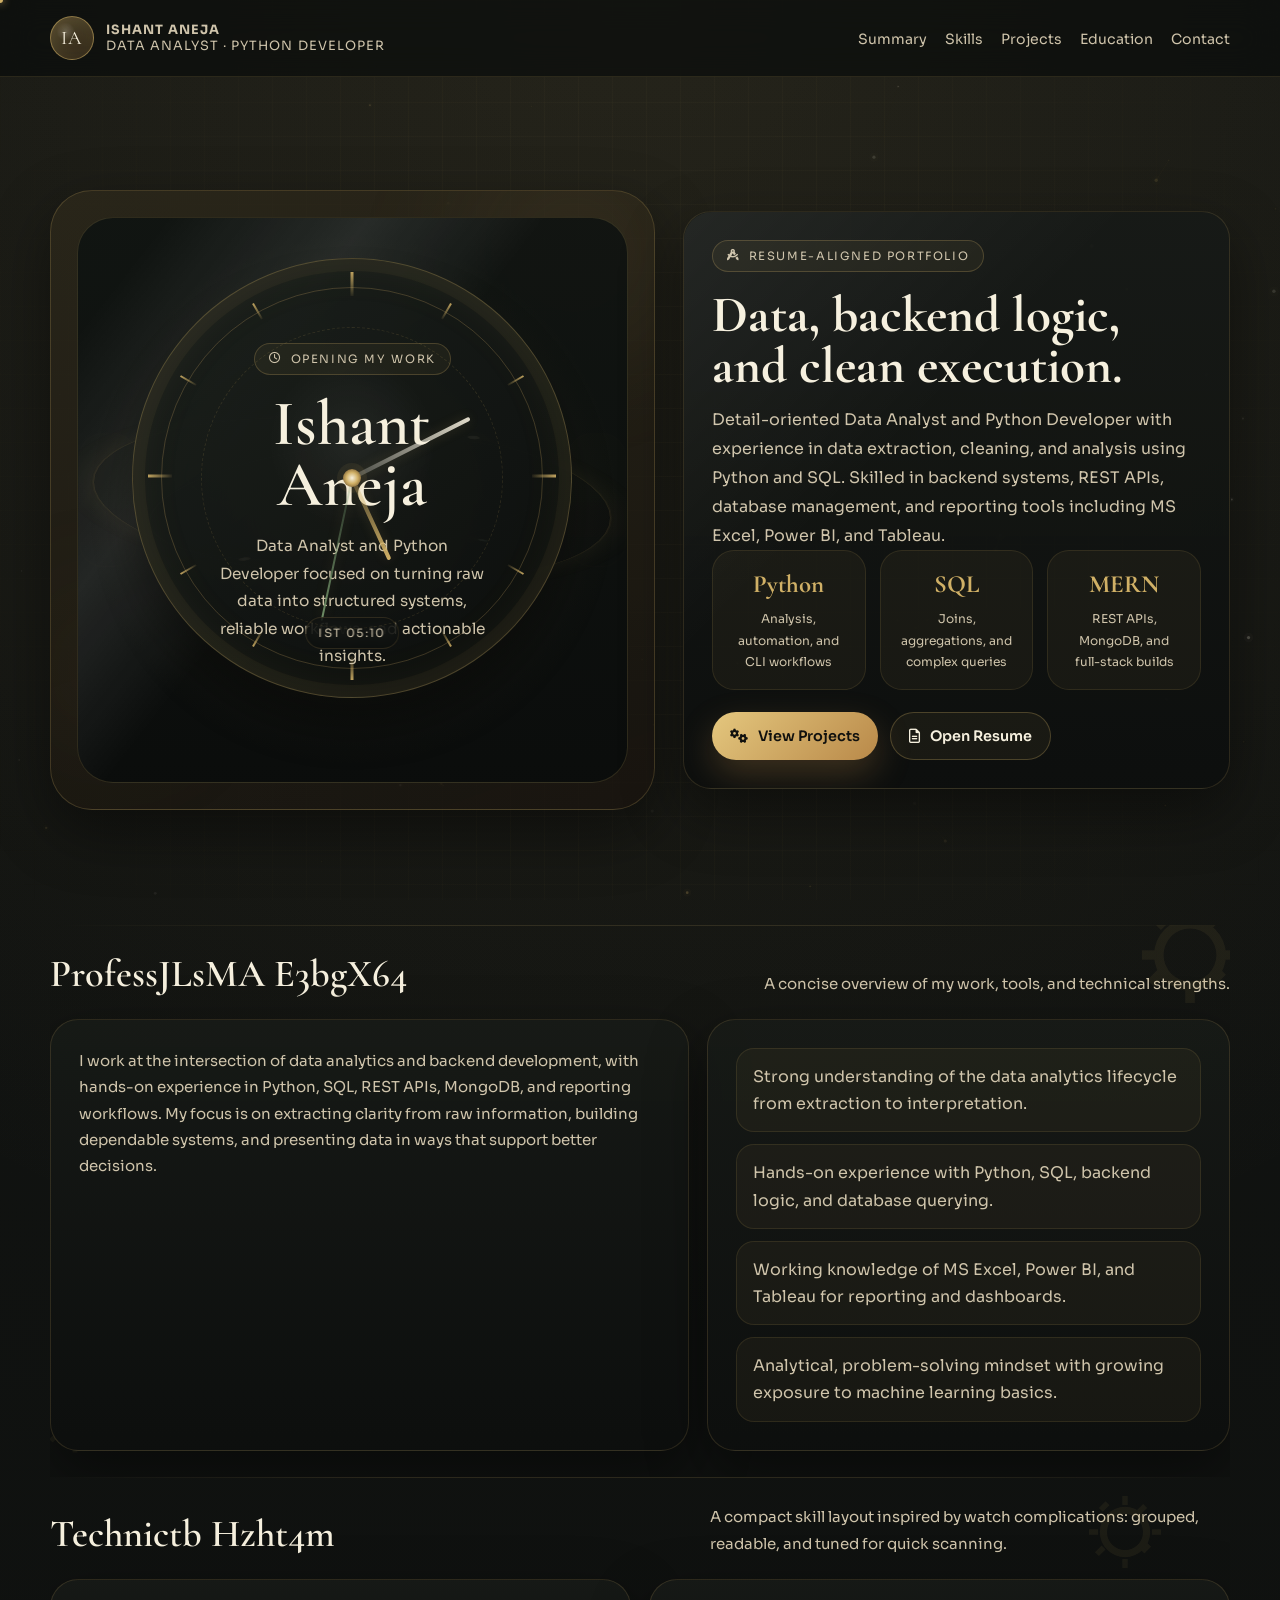
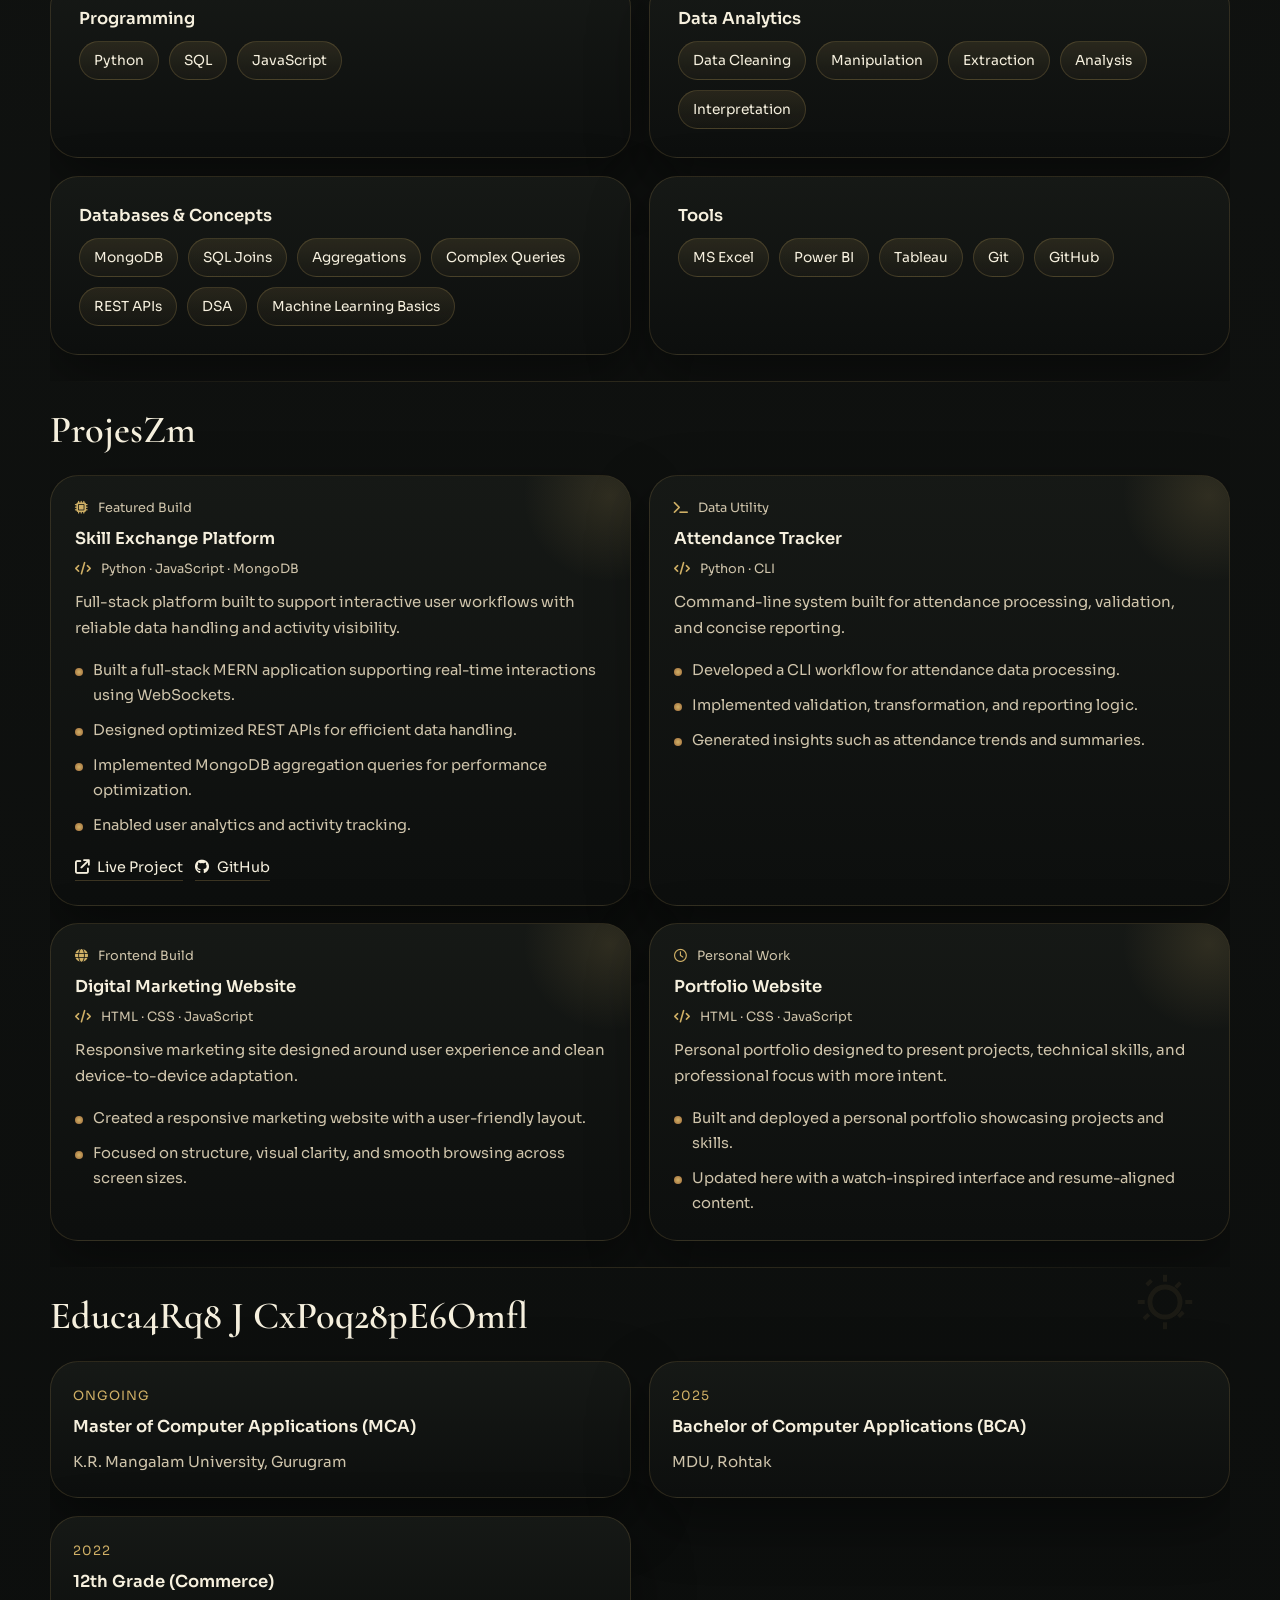
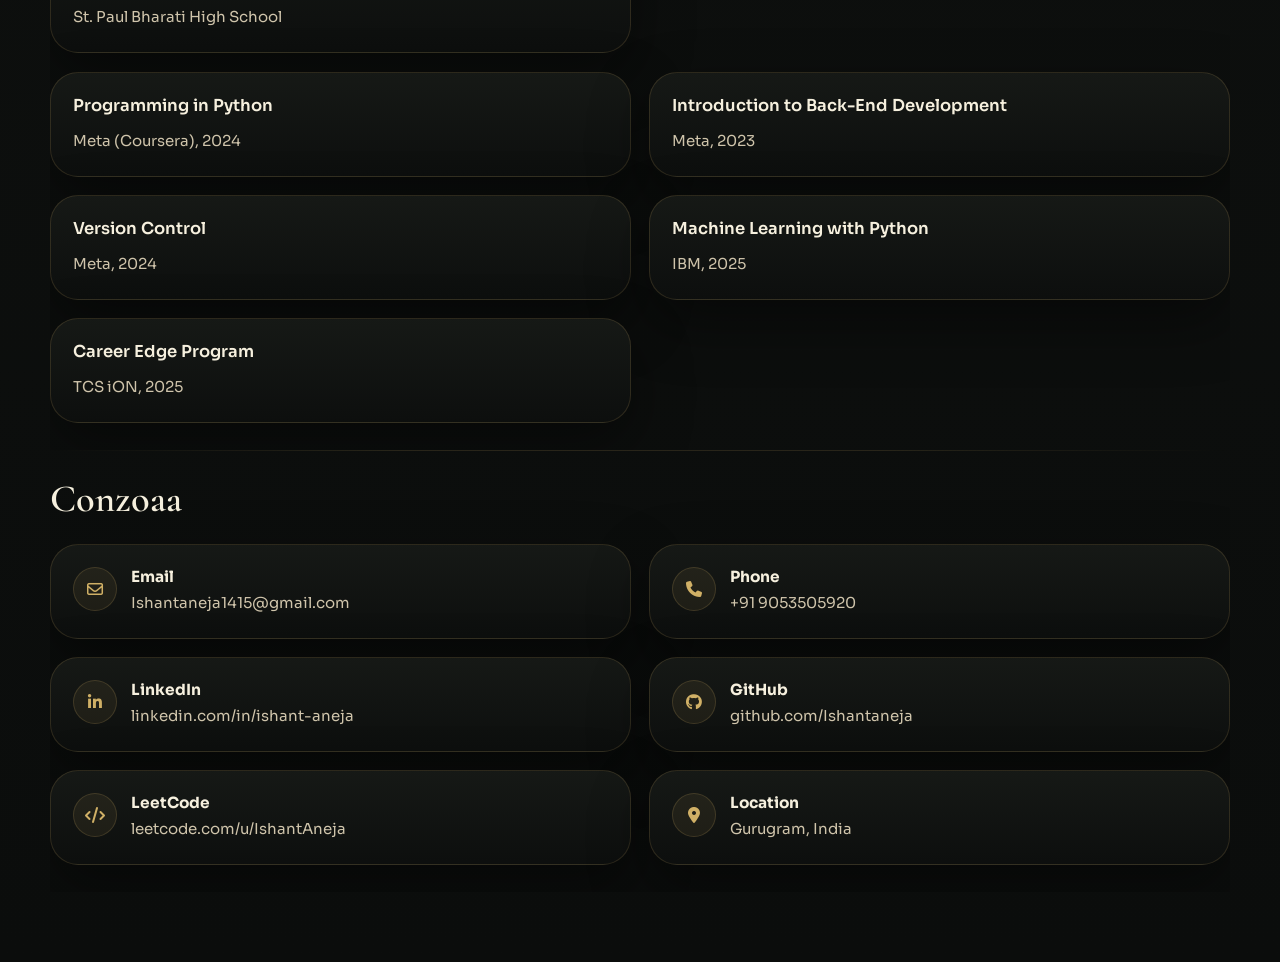
==== index.html @ 30695579 "Add files via upload" ====
<!DOCTYPE html>
<html lang="en">
<head>
    <meta charset="UTF-8">
    <meta name="viewport" content="width=device-width, initial-scale=1.0">
    <title>Ishant Aneja | Data Analyst & Python Developer</title>
    <link rel="preconnect" href="https://fonts.googleapis.com">
    <link rel="preconnect" href="https://fonts.gstatic.com" crossorigin>
    <link href="https://fonts.googleapis.com/css2?family=Cormorant+Garamond:wght@500;600;700&family=Sora:wght@300;400;500;600;700&display=swap" rel="stylesheet">
    <link rel="stylesheet" href="https://cdnjs.cloudflare.com/ajax/libs/font-awesome/6.5.2/css/all.min.css">
    <style>
        :root {
            --line: rgba(208, 176, 102, 0.28);
            --line-strong: rgba(208, 176, 102, 0.56);
            --text: #f6f0de;
            --muted: #cfc4ab;
            --gold: #d0b066;
            --copper: #9f6b3b;
            --green: #6f8e66;
            --shadow: 0 22px 60px rgba(0, 0, 0, 0.42);
            --watch-ring: radial-gradient(circle at center, rgba(208, 176, 102, 0.22), rgba(208, 176, 102, 0.04) 54%, transparent 55%);
            --section-width: min(1180px, calc(100% - 32px));
        }

        * { box-sizing: border-box; margin: 0; padding: 0; }
        html { scroll-behavior: smooth; }

        body {
            font-family: "Sora", sans-serif;
            color: var(--text);
            background:
                radial-gradient(circle at top, rgba(208, 176, 102, 0.1), transparent 32%),
                linear-gradient(180deg, #121412 0%, #0b0d0c 100%);
            overflow-x: hidden;
            cursor: none;
        }

        body::before {
            content: "";
            position: fixed;
            inset: 0;
            background-image:
                linear-gradient(rgba(208, 176, 102, 0.03) 1px, transparent 1px),
                linear-gradient(90deg, rgba(208, 176, 102, 0.03) 1px, transparent 1px);
            background-size: 34px 34px;
            mask-image: radial-gradient(circle at center, black 40%, transparent 100%);
            pointer-events: none;
            z-index: -2;
        }

        a { color: inherit; text-decoration: none; }
        img { display: block; max-width: 100%; }

        /* ── SCROLL PROGRESS ── */
        #scroll-progress {
            position: fixed;
            top: 0; left: 0;
            height: 2px;
            width: 0%;
            background: linear-gradient(90deg, var(--copper), var(--gold), #f6f0de, var(--gold), var(--copper));
            background-size: 200% 100%;
            animation: shimmer-bar 2s linear infinite;
            z-index: 999;
            transition: width 0.05s linear;
            box-shadow: 0 0 8px rgba(208,176,102,0.7);
        }
        @keyframes shimmer-bar {
            0%   { background-position: 200% 0; }
            100% { background-position: -200% 0; }
        }

        /* ── CUSTOM CURSOR ── */
        #cursor-ring {
            position: fixed;
            width: 36px; height: 36px;
            border-radius: 50%;
            border: 1.5px solid rgba(208,176,102,0.7);
            pointer-events: none;
            z-index: 9999;
            transform: translate(-50%, -50%);
            transition: width 0.22s ease, height 0.22s ease, border-color 0.22s ease, background 0.22s ease;
            mix-blend-mode: screen;
        }
        #cursor-dot {
            position: fixed;
            width: 6px; height: 6px;
            border-radius: 50%;
            background: var(--gold);
            pointer-events: none;
            z-index: 10000;
            transform: translate(-50%, -50%);
            box-shadow: 0 0 8px rgba(208,176,102,0.9);
        }
        body:has(a:hover) #cursor-ring,
        body:has(button:hover) #cursor-ring {
            width: 58px; height: 58px;
            border-color: var(--gold);
            background: rgba(208,176,102,0.06);
        }

        /* ── PARTICLE CANVAS ── */
        #particle-canvas {
            position: fixed;
            inset: 0;
            pointer-events: none;
            z-index: 0;
            opacity: 0.55;
        }

        /* ── TOPBAR ── */
        .topbar {
            position: sticky;
            top: 0; z-index: 30;
            backdrop-filter: blur(16px);
            background: rgba(11, 13, 12, 0.72);
            border-bottom: 1px solid rgba(208, 176, 102, 0.14);
        }
        .topbar-inner {
            width: var(--section-width);
            margin: 0 auto;
            padding: 16px 0;
            display: flex;
            justify-content: space-between;
            align-items: center;
            gap: 20px;
        }
        .brand {
            display: flex;
            align-items: center;
            gap: 12px;
            letter-spacing: 0.08em;
            text-transform: uppercase;
            font-size: 0.8rem;
            color: var(--muted);
        }
        .brand-mark {
            width: 44px; height: 44px;
            border-radius: 50%;
            border: 1px solid var(--line-strong);
            background:
                radial-gradient(circle at 35% 35%, rgba(255,255,255,0.18), transparent 24%),
                linear-gradient(145deg, rgba(208,176,102,0.34), rgba(159,107,59,0.18));
            display: grid; place-items: center;
            font-family: "Cormorant Garamond", serif;
            font-size: 1.2rem;
            color: var(--text);
            box-shadow: inset 0 0 24px rgba(208,176,102,0.12);
            animation: brand-pulse 3s ease-in-out infinite;
        }
        @keyframes brand-pulse {
            0%,100% { box-shadow: inset 0 0 24px rgba(208,176,102,0.12), 0 0 0 0 rgba(208,176,102,0); }
            50%      { box-shadow: inset 0 0 24px rgba(208,176,102,0.22), 0 0 0 6px rgba(208,176,102,0.08); }
        }
        .nav-links {
            list-style: none;
            display: flex;
            align-items: center;
            gap: 18px;
            flex-wrap: wrap;
        }
        .nav-links a {
            font-size: 0.88rem;
            color: var(--muted);
            padding: 8px 0;
            position: relative;
        }
        .nav-links a::after {
            content: "";
            position: absolute;
            left: 0; bottom: 0;
            width: 100%; height: 1px;
            transform: scaleX(0);
            transform-origin: left;
            transition: transform 0.28s ease;
            background: linear-gradient(90deg, transparent, var(--gold), transparent);
        }
        .nav-links a:hover::after,
        .nav-links a:focus-visible::after { transform: scaleX(1); }

        /* ── PAGE ── */
        .page {
            width: var(--section-width);
            margin: 0 auto;
            padding: 32px 0 70px;
            position: relative;
            z-index: 1;
        }

        /* ── HERO ── */
        .hero {
            min-height: calc(100vh - 84px);
            display: grid;
            place-items: center;
            padding: 30px 0 64px;
        }
        .watch-stage {
            width: 100%;
            display: grid;
            grid-template-columns: minmax(0, 1.05fr) minmax(300px, 0.95fr);
            gap: 28px;
            align-items: center;
            perspective: 1800px;
        }

        /* ── WATCH SHELL ── */
        .watch-shell {
            position: relative;
            min-height: 620px;
            border-radius: 42px;
            background:
                linear-gradient(160deg, rgba(208,176,102,0.14), rgba(159,107,59,0.08)),
                rgba(9,11,10,0.72);
            border: 1px solid rgba(208,176,102,0.22);
            box-shadow: var(--shadow);
            overflow: hidden;
            isolation: isolate;
            transform-style: preserve-3d;
            will-change: transform;
            transition: transform 0.3s ease, box-shadow 0.3s ease;
            --shell-tilt-x: 0deg;
            --shell-tilt-y: 0deg;
            --shell-lift: 0px;
            --orbit-rotation: 0deg;
            --glint-x: 0px;
            --glint-y: 0px;
            --pulse-scale: 0;
            transform:
                rotateX(var(--shell-tilt-x))
                rotateY(var(--shell-tilt-y))
                translateY(var(--shell-lift));
        }
        .watch-shell::before,
        .watch-shell::after {
            content: "";
            position: absolute;
            top: 50%;
            width: 56px; height: 132px;
            transform: translateY(-50%);
            border: 1px solid rgba(208,176,102,0.22);
            background: linear-gradient(180deg, rgba(208,176,102,0.2), rgba(59,41,24,0.22));
            z-index: -1;
        }
        .watch-shell::before { left: 28px; border-radius: 24px; }
        .watch-shell::after  { right: 28px; border-radius: 24px; }

        /* ── WATCH DOORS ── */
        .watch-shell.open .watch-door-left  { transform: perspective(1400px) rotateY(-115deg); }
        .watch-shell.open .watch-door-right { transform: perspective(1400px) rotateY(115deg); }
        .watch-door {
            position: absolute; top: 0;
            width: 50.5%; height: 100%;
            padding: 26px;
            transition: transform 1.55s cubic-bezier(0.2, 0.74, 0.19, 1);
            transform-style: preserve-3d;
            z-index: 5;
        }
        .watch-door-left  { left: 0;  transform-origin: left center;  transform: perspective(1400px) rotateY(0deg); }
        .watch-door-right { right: 0; transform-origin: right center; transform: perspective(1400px) rotateY(0deg); }
        .door-face {
            position: relative;
            height: 100%;
            border-radius: 34px;
            border: 1px solid rgba(208,176,102,0.32);
            background:
                linear-gradient(145deg, rgba(34,28,19,0.94), rgba(16,18,16,0.98)),
                var(--watch-ring);
            box-shadow:
                inset 0 0 45px rgba(208,176,102,0.1),
                inset 0 0 0 10px rgba(208,176,102,0.03);
            backface-visibility: hidden;
            overflow: hidden;
        }
        .door-face::before {
            content: "";
            position: absolute;
            inset: 16px;
            border-radius: 28px;
            border: 1px solid rgba(208,176,102,0.14);
        }
        .door-engraving {
            position: absolute; inset: 0;
            display: grid; place-items: center;
            padding: 28px; text-align: center;
        }
        .door-engraving span {
            display: inline-block;
            width: 200px; aspect-ratio: 1;
            border-radius: 50%;
            border: 1px solid rgba(208,176,102,0.24);
            position: relative;
            background: radial-gradient(circle, rgba(208,176,102,0.16), transparent 62%);
        }
        .door-engraving span::before,
        .door-engraving span::after {
            content: "";
            position: absolute; inset: 22px;
            border-radius: 50%;
            border: 1px dashed rgba(208,176,102,0.16);
        }
        .door-engraving strong {
            position: absolute;
            font-family: "Cormorant Garamond", serif;
            font-size: clamp(2.8rem, 7vw, 4.5rem);
            letter-spacing: 0.08em;
            color: rgba(246,240,222,0.86);
        }

        /* ── WATCH CORE ── */
        .watch-core {
            position: absolute; inset: 26px;
            border-radius: 36px;
            padding: 40px;
            display: flex;
            flex-direction: column;
            justify-content: space-between;
            background:
                radial-gradient(circle at center, rgba(208,176,102,0.12), transparent 53%),
                linear-gradient(180deg, rgba(17,21,18,0.98), rgba(11,13,12,0.98));
            border: 1px solid rgba(208,176,102,0.18);
            transform: translateZ(50px);
            overflow: hidden;
        }
        .watch-core::before {
            content: "";
            position: absolute; inset: -16%;
            background:
                linear-gradient(120deg, transparent 18%, rgba(255,255,255,0.1) 34%, transparent 48%),
                radial-gradient(circle at center, rgba(208,176,102,0.08), transparent 52%);
            transform: translate3d(var(--glint-x), var(--glint-y), 40px) rotate(8deg);
            opacity: 0.9;
            pointer-events: none;
        }

        /* ── WATCH DEPTH RINGS ── */
        .watch-depth {
            position: absolute; inset: 18px;
            border-radius: 32px;
            transform-style: preserve-3d;
            pointer-events: none;
        }
        .depth-ring {
            position: absolute; left: 50%; top: 50%;
            border-radius: 50%;
            transform-style: preserve-3d;
            border: 1px solid rgba(208,176,102,0.16);
            mix-blend-mode: screen;
        }
        .depth-ring.one {
            width: 520px; height: 520px; margin: -260px 0 0 -260px;
            transform: translateZ(-30px) rotateX(72deg) rotateY(calc(var(--orbit-rotation) * 0.4));
            box-shadow: 0 0 40px rgba(208,176,102,0.08);
        }
        .depth-ring.two {
            width: 408px; height: 408px; margin: -204px 0 0 -204px;
            transform: translateZ(20px) rotateX(74deg) rotateY(calc(var(--orbit-rotation) * -0.6));
            border-color: rgba(246,240,222,0.12);
        }
        .depth-ring.three {
            width: 336px; height: 336px; margin: -168px 0 0 -168px;
            transform: translateZ(90px) rotateX(78deg) rotateY(calc(var(--orbit-rotation) * 0.8));
            border-style: dashed;
            border-color: rgba(111,142,102,0.18);
        }
        .orbit-node {
            position: absolute; left: 50%; top: 50%;
            width: 12px; height: 12px; margin: -6px;
            border-radius: 50%;
            background: radial-gradient(circle, #f6f0de, var(--gold));
            box-shadow: 0 0 22px rgba(208,176,102,0.36);
        }
        .depth-ring.one .orbit-node { transform: rotate(28deg) translateY(-260px); }
        .depth-ring.two .orbit-node {
            background: radial-gradient(circle, rgba(246,240,222,0.95), rgba(159,107,59,0.92));
            transform: rotate(212deg) translateY(-204px);
        }
        .depth-ring.three .orbit-node {
            width: 10px; height: 10px; margin: -5px;
            background: radial-gradient(circle, rgba(210,226,204,0.96), rgba(111,142,102,0.9));
            transform: rotate(128deg) translateY(-168px);
        }

        /* ── WATCH AURA ── */
        .watch-aura {
            position: absolute; inset: 10%;
            border-radius: 50%;
            background:
                radial-gradient(circle, rgba(208,176,102,0.12), transparent 46%),
                radial-gradient(circle at 50% 50%, rgba(246,240,222,0.08), transparent 60%);
            filter: blur(18px);
            transform: translateZ(-40px) scale(calc(1 + var(--pulse-scale)));
            opacity: 0.8;
            pointer-events: none;
        }

        /* ── WATCH RIM ── */
        .watch-rim {
            position: relative;
            width: min(440px, 100%);
            aspect-ratio: 1;
            margin: 0 auto;
            border-radius: 50%;
            border: 1px solid rgba(208,176,102,0.32);
            background:
                radial-gradient(circle at 50% 42%, rgba(255,255,255,0.06), transparent 25%),
                linear-gradient(145deg, rgba(27,32,28,0.92), rgba(11,13,12,0.96));
            box-shadow:
                inset 0 0 0 12px rgba(208,176,102,0.05),
                inset 0 0 50px rgba(208,176,102,0.08),
                0 30px 40px rgba(0,0,0,0.3);
            transform: translateZ(120px);
        }
        .watch-rim::before,
        .watch-rim::after {
            content: "";
            position: absolute; inset: 28px;
            border-radius: 50%;
            border: 1px solid rgba(208,176,102,0.24);
        }
        .watch-rim::after {
            inset: 68px;
            border-style: dashed;
            border-color: rgba(208,176,102,0.14);
        }
        .tick {
            position: absolute;
            top: 18px; left: 50%;
            width: 2px; height: 18px;
            background: linear-gradient(180deg, rgba(208,176,102,0.9), rgba(208,176,102,0.08));
            transform-origin: center calc(100% + 180px);
        }
        .tick.major { height: 24px; width: 3px; top: 13px; }

        /* ── WATCH CENTER ── */
        .watch-center {
            position: absolute; inset: 0;
            display: grid; place-items: center;
            text-align: center;
            padding: 84px;
        }
        .watch-copy {
            max-width: 320px;
            transform: translateZ(170px);
        }
        .watch-timezone {
            position: absolute;
            left: 50%; bottom: 48px;
            transform: translateX(-50%) translateZ(180px);
            padding: 8px 12px;
            border-radius: 999px;
            border: 1px solid rgba(208,176,102,0.16);
            background: rgba(12,14,13,0.72);
            color: var(--muted);
            font-size: 0.72rem;
            letter-spacing: 0.12em;
            text-transform: uppercase;
            white-space: nowrap;
            backdrop-filter: blur(10px);
        }

        /* ── WATCH HANDS ── */
        .watch-hand {
            position: absolute;
            left: 50%; bottom: 50%;
            width: 4px;
            border-radius: 999px;
            transform-origin: center bottom;
            box-shadow: 0 0 12px rgba(208,176,102,0.18);
        }
        .watch-hand.hour {
            height: 90px;
            background: linear-gradient(180deg, var(--gold), rgba(208,176,102,0.25));
        }
        .watch-hand.minute {
            height: 132px;
            background: linear-gradient(180deg, rgba(246,240,222,0.9), rgba(246,240,222,0.2));
        }
        .watch-hand.second {
            width: 2px; height: 146px;
            background: linear-gradient(180deg, var(--green), rgba(111,142,102,0.18));
        }
        .watch-pivot {
            position: absolute; left: 50%; top: 50%;
            width: 18px; height: 18px;
            border-radius: 50%;
            transform: translate(-50%, -50%);
            background: radial-gradient(circle, #f6f0de 0%, var(--gold) 45%, #51371c 100%);
            box-shadow: 0 0 0 6px rgba(208,176,102,0.08);
            z-index: 3;
        }

        /* ── EYEBROW ── */
        .eyebrow {
            display: inline-flex;
            align-items: center;
            gap: 8px;
            padding: 8px 14px;
            border-radius: 999px;
            border: 1px solid rgba(208,176,102,0.24);
            background: rgba(208,176,102,0.06);
            color: var(--muted);
            text-transform: uppercase;
            letter-spacing: 0.14em;
            font-size: 0.72rem;
            margin-bottom: 18px;
        }
        .watch-copy h1 {
            font-family: "Cormorant Garamond", serif;
            font-size: clamp(3rem, 5vw, 4.9rem);
            line-height: 0.96;
            font-weight: 600;
            margin-bottom: 16px;
        }
        .watch-copy p { color: var(--muted); font-size: 0.96rem; line-height: 1.8; }

        /* ── HERO SIDE ── */
        .hero-side { display: grid; gap: 22px; }

        /* ── CARDS (shared) ── */
        .intro-card,
        .section-card,
        .project-card,
        .contact-card,
        .education-item,
        .cert-item {
            background: linear-gradient(180deg, rgba(23,26,23,0.95), rgba(13,15,14,0.98));
            border: 1px solid rgba(208,176,102,0.16);
            border-radius: 28px;
            box-shadow: var(--shadow);
            transition: border-color 0.3s ease, box-shadow 0.3s ease, transform 0.3s ease;
        }

        /* ── 3D TILT CARDS ── */
        .tilt-card {
            transform-style: preserve-3d;
            will-change: transform;
        }
        .tilt-card:hover {
            border-color: rgba(208,176,102,0.34);
            box-shadow: 0 32px 72px rgba(0,0,0,0.54), 0 0 0 1px rgba(208,176,102,0.12);
        }

        /* ── INTRO CARD ── */
        .intro-card {
            padding: 28px;
            position: relative;
            overflow: hidden;
        }
        .intro-card::before {
            content: "";
            position: absolute; inset: 0;
            border-radius: inherit;
            background: linear-gradient(135deg, rgba(255,255,255,0.06), transparent 40%);
            pointer-events: none;
        }

        /* Shimmer sweep on hover */
        .intro-card::after {
            content: "";
            position: absolute; inset: 0;
            border-radius: inherit;
            background: linear-gradient(110deg, transparent 30%, rgba(208,176,102,0.08) 50%, transparent 70%);
            transform: translateX(-100%);
            transition: transform 0.6s ease;
            pointer-events: none;
        }
        .intro-card:hover::after { transform: translateX(100%); }

        .intro-card h2 {
            font-family: "Cormorant Garamond", serif;
            font-size: clamp(2.2rem, 4vw, 3.5rem);
            line-height: 1;
            margin-bottom: 14px;
        }
        .intro-card p { color: var(--muted); line-height: 1.8; }

        /* ── METRICS ── */
        .hero-metrics {
            display: grid;
            grid-template-columns: repeat(3, 1fr);
            gap: 14px;
        }
        .metric {
            padding: 18px;
            border-radius: 22px;
            background: rgba(208,176,102,0.05);
            border: 1px solid rgba(208,176,102,0.12);
            text-align: center;
            transition: transform 0.3s ease, border-color 0.3s ease;
            animation: float-metric 4s ease-in-out infinite;
        }
        .metric:nth-child(1) { animation-delay: 0s; }
        .metric:nth-child(2) { animation-delay: 0.6s; }
        .metric:nth-child(3) { animation-delay: 1.2s; }
        @keyframes float-metric {
            0%,100% { transform: translateY(0px); }
            50%      { transform: translateY(-4px); }
        }
        .metric:hover {
            transform: translateY(-6px) !important;
            border-color: rgba(208,176,102,0.3);
        }
        .metric strong {
            display: block;
            font-size: 1.55rem;
            font-family: "Cormorant Garamond", serif;
            color: var(--gold);
            margin-bottom: 8px;
        }
        .metric span { color: var(--muted); font-size: 0.76rem; line-height: 1.5; }

        /* ── BUTTONS ── */
        .action-row { display: flex; flex-wrap: wrap; gap: 12px; margin-top: 22px; }
        .btn {
            display: inline-flex;
            align-items: center;
            justify-content: center;
            gap: 10px;
            padding: 14px 18px;
            border-radius: 999px;
            font-size: 0.9rem;
            font-weight: 600;
            transition: transform 0.25s ease, box-shadow 0.25s ease, border-color 0.25s ease;
            position: relative; overflow: hidden;
        }
        .btn::after {
            content: "";
            position: absolute; inset: 0;
            background: linear-gradient(90deg, transparent, rgba(255,255,255,0.14), transparent);
            transform: translateX(-120%);
            transition: transform 0.5s ease;
        }
        .btn:hover::after { transform: translateX(120%); }
        .btn-primary {
            color: #11110e;
            background: linear-gradient(135deg, #e4c77e, #b98949);
            box-shadow: 0 14px 34px rgba(185,137,73,0.28);
        }
        .btn-secondary {
            color: var(--text);
            border: 1px solid rgba(208,176,102,0.28);
            background: rgba(208,176,102,0.06);
        }
        .btn:hover { transform: translateY(-2px); }

        /* ── SECTIONS ── */
        .section { padding: 26px 0; }
        .section-head {
            display: flex;
            justify-content: space-between;
            align-items: end;
            gap: 16px;
            margin-bottom: 22px;
        }
        .section-head h2 {
            font-family: "Cormorant Garamond", serif;
            font-size: clamp(2rem, 3vw, 3rem);
            font-weight: 600;
            position: relative;
            overflow: hidden;
        }
        /* Underline draw animation on section heads */
        .section-head h2::after {
            content: "";
            position: absolute;
            bottom: -4px; left: 0;
            width: 100%; height: 1px;
            background: linear-gradient(90deg, var(--gold), transparent);
            transform: scaleX(0);
            transform-origin: left;
            transition: transform 0.7s cubic-bezier(0.16, 1, 0.3, 1);
        }
        .section.visible .section-head h2::after { transform: scaleX(1); }

        .section-head p {
            max-width: 520px;
            color: var(--muted);
            line-height: 1.8;
            font-size: 0.94rem;
        }
        .section-card { padding: 28px; }

        /* ── GRIDS ── */
        .summary-grid,
        .skills-grid,
        .projects-grid,
        .education-grid,
        .cert-grid,
        .contact-grid { display: grid; gap: 18px; }
        .summary-grid  { grid-template-columns: 1.1fr 0.9fr; }
        .skills-grid   { grid-template-columns: repeat(2, minmax(0, 1fr)); }

        /* ── SKILL GROUPS ── */
        .skill-group h3,
        .project-card h3,
        .education-item h3,
        .cert-item h3 {
            font-size: 1.03rem;
            margin-bottom: 12px;
            font-weight: 600;
        }
        .dial-list { list-style: none; display: grid; gap: 12px; }
        .dial-list li {
            padding: 14px 16px;
            border-radius: 18px;
            background: rgba(208,176,102,0.05);
            border: 1px solid rgba(208,176,102,0.12);
            color: var(--muted);
            line-height: 1.7;
            transition: background 0.25s, border-color 0.25s, transform 0.25s;
        }
        .dial-list li:hover {
            background: rgba(208,176,102,0.09);
            border-color: rgba(208,176,102,0.26);
            transform: translateX(4px);
        }

        /* ── PILLS ── */
        .pill-row { display: flex; flex-wrap: wrap; gap: 10px; }
        .pill {
            padding: 10px 14px;
            border-radius: 999px;
            font-size: 0.86rem;
            color: var(--text);
            border: 1px solid rgba(208,176,102,0.2);
            background: linear-gradient(180deg, rgba(208,176,102,0.12), rgba(208,176,102,0.04));
            transition: transform 0.22s ease, border-color 0.22s ease, box-shadow 0.22s ease, background 0.22s ease;
            cursor: default;
        }
        .pill:hover {
            transform: translateY(-3px) scale(1.05);
            border-color: rgba(208,176,102,0.45);
            box-shadow: 0 8px 20px rgba(0,0,0,0.3), 0 0 12px rgba(208,176,102,0.14);
            background: linear-gradient(180deg, rgba(208,176,102,0.22), rgba(208,176,102,0.08));
        }

        /* ── PROJECTS ── */
        .projects-grid { grid-template-columns: repeat(2, minmax(0, 1fr)); }
        .project-card {
            padding: 24px;
            position: relative;
            overflow: hidden;
        }
        .project-card::before {
            content: "";
            position: absolute;
            top: -70px; right: -70px;
            width: 180px; height: 180px;
            border-radius: 50%;
            background: radial-gradient(circle, rgba(208,176,102,0.14), transparent 68%);
            transition: transform 0.5s ease, opacity 0.5s ease;
        }
        .project-card:hover::before {
            transform: scale(1.4) translate(10px, -10px);
            opacity: 0.7;
        }

        /* Shimmer on project cards */
        .project-card::after {
            content: "";
            position: absolute; top: 0; left: -120%;
            width: 60%; height: 100%;
            background: linear-gradient(90deg, transparent, rgba(208,176,102,0.05), transparent);
            transform: skewX(-20deg);
            transition: left 0.7s ease;
        }
        .project-card:hover::after { left: 160%; }

        .project-topline,
        .meta-line {
            display: flex;
            flex-wrap: wrap;
            gap: 10px;
            align-items: center;
            color: var(--muted);
            font-size: 0.8rem;
            margin-bottom: 12px;
        }
        .meta-line i, .project-topline i { color: var(--gold); }
        .project-card p,
        .education-item p,
        .cert-item p,
        .summary-text,
        .contact-card p { color: var(--muted); line-height: 1.75; font-size: 0.94rem; }
        .project-bullets { list-style: none; display: grid; gap: 10px; margin-top: 16px; }
        .project-bullets li {
            position: relative;
            padding-left: 18px;
            color: var(--muted);
            line-height: 1.7;
            font-size: 0.92rem;
            transition: color 0.2s, transform 0.2s;
        }
        .project-bullets li:hover { color: var(--text); transform: translateX(3px); }
        .project-bullets li::before {
            content: "";
            position: absolute;
            left: 0; top: 10px;
            width: 8px; height: 8px;
            border-radius: 50%;
            background: radial-gradient(circle, var(--gold), var(--copper));
            transition: box-shadow 0.2s;
        }
        .project-bullets li:hover::before { box-shadow: 0 0 8px rgba(208,176,102,0.6); }
        .project-links { display: flex; flex-wrap: wrap; gap: 12px; margin-top: 20px; }
        .project-links a {
            display: inline-flex;
            align-items: center;
            gap: 8px;
            color: var(--text);
            font-size: 0.9rem;
            padding-bottom: 4px;
            border-bottom: 1px solid rgba(208,176,102,0.24);
            transition: border-color 0.2s, color 0.2s;
        }
        .project-links a:hover { border-color: var(--gold); color: var(--gold); }

        /* ── EDUCATION / CERT / CONTACT ── */
        .education-grid, .cert-grid, .contact-grid {
            grid-template-columns: repeat(2, minmax(0, 1fr));
        }
        .education-item, .cert-item, .contact-card { padding: 22px; }
        .year-tag {
            display: inline-flex;
            margin-bottom: 12px;
            font-size: 0.8rem;
            color: var(--gold);
            letter-spacing: 0.08em;
            text-transform: uppercase;
        }
        .contact-card { display: flex; gap: 14px; align-items: flex-start; }
        .contact-icon {
            width: 44px; height: 44px;
            border-radius: 50%;
            display: grid; place-items: center;
            color: var(--gold);
            background: rgba(208,176,102,0.08);
            border: 1px solid rgba(208,176,102,0.18);
            flex-shrink: 0;
            transition: background 0.3s, box-shadow 0.3s, transform 0.3s;
        }
        .contact-card:hover .contact-icon {
            background: rgba(208,176,102,0.16);
            box-shadow: 0 0 18px rgba(208,176,102,0.24);
            transform: rotate(8deg) scale(1.08);
        }
        .contact-card strong { display: block; margin-bottom: 4px; font-size: 0.96rem; }

        /* ── FOOTER ── */
        footer {
            width: var(--section-width);
            margin: 0 auto;
            padding: 0 0 36px;
            color: rgba(207,196,171,0.78);
            font-size: 0.82rem;
            text-align: center;
            position: relative; z-index: 1;
        }

        /* ── REVEAL ANIMATION ── */
        .reveal {
            opacity: 0;
            transform: translateY(28px) rotateX(-6deg);
            transform-origin: bottom center;
            transition: opacity 0.7s ease, transform 0.7s ease;
        }
        .reveal.visible {
            opacity: 1;
            transform: translateY(0) rotateX(0deg);
        }

        /* ── STAGGER CHILDREN ── */
        .stagger-children > * { opacity: 0; transform: translateY(20px) scale(0.97); transition: opacity 0.5s ease, transform 0.5s ease; }
        .stagger-children.visible > *:nth-child(1) { opacity: 1; transform: none; transition-delay: 0.05s; }
        .stagger-children.visible > *:nth-child(2) { opacity: 1; transform: none; transition-delay: 0.12s; }
        .stagger-children.visible > *:nth-child(3) { opacity: 1; transform: none; transition-delay: 0.19s; }
        .stagger-children.visible > *:nth-child(4) { opacity: 1; transform: none; transition-delay: 0.26s; }
        .stagger-children.visible > *:nth-child(5) { opacity: 1; transform: none; transition-delay: 0.33s; }
        .stagger-children.visible > *:nth-child(6) { opacity: 1; transform: none; transition-delay: 0.40s; }

        /* ── GEAR DECORATIONS ── */
        .gear-deco {
            position: absolute;
            pointer-events: none;
            opacity: 0.07;
        }
        .gear-deco svg { animation: spin-gear 18s linear infinite; transform-origin: center; }
        .gear-deco.reverse svg { animation-direction: reverse; animation-duration: 24s; }
        .section { position: relative; overflow: hidden; }
        @keyframes spin-gear {
            from { transform: rotate(0deg); }
            to   { transform: rotate(360deg); }
        }

        /* ── TEXT SCRAMBLE ── */
        .scramble { display: inline-block; }

        /* ── FLOATING ORBS ── */
        .orb {
            position: absolute;
            border-radius: 50%;
            pointer-events: none;
            filter: blur(60px);
            animation: orb-float 8s ease-in-out infinite;
        }
        .orb-1 {
            width: 280px; height: 280px;
            background: radial-gradient(circle, rgba(208,176,102,0.12), transparent 70%);
            top: -80px; right: -60px;
            animation-delay: 0s;
        }
        .orb-2 {
            width: 200px; height: 200px;
            background: radial-gradient(circle, rgba(159,107,59,0.1), transparent 70%);
            bottom: 40px; left: -40px;
            animation-delay: -3s;
        }
        @keyframes orb-float {
            0%,100% { transform: translate(0, 0) scale(1); }
            33%      { transform: translate(12px, -18px) scale(1.06); }
            66%      { transform: translate(-8px, 10px) scale(0.96); }
        }

        /* ── CONNECTOR LINES (decorative SVG) ── */
        .section-connector {
            position: absolute;
            left: 0; right: 0;
            height: 1px;
            background: linear-gradient(90deg, transparent, rgba(208,176,102,0.15) 30%, rgba(208,176,102,0.15) 70%, transparent);
            overflow: visible;
        }
        .section-connector::after {
            content: "";
            position: absolute;
            top: 0; left: -100%;
            width: 60%;
            height: 1px;
            background: linear-gradient(90deg, transparent, rgba(208,176,102,0.55), transparent);
            animation: scan-line 4s ease-in-out infinite;
        }
        @keyframes scan-line {
            0%   { left: -60%; }
            100% { left: 100%; }
        }

        /* ── RESPONSIVE ── */
        @media (max-width: 1040px) {
            .watch-stage, .summary-grid, .projects-grid, .education-grid, .cert-grid, .contact-grid {
                grid-template-columns: 1fr;
            }
            .skills-grid { grid-template-columns: 1fr; }
            .watch-shell { min-height: 560px; }
        }
        @media (max-width: 760px) {
            .topbar-inner, .page, footer { width: min(100% - 24px, 100%); }
            .topbar-inner { flex-direction: column; align-items: flex-start; }
            .nav-links { gap: 14px; }
            .watch-shell { min-height: 500px; border-radius: 30px; }
            .watch-door { display: none; }
            .watch-core { inset: 14px; padding: 24px 18px; }
            .watch-center { padding: 54px 26px; }
            .watch-copy h1 { font-size: 2.7rem; }
            .hero-metrics { grid-template-columns: 1fr; }
            .section-card, .intro-card, .project-card, .education-item, .cert-item, .contact-card { border-radius: 22px; }
            .section-head { align-items: flex-start; flex-direction: column; }
            #cursor-ring, #cursor-dot { display: none; }
            body { cursor: auto; }
        }
    </style>
</head>
<body>

    <!-- ── SCROLL PROGRESS ── -->
    <div id="scroll-progress"></div>

    <!-- ── CUSTOM CURSOR ── -->
    <div id="cursor-ring"></div>
    <div id="cursor-dot"></div>

    <!-- ── PARTICLE CANVAS ── -->
    <canvas id="particle-canvas"></canvas>

    <header class="topbar">
        <div class="topbar-inner">
            <div class="brand">
                <div class="brand-mark">IA</div>
                <div>
                    <strong>Ishant Aneja</strong><br>
                    <span>Data Analyst · Python Developer</span>
                </div>
            </div>
            <nav>
                <ul class="nav-links">
                    <li><a href="#summary">Summary</a></li>
                    <li><a href="#skills">Skills</a></li>
                    <li><a href="#projects">Projects</a></li>
                    <li><a href="#education">Education</a></li>
                    <li><a href="#contact">Contact</a></li>
                </ul>
            </nav>
        </div>
    </header>

    <main class="page">
        <section class="hero">
            <div class="watch-stage">
                <div class="watch-shell" id="watchShell">
                    <div class="watch-door watch-door-left">
                        <div class="door-face">
                            <div class="door-engraving">
                                <span></span>
                                <strong>IA</strong>
                            </div>
                        </div>
                    </div>
                    <div class="watch-door watch-door-right">
                        <div class="door-face">
                            <div class="door-engraving">
                                <span></span>
                                <strong>26</strong>
                            </div>
                        </div>
                    </div>

                    <!-- Floating orbs inside watch shell -->
                    <div class="orb orb-1"></div>
                    <div class="orb orb-2"></div>

                    <div class="watch-core">
                        <div class="watch-depth" aria-hidden="true">
                            <div class="watch-aura"></div>
                            <div class="depth-ring one"><span class="orbit-node"></span></div>
                            <div class="depth-ring two"><span class="orbit-node"></span></div>
                            <div class="depth-ring three"><span class="orbit-node"></span></div>
                        </div>
                        <div class="watch-rim" aria-hidden="true">
                            <div class="tick major" style="transform: translateX(-50%) rotate(0deg);"></div>
                            <div class="tick" style="transform: translateX(-50%) rotate(30deg);"></div>
                            <div class="tick" style="transform: translateX(-50%) rotate(60deg);"></div>
                            <div class="tick major" style="transform: translateX(-50%) rotate(90deg);"></div>
                            <div class="tick" style="transform: translateX(-50%) rotate(120deg);"></div>
                            <div class="tick" style="transform: translateX(-50%) rotate(150deg);"></div>
                            <div class="tick major" style="transform: translateX(-50%) rotate(180deg);"></div>
                            <div class="tick" style="transform: translateX(-50%) rotate(210deg);"></div>
                            <div class="tick" style="transform: translateX(-50%) rotate(240deg);"></div>
                            <div class="tick major" style="transform: translateX(-50%) rotate(270deg);"></div>
                            <div class="tick" style="transform: translateX(-50%) rotate(300deg);"></div>
                            <div class="tick" style="transform: translateX(-50%) rotate(330deg);"></div>

                            <div class="watch-center">
                                <div class="watch-copy">
                                    <div class="eyebrow"><i class="fa-regular fa-clock"></i> Opening My Work</div>
                                    <h1>Ishant<br>Aneja</h1>
                                    <p>
                                        Data Analyst and Python Developer focused on turning raw data into
                                        structured systems, reliable workflows, and actionable insights.
                                    </p>
                                </div>
                            </div>

                            <div class="watch-hand hour" id="hourHand"></div>
                            <div class="watch-hand minute" id="minuteHand"></div>
                            <div class="watch-hand second" id="secondHand"></div>
                            <div class="watch-pivot"></div>
                            <div class="watch-timezone" id="watchTimezone">India Standard Time</div>
                        </div>
                    </div>
                </div>

                <div class="hero-side">
                    <div class="intro-card tilt-card reveal visible">
                        <div class="eyebrow"><i class="fa-solid fa-compass-drafting"></i> Resume-Aligned Portfolio</div>
                        <h2>Data, backend logic, and clean execution.</h2>
                        <p>
                            Detail-oriented Data Analyst and Python Developer with experience in data extraction,
                            cleaning, and analysis using Python and SQL. Skilled in backend systems, REST APIs,
                            database management, and reporting tools including MS Excel, Power BI, and Tableau.
                        </p>
                        <div class="hero-metrics">
                            <div class="metric">
                                <strong>Python</strong>
                                <span>Analysis, automation, and CLI workflows</span>
                            </div>
                            <div class="metric">
                                <strong>SQL</strong>
                                <span>Joins, aggregations, and complex queries</span>
                            </div>
                            <div class="metric">
                                <strong>MERN</strong>
                                <span>REST APIs, MongoDB, and full-stack builds</span>
                            </div>
                        </div>
                        <div class="action-row">
                            <a class="btn btn-primary" href="#projects"><i class="fa-solid fa-gears"></i> View Projects</a>
                            <a class="btn btn-secondary" href="../resum/update_resume.pdf" target="_blank" rel="noopener noreferrer"><i class="fa-regular fa-file-lines"></i> Open Resume</a>
                        </div>
                    </div>
                </div>
            </div>
        </section>

        <!-- SECTION CONNECTOR -->
        <div class="section-connector"></div>

        <section class="section reveal" id="summary">
            <!-- Gear decoration -->
            <div class="gear-deco" style="top:-30px; right:-20px;">
                <svg width="120" height="120" viewBox="0 0 100 100" fill="none" xmlns="http://www.w3.org/2000/svg">
                    <path d="M50 20a30 30 0 1 0 0 60 30 30 0 0 0 0-60zm0 8a22 22 0 1 1 0 44 22 22 0 0 1 0-44z" fill="rgba(208,176,102,1)"/>
                    <path d="M46 10h8v12h-8zM46 78h8v12h-8zM10 46v8h12v-8zM78 46v8h12v-8z
                             M20.1 23.5l5.7 5.7 8.5-8.5-5.7-5.6z
                             M65.7 69.3l5.7 5.6 8.5-8.5-5.7-5.7z
                             M20.1 76.5l8.5-8.5-5.7-5.7-8.5 8.5z
                             M65.7 30.7l8.5-8.5-5.7-5.6-8.5 8.5z" fill="rgba(208,176,102,1)"/>
                </svg>
            </div>
            <div class="gear-deco reverse" style="bottom:10px; left:-15px;">
                <svg width="80" height="80" viewBox="0 0 100 100" fill="none" xmlns="http://www.w3.org/2000/svg">
                    <path d="M50 26a24 24 0 1 0 0 48 24 24 0 0 0 0-48zm0 7a17 17 0 1 1 0 34 17 17 0 0 1 0-34z" fill="rgba(208,176,102,1)"/>
                    <path d="M47 12h6v10h-6zM47 78h6v10h-6zM12 47v6h10v-6zM78 47v6h10v-6z
                             M22 24.4l4.2 4.2 7-7-4.2-4.2z
                             M66.8 69.4l4.2 4.2 7-7-4.2-4.2z
                             M22 75.6l7-7-4.2-4.2-7 7z
                             M66.8 30.6l7-7-4.2-4.2-7 7z" fill="rgba(208,176,102,1)"/>
                </svg>
            </div>

            <div class="section-head">
                <h2 class="scramble" data-text="Professional Summary">Professional Summary</h2>
                <p>A concise overview of my work, tools, and technical strengths.</p>
            </div>
            <div class="summary-grid stagger-children">
                <article class="section-card tilt-card">
                    <p class="summary-text">
                        I work at the intersection of data analytics and backend development, with hands-on
                        experience in Python, SQL, REST APIs, MongoDB, and reporting workflows. My focus is on
                        extracting clarity from raw information, building dependable systems, and presenting data
                        in ways that support better decisions.
                    </p>
                </article>
                <article class="section-card tilt-card">
                    <ul class="dial-list">
                        <li>Strong understanding of the data analytics lifecycle from extraction to interpretation.</li>
                        <li>Hands-on experience with Python, SQL, backend logic, and database querying.</li>
                        <li>Working knowledge of MS Excel, Power BI, and Tableau for reporting and dashboards.</li>
                        <li>Analytical, problem-solving mindset with growing exposure to machine learning basics.</li>
                    </ul>
                </article>
            </div>
        </section>

        <div class="section-connector"></div>

        <section class="section reveal" id="skills">
            <div class="gear-deco" style="top:10px; right:60px;">
                <svg width="90" height="90" viewBox="0 0 100 100" fill="none" xmlns="http://www.w3.org/2000/svg">
                    <path d="M50 22a28 28 0 1 0 0 56 28 28 0 0 0 0-56zm0 8a20 20 0 1 1 0 40 20 20 0 0 1 0-40z" fill="rgba(208,176,102,1)"/>
                    <path d="M47 10h6v10h-6zM47 80h6v10h-6zM10 47v6h10v-6zM80 47v6h10v-6z
                             M21 23.2l4.4 4.4 7.4-7.4-4.4-4.4z
                             M67.2 69.4l4.4 4.4 7.4-7.4-4.4-4.4z
                             M21 76.8l7.4-7.4-4.4-4.4-7.4 7.4z
                             M67.2 30.6l7.4-7.4-4.4-4.4-7.4 7.4z" fill="rgba(208,176,102,1)"/>
                </svg>
            </div>
            <div class="section-head">
                <h2 class="scramble" data-text="Technical Skills">Technical Skills</h2>
                <p>A compact skill layout inspired by watch complications: grouped, readable, and tuned for quick scanning.</p>
            </div>
            <div class="skills-grid stagger-children">
                <article class="section-card skill-group tilt-card">
                    <h3>Programming</h3>
                    <div class="pill-row">
                        <span class="pill">Python</span>
                        <span class="pill">SQL</span>
                        <span class="pill">JavaScript</span>
                    </div>
                </article>
                <article class="section-card skill-group tilt-card">
                    <h3>Data Analytics</h3>
                    <div class="pill-row">
                        <span class="pill">Data Cleaning</span>
                        <span class="pill">Manipulation</span>
                        <span class="pill">Extraction</span>
                        <span class="pill">Analysis</span>
                        <span class="pill">Interpretation</span>
                    </div>
                </article>
                <article class="section-card skill-group tilt-card">
                    <h3>Databases & Concepts</h3>
                    <div class="pill-row">
                        <span class="pill">MongoDB</span>
                        <span class="pill">SQL Joins</span>
                        <span class="pill">Aggregations</span>
                        <span class="pill">Complex Queries</span>
                        <span class="pill">REST APIs</span>
                        <span class="pill">DSA</span>
                        <span class="pill">Machine Learning Basics</span>
                    </div>
                </article>
                <article class="section-card skill-group tilt-card">
                    <h3>Tools</h3>
                    <div class="pill-row">
                        <span class="pill">MS Excel</span>
                        <span class="pill">Power BI</span>
                        <span class="pill">Tableau</span>
                        <span class="pill">Git</span>
                        <span class="pill">GitHub</span>
                    </div>
                </article>
            </div>
        </section>

        <div class="section-connector"></div>

        <section class="section reveal" id="projects">
            <div class="section-head">
                <h2 class="scramble" data-text="Projects">Projects</h2>
            </div>
            <div class="projects-grid stagger-children">
                <article class="project-card tilt-card">
                    <div class="project-topline"><i class="fa-solid fa-microchip"></i> Featured Build</div>
                    <h3>Skill Exchange Platform</h3>
                    <div class="meta-line"><i class="fa-solid fa-code"></i> Python · JavaScript · MongoDB</div>
                    <p>Full-stack platform built to support interactive user workflows with reliable data handling and activity visibility.</p>
                    <ul class="project-bullets">
                        <li>Built a full-stack MERN application supporting real-time interactions using WebSockets.</li>
                        <li>Designed optimized REST APIs for efficient data handling.</li>
                        <li>Implemented MongoDB aggregation queries for performance optimization.</li>
                        <li>Enabled user analytics and activity tracking.</li>
                    </ul>
                    <div class="project-links">
                        <a href="https://skill-exchange-system.vercel.app" target="_blank" rel="noopener noreferrer"><i class="fa-solid fa-arrow-up-right-from-square"></i> Live Project</a>
                        <a href="https://github.com/Ishantaneja" target="_blank" rel="noopener noreferrer"><i class="fa-brands fa-github"></i> GitHub</a>
                    </div>
                </article>
                <article class="project-card tilt-card">
                    <div class="project-topline"><i class="fa-solid fa-terminal"></i> Data Utility</div>
                    <h3>Attendance Tracker</h3>
                    <div class="meta-line"><i class="fa-solid fa-code"></i> Python · CLI</div>
                    <p>Command-line system built for attendance processing, validation, and concise reporting.</p>
                    <ul class="project-bullets">
                        <li>Developed a CLI workflow for attendance data processing.</li>
                        <li>Implemented validation, transformation, and reporting logic.</li>
                        <li>Generated insights such as attendance trends and summaries.</li>
                    </ul>
                </article>
                <article class="project-card tilt-card">
                    <div class="project-topline"><i class="fa-solid fa-globe"></i> Frontend Build</div>
                    <h3>Digital Marketing Website</h3>
                    <div class="meta-line"><i class="fa-solid fa-code"></i> HTML · CSS · JavaScript</div>
                    <p>Responsive marketing site designed around user experience and clean device-to-device adaptation.</p>
                    <ul class="project-bullets">
                        <li>Created a responsive marketing website with a user-friendly layout.</li>
                        <li>Focused on structure, visual clarity, and smooth browsing across screen sizes.</li>
                    </ul>
                </article>
                <article class="project-card tilt-card">
                    <div class="project-topline"><i class="fa-regular fa-clock"></i> Personal Work</div>
                    <h3>Portfolio Website</h3>
                    <div class="meta-line"><i class="fa-solid fa-code"></i> HTML · CSS · JavaScript</div>
                    <p>Personal portfolio designed to present projects, technical skills, and professional focus with more intent.</p>
                    <ul class="project-bullets">
                        <li>Built and deployed a personal portfolio showcasing projects and skills.</li>
                        <li>Updated here with a watch-inspired interface and resume-aligned content.</li>
                    </ul>
                </article>
            </div>
        </section>

        <div class="section-connector"></div>

        <section class="section reveal" id="education">
            <div class="gear-deco reverse" style="top:0; right:30px;">
                <svg width="70" height="70" viewBox="0 0 100 100" fill="none">
                    <path d="M50 25a25 25 0 1 0 0 50 25 25 0 0 0 0-50zm0 7a18 18 0 1 1 0 36 18 18 0 0 1 0-36z" fill="rgba(208,176,102,1)"/>
                    <path d="M47 11h6v10h-6zM47 79h6v10h-6zM11 47v6h10v-6zM79 47v6h10v-6z
                             M22 23.7l4 4 6.7-6.7-4-4z
                             M67.3 69l4 4 6.7-6.7-4-4z
                             M22 76.3l6.7-6.7-4-4-6.7 6.7z
                             M67.3 31l6.7-6.7-4-4-6.7 6.7z" fill="rgba(208,176,102,1)"/>
                </svg>
            </div>
            <div class="section-head">
                <h2 class="scramble" data-text="Education & Certifications">Education & Certifications</h2>
            </div>
            <div class="education-grid stagger-children">
                <article class="education-item tilt-card">
                    <span class="year-tag">Ongoing</span>
                    <h3>Master of Computer Applications (MCA)</h3>
                    <p>K.R. Mangalam University, Gurugram</p>
                </article>
                <article class="education-item tilt-card">
                    <span class="year-tag">2025</span>
                    <h3>Bachelor of Computer Applications (BCA)</h3>
                    <p>MDU, Rohtak</p>
                </article>
                <article class="education-item tilt-card">
                    <span class="year-tag">2022</span>
                    <h3>12th Grade (Commerce)</h3>
                    <p>St. Paul Bharati High School</p>
                </article>
            </div>
            <div class="cert-grid stagger-children" style="margin-top: 18px;">
                <article class="cert-item tilt-card">
                    <h3>Programming in Python</h3>
                    <p>Meta (Coursera), 2024</p>
                </article>
                <article class="cert-item tilt-card">
                    <h3>Introduction to Back-End Development</h3>
                    <p>Meta, 2023</p>
                </article>
                <article class="cert-item tilt-card">
                    <h3>Version Control</h3>
                    <p>Meta, 2024</p>
                </article>
                <article class="cert-item tilt-card">
                    <h3>Machine Learning with Python</h3>
                    <p>IBM, 2025</p>
                </article>
                <article class="cert-item tilt-card">
                    <h3>Career Edge Program</h3>
                    <p>TCS iON, 2025</p>
                </article>
            </div>
        </section>

        <div class="section-connector"></div>

        <section class="section reveal" id="contact">
            <div class="section-head">
                <h2 class="scramble" data-text="Contact">Contact</h2>
            </div>
            <div class="contact-grid stagger-children">
                <a class="contact-card tilt-card" href="mailto:Ishantaneja1415@gmail.com">
                    <div class="contact-icon"><i class="fa-regular fa-envelope"></i></div>
                    <div><strong>Email</strong><p>Ishantaneja1415@gmail.com</p></div>
                </a>
                <a class="contact-card tilt-card" href="tel:+919053505920">
                    <div class="contact-icon"><i class="fa-solid fa-phone"></i></div>
                    <div><strong>Phone</strong><p>+91 9053505920</p></div>
                </a>
                <a class="contact-card tilt-card" href="https://www.linkedin.com/in/ishant-aneja" target="_blank" rel="noopener noreferrer">
                    <div class="contact-icon"><i class="fa-brands fa-linkedin-in"></i></div>
                    <div><strong>LinkedIn</strong><p>linkedin.com/in/ishant-aneja</p></div>
                </a>
                <a class="contact-card tilt-card" href="https://github.com/Ishantaneja" target="_blank" rel="noopener noreferrer">
                    <div class="contact-icon"><i class="fa-brands fa-github"></i></div>
                    <div><strong>GitHub</strong><p>github.com/Ishantaneja</p></div>
                </a>
                <a class="contact-card tilt-card" href="https://leetcode.com/u/IshantAneja/" target="_blank" rel="noopener noreferrer">
                    <div class="contact-icon"><i class="fa-solid fa-code"></i></div>
                    <div><strong>LeetCode</strong><p>leetcode.com/u/IshantAneja</p></div>
                </a>
                <div class="contact-card tilt-card">
                    <div class="contact-icon"><i class="fa-solid fa-location-dot"></i></div>
                    <div><strong>Location</strong><p>Gurugram, India</p></div>
                </div>
            </div>
        </section>
    </main>

    

    <script>
    /* ══════════════════════════════════════════
       1. SCROLL PROGRESS BAR
    ══════════════════════════════════════════ */
    const progressBar = document.getElementById("scroll-progress");
    window.addEventListener("scroll", () => {
        const scrolled = window.scrollY;
        const total = document.documentElement.scrollHeight - window.innerHeight;
        progressBar.style.width = (total > 0 ? (scrolled / total) * 100 : 0) + "%";
    }, { passive: true });

    /* ══════════════════════════════════════════
       2. CUSTOM MAGNETIC CURSOR
    ══════════════════════════════════════════ */
    const cursorRing = document.getElementById("cursor-ring");
    const cursorDot  = document.getElementById("cursor-dot");
    let mouseX = -200, mouseY = -200;
    let ringX  = -200, ringY  = -200;

    window.addEventListener("mousemove", e => {
        mouseX = e.clientX;
        mouseY = e.clientY;
        cursorDot.style.left = mouseX + "px";
        cursorDot.style.top  = mouseY + "px";
    });

    (function animateCursor() {
        ringX += (mouseX - ringX) * 0.12;
        ringY += (mouseY - ringY) * 0.12;
        cursorRing.style.left = ringX + "px";
        cursorRing.style.top  = ringY + "px";
        requestAnimationFrame(animateCursor);
    })();

    /* ══════════════════════════════════════════
       3. CANVAS PARTICLE SYSTEM (2D)
    ══════════════════════════════════════════ */
    (function initParticles() {
        const canvas = document.getElementById("particle-canvas");
        const ctx = canvas.getContext("2d");
        let W, H, particles = [];

        function resize() {
            W = canvas.width  = window.innerWidth;
            H = canvas.height = window.innerHeight;
        }
        resize();
        window.addEventListener("resize", () => { resize(); spawnParticles(); });

        const GOLD = "rgba(208,176,102,";
        const SILVER = "rgba(246,240,222,";

        function Particle() {
            this.reset = function() {
                this.x  = Math.random() * W;
                this.y  = Math.random() * H;
                this.vx = (Math.random() - 0.5) * 0.28;
                this.vy = (Math.random() - 0.5) * 0.28;
                this.r  = Math.random() * 1.6 + 0.3;
                this.alpha = Math.random() * 0.5 + 0.1;
                this.pulse = Math.random() * Math.PI * 2;
                this.color = Math.random() > 0.5 ? GOLD : SILVER;
            };
            this.reset();
        }

        function spawnParticles() {
            const count = Math.floor((W * H) / 14000);
            particles = [];
            for (let i = 0; i < count; i++) particles.push(new Particle());
        }
        spawnParticles();

        const CONNECT_DIST = 100;

        function draw() {
            ctx.clearRect(0, 0, W, H);

            // Draw connection lines
            for (let i = 0; i < particles.length; i++) {
                for (let j = i + 1; j < particles.length; j++) {
                    const dx = particles[i].x - particles[j].x;
                    const dy = particles[i].y - particles[j].y;
                    const d  = Math.sqrt(dx * dx + dy * dy);
                    if (d < CONNECT_DIST) {
                        const alpha = (1 - d / CONNECT_DIST) * 0.12;
                        ctx.strokeStyle = `rgba(208,176,102,${alpha})`;
                        ctx.lineWidth = 0.6;
                        ctx.beginPath();
                        ctx.moveTo(particles[i].x, particles[i].y);
                        ctx.lineTo(particles[j].x, particles[j].y);
                        ctx.stroke();
                    }
                }
            }

            // Draw particles
            particles.forEach(p => {
                p.pulse += 0.018;
                const a = p.alpha * (0.7 + 0.3 * Math.sin(p.pulse));
                ctx.beginPath();
                ctx.arc(p.x, p.y, p.r, 0, Math.PI * 2);
                ctx.fillStyle = p.color + a + ")";
                ctx.fill();

                // Soft glow ring
                ctx.beginPath();
                ctx.arc(p.x, p.y, p.r * 3, 0, Math.PI * 2);
                ctx.fillStyle = p.color + (a * 0.1) + ")";
                ctx.fill();

                p.x += p.vx;
                p.y += p.vy;

                if (p.x < -10) p.x = W + 10;
                if (p.x > W + 10) p.x = -10;
                if (p.y < -10) p.y = H + 10;
                if (p.y > H + 10) p.y = -10;
            });

            requestAnimationFrame(draw);
        }
        draw();
    })();

    /* ══════════════════════════════════════════
       4. 3D TILT ON CARDS
    ══════════════════════════════════════════ */
    document.querySelectorAll(".tilt-card").forEach(card => {
        card.addEventListener("pointermove", e => {
            const rect = card.getBoundingClientRect();
            const cx = rect.left + rect.width / 2;
            const cy = rect.top + rect.height / 2;
            const dx = (e.clientX - cx) / (rect.width  / 2);
            const dy = (e.clientY - cy) / (rect.height / 2);
            card.style.transform = `
                perspective(900px)
                rotateX(${(-dy * 7).toFixed(2)}deg)
                rotateY(${( dx * 9).toFixed(2)}deg)
                translateZ(8px)
                scale(1.015)
            `;
        });
        card.addEventListener("pointerleave", () => {
            card.style.transform = "";
        });
    });

    /* ══════════════════════════════════════════
       5. TEXT SCRAMBLE ANIMATION
    ══════════════════════════════════════════ */
    const chars = "ABCDEFGHIJKLMNOPQRSTUVWXYZabcdefghijklmnopqrstuvwxyz0123456789";
    function scrambleText(el) {
        const target = el.dataset.text || el.textContent;
        const len = target.length;
        let frame = 0;
        const totalFrames = len * 3.5;
        const timer = setInterval(() => {
            let out = "";
            for (let i = 0; i < len; i++) {
                const revealAt = i * 3.5;
                if (frame >= revealAt + 4) {
                    out += target[i];
                } else if (frame >= revealAt) {
                    out += chars[Math.floor(Math.random() * chars.length)];
                } else {
                    out += target[i] === " " ? " " : chars[Math.floor(Math.random() * chars.length)];
                }
            }
            el.textContent = out;
            frame++;
            if (frame > totalFrames) { el.textContent = target; clearInterval(timer); }
        }, 28);
    }

    /* ══════════════════════════════════════════
       6. INTERSECTION OBSERVER (reveal + scramble + stagger)
    ══════════════════════════════════════════ */
    const revealItems     = document.querySelectorAll(".reveal");
    const staggerGrids    = document.querySelectorAll(".stagger-children");
    const scrambleHeadings = document.querySelectorAll(".scramble");

    const io = new IntersectionObserver((entries) => {
        entries.forEach(entry => {
            if (!entry.isIntersecting) return;
            entry.target.classList.add("visible");
            io.unobserve(entry.target);
        });
    }, { threshold: 0.12, rootMargin: "0px 0px -40px 0px" });

    const scrambleIO = new IntersectionObserver((entries) => {
        entries.forEach(entry => {
            if (!entry.isIntersecting) return;
            scrambleText(entry.target);
            scrambleIO.unobserve(entry.target);
        });
    }, { threshold: 0.5 });

    revealItems.forEach(el => io.observe(el));
    staggerGrids.forEach(el => io.observe(el));
    scrambleHeadings.forEach(el => scrambleIO.observe(el));

    /* ══════════════════════════════════════════
       7. WATCH — CLOCK + TILT + ORBIT
    ══════════════════════════════════════════ */
    const watchStage   = document.querySelector(".watch-stage");
    const watchShell   = document.getElementById("watchShell");
    const introCard    = document.querySelector(".intro-card");
    const hourHand     = document.getElementById("hourHand");
    const minuteHand   = document.getElementById("minuteHand");
    const secondHand   = document.getElementById("secondHand");
    const watchTimezone = document.getElementById("watchTimezone");

    const indiaTimeParts = new Intl.DateTimeFormat("en-GB", {
        timeZone: "Asia/Kolkata",
        hour: "2-digit", minute: "2-digit", second: "2-digit", hour12: false
    });

    window.addEventListener("load", () => {
        setTimeout(() => watchShell.classList.add("open"), 280);
        updateWatchClock();
        setInterval(updateWatchClock, 1000);
    });

    let tiltFrame = null;
    watchStage.addEventListener("pointermove", e => {
        const rect = watchStage.getBoundingClientRect();
        const x = (e.clientX - rect.left) / rect.width  - 0.5;
        const y = (e.clientY - rect.top)  / rect.height - 0.5;
        if (tiltFrame) cancelAnimationFrame(tiltFrame);
        tiltFrame = requestAnimationFrame(() => {
            watchShell.style.setProperty("--shell-tilt-x", `${(-y * 10).toFixed(2)}deg`);
            watchShell.style.setProperty("--shell-tilt-y", `${( x * 14).toFixed(2)}deg`);
            watchShell.style.setProperty("--shell-lift",   `${(-Math.abs(y) * 8).toFixed(2)}px`);
            watchShell.style.setProperty("--glint-x",      `${(x * 34).toFixed(2)}px`);
            watchShell.style.setProperty("--glint-y",      `${(y * 26).toFixed(2)}px`);
        });
    });
    watchStage.addEventListener("pointerleave", () => {
        ["--shell-tilt-x","--shell-tilt-y","--shell-lift","--glint-x","--glint-y"]
            .forEach(p => watchShell.style.setProperty(p, p.includes("deg") ? "0deg" : "0px"));
    });

    let orbitPhase = 0;
    (function animateOrbit() {
        orbitPhase += 0.55;
        watchShell.style.setProperty("--orbit-rotation", `${orbitPhase.toFixed(2)}deg`);
        watchShell.style.setProperty("--pulse-scale",
            `${(0.018 + Math.sin(orbitPhase / 28) * 0.018).toFixed(4)}`);
        requestAnimationFrame(animateOrbit);
    })();

    function updateWatchClock() {
        const now   = new Date();
        const parts = Object.fromEntries(
            indiaTimeParts.formatToParts(now)
                .filter(p => p.type !== "literal")
                .map(p => [p.type, Number(p.value)])
        );
        const hours = parts.hour % 12, minutes = parts.minute, seconds = parts.second;
        const hourAngle   = (hours + minutes / 60 + seconds / 3600) * 30;
        const minuteAngle = (minutes + seconds / 60) * 6;
        const secondAngle = seconds * 6;
        hourHand.style.transform   = `translateX(-50%) rotate(${hourAngle}deg)`;
        minuteHand.style.transform = `translateX(-50%) rotate(${minuteAngle}deg)`;
        secondHand.style.transform = `translateX(-50%) rotate(${secondAngle}deg)`;
        if (watchTimezone) {
            const hh = String(parts.hour).padStart(2, "0");
            const mm = String(minutes).padStart(2, "0");
            watchTimezone.textContent = `IST ${hh}:${mm}`;
        }
    }
    </script>
</body>
</html>
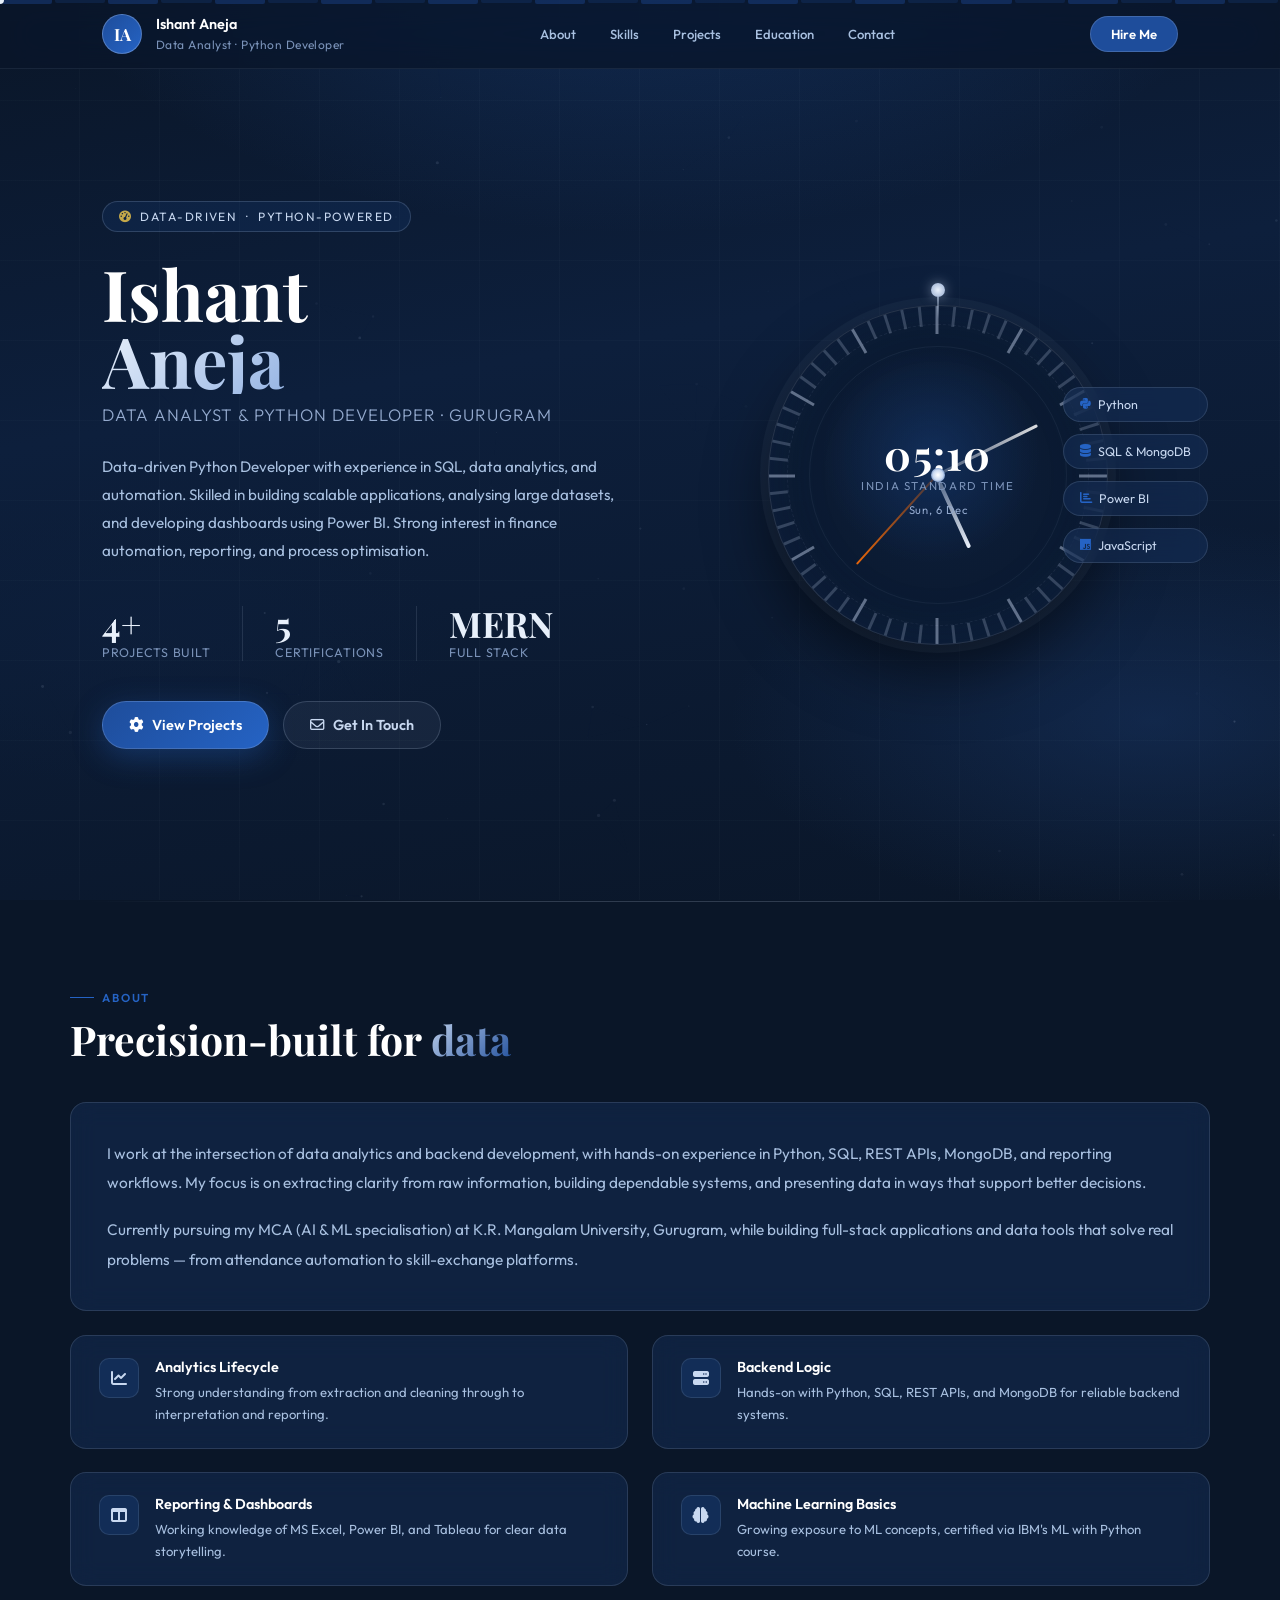
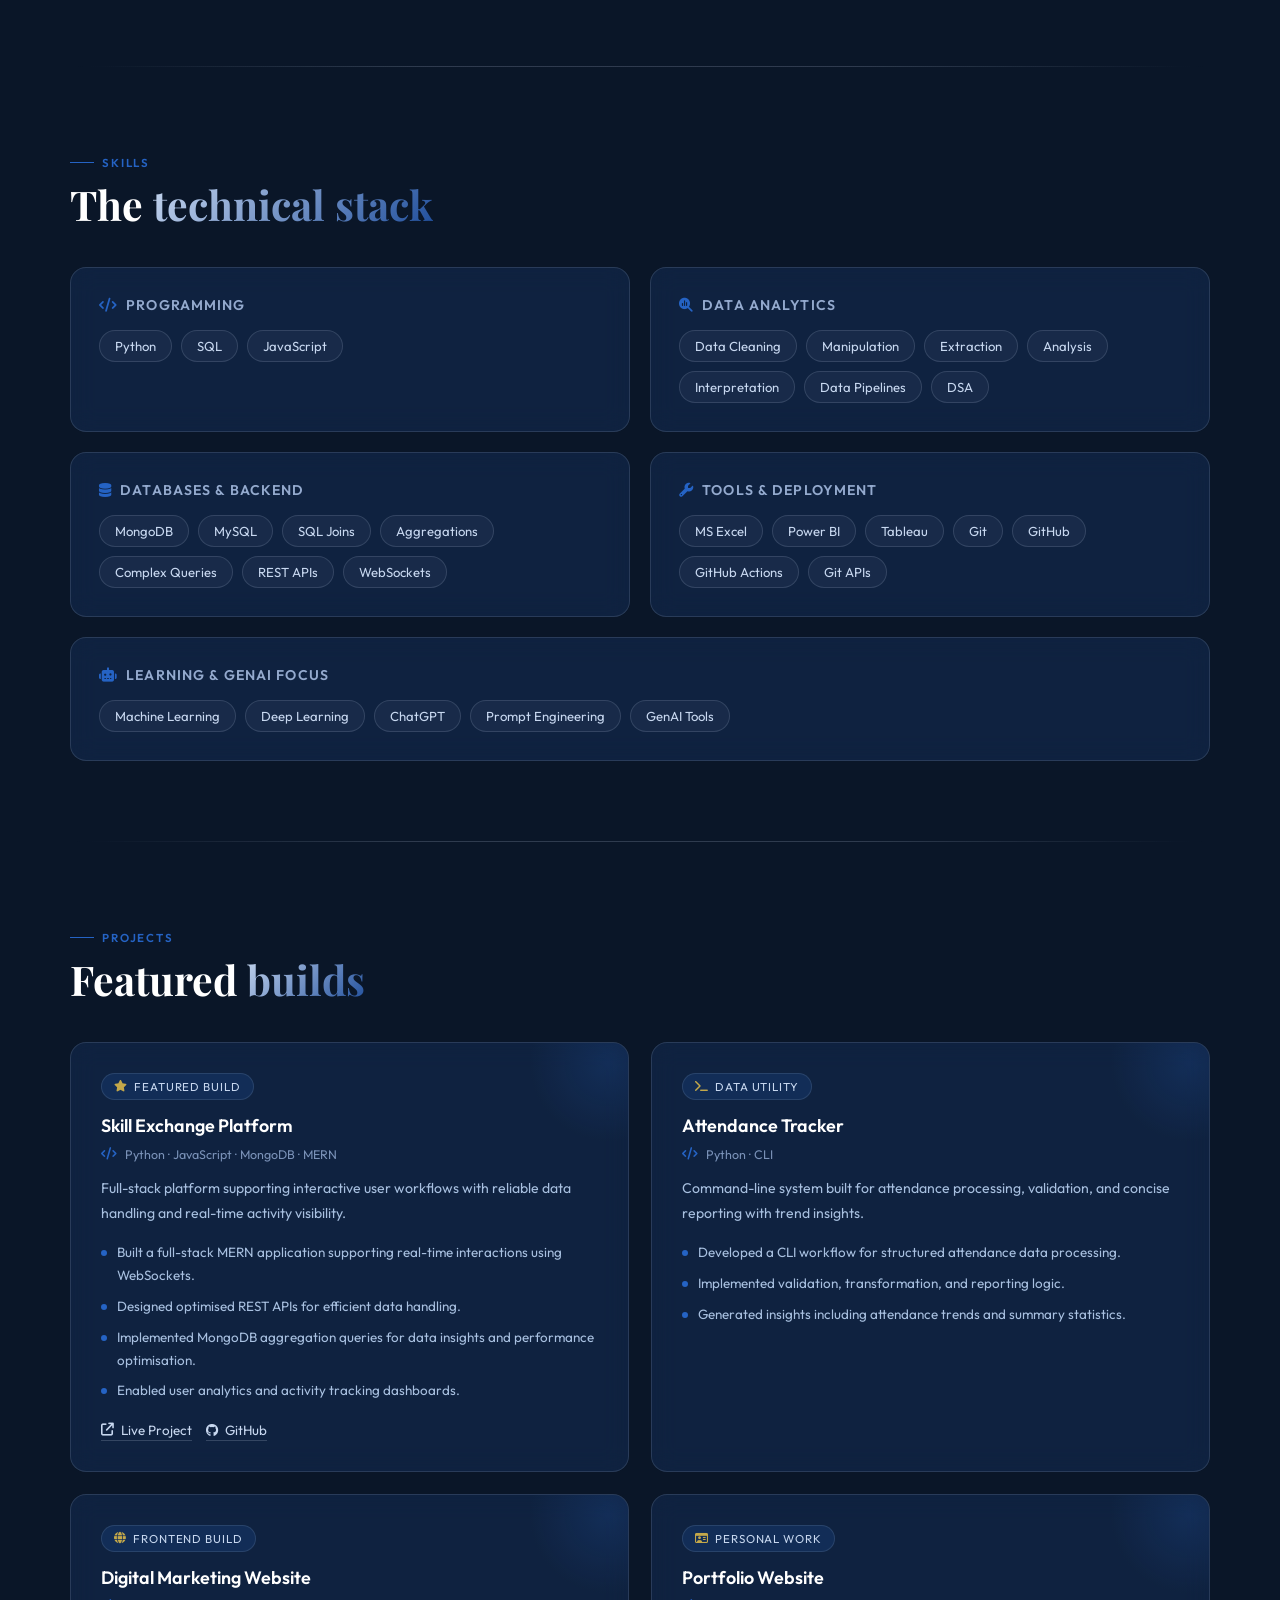
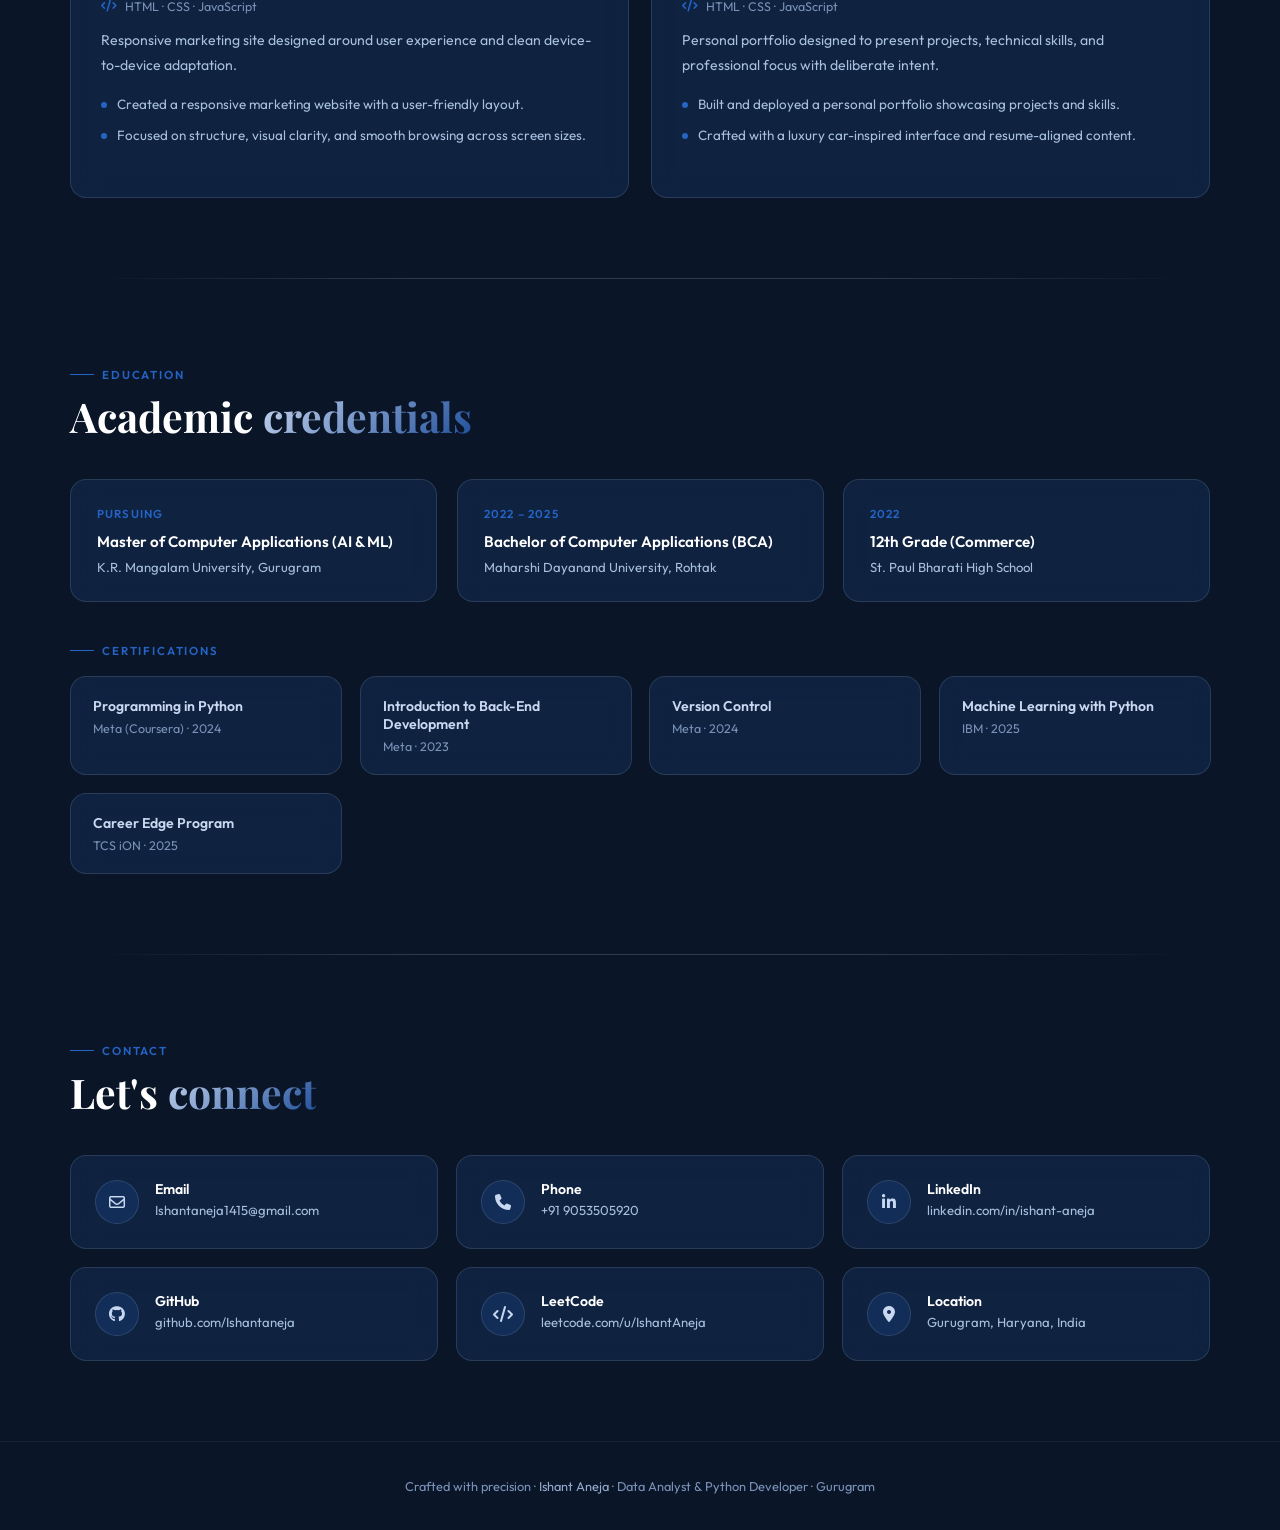
==== commit 52510592: "Add files via upload" ====
--- a/index.html
+++ b/index.html
@@ -1,1637 +1,1087 @@
 <!DOCTYPE html>
 <html lang="en">
 <head>
-    <meta charset="UTF-8">
-    <meta name="viewport" content="width=device-width, initial-scale=1.0">
-    <title>Ishant Aneja | Data Analyst & Python Developer</title>
-    <link rel="preconnect" href="https://fonts.googleapis.com">
-    <link rel="preconnect" href="https://fonts.gstatic.com" crossorigin>
-    <link href="https://fonts.googleapis.com/css2?family=Cormorant+Garamond:wght@500;600;700&family=Sora:wght@300;400;500;600;700&display=swap" rel="stylesheet">
-    <link rel="stylesheet" href="https://cdnjs.cloudflare.com/ajax/libs/font-awesome/6.5.2/css/all.min.css">
-    <style>
-        :root {
-            --line: rgba(208, 176, 102, 0.28);
-            --line-strong: rgba(208, 176, 102, 0.56);
-            --text: #f6f0de;
-            --muted: #cfc4ab;
-            --gold: #d0b066;
-            --copper: #9f6b3b;
-            --green: #6f8e66;
-            --shadow: 0 22px 60px rgba(0, 0, 0, 0.42);
-            --watch-ring: radial-gradient(circle at center, rgba(208, 176, 102, 0.22), rgba(208, 176, 102, 0.04) 54%, transparent 55%);
-            --section-width: min(1180px, calc(100% - 32px));
-        }
-
-        * { box-sizing: border-box; margin: 0; padding: 0; }
-        html { scroll-behavior: smooth; }
-
-        body {
-            font-family: "Sora", sans-serif;
-            color: var(--text);
-            background:
-                radial-gradient(circle at top, rgba(208, 176, 102, 0.1), transparent 32%),
-                linear-gradient(180deg, #121412 0%, #0b0d0c 100%);
-            overflow-x: hidden;
-            cursor: none;
-        }
-
-        body::before {
-            content: "";
-            position: fixed;
-            inset: 0;
-            background-image:
-                linear-gradient(rgba(208, 176, 102, 0.03) 1px, transparent 1px),
-                linear-gradient(90deg, rgba(208, 176, 102, 0.03) 1px, transparent 1px);
-            background-size: 34px 34px;
-            mask-image: radial-gradient(circle at center, black 40%, transparent 100%);
-            pointer-events: none;
-            z-index: -2;
-        }
-
-        a { color: inherit; text-decoration: none; }
-        img { display: block; max-width: 100%; }
-
-        /* ── SCROLL PROGRESS ── */
-        #scroll-progress {
-            position: fixed;
-            top: 0; left: 0;
-            height: 2px;
-            width: 0%;
-            background: linear-gradient(90deg, var(--copper), var(--gold), #f6f0de, var(--gold), var(--copper));
-            background-size: 200% 100%;
-            animation: shimmer-bar 2s linear infinite;
-            z-index: 999;
-            transition: width 0.05s linear;
-            box-shadow: 0 0 8px rgba(208,176,102,0.7);
-        }
-        @keyframes shimmer-bar {
-            0%   { background-position: 200% 0; }
-            100% { background-position: -200% 0; }
-        }
-
-        /* ── CUSTOM CURSOR ── */
-        #cursor-ring {
-            position: fixed;
-            width: 36px; height: 36px;
-            border-radius: 50%;
-            border: 1.5px solid rgba(208,176,102,0.7);
-            pointer-events: none;
-            z-index: 9999;
-            transform: translate(-50%, -50%);
-            transition: width 0.22s ease, height 0.22s ease, border-color 0.22s ease, background 0.22s ease;
-            mix-blend-mode: screen;
-        }
-        #cursor-dot {
-            position: fixed;
-            width: 6px; height: 6px;
-            border-radius: 50%;
-            background: var(--gold);
-            pointer-events: none;
-            z-index: 10000;
-            transform: translate(-50%, -50%);
-            box-shadow: 0 0 8px rgba(208,176,102,0.9);
-        }
-        body:has(a:hover) #cursor-ring,
-        body:has(button:hover) #cursor-ring {
-            width: 58px; height: 58px;
-            border-color: var(--gold);
-            background: rgba(208,176,102,0.06);
-        }
-
-        /* ── PARTICLE CANVAS ── */
-        #particle-canvas {
-            position: fixed;
-            inset: 0;
-            pointer-events: none;
-            z-index: 0;
-            opacity: 0.55;
-        }
-
-        /* ── TOPBAR ── */
-        .topbar {
-            position: sticky;
-            top: 0; z-index: 30;
-            backdrop-filter: blur(16px);
-            background: rgba(11, 13, 12, 0.72);
-            border-bottom: 1px solid rgba(208, 176, 102, 0.14);
-        }
-        .topbar-inner {
-            width: var(--section-width);
-            margin: 0 auto;
-            padding: 16px 0;
-            display: flex;
-            justify-content: space-between;
-            align-items: center;
-            gap: 20px;
-        }
-        .brand {
-            display: flex;
-            align-items: center;
-            gap: 12px;
-            letter-spacing: 0.08em;
-            text-transform: uppercase;
-            font-size: 0.8rem;
-            color: var(--muted);
-        }
-        .brand-mark {
-            width: 44px; height: 44px;
-            border-radius: 50%;
-            border: 1px solid var(--line-strong);
-            background:
-                radial-gradient(circle at 35% 35%, rgba(255,255,255,0.18), transparent 24%),
-                linear-gradient(145deg, rgba(208,176,102,0.34), rgba(159,107,59,0.18));
-            display: grid; place-items: center;
-            font-family: "Cormorant Garamond", serif;
-            font-size: 1.2rem;
-            color: var(--text);
-            box-shadow: inset 0 0 24px rgba(208,176,102,0.12);
-            animation: brand-pulse 3s ease-in-out infinite;
-        }
-        @keyframes brand-pulse {
-            0%,100% { box-shadow: inset 0 0 24px rgba(208,176,102,0.12), 0 0 0 0 rgba(208,176,102,0); }
-            50%      { box-shadow: inset 0 0 24px rgba(208,176,102,0.22), 0 0 0 6px rgba(208,176,102,0.08); }
-        }
-        .nav-links {
-            list-style: none;
-            display: flex;
-            align-items: center;
-            gap: 18px;
-            flex-wrap: wrap;
-        }
-        .nav-links a {
-            font-size: 0.88rem;
-            color: var(--muted);
-            padding: 8px 0;
-            position: relative;
-        }
-        .nav-links a::after {
-            content: "";
-            position: absolute;
-            left: 0; bottom: 0;
-            width: 100%; height: 1px;
-            transform: scaleX(0);
-            transform-origin: left;
-            transition: transform 0.28s ease;
-            background: linear-gradient(90deg, transparent, var(--gold), transparent);
-        }
-        .nav-links a:hover::after,
-        .nav-links a:focus-visible::after { transform: scaleX(1); }
-
-        /* ── PAGE ── */
-        .page {
-            width: var(--section-width);
-            margin: 0 auto;
-            padding: 32px 0 70px;
-            position: relative;
-            z-index: 1;
-        }
-
-        /* ── HERO ── */
-        .hero {
-            min-height: calc(100vh - 84px);
-            display: grid;
-            place-items: center;
-            padding: 30px 0 64px;
-        }
-        .watch-stage {
-            width: 100%;
-            display: grid;
-            grid-template-columns: minmax(0, 1.05fr) minmax(300px, 0.95fr);
-            gap: 28px;
-            align-items: center;
-            perspective: 1800px;
-        }
-
-        /* ── WATCH SHELL ── */
-        .watch-shell {
-            position: relative;
-            min-height: 620px;
-            border-radius: 42px;
-            background:
-                linear-gradient(160deg, rgba(208,176,102,0.14), rgba(159,107,59,0.08)),
-                rgba(9,11,10,0.72);
-            border: 1px solid rgba(208,176,102,0.22);
-            box-shadow: var(--shadow);
-            overflow: hidden;
-            isolation: isolate;
-            transform-style: preserve-3d;
-            will-change: transform;
-            transition: transform 0.3s ease, box-shadow 0.3s ease;
-            --shell-tilt-x: 0deg;
-            --shell-tilt-y: 0deg;
-            --shell-lift: 0px;
-            --orbit-rotation: 0deg;
-            --glint-x: 0px;
-            --glint-y: 0px;
-            --pulse-scale: 0;
-            transform:
-                rotateX(var(--shell-tilt-x))
-                rotateY(var(--shell-tilt-y))
-                translateY(var(--shell-lift));
-        }
-        .watch-shell::before,
-        .watch-shell::after {
-            content: "";
-            position: absolute;
-            top: 50%;
-            width: 56px; height: 132px;
-            transform: translateY(-50%);
-            border: 1px solid rgba(208,176,102,0.22);
-            background: linear-gradient(180deg, rgba(208,176,102,0.2), rgba(59,41,24,0.22));
-            z-index: -1;
-        }
-        .watch-shell::before { left: 28px; border-radius: 24px; }
-        .watch-shell::after  { right: 28px; border-radius: 24px; }
-
-        /* ── WATCH DOORS ── */
-        .watch-shell.open .watch-door-left  { transform: perspective(1400px) rotateY(-115deg); }
-        .watch-shell.open .watch-door-right { transform: perspective(1400px) rotateY(115deg); }
-        .watch-door {
-            position: absolute; top: 0;
-            width: 50.5%; height: 100%;
-            padding: 26px;
-            transition: transform 1.55s cubic-bezier(0.2, 0.74, 0.19, 1);
-            transform-style: preserve-3d;
-            z-index: 5;
-        }
-        .watch-door-left  { left: 0;  transform-origin: left center;  transform: perspective(1400px) rotateY(0deg); }
-        .watch-door-right { right: 0; transform-origin: right center; transform: perspective(1400px) rotateY(0deg); }
-        .door-face {
-            position: relative;
-            height: 100%;
-            border-radius: 34px;
-            border: 1px solid rgba(208,176,102,0.32);
-            background:
-                linear-gradient(145deg, rgba(34,28,19,0.94), rgba(16,18,16,0.98)),
-                var(--watch-ring);
-            box-shadow:
-                inset 0 0 45px rgba(208,176,102,0.1),
-                inset 0 0 0 10px rgba(208,176,102,0.03);
-            backface-visibility: hidden;
-            overflow: hidden;
-        }
-        .door-face::before {
-            content: "";
-            position: absolute;
-            inset: 16px;
-            border-radius: 28px;
-            border: 1px solid rgba(208,176,102,0.14);
-        }
-        .door-engraving {
-            position: absolute; inset: 0;
-            display: grid; place-items: center;
-            padding: 28px; text-align: center;
-        }
-        .door-engraving span {
-            display: inline-block;
-            width: 200px; aspect-ratio: 1;
-            border-radius: 50%;
-            border: 1px solid rgba(208,176,102,0.24);
-            position: relative;
-            background: radial-gradient(circle, rgba(208,176,102,0.16), transparent 62%);
-        }
-        .door-engraving span::before,
-        .door-engraving span::after {
-            content: "";
-            position: absolute; inset: 22px;
-            border-radius: 50%;
-            border: 1px dashed rgba(208,176,102,0.16);
-        }
-        .door-engraving strong {
-            position: absolute;
-            font-family: "Cormorant Garamond", serif;
-            font-size: clamp(2.8rem, 7vw, 4.5rem);
-            letter-spacing: 0.08em;
-            color: rgba(246,240,222,0.86);
-        }
-
-        /* ── WATCH CORE ── */
-        .watch-core {
-            position: absolute; inset: 26px;
-            border-radius: 36px;
-            padding: 40px;
-            display: flex;
-            flex-direction: column;
-            justify-content: space-between;
-            background:
-                radial-gradient(circle at center, rgba(208,176,102,0.12), transparent 53%),
-                linear-gradient(180deg, rgba(17,21,18,0.98), rgba(11,13,12,0.98));
-            border: 1px solid rgba(208,176,102,0.18);
-            transform: translateZ(50px);
-            overflow: hidden;
-        }
-        .watch-core::before {
-            content: "";
-            position: absolute; inset: -16%;
-            background:
-                linear-gradient(120deg, transparent 18%, rgba(255,255,255,0.1) 34%, transparent 48%),
-                radial-gradient(circle at center, rgba(208,176,102,0.08), transparent 52%);
-            transform: translate3d(var(--glint-x), var(--glint-y), 40px) rotate(8deg);
-            opacity: 0.9;
-            pointer-events: none;
-        }
-
-        /* ── WATCH DEPTH RINGS ── */
-        .watch-depth {
-            position: absolute; inset: 18px;
-            border-radius: 32px;
-            transform-style: preserve-3d;
-            pointer-events: none;
-        }
-        .depth-ring {
-            position: absolute; left: 50%; top: 50%;
-            border-radius: 50%;
-            transform-style: preserve-3d;
-            border: 1px solid rgba(208,176,102,0.16);
-            mix-blend-mode: screen;
-        }
-        .depth-ring.one {
-            width: 520px; height: 520px; margin: -260px 0 0 -260px;
-            transform: translateZ(-30px) rotateX(72deg) rotateY(calc(var(--orbit-rotation) * 0.4));
-            box-shadow: 0 0 40px rgba(208,176,102,0.08);
-        }
-        .depth-ring.two {
-            width: 408px; height: 408px; margin: -204px 0 0 -204px;
-            transform: translateZ(20px) rotateX(74deg) rotateY(calc(var(--orbit-rotation) * -0.6));
-            border-color: rgba(246,240,222,0.12);
-        }
-        .depth-ring.three {
-            width: 336px; height: 336px; margin: -168px 0 0 -168px;
-            transform: translateZ(90px) rotateX(78deg) rotateY(calc(var(--orbit-rotation) * 0.8));
-            border-style: dashed;
-            border-color: rgba(111,142,102,0.18);
-        }
-        .orbit-node {
-            position: absolute; left: 50%; top: 50%;
-            width: 12px; height: 12px; margin: -6px;
-            border-radius: 50%;
-            background: radial-gradient(circle, #f6f0de, var(--gold));
-            box-shadow: 0 0 22px rgba(208,176,102,0.36);
-        }
-        .depth-ring.one .orbit-node { transform: rotate(28deg) translateY(-260px); }
-        .depth-ring.two .orbit-node {
-            background: radial-gradient(circle, rgba(246,240,222,0.95), rgba(159,107,59,0.92));
-            transform: rotate(212deg) translateY(-204px);
-        }
-        .depth-ring.three .orbit-node {
-            width: 10px; height: 10px; margin: -5px;
-            background: radial-gradient(circle, rgba(210,226,204,0.96), rgba(111,142,102,0.9));
-            transform: rotate(128deg) translateY(-168px);
-        }
-
-        /* ── WATCH AURA ── */
-        .watch-aura {
-            position: absolute; inset: 10%;
-            border-radius: 50%;
-            background:
-                radial-gradient(circle, rgba(208,176,102,0.12), transparent 46%),
-                radial-gradient(circle at 50% 50%, rgba(246,240,222,0.08), transparent 60%);
-            filter: blur(18px);
-            transform: translateZ(-40px) scale(calc(1 + var(--pulse-scale)));
-            opacity: 0.8;
-            pointer-events: none;
-        }
-
-        /* ── WATCH RIM ── */
-        .watch-rim {
-            position: relative;
-            width: min(440px, 100%);
-            aspect-ratio: 1;
-            margin: 0 auto;
-            border-radius: 50%;
-            border: 1px solid rgba(208,176,102,0.32);
-            background:
-                radial-gradient(circle at 50% 42%, rgba(255,255,255,0.06), transparent 25%),
-                linear-gradient(145deg, rgba(27,32,28,0.92), rgba(11,13,12,0.96));
-            box-shadow:
-                inset 0 0 0 12px rgba(208,176,102,0.05),
-                inset 0 0 50px rgba(208,176,102,0.08),
-                0 30px 40px rgba(0,0,0,0.3);
-            transform: translateZ(120px);
-        }
-        .watch-rim::before,
-        .watch-rim::after {
-            content: "";
-            position: absolute; inset: 28px;
-            border-radius: 50%;
-            border: 1px solid rgba(208,176,102,0.24);
-        }
-        .watch-rim::after {
-            inset: 68px;
-            border-style: dashed;
-            border-color: rgba(208,176,102,0.14);
-        }
-        .tick {
-            position: absolute;
-            top: 18px; left: 50%;
-            width: 2px; height: 18px;
-            background: linear-gradient(180deg, rgba(208,176,102,0.9), rgba(208,176,102,0.08));
-            transform-origin: center calc(100% + 180px);
-        }
-        .tick.major { height: 24px; width: 3px; top: 13px; }
-
-        /* ── WATCH CENTER ── */
-        .watch-center {
-            position: absolute; inset: 0;
-            display: grid; place-items: center;
-            text-align: center;
-            padding: 84px;
-        }
-        .watch-copy {
-            max-width: 320px;
-            transform: translateZ(170px);
-        }
-        .watch-timezone {
-            position: absolute;
-            left: 50%; bottom: 48px;
-            transform: translateX(-50%) translateZ(180px);
-            padding: 8px 12px;
-            border-radius: 999px;
-            border: 1px solid rgba(208,176,102,0.16);
-            background: rgba(12,14,13,0.72);
-            color: var(--muted);
-            font-size: 0.72rem;
-            letter-spacing: 0.12em;
-            text-transform: uppercase;
-            white-space: nowrap;
-            backdrop-filter: blur(10px);
-        }
-
-        /* ── WATCH HANDS ── */
-        .watch-hand {
-            position: absolute;
-            left: 50%; bottom: 50%;
-            width: 4px;
-            border-radius: 999px;
-            transform-origin: center bottom;
-            box-shadow: 0 0 12px rgba(208,176,102,0.18);
-        }
-        .watch-hand.hour {
-            height: 90px;
-            background: linear-gradient(180deg, var(--gold), rgba(208,176,102,0.25));
-        }
-        .watch-hand.minute {
-            height: 132px;
-            background: linear-gradient(180deg, rgba(246,240,222,0.9), rgba(246,240,222,0.2));
-        }
-        .watch-hand.second {
-            width: 2px; height: 146px;
-            background: linear-gradient(180deg, var(--green), rgba(111,142,102,0.18));
-        }
-        .watch-pivot {
-            position: absolute; left: 50%; top: 50%;
-            width: 18px; height: 18px;
-            border-radius: 50%;
-            transform: translate(-50%, -50%);
-            background: radial-gradient(circle, #f6f0de 0%, var(--gold) 45%, #51371c 100%);
-            box-shadow: 0 0 0 6px rgba(208,176,102,0.08);
-            z-index: 3;
-        }
-
-        /* ── EYEBROW ── */
-        .eyebrow {
-            display: inline-flex;
-            align-items: center;
-            gap: 8px;
-            padding: 8px 14px;
-            border-radius: 999px;
-            border: 1px solid rgba(208,176,102,0.24);
-            background: rgba(208,176,102,0.06);
-            color: var(--muted);
-            text-transform: uppercase;
-            letter-spacing: 0.14em;
-            font-size: 0.72rem;
-            margin-bottom: 18px;
-        }
-        .watch-copy h1 {
-            font-family: "Cormorant Garamond", serif;
-            font-size: clamp(3rem, 5vw, 4.9rem);
-            line-height: 0.96;
-            font-weight: 600;
-            margin-bottom: 16px;
-        }
-        .watch-copy p { color: var(--muted); font-size: 0.96rem; line-height: 1.8; }
-
-        /* ── HERO SIDE ── */
-        .hero-side { display: grid; gap: 22px; }
-
-        /* ── CARDS (shared) ── */
-        .intro-card,
-        .section-card,
-        .project-card,
-        .contact-card,
-        .education-item,
-        .cert-item {
-            background: linear-gradient(180deg, rgba(23,26,23,0.95), rgba(13,15,14,0.98));
-            border: 1px solid rgba(208,176,102,0.16);
-            border-radius: 28px;
-            box-shadow: var(--shadow);
-            transition: border-color 0.3s ease, box-shadow 0.3s ease, transform 0.3s ease;
-        }
-
-        /* ── 3D TILT CARDS ── */
-        .tilt-card {
-            transform-style: preserve-3d;
-            will-change: transform;
-        }
-        .tilt-card:hover {
-            border-color: rgba(208,176,102,0.34);
-            box-shadow: 0 32px 72px rgba(0,0,0,0.54), 0 0 0 1px rgba(208,176,102,0.12);
-        }
-
-        /* ── INTRO CARD ── */
-        .intro-card {
-            padding: 28px;
-            position: relative;
-            overflow: hidden;
-        }
-        .intro-card::before {
-            content: "";
-            position: absolute; inset: 0;
-            border-radius: inherit;
-            background: linear-gradient(135deg, rgba(255,255,255,0.06), transparent 40%);
-            pointer-events: none;
-        }
-
-        /* Shimmer sweep on hover */
-        .intro-card::after {
-            content: "";
-            position: absolute; inset: 0;
-            border-radius: inherit;
-            background: linear-gradient(110deg, transparent 30%, rgba(208,176,102,0.08) 50%, transparent 70%);
-            transform: translateX(-100%);
-            transition: transform 0.6s ease;
-            pointer-events: none;
-        }
-        .intro-card:hover::after { transform: translateX(100%); }
-
-        .intro-card h2 {
-            font-family: "Cormorant Garamond", serif;
-            font-size: clamp(2.2rem, 4vw, 3.5rem);
-            line-height: 1;
-            margin-bottom: 14px;
-        }
-        .intro-card p { color: var(--muted); line-height: 1.8; }
-
-        /* ── METRICS ── */
-        .hero-metrics {
-            display: grid;
-            grid-template-columns: repeat(3, 1fr);
-            gap: 14px;
-        }
-        .metric {
-            padding: 18px;
-            border-radius: 22px;
-            background: rgba(208,176,102,0.05);
-            border: 1px solid rgba(208,176,102,0.12);
-            text-align: center;
-            transition: transform 0.3s ease, border-color 0.3s ease;
-            animation: float-metric 4s ease-in-out infinite;
-        }
-        .metric:nth-child(1) { animation-delay: 0s; }
-        .metric:nth-child(2) { animation-delay: 0.6s; }
-        .metric:nth-child(3) { animation-delay: 1.2s; }
-        @keyframes float-metric {
-            0%,100% { transform: translateY(0px); }
-            50%      { transform: translateY(-4px); }
-        }
-        .metric:hover {
-            transform: translateY(-6px) !important;
-            border-color: rgba(208,176,102,0.3);
-        }
-        .metric strong {
-            display: block;
-            font-size: 1.55rem;
-            font-family: "Cormorant Garamond", serif;
-            color: var(--gold);
-            margin-bottom: 8px;
-        }
-        .metric span { color: var(--muted); font-size: 0.76rem; line-height: 1.5; }
-
-        /* ── BUTTONS ── */
-        .action-row { display: flex; flex-wrap: wrap; gap: 12px; margin-top: 22px; }
-        .btn {
-            display: inline-flex;
-            align-items: center;
-            justify-content: center;
-            gap: 10px;
-            padding: 14px 18px;
-            border-radius: 999px;
-            font-size: 0.9rem;
-            font-weight: 600;
-            transition: transform 0.25s ease, box-shadow 0.25s ease, border-color 0.25s ease;
-            position: relative; overflow: hidden;
-        }
-        .btn::after {
-            content: "";
-            position: absolute; inset: 0;
-            background: linear-gradient(90deg, transparent, rgba(255,255,255,0.14), transparent);
-            transform: translateX(-120%);
-            transition: transform 0.5s ease;
-        }
-        .btn:hover::after { transform: translateX(120%); }
-        .btn-primary {
-            color: #11110e;
-            background: linear-gradient(135deg, #e4c77e, #b98949);
-            box-shadow: 0 14px 34px rgba(185,137,73,0.28);
-        }
-        .btn-secondary {
-            color: var(--text);
-            border: 1px solid rgba(208,176,102,0.28);
-            background: rgba(208,176,102,0.06);
-        }
-        .btn:hover { transform: translateY(-2px); }
-
-        /* ── SECTIONS ── */
-        .section { padding: 26px 0; }
-        .section-head {
-            display: flex;
-            justify-content: space-between;
-            align-items: end;
-            gap: 16px;
-            margin-bottom: 22px;
-        }
-        .section-head h2 {
-            font-family: "Cormorant Garamond", serif;
-            font-size: clamp(2rem, 3vw, 3rem);
-            font-weight: 600;
-            position: relative;
-            overflow: hidden;
-        }
-        /* Underline draw animation on section heads */
-        .section-head h2::after {
-            content: "";
-            position: absolute;
-            bottom: -4px; left: 0;
-            width: 100%; height: 1px;
-            background: linear-gradient(90deg, var(--gold), transparent);
-            transform: scaleX(0);
-            transform-origin: left;
-            transition: transform 0.7s cubic-bezier(0.16, 1, 0.3, 1);
-        }
-        .section.visible .section-head h2::after { transform: scaleX(1); }
-
-        .section-head p {
-            max-width: 520px;
-            color: var(--muted);
-            line-height: 1.8;
-            font-size: 0.94rem;
-        }
-        .section-card { padding: 28px; }
-
-        /* ── GRIDS ── */
-        .summary-grid,
-        .skills-grid,
-        .projects-grid,
-        .education-grid,
-        .cert-grid,
-        .contact-grid { display: grid; gap: 18px; }
-        .summary-grid  { grid-template-columns: 1.1fr 0.9fr; }
-        .skills-grid   { grid-template-columns: repeat(2, minmax(0, 1fr)); }
-
-        /* ── SKILL GROUPS ── */
-        .skill-group h3,
-        .project-card h3,
-        .education-item h3,
-        .cert-item h3 {
-            font-size: 1.03rem;
-            margin-bottom: 12px;
-            font-weight: 600;
-        }
-        .dial-list { list-style: none; display: grid; gap: 12px; }
-        .dial-list li {
-            padding: 14px 16px;
-            border-radius: 18px;
-            background: rgba(208,176,102,0.05);
-            border: 1px solid rgba(208,176,102,0.12);
-            color: var(--muted);
-            line-height: 1.7;
-            transition: background 0.25s, border-color 0.25s, transform 0.25s;
-        }
-        .dial-list li:hover {
-            background: rgba(208,176,102,0.09);
-            border-color: rgba(208,176,102,0.26);
-            transform: translateX(4px);
-        }
-
-        /* ── PILLS ── */
-        .pill-row { display: flex; flex-wrap: wrap; gap: 10px; }
-        .pill {
-            padding: 10px 14px;
-            border-radius: 999px;
-            font-size: 0.86rem;
-            color: var(--text);
-            border: 1px solid rgba(208,176,102,0.2);
-            background: linear-gradient(180deg, rgba(208,176,102,0.12), rgba(208,176,102,0.04));
-            transition: transform 0.22s ease, border-color 0.22s ease, box-shadow 0.22s ease, background 0.22s ease;
-            cursor: default;
-        }
-        .pill:hover {
-            transform: translateY(-3px) scale(1.05);
-            border-color: rgba(208,176,102,0.45);
-            box-shadow: 0 8px 20px rgba(0,0,0,0.3), 0 0 12px rgba(208,176,102,0.14);
-            background: linear-gradient(180deg, rgba(208,176,102,0.22), rgba(208,176,102,0.08));
-        }
-
-        /* ── PROJECTS ── */
-        .projects-grid { grid-template-columns: repeat(2, minmax(0, 1fr)); }
-        .project-card {
-            padding: 24px;
-            position: relative;
-            overflow: hidden;
-        }
-        .project-card::before {
-            content: "";
-            position: absolute;
-            top: -70px; right: -70px;
-            width: 180px; height: 180px;
-            border-radius: 50%;
-            background: radial-gradient(circle, rgba(208,176,102,0.14), transparent 68%);
-            transition: transform 0.5s ease, opacity 0.5s ease;
-        }
-        .project-card:hover::before {
-            transform: scale(1.4) translate(10px, -10px);
-            opacity: 0.7;
-        }
-
-        /* Shimmer on project cards */
-        .project-card::after {
-            content: "";
-            position: absolute; top: 0; left: -120%;
-            width: 60%; height: 100%;
-            background: linear-gradient(90deg, transparent, rgba(208,176,102,0.05), transparent);
-            transform: skewX(-20deg);
-            transition: left 0.7s ease;
-        }
-        .project-card:hover::after { left: 160%; }
-
-        .project-topline,
-        .meta-line {
-            display: flex;
-            flex-wrap: wrap;
-            gap: 10px;
-            align-items: center;
-            color: var(--muted);
-            font-size: 0.8rem;
-            margin-bottom: 12px;
-        }
-        .meta-line i, .project-topline i { color: var(--gold); }
-        .project-card p,
-        .education-item p,
-        .cert-item p,
-        .summary-text,
-        .contact-card p { color: var(--muted); line-height: 1.75; font-size: 0.94rem; }
-        .project-bullets { list-style: none; display: grid; gap: 10px; margin-top: 16px; }
-        .project-bullets li {
-            position: relative;
-            padding-left: 18px;
-            color: var(--muted);
-            line-height: 1.7;
-            font-size: 0.92rem;
-            transition: color 0.2s, transform 0.2s;
-        }
-        .project-bullets li:hover { color: var(--text); transform: translateX(3px); }
-        .project-bullets li::before {
-            content: "";
-            position: absolute;
-            left: 0; top: 10px;
-            width: 8px; height: 8px;
-            border-radius: 50%;
-            background: radial-gradient(circle, var(--gold), var(--copper));
-            transition: box-shadow 0.2s;
-        }
-        .project-bullets li:hover::before { box-shadow: 0 0 8px rgba(208,176,102,0.6); }
-        .project-links { display: flex; flex-wrap: wrap; gap: 12px; margin-top: 20px; }
-        .project-links a {
-            display: inline-flex;
-            align-items: center;
-            gap: 8px;
-            color: var(--text);
-            font-size: 0.9rem;
-            padding-bottom: 4px;
-            border-bottom: 1px solid rgba(208,176,102,0.24);
-            transition: border-color 0.2s, color 0.2s;
-        }
-        .project-links a:hover { border-color: var(--gold); color: var(--gold); }
-
-        /* ── EDUCATION / CERT / CONTACT ── */
-        .education-grid, .cert-grid, .contact-grid {
-            grid-template-columns: repeat(2, minmax(0, 1fr));
-        }
-        .education-item, .cert-item, .contact-card { padding: 22px; }
-        .year-tag {
-            display: inline-flex;
-            margin-bottom: 12px;
-            font-size: 0.8rem;
-            color: var(--gold);
-            letter-spacing: 0.08em;
-            text-transform: uppercase;
-        }
-        .contact-card { display: flex; gap: 14px; align-items: flex-start; }
-        .contact-icon {
-            width: 44px; height: 44px;
-            border-radius: 50%;
-            display: grid; place-items: center;
-            color: var(--gold);
-            background: rgba(208,176,102,0.08);
-            border: 1px solid rgba(208,176,102,0.18);
-            flex-shrink: 0;
-            transition: background 0.3s, box-shadow 0.3s, transform 0.3s;
-        }
-        .contact-card:hover .contact-icon {
-            background: rgba(208,176,102,0.16);
-            box-shadow: 0 0 18px rgba(208,176,102,0.24);
-            transform: rotate(8deg) scale(1.08);
-        }
-        .contact-card strong { display: block; margin-bottom: 4px; font-size: 0.96rem; }
-
-        /* ── FOOTER ── */
-        footer {
-            width: var(--section-width);
-            margin: 0 auto;
-            padding: 0 0 36px;
-            color: rgba(207,196,171,0.78);
-            font-size: 0.82rem;
-            text-align: center;
-            position: relative; z-index: 1;
-        }
-
-        /* ── REVEAL ANIMATION ── */
-        .reveal {
-            opacity: 0;
-            transform: translateY(28px) rotateX(-6deg);
-            transform-origin: bottom center;
-            transition: opacity 0.7s ease, transform 0.7s ease;
-        }
-        .reveal.visible {
-            opacity: 1;
-            transform: translateY(0) rotateX(0deg);
-        }
-
-        /* ── STAGGER CHILDREN ── */
-        .stagger-children > * { opacity: 0; transform: translateY(20px) scale(0.97); transition: opacity 0.5s ease, transform 0.5s ease; }
-        .stagger-children.visible > *:nth-child(1) { opacity: 1; transform: none; transition-delay: 0.05s; }
-        .stagger-children.visible > *:nth-child(2) { opacity: 1; transform: none; transition-delay: 0.12s; }
-        .stagger-children.visible > *:nth-child(3) { opacity: 1; transform: none; transition-delay: 0.19s; }
-        .stagger-children.visible > *:nth-child(4) { opacity: 1; transform: none; transition-delay: 0.26s; }
-        .stagger-children.visible > *:nth-child(5) { opacity: 1; transform: none; transition-delay: 0.33s; }
-        .stagger-children.visible > *:nth-child(6) { opacity: 1; transform: none; transition-delay: 0.40s; }
-
-        /* ── GEAR DECORATIONS ── */
-        .gear-deco {
-            position: absolute;
-            pointer-events: none;
-            opacity: 0.07;
-        }
-        .gear-deco svg { animation: spin-gear 18s linear infinite; transform-origin: center; }
-        .gear-deco.reverse svg { animation-direction: reverse; animation-duration: 24s; }
-        .section { position: relative; overflow: hidden; }
-        @keyframes spin-gear {
-            from { transform: rotate(0deg); }
-            to   { transform: rotate(360deg); }
-        }
-
-        /* ── TEXT SCRAMBLE ── */
-        .scramble { display: inline-block; }
-
-        /* ── FLOATING ORBS ── */
-        .orb {
-            position: absolute;
-            border-radius: 50%;
-            pointer-events: none;
-            filter: blur(60px);
-            animation: orb-float 8s ease-in-out infinite;
-        }
-        .orb-1 {
-            width: 280px; height: 280px;
-            background: radial-gradient(circle, rgba(208,176,102,0.12), transparent 70%);
-            top: -80px; right: -60px;
-            animation-delay: 0s;
-        }
-        .orb-2 {
-            width: 200px; height: 200px;
-            background: radial-gradient(circle, rgba(159,107,59,0.1), transparent 70%);
-            bottom: 40px; left: -40px;
-            animation-delay: -3s;
-        }
-        @keyframes orb-float {
-            0%,100% { transform: translate(0, 0) scale(1); }
-            33%      { transform: translate(12px, -18px) scale(1.06); }
-            66%      { transform: translate(-8px, 10px) scale(0.96); }
-        }
-
-        /* ── CONNECTOR LINES (decorative SVG) ── */
-        .section-connector {
-            position: absolute;
-            left: 0; right: 0;
-            height: 1px;
-            background: linear-gradient(90deg, transparent, rgba(208,176,102,0.15) 30%, rgba(208,176,102,0.15) 70%, transparent);
-            overflow: visible;
-        }
-        .section-connector::after {
-            content: "";
-            position: absolute;
-            top: 0; left: -100%;
-            width: 60%;
-            height: 1px;
-            background: linear-gradient(90deg, transparent, rgba(208,176,102,0.55), transparent);
-            animation: scan-line 4s ease-in-out infinite;
-        }
-        @keyframes scan-line {
-            0%   { left: -60%; }
-            100% { left: 100%; }
-        }
-
-        /* ── RESPONSIVE ── */
-        @media (max-width: 1040px) {
-            .watch-stage, .summary-grid, .projects-grid, .education-grid, .cert-grid, .contact-grid {
-                grid-template-columns: 1fr;
-            }
-            .skills-grid { grid-template-columns: 1fr; }
-            .watch-shell { min-height: 560px; }
-        }
-        @media (max-width: 760px) {
-            .topbar-inner, .page, footer { width: min(100% - 24px, 100%); }
-            .topbar-inner { flex-direction: column; align-items: flex-start; }
-            .nav-links { gap: 14px; }
-            .watch-shell { min-height: 500px; border-radius: 30px; }
-            .watch-door { display: none; }
-            .watch-core { inset: 14px; padding: 24px 18px; }
-            .watch-center { padding: 54px 26px; }
-            .watch-copy h1 { font-size: 2.7rem; }
-            .hero-metrics { grid-template-columns: 1fr; }
-            .section-card, .intro-card, .project-card, .education-item, .cert-item, .contact-card { border-radius: 22px; }
-            .section-head { align-items: flex-start; flex-direction: column; }
-            #cursor-ring, #cursor-dot { display: none; }
-            body { cursor: auto; }
-        }
-    </style>
+<meta charset="UTF-8">
+<meta name="viewport" content="width=device-width, initial-scale=1.0">
+<title>Ishant Aneja — Data Analyst & Python Developer</title>
+<link rel="preconnect" href="https://fonts.googleapis.com">
+<link rel="preconnect" href="https://fonts.gstatic.com" crossorigin>
+<link href="https://fonts.googleapis.com/css2?family=Playfair+Display:wght@400;500;600;700&family=Outfit:wght@300;400;500;600&display=swap" rel="stylesheet">
+<link rel="stylesheet" href="https://cdnjs.cloudflare.com/ajax/libs/font-awesome/6.5.2/css/all.min.css">
+<style>
+:root {
+  --navy: #0a1628;
+  --navy-mid: #0d1f3c;
+  --navy-light: #162847;
+  --royal: #1a3a6e;
+  --royal-bright: #1e4d9b;
+  --blue-accent: #2563c4;
+  --chrome: #c8d8f0;
+  --chrome-bright: #e8f0fb;
+  --white: #ffffff;
+  --offwhite: #f4f7fd;
+  --silver: #94aace;
+  --muted: #7a92b8;
+  --gold-line: #c4a84a;
+  --speed-orange: #e8660a;
+  --text-primary: #ffffff;
+  --text-secondary: #a8c0e0;
+  --card-bg: rgba(26,58,110,0.35);
+  --card-border: rgba(200,216,240,0.14);
+  --card-border-hover: rgba(200,216,240,0.35);
+  --section-max: 1140px;
+  --radius: 16px;
+  --radius-sm: 10px;
+}
+
+*, *::before, *::after { box-sizing: border-box; margin: 0; padding: 0; }
+html { scroll-behavior: smooth; }
+
+body {
+  font-family: 'Outfit', sans-serif;
+  background: var(--navy);
+  color: var(--text-primary);
+  overflow-x: hidden;
+  cursor: none;
+}
+
+/* ── BACKGROUND MESH ── */
+body::before {
+  content: '';
+  position: fixed; inset: 0; z-index: -3;
+  background:
+    radial-gradient(ellipse 80% 60% at 50% -10%, rgba(37,99,196,0.28) 0%, transparent 60%),
+    radial-gradient(ellipse 60% 40% at 90% 80%, rgba(26,58,110,0.45) 0%, transparent 55%),
+    radial-gradient(ellipse 50% 35% at 10% 70%, rgba(13,31,60,0.6) 0%, transparent 50%),
+    linear-gradient(170deg, #0a1628 0%, #0d1f3c 40%, #0a1628 100%);
+}
+
+/* Pinstripe lines */
+body::after {
+  content: '';
+  position: fixed; inset: 0; z-index: -2;
+  background-image: repeating-linear-gradient(
+    0deg,
+    transparent,
+    transparent 79px,
+    rgba(200,216,240,0.025) 79px,
+    rgba(200,216,240,0.025) 80px
+  ),
+  repeating-linear-gradient(
+    90deg,
+    transparent,
+    transparent 79px,
+    rgba(200,216,240,0.025) 79px,
+    rgba(200,216,240,0.025) 80px
+  );
+  pointer-events: none;
+}
+
+a { color: inherit; text-decoration: none; }
+
+/* ── CUSTOM CURSOR ── */
+#cur-dot {
+  position: fixed; z-index: 9999;
+  width: 8px; height: 8px;
+  border-radius: 50%;
+  background: var(--chrome-bright);
+  transform: translate(-50%,-50%);
+  pointer-events: none;
+  transition: width .18s, height .18s, background .18s;
+}
+#cur-ring {
+  position: fixed; z-index: 9998;
+  width: 32px; height: 32px;
+  border-radius: 50%;
+  border: 1.5px solid rgba(200,216,240,0.55);
+  transform: translate(-50%,-50%);
+  pointer-events: none;
+  transition: width .3s, height .3s, border-color .3s;
+}
+body:has(a:hover) #cur-ring,
+body:has(button:hover) #cur-ring { width: 52px; height: 52px; border-color: var(--chrome); }
+
+/* ── SCROLL PROGRESS ── */
+#progress {
+  position: fixed; top: 0; left: 0; height: 2px;
+  background: linear-gradient(90deg, var(--royal-bright), var(--chrome), var(--royal-bright));
+  background-size: 200% 100%;
+  animation: shimmer 2s linear infinite;
+  z-index: 1000; transition: width .05s;
+  box-shadow: 0 0 6px rgba(200,216,240,0.5);
+}
+@keyframes shimmer { 0% { background-position: 200% 0; } 100% { background-position: -200% 0; } }
+
+/* ── CANVAS ── */
+#canvas { position: fixed; inset: 0; z-index: -1; pointer-events: none; opacity: 0.4; }
+
+/* ── NAV ── */
+nav {
+  position: sticky; top: 0; z-index: 100;
+  backdrop-filter: blur(20px) saturate(160%);
+  background: rgba(10,22,40,0.8);
+  border-bottom: 1px solid rgba(200,216,240,0.08);
+}
+.nav-inner {
+  max-width: var(--section-max);
+  margin: 0 auto;
+  padding: 0 32px;
+  height: 68px;
+  display: flex;
+  align-items: center;
+  justify-content: space-between;
+  gap: 24px;
+}
+.nav-brand {
+  display: flex; align-items: center; gap: 14px;
+}
+.brand-badge {
+  width: 40px; height: 40px;
+  border-radius: 50%;
+  background: linear-gradient(135deg, var(--royal-bright), var(--blue-accent));
+  border: 1px solid rgba(200,216,240,0.3);
+  display: grid; place-items: center;
+  font-family: 'Playfair Display', serif;
+  font-size: 1.05rem; font-weight: 700;
+  color: var(--white);
+  flex-shrink: 0;
+}
+.brand-text strong { display: block; font-size: .9rem; font-weight: 600; color: var(--white); }
+.brand-text span { font-size: .75rem; color: var(--muted); letter-spacing: .04em; }
+.nav-links { display: flex; gap: 6px; list-style: none; }
+.nav-links a {
+  display: inline-block; padding: 8px 14px;
+  border-radius: 999px;
+  font-size: .82rem; font-weight: 500;
+  color: var(--text-secondary);
+  transition: background .2s, color .2s;
+}
+.nav-links a:hover { background: rgba(200,216,240,0.08); color: var(--white); }
+.nav-cta {
+  padding: 9px 20px;
+  border-radius: 999px;
+  background: var(--royal-bright);
+  color: var(--white);
+  font-size: .82rem; font-weight: 600;
+  border: 1px solid rgba(200,216,240,0.2);
+  transition: background .2s, transform .2s;
+  white-space: nowrap;
+}
+.nav-cta:hover { background: var(--blue-accent); transform: translateY(-1px); }
+
+/* ── HERO ── */
+.hero {
+  max-width: var(--section-max);
+  margin: 0 auto;
+  padding: 80px 32px 100px;
+  display: grid;
+  grid-template-columns: 1fr 480px;
+  gap: 64px;
+  align-items: center;
+  min-height: calc(100vh - 68px);
+}
+.hero-eyebrow {
+  display: inline-flex; align-items: center; gap: 8px;
+  padding: 7px 16px;
+  border-radius: 999px;
+  border: 1px solid rgba(200,216,240,0.18);
+  background: rgba(37,99,196,0.12);
+  font-size: .75rem; letter-spacing: .12em; text-transform: uppercase;
+  color: var(--chrome);
+  margin-bottom: 28px;
+}
+.hero-eyebrow i { color: var(--gold-line); }
+.hero h1 {
+  font-family: 'Playfair Display', serif;
+  font-size: clamp(3.2rem, 5.5vw, 5.2rem);
+  font-weight: 700;
+  line-height: .95;
+  color: var(--white);
+  margin-bottom: 10px;
+}
+.hero h1 .line2 {
+  display: block;
+  background: linear-gradient(135deg, var(--chrome-bright), var(--blue-accent));
+  -webkit-background-clip: text; -webkit-text-fill-color: transparent;
+  background-clip: text;
+}
+.hero-role {
+  font-size: 1.05rem; font-weight: 300; color: var(--silver);
+  letter-spacing: .06em; text-transform: uppercase;
+  margin-bottom: 28px; margin-top: 8px;
+}
+.hero-desc {
+  font-size: .95rem; color: var(--text-secondary);
+  line-height: 1.85; max-width: 520px;
+  margin-bottom: 40px;
+}
+.hero-stats {
+  display: flex; gap: 32px;
+  margin-bottom: 40px;
+}
+.stat-item strong { display: block; font-family: 'Playfair Display', serif; font-size: 2.2rem; font-weight: 700; color: var(--chrome-bright); line-height: 1; }
+.stat-item span { font-size: .78rem; color: var(--muted); letter-spacing: .06em; text-transform: uppercase; }
+.stat-div { width: 1px; background: rgba(200,216,240,0.12); }
+.hero-btns { display: flex; gap: 14px; flex-wrap: wrap; }
+.btn {
+  display: inline-flex; align-items: center; gap: 9px;
+  padding: 14px 26px; border-radius: 999px;
+  font-size: .9rem; font-weight: 600;
+  cursor: pointer; transition: transform .2s, box-shadow .2s;
+  position: relative; overflow: hidden;
+}
+.btn::after {
+  content: '';
+  position: absolute; inset: 0;
+  background: linear-gradient(90deg, transparent, rgba(255,255,255,0.1), transparent);
+  transform: translateX(-120%);
+  transition: transform .5s;
+}
+.btn:hover::after { transform: translateX(120%); }
+.btn-primary {
+  background: linear-gradient(135deg, var(--royal-bright), var(--blue-accent));
+  color: var(--white);
+  border: 1px solid rgba(200,216,240,0.2);
+  box-shadow: 0 8px 30px rgba(37,99,196,0.35);
+}
+.btn-secondary {
+  background: rgba(200,216,240,0.06);
+  color: var(--chrome);
+  border: 1px solid rgba(200,216,240,0.18);
+}
+.btn:hover { transform: translateY(-2px); }
+
+/* ── HOOD ORNAMENT / CAR SVG PANEL ── */
+.hero-visual {
+  position: relative;
+  display: flex; align-items: center; justify-content: center;
+}
+.car-panel {
+  width: 100%;
+  position: relative;
+}
+.speedometer-wrap {
+  position: relative;
+  width: 340px; height: 340px;
+  margin: 0 auto;
+}
+.speedo-ring {
+  width: 100%; height: 100%;
+  border-radius: 50%;
+  border: 1px solid rgba(200,216,240,0.15);
+  background:
+    radial-gradient(circle at 48% 44%, rgba(37,99,196,0.22) 0%, transparent 42%),
+    radial-gradient(circle at center, rgba(13,31,60,0.95) 0%, rgba(10,22,40,0.98) 100%);
+  box-shadow:
+    inset 0 0 60px rgba(37,99,196,0.12),
+    0 0 0 8px rgba(200,216,240,0.04),
+    0 30px 60px rgba(0,0,0,0.5);
+  display: flex; align-items: center; justify-content: center;
+  flex-direction: column;
+  overflow: hidden;
+  position: relative;
+}
+.speedo-ring::before {
+  content: '';
+  position: absolute; inset: 18px;
+  border-radius: 50%;
+  border: 1px dashed rgba(200,216,240,0.08);
+}
+.speedo-ring::after {
+  content: '';
+  position: absolute; inset: 40px;
+  border-radius: 50%;
+  border: 1px solid rgba(200,216,240,0.06);
+}
+.speedo-center { text-align: center; z-index: 2; }
+.speedo-time {
+  font-family: 'Playfair Display', serif;
+  font-size: 2.6rem; font-weight: 700;
+  color: var(--white);
+  letter-spacing: .03em;
+  line-height: 1;
+  margin-bottom: 4px;
+}
+.speedo-label { font-size: .72rem; color: var(--muted); letter-spacing: .14em; text-transform: uppercase; }
+.speedo-tz { font-size: .7rem; color: var(--silver); margin-top: 10px; letter-spacing: .08em; }
+
+/* Tick marks on speedometer */
+.tick-wrap { position: absolute; inset: 0; }
+.tick-mark {
+  position: absolute;
+  left: calc(50% - 1.5px);
+  top: 0; width: 3px; height: 20px;
+  background: rgba(200,216,240,0.22);
+  transform-origin: center 170px;
+}
+.tick-mark.major { height: 28px; width: 3px; background: rgba(200,216,240,0.45); }
+
+/* Watch hand */
+.hand-wrap { position: absolute; inset: 0; display: grid; place-items: end center; padding-bottom: 50%; }
+.hand {
+  position: absolute; bottom: 50%;
+  left: calc(50% - 2px); width: 4px;
+  border-radius: 4px 4px 0 0;
+  transform-origin: center bottom;
+}
+.hand-hour { height: 80px; background: linear-gradient(180deg, var(--chrome-bright), rgba(200,216,240,.3)); }
+.hand-min { height: 112px; background: linear-gradient(180deg, rgba(255,255,255,.85), rgba(255,255,255,.2)); width: 3px; left: calc(50% - 1.5px); }
+.hand-sec { height: 120px; background: linear-gradient(180deg, var(--speed-orange), rgba(232,102,10,.2)); width: 2px; left: calc(50% - 1px); }
+.hand-pivot {
+  position: absolute; left: 50%; top: 50%;
+  transform: translate(-50%,-50%);
+  width: 14px; height: 14px; border-radius: 50%;
+  background: radial-gradient(circle, var(--white) 0%, var(--chrome) 50%, var(--royal-bright) 100%);
+  z-index: 5;
+}
+
+/* Hood ornament */
+.hood-ornament {
+  position: absolute;
+  top: -22px; left: 50%; transform: translateX(-50%);
+  display: flex; flex-direction: column; align-items: center; gap: 0;
+  z-index: 10;
+}
+.ornament-stem { width: 2px; height: 22px; background: linear-gradient(180deg, rgba(200,216,240,0.6), transparent); }
+.ornament-star {
+  width: 14px; height: 14px;
+  border-radius: 50%;
+  background: radial-gradient(circle, var(--chrome-bright), var(--silver));
+  box-shadow: 0 0 12px rgba(200,216,240,0.5);
+}
+
+/* Info pills around the dial */
+.dial-pills {
+  display: flex; flex-direction: column; gap: 12px;
+  position: absolute; right: -30px; top: 50%; transform: translateY(-50%);
+}
+.dial-pill {
+  padding: 9px 16px; border-radius: 999px;
+  background: var(--card-bg);
+  border: 1px solid var(--card-border);
+  font-size: .78rem; color: var(--chrome);
+  white-space: nowrap;
+  backdrop-filter: blur(12px);
+  display: flex; align-items: center; gap: 7px;
+  transition: border-color .3s, transform .3s;
+}
+.dial-pill:hover { border-color: var(--card-border-hover); transform: translateX(-4px); }
+.dial-pill i { color: var(--blue-accent); }
+
+/* ── SECTIONS ── */
+section { padding: 80px 32px; }
+.section-inner { max-width: var(--section-max); margin: 0 auto; }
+.section-label {
+  display: inline-flex; align-items: center; gap: 8px;
+  font-size: .72rem; letter-spacing: .16em; text-transform: uppercase;
+  color: var(--blue-accent);
+  margin-bottom: 12px;
+  font-weight: 600;
+}
+.section-label::before {
+  content: '';
+  width: 24px; height: 1px;
+  background: var(--blue-accent);
+}
+.section-title {
+  font-family: 'Playfair Display', serif;
+  font-size: clamp(2rem, 3.2vw, 2.8rem);
+  font-weight: 700; color: var(--white);
+  line-height: 1.1;
+  margin-bottom: 40px;
+}
+.section-title span {
+  background: linear-gradient(135deg, var(--chrome), var(--royal-bright));
+  -webkit-background-clip: text; -webkit-text-fill-color: transparent;
+  background-clip: text;
+}
+
+/* ── DIVIDER ── */
+.divider {
+  max-width: var(--section-max); margin: 0 auto 0;
+  height: 1px;
+  background: linear-gradient(90deg, transparent, rgba(200,216,240,0.1) 30%, rgba(200,216,240,0.1) 70%, transparent);
+  position: relative; overflow: visible;
+}
+.divider::after {
+  content: '';
+  position: absolute; top: 0; left: -100%; width: 60%; height: 1px;
+  background: linear-gradient(90deg, transparent, rgba(200,216,240,0.4), transparent);
+  animation: scan 4s ease-in-out infinite;
+}
+@keyframes scan { 0% { left: -60%; } 100% { left: 100%; } }
+
+/* ── CARDS ── */
+.card {
+  background: var(--card-bg);
+  border: 1px solid var(--card-border);
+  border-radius: var(--radius);
+  backdrop-filter: blur(12px);
+  transition: border-color .3s, transform .3s, box-shadow .3s;
+}
+.card:hover {
+  border-color: var(--card-border-hover);
+  transform: translateY(-3px);
+  box-shadow: 0 20px 50px rgba(0,0,0,0.25);
+}
+
+/* ── ABOUT ── */
+.about-grid { display: grid; grid-template-columns: 1fr 1fr; gap: 24px; }
+.about-main { grid-column: 1 / -1; padding: 36px; }
+.about-main p { color: var(--text-secondary); line-height: 1.9; font-size: .96rem; margin-bottom: 18px; }
+.about-main p:last-child { margin-bottom: 0; }
+.about-point { padding: 22px 28px; display: flex; gap: 16px; align-items: flex-start; }
+.point-icon {
+  width: 40px; height: 40px; flex-shrink: 0;
+  border-radius: var(--radius-sm);
+  background: rgba(37,99,196,0.18);
+  border: 1px solid rgba(200,216,240,0.12);
+  display: grid; place-items: center;
+  color: var(--chrome);
+}
+.point-icon i { font-size: 1rem; }
+.about-point h4 { font-size: .9rem; font-weight: 600; margin-bottom: 5px; }
+.about-point p { font-size: .82rem; color: var(--text-secondary); line-height: 1.7; }
+
+/* ── SKILLS ── */
+.skills-outer { display: grid; grid-template-columns: repeat(2, 1fr); gap: 20px; }
+.skill-card { padding: 28px; }
+.skill-card h3 { font-size: .88rem; font-weight: 600; letter-spacing: .08em; text-transform: uppercase; color: var(--silver); margin-bottom: 16px; display: flex; align-items: center; gap: 8px; }
+.skill-card h3 i { color: var(--blue-accent); }
+.pills { display: flex; flex-wrap: wrap; gap: 9px; }
+.pill {
+  padding: 7px 15px; border-radius: 999px;
+  border: 1px solid rgba(200,216,240,0.15);
+  background: rgba(200,216,240,0.05);
+  font-size: .82rem; color: var(--chrome);
+  cursor: default;
+  transition: background .2s, border-color .2s, transform .2s;
+}
+.pill:hover { background: rgba(37,99,196,0.2); border-color: rgba(200,216,240,0.35); transform: translateY(-2px); }
+
+/* ── PROJECTS ── */
+.projects-grid { display: grid; grid-template-columns: repeat(2, 1fr); gap: 22px; }
+.project-card { padding: 30px; position: relative; overflow: hidden; }
+.project-card::before {
+  content: '';
+  position: absolute; top: -60px; right: -60px;
+  width: 160px; height: 160px; border-radius: 50%;
+  background: radial-gradient(circle, rgba(37,99,196,0.18), transparent 70%);
+  transition: transform .5s, opacity .5s;
+}
+.project-card:hover::before { transform: scale(1.5) translate(10px,-10px); opacity: .7; }
+.project-badge {
+  display: inline-flex; align-items: center; gap: 6px;
+  padding: 5px 12px; border-radius: 999px;
+  background: rgba(37,99,196,0.18);
+  border: 1px solid rgba(200,216,240,0.12);
+  font-size: .72rem; color: var(--chrome);
+  text-transform: uppercase; letter-spacing: .08em;
+  margin-bottom: 14px;
+}
+.project-badge i { color: var(--gold-line); }
+.project-card h3 { font-size: 1.12rem; font-weight: 600; margin-bottom: 10px; color: var(--white); }
+.project-tech {
+  display: flex; align-items: center; gap: 8px;
+  font-size: .78rem; color: var(--muted);
+  margin-bottom: 14px;
+}
+.project-tech i { color: var(--blue-accent); }
+.project-card > p { font-size: .88rem; color: var(--text-secondary); line-height: 1.75; margin-bottom: 16px; }
+.project-bullets { list-style: none; display: grid; gap: 8px; margin-bottom: 20px; }
+.project-bullets li {
+  position: relative; padding-left: 16px;
+  font-size: .84rem; color: var(--text-secondary); line-height: 1.7;
+  transition: color .2s, transform .2s;
+}
+.project-bullets li:hover { color: var(--chrome); transform: translateX(3px); }
+.project-bullets li::before {
+  content: '';
+  position: absolute; left: 0; top: 9px;
+  width: 6px; height: 6px; border-radius: 50%;
+  background: var(--blue-accent);
+  transition: box-shadow .2s;
+}
+.project-bullets li:hover::before { box-shadow: 0 0 8px rgba(37,99,196,0.8); }
+.project-links { display: flex; gap: 14px; flex-wrap: wrap; }
+.project-links a {
+  display: inline-flex; align-items: center; gap: 7px;
+  font-size: .84rem; color: var(--chrome);
+  border-bottom: 1px solid rgba(200,216,240,0.2);
+  padding-bottom: 2px;
+  transition: color .2s, border-color .2s;
+}
+.project-links a:hover { color: var(--white); border-color: var(--chrome-bright); }
+.project-links a i { font-size: .8rem; }
+
+/* ── EDUCATION ── */
+.edu-grid { display: grid; grid-template-columns: repeat(3, 1fr); gap: 20px; margin-bottom: 24px; }
+.cert-grid { display: grid; grid-template-columns: repeat(auto-fill, minmax(220px, 1fr)); gap: 18px; }
+.edu-card { padding: 26px; }
+.edu-tag { font-size: .72rem; color: var(--blue-accent); text-transform: uppercase; letter-spacing: .1em; font-weight: 600; margin-bottom: 10px; display: block; }
+.edu-card h3 { font-size: .95rem; font-weight: 600; color: var(--white); margin-bottom: 7px; line-height: 1.4; }
+.edu-card p { font-size: .82rem; color: var(--text-secondary); }
+.cert-card { padding: 20px 22px; }
+.cert-card h4 { font-size: .88rem; font-weight: 600; color: var(--chrome); margin-bottom: 6px; }
+.cert-card p { font-size: .78rem; color: var(--muted); }
+
+/* ── CONTACT ── */
+.contact-grid { display: grid; grid-template-columns: repeat(3, 1fr); gap: 18px; }
+.contact-card { padding: 24px; display: flex; gap: 16px; align-items: flex-start; }
+.contact-icon {
+  width: 44px; height: 44px; border-radius: 50%; flex-shrink: 0;
+  background: rgba(37,99,196,0.18);
+  border: 1px solid rgba(200,216,240,0.14);
+  display: grid; place-items: center;
+  color: var(--chrome);
+  transition: background .25s, box-shadow .25s, transform .25s;
+}
+.contact-card:hover .contact-icon {
+  background: rgba(37,99,196,0.35);
+  box-shadow: 0 0 16px rgba(37,99,196,0.4);
+  transform: scale(1.08) rotate(6deg);
+}
+.contact-card strong { display: block; font-size: .88rem; font-weight: 600; margin-bottom: 4px; }
+.contact-card p { font-size: .82rem; color: var(--text-secondary); }
+
+/* ── FOOTER ── */
+footer {
+  text-align: center; padding: 36px 32px;
+  font-size: .8rem; color: var(--muted);
+  border-top: 1px solid rgba(200,216,240,0.06);
+}
+footer span { color: var(--silver); }
+
+/* ── GRILLE DECORATION ── */
+.grille {
+  position: absolute; left: 0; right: 0;
+  height: 4px; overflow: hidden;
+  display: flex;
+}
+.grille-bar { flex: 1; background: var(--royal-bright); opacity: .4; margin: 0 1.5px; border-radius: 0 0 2px 2px; }
+.grille-bar:nth-child(even) { height: 80%; opacity: .22; }
+
+/* ── REVEAL ── */
+.reveal { opacity: 0; transform: translateY(24px); transition: opacity .65s, transform .65s; }
+.reveal.vis { opacity: 1; transform: none; }
+.stagger > * { opacity: 0; transform: translateY(20px); transition: opacity .55s, transform .55s; }
+.stagger.vis > *:nth-child(1) { opacity: 1; transform: none; transition-delay: .05s; }
+.stagger.vis > *:nth-child(2) { opacity: 1; transform: none; transition-delay: .12s; }
+.stagger.vis > *:nth-child(3) { opacity: 1; transform: none; transition-delay: .19s; }
+.stagger.vis > *:nth-child(4) { opacity: 1; transform: none; transition-delay: .26s; }
+.stagger.vis > *:nth-child(5) { opacity: 1; transform: none; transition-delay: .33s; }
+.stagger.vis > *:nth-child(6) { opacity: 1; transform: none; transition-delay: .40s; }
+
+/* ── TILT ── */
+.tilt { transform-style: preserve-3d; will-change: transform; }
+
+/* ── RESPONSIVE ── */
+@media (max-width: 1060px) {
+  .hero { grid-template-columns: 1fr; gap: 50px; }
+  .hero-visual { order: -1; }
+  .dial-pills { right: -10px; }
+  .about-grid, .skills-outer, .projects-grid, .edu-grid, .contact-grid { grid-template-columns: 1fr; }
+  .about-main { grid-column: auto; }
+}
+@media (max-width: 720px) {
+  section { padding: 56px 20px; }
+  nav .nav-links { display: none; }
+  .hero { padding: 50px 20px 70px; }
+  .hero-stats { gap: 20px; }
+  .speedometer-wrap { width: 260px; height: 260px; }
+  .dial-pills { display: none; }
+  #cur-dot, #cur-ring { display: none; }
+  body { cursor: auto; }
+  .cert-grid { grid-template-columns: 1fr 1fr; }
+}
+</style>
 </head>
 <body>
 
-    <!-- ── SCROLL PROGRESS ── -->
-    <div id="scroll-progress"></div>
-
-    <!-- ── CUSTOM CURSOR ── -->
-    <div id="cursor-ring"></div>
-    <div id="cursor-dot"></div>
-
-    <!-- ── PARTICLE CANVAS ── -->
-    <canvas id="particle-canvas"></canvas>
-
-    <header class="topbar">
-        <div class="topbar-inner">
-            <div class="brand">
-                <div class="brand-mark">IA</div>
-                <div>
-                    <strong>Ishant Aneja</strong><br>
-                    <span>Data Analyst · Python Developer</span>
-                </div>
+<div id="progress"></div>
+<div id="cur-ring"></div>
+<div id="cur-dot"></div>
+<canvas id="canvas"></canvas>
+
+<!-- ── TOP GRILLE ── -->
+<div class="grille" style="position:fixed;top:0;left:0;right:0;z-index:999;">
+  <div class="grille-bar"></div><div class="grille-bar"></div><div class="grille-bar"></div>
+  <div class="grille-bar"></div><div class="grille-bar"></div><div class="grille-bar"></div>
+  <div class="grille-bar"></div><div class="grille-bar"></div><div class="grille-bar"></div>
+  <div class="grille-bar"></div><div class="grille-bar"></div><div class="grille-bar"></div>
+  <div class="grille-bar"></div><div class="grille-bar"></div><div class="grille-bar"></div>
+  <div class="grille-bar"></div><div class="grille-bar"></div><div class="grille-bar"></div>
+  <div class="grille-bar"></div><div class="grille-bar"></div><div class="grille-bar"></div>
+  <div class="grille-bar"></div><div class="grille-bar"></div><div class="grille-bar"></div>
+</div>
+
+<!-- ── NAV ── -->
+<nav>
+  <div class="nav-inner">
+    <div class="nav-brand">
+      <div class="brand-badge">IA</div>
+      <div class="brand-text">
+        <strong>Ishant Aneja</strong>
+        <span>Data Analyst · Python Developer</span>
+      </div>
+    </div>
+    <ul class="nav-links">
+      <li><a href="#about">About</a></li>
+      <li><a href="#skills">Skills</a></li>
+      <li><a href="#projects">Projects</a></li>
+      <li><a href="#education">Education</a></li>
+      <li><a href="#contact">Contact</a></li>
+    </ul>
+    <a href="#contact" class="nav-cta">Hire Me</a>
+  </div>
+</nav>
+
+<!-- ── HERO ── -->
+<section style="padding:0;">
+  <div class="hero">
+    <div class="hero-left reveal">
+      <div class="hero-eyebrow">
+        <i class="fa-solid fa-gauge-high"></i>
+        Data-Driven &nbsp;·&nbsp; Python-Powered
+      </div>
+      <h1>
+        Ishant
+        <span class="line2">Aneja</span>
+      </h1>
+      <p class="hero-role">Data Analyst &amp; Python Developer · Gurugram</p>
+      <p class="hero-desc">
+        Data-driven Python Developer with experience in SQL, data analytics, and automation.
+        Skilled in building scalable applications, analysing large datasets, and developing
+        dashboards using Power BI. Strong interest in finance automation, reporting, and
+        process optimisation.
+      </p>
+      <div class="hero-stats">
+        <div class="stat-item">
+          <strong>4+</strong>
+          <span>Projects Built</span>
+        </div>
+        <div class="stat-div"></div>
+        <div class="stat-item">
+          <strong>5</strong>
+          <span>Certifications</span>
+        </div>
+        <div class="stat-div"></div>
+        <div class="stat-item">
+          <strong>MERN</strong>
+          <span>Full Stack</span>
+        </div>
+      </div>
+      <div class="hero-btns">
+        <a href="#projects" class="btn btn-primary"><i class="fa-solid fa-gear"></i> View Projects</a>
+        <a href="#contact" class="btn btn-secondary"><i class="fa-regular fa-envelope"></i> Get In Touch</a>
+      </div>
+    </div>
+
+    <div class="hero-visual reveal" style="transition-delay:.2s;">
+      <div class="car-panel">
+        <div class="hood-ornament">
+          <div class="ornament-star"></div>
+          <div class="ornament-stem"></div>
+        </div>
+
+        <div class="speedometer-wrap">
+          <div class="speedo-ring">
+            <div class="tick-wrap" id="ticks"></div>
+            <div class="hand-wrap">
+              <div class="hand hand-hour" id="hHour"></div>
+              <div class="hand hand-min" id="hMin"></div>
+              <div class="hand hand-sec" id="hSec"></div>
+              <div class="hand-pivot"></div>
             </div>
-            <nav>
-                <ul class="nav-links">
-                    <li><a href="#summary">Summary</a></li>
-                    <li><a href="#skills">Skills</a></li>
-                    <li><a href="#projects">Projects</a></li>
-                    <li><a href="#education">Education</a></li>
-                    <li><a href="#contact">Contact</a></li>
-                </ul>
-            </nav>
-        </div>
-    </header>
-
-    <main class="page">
-        <section class="hero">
-            <div class="watch-stage">
-                <div class="watch-shell" id="watchShell">
-                    <div class="watch-door watch-door-left">
-                        <div class="door-face">
-                            <div class="door-engraving">
-                                <span></span>
-                                <strong>IA</strong>
-                            </div>
-                        </div>
-                    </div>
-                    <div class="watch-door watch-door-right">
-                        <div class="door-face">
-                            <div class="door-engraving">
-                                <span></span>
-                                <strong>26</strong>
-                            </div>
-                        </div>
-                    </div>
-
-                    <!-- Floating orbs inside watch shell -->
-                    <div class="orb orb-1"></div>
-                    <div class="orb orb-2"></div>
-
-                    <div class="watch-core">
-                        <div class="watch-depth" aria-hidden="true">
-                            <div class="watch-aura"></div>
-                            <div class="depth-ring one"><span class="orbit-node"></span></div>
-                            <div class="depth-ring two"><span class="orbit-node"></span></div>
-                            <div class="depth-ring three"><span class="orbit-node"></span></div>
-                        </div>
-                        <div class="watch-rim" aria-hidden="true">
-                            <div class="tick major" style="transform: translateX(-50%) rotate(0deg);"></div>
-                            <div class="tick" style="transform: translateX(-50%) rotate(30deg);"></div>
-                            <div class="tick" style="transform: translateX(-50%) rotate(60deg);"></div>
-                            <div class="tick major" style="transform: translateX(-50%) rotate(90deg);"></div>
-                            <div class="tick" style="transform: translateX(-50%) rotate(120deg);"></div>
-                            <div class="tick" style="transform: translateX(-50%) rotate(150deg);"></div>
-                            <div class="tick major" style="transform: translateX(-50%) rotate(180deg);"></div>
-                            <div class="tick" style="transform: translateX(-50%) rotate(210deg);"></div>
-                            <div class="tick" style="transform: translateX(-50%) rotate(240deg);"></div>
-                            <div class="tick major" style="transform: translateX(-50%) rotate(270deg);"></div>
-                            <div class="tick" style="transform: translateX(-50%) rotate(300deg);"></div>
-                            <div class="tick" style="transform: translateX(-50%) rotate(330deg);"></div>
-
-                            <div class="watch-center">
-                                <div class="watch-copy">
-                                    <div class="eyebrow"><i class="fa-regular fa-clock"></i> Opening My Work</div>
-                                    <h1>Ishant<br>Aneja</h1>
-                                    <p>
-                                        Data Analyst and Python Developer focused on turning raw data into
-                                        structured systems, reliable workflows, and actionable insights.
-                                    </p>
-                                </div>
-                            </div>
-
-                            <div class="watch-hand hour" id="hourHand"></div>
-                            <div class="watch-hand minute" id="minuteHand"></div>
-                            <div class="watch-hand second" id="secondHand"></div>
-                            <div class="watch-pivot"></div>
-                            <div class="watch-timezone" id="watchTimezone">India Standard Time</div>
-                        </div>
-                    </div>
-                </div>
-
-                <div class="hero-side">
-                    <div class="intro-card tilt-card reveal visible">
-                        <div class="eyebrow"><i class="fa-solid fa-compass-drafting"></i> Resume-Aligned Portfolio</div>
-                        <h2>Data, backend logic, and clean execution.</h2>
-                        <p>
-                            Detail-oriented Data Analyst and Python Developer with experience in data extraction,
-                            cleaning, and analysis using Python and SQL. Skilled in backend systems, REST APIs,
-                            database management, and reporting tools including MS Excel, Power BI, and Tableau.
-                        </p>
-                        <div class="hero-metrics">
-                            <div class="metric">
-                                <strong>Python</strong>
-                                <span>Analysis, automation, and CLI workflows</span>
-                            </div>
-                            <div class="metric">
-                                <strong>SQL</strong>
-                                <span>Joins, aggregations, and complex queries</span>
-                            </div>
-                            <div class="metric">
-                                <strong>MERN</strong>
-                                <span>REST APIs, MongoDB, and full-stack builds</span>
-                            </div>
-                        </div>
-                        <div class="action-row">
-                            <a class="btn btn-primary" href="#projects"><i class="fa-solid fa-gears"></i> View Projects</a>
-                            <a class="btn btn-secondary" href="../resum/update_resume.pdf" target="_blank" rel="noopener noreferrer"><i class="fa-regular fa-file-lines"></i> Open Resume</a>
-                        </div>
-                    </div>
-                </div>
+            <div class="speedo-center">
+              <div class="speedo-time" id="clock">--:--</div>
+              <div class="speedo-label">India Standard Time</div>
+              <div class="speedo-tz" id="dateLine">---</div>
             </div>
-        </section>
-
-        <!-- SECTION CONNECTOR -->
-        <div class="section-connector"></div>
-
-        <section class="section reveal" id="summary">
-            <!-- Gear decoration -->
-            <div class="gear-deco" style="top:-30px; right:-20px;">
-                <svg width="120" height="120" viewBox="0 0 100 100" fill="none" xmlns="http://www.w3.org/2000/svg">
-                    <path d="M50 20a30 30 0 1 0 0 60 30 30 0 0 0 0-60zm0 8a22 22 0 1 1 0 44 22 22 0 0 1 0-44z" fill="rgba(208,176,102,1)"/>
-                    <path d="M46 10h8v12h-8zM46 78h8v12h-8zM10 46v8h12v-8zM78 46v8h12v-8z
-                             M20.1 23.5l5.7 5.7 8.5-8.5-5.7-5.6z
-                             M65.7 69.3l5.7 5.6 8.5-8.5-5.7-5.7z
-                             M20.1 76.5l8.5-8.5-5.7-5.7-8.5 8.5z
-                             M65.7 30.7l8.5-8.5-5.7-5.6-8.5 8.5z" fill="rgba(208,176,102,1)"/>
-                </svg>
-            </div>
-            <div class="gear-deco reverse" style="bottom:10px; left:-15px;">
-                <svg width="80" height="80" viewBox="0 0 100 100" fill="none" xmlns="http://www.w3.org/2000/svg">
-                    <path d="M50 26a24 24 0 1 0 0 48 24 24 0 0 0 0-48zm0 7a17 17 0 1 1 0 34 17 17 0 0 1 0-34z" fill="rgba(208,176,102,1)"/>
-                    <path d="M47 12h6v10h-6zM47 78h6v10h-6zM12 47v6h10v-6zM78 47v6h10v-6z
-                             M22 24.4l4.2 4.2 7-7-4.2-4.2z
-                             M66.8 69.4l4.2 4.2 7-7-4.2-4.2z
-                             M22 75.6l7-7-4.2-4.2-7 7z
-                             M66.8 30.6l7-7-4.2-4.2-7 7z" fill="rgba(208,176,102,1)"/>
-                </svg>
-            </div>
-
-            <div class="section-head">
-                <h2 class="scramble" data-text="Professional Summary">Professional Summary</h2>
-                <p>A concise overview of my work, tools, and technical strengths.</p>
-            </div>
-            <div class="summary-grid stagger-children">
-                <article class="section-card tilt-card">
-                    <p class="summary-text">
-                        I work at the intersection of data analytics and backend development, with hands-on
-                        experience in Python, SQL, REST APIs, MongoDB, and reporting workflows. My focus is on
-                        extracting clarity from raw information, building dependable systems, and presenting data
-                        in ways that support better decisions.
-                    </p>
-                </article>
-                <article class="section-card tilt-card">
-                    <ul class="dial-list">
-                        <li>Strong understanding of the data analytics lifecycle from extraction to interpretation.</li>
-                        <li>Hands-on experience with Python, SQL, backend logic, and database querying.</li>
-                        <li>Working knowledge of MS Excel, Power BI, and Tableau for reporting and dashboards.</li>
-                        <li>Analytical, problem-solving mindset with growing exposure to machine learning basics.</li>
-                    </ul>
-                </article>
-            </div>
-        </section>
-
-        <div class="section-connector"></div>
-
-        <section class="section reveal" id="skills">
-            <div class="gear-deco" style="top:10px; right:60px;">
-                <svg width="90" height="90" viewBox="0 0 100 100" fill="none" xmlns="http://www.w3.org/2000/svg">
-                    <path d="M50 22a28 28 0 1 0 0 56 28 28 0 0 0 0-56zm0 8a20 20 0 1 1 0 40 20 20 0 0 1 0-40z" fill="rgba(208,176,102,1)"/>
-                    <path d="M47 10h6v10h-6zM47 80h6v10h-6zM10 47v6h10v-6zM80 47v6h10v-6z
-                             M21 23.2l4.4 4.4 7.4-7.4-4.4-4.4z
-                             M67.2 69.4l4.4 4.4 7.4-7.4-4.4-4.4z
-                             M21 76.8l7.4-7.4-4.4-4.4-7.4 7.4z
-                             M67.2 30.6l7.4-7.4-4.4-4.4-7.4 7.4z" fill="rgba(208,176,102,1)"/>
-                </svg>
-            </div>
-            <div class="section-head">
-                <h2 class="scramble" data-text="Technical Skills">Technical Skills</h2>
-                <p>A compact skill layout inspired by watch complications: grouped, readable, and tuned for quick scanning.</p>
-            </div>
-            <div class="skills-grid stagger-children">
-                <article class="section-card skill-group tilt-card">
-                    <h3>Programming</h3>
-                    <div class="pill-row">
-                        <span class="pill">Python</span>
-                        <span class="pill">SQL</span>
-                        <span class="pill">JavaScript</span>
-                    </div>
-                </article>
-                <article class="section-card skill-group tilt-card">
-                    <h3>Data Analytics</h3>
-                    <div class="pill-row">
-                        <span class="pill">Data Cleaning</span>
-                        <span class="pill">Manipulation</span>
-                        <span class="pill">Extraction</span>
-                        <span class="pill">Analysis</span>
-                        <span class="pill">Interpretation</span>
-                    </div>
-                </article>
-                <article class="section-card skill-group tilt-card">
-                    <h3>Databases & Concepts</h3>
-                    <div class="pill-row">
-                        <span class="pill">MongoDB</span>
-                        <span class="pill">SQL Joins</span>
-                        <span class="pill">Aggregations</span>
-                        <span class="pill">Complex Queries</span>
-                        <span class="pill">REST APIs</span>
-                        <span class="pill">DSA</span>
-                        <span class="pill">Machine Learning Basics</span>
-                    </div>
-                </article>
-                <article class="section-card skill-group tilt-card">
-                    <h3>Tools</h3>
-                    <div class="pill-row">
-                        <span class="pill">MS Excel</span>
-                        <span class="pill">Power BI</span>
-                        <span class="pill">Tableau</span>
-                        <span class="pill">Git</span>
-                        <span class="pill">GitHub</span>
-                    </div>
-                </article>
-            </div>
-        </section>
-
-        <div class="section-connector"></div>
-
-        <section class="section reveal" id="projects">
-            <div class="section-head">
-                <h2 class="scramble" data-text="Projects">Projects</h2>
-            </div>
-            <div class="projects-grid stagger-children">
-                <article class="project-card tilt-card">
-                    <div class="project-topline"><i class="fa-solid fa-microchip"></i> Featured Build</div>
-                    <h3>Skill Exchange Platform</h3>
-                    <div class="meta-line"><i class="fa-solid fa-code"></i> Python · JavaScript · MongoDB</div>
-                    <p>Full-stack platform built to support interactive user workflows with reliable data handling and activity visibility.</p>
-                    <ul class="project-bullets">
-                        <li>Built a full-stack MERN application supporting real-time interactions using WebSockets.</li>
-                        <li>Designed optimized REST APIs for efficient data handling.</li>
-                        <li>Implemented MongoDB aggregation queries for performance optimization.</li>
-                        <li>Enabled user analytics and activity tracking.</li>
-                    </ul>
-                    <div class="project-links">
-                        <a href="https://skill-exchange-system.vercel.app" target="_blank" rel="noopener noreferrer"><i class="fa-solid fa-arrow-up-right-from-square"></i> Live Project</a>
-                        <a href="https://github.com/Ishantaneja" target="_blank" rel="noopener noreferrer"><i class="fa-brands fa-github"></i> GitHub</a>
-                    </div>
-                </article>
-                <article class="project-card tilt-card">
-                    <div class="project-topline"><i class="fa-solid fa-terminal"></i> Data Utility</div>
-                    <h3>Attendance Tracker</h3>
-                    <div class="meta-line"><i class="fa-solid fa-code"></i> Python · CLI</div>
-                    <p>Command-line system built for attendance processing, validation, and concise reporting.</p>
-                    <ul class="project-bullets">
-                        <li>Developed a CLI workflow for attendance data processing.</li>
-                        <li>Implemented validation, transformation, and reporting logic.</li>
-                        <li>Generated insights such as attendance trends and summaries.</li>
-                    </ul>
-                </article>
-                <article class="project-card tilt-card">
-                    <div class="project-topline"><i class="fa-solid fa-globe"></i> Frontend Build</div>
-                    <h3>Digital Marketing Website</h3>
-                    <div class="meta-line"><i class="fa-solid fa-code"></i> HTML · CSS · JavaScript</div>
-                    <p>Responsive marketing site designed around user experience and clean device-to-device adaptation.</p>
-                    <ul class="project-bullets">
-                        <li>Created a responsive marketing website with a user-friendly layout.</li>
-                        <li>Focused on structure, visual clarity, and smooth browsing across screen sizes.</li>
-                    </ul>
-                </article>
-                <article class="project-card tilt-card">
-                    <div class="project-topline"><i class="fa-regular fa-clock"></i> Personal Work</div>
-                    <h3>Portfolio Website</h3>
-                    <div class="meta-line"><i class="fa-solid fa-code"></i> HTML · CSS · JavaScript</div>
-                    <p>Personal portfolio designed to present projects, technical skills, and professional focus with more intent.</p>
-                    <ul class="project-bullets">
-                        <li>Built and deployed a personal portfolio showcasing projects and skills.</li>
-                        <li>Updated here with a watch-inspired interface and resume-aligned content.</li>
-                    </ul>
-                </article>
-            </div>
-        </section>
-
-        <div class="section-connector"></div>
-
-        <section class="section reveal" id="education">
-            <div class="gear-deco reverse" style="top:0; right:30px;">
-                <svg width="70" height="70" viewBox="0 0 100 100" fill="none">
-                    <path d="M50 25a25 25 0 1 0 0 50 25 25 0 0 0 0-50zm0 7a18 18 0 1 1 0 36 18 18 0 0 1 0-36z" fill="rgba(208,176,102,1)"/>
-                    <path d="M47 11h6v10h-6zM47 79h6v10h-6zM11 47v6h10v-6zM79 47v6h10v-6z
-                             M22 23.7l4 4 6.7-6.7-4-4z
-                             M67.3 69l4 4 6.7-6.7-4-4z
-                             M22 76.3l6.7-6.7-4-4-6.7 6.7z
-                             M67.3 31l6.7-6.7-4-4-6.7 6.7z" fill="rgba(208,176,102,1)"/>
-                </svg>
-            </div>
-            <div class="section-head">
-                <h2 class="scramble" data-text="Education & Certifications">Education & Certifications</h2>
-            </div>
-            <div class="education-grid stagger-children">
-                <article class="education-item tilt-card">
-                    <span class="year-tag">Ongoing</span>
-                    <h3>Master of Computer Applications (MCA)</h3>
-                    <p>K.R. Mangalam University, Gurugram</p>
-                </article>
-                <article class="education-item tilt-card">
-                    <span class="year-tag">2025</span>
-                    <h3>Bachelor of Computer Applications (BCA)</h3>
-                    <p>MDU, Rohtak</p>
-                </article>
-                <article class="education-item tilt-card">
-                    <span class="year-tag">2022</span>
-                    <h3>12th Grade (Commerce)</h3>
-                    <p>St. Paul Bharati High School</p>
-                </article>
-            </div>
-            <div class="cert-grid stagger-children" style="margin-top: 18px;">
-                <article class="cert-item tilt-card">
-                    <h3>Programming in Python</h3>
-                    <p>Meta (Coursera), 2024</p>
-                </article>
-                <article class="cert-item tilt-card">
-                    <h3>Introduction to Back-End Development</h3>
-                    <p>Meta, 2023</p>
-                </article>
-                <article class="cert-item tilt-card">
-                    <h3>Version Control</h3>
-                    <p>Meta, 2024</p>
-                </article>
-                <article class="cert-item tilt-card">
-                    <h3>Machine Learning with Python</h3>
-                    <p>IBM, 2025</p>
-                </article>
-                <article class="cert-item tilt-card">
-                    <h3>Career Edge Program</h3>
-                    <p>TCS iON, 2025</p>
-                </article>
-            </div>
-        </section>
-
-        <div class="section-connector"></div>
-
-        <section class="section reveal" id="contact">
-            <div class="section-head">
-                <h2 class="scramble" data-text="Contact">Contact</h2>
-            </div>
-            <div class="contact-grid stagger-children">
-                <a class="contact-card tilt-card" href="mailto:Ishantaneja1415@gmail.com">
-                    <div class="contact-icon"><i class="fa-regular fa-envelope"></i></div>
-                    <div><strong>Email</strong><p>Ishantaneja1415@gmail.com</p></div>
-                </a>
-                <a class="contact-card tilt-card" href="tel:+919053505920">
-                    <div class="contact-icon"><i class="fa-solid fa-phone"></i></div>
-                    <div><strong>Phone</strong><p>+91 9053505920</p></div>
-                </a>
-                <a class="contact-card tilt-card" href="https://www.linkedin.com/in/ishant-aneja" target="_blank" rel="noopener noreferrer">
-                    <div class="contact-icon"><i class="fa-brands fa-linkedin-in"></i></div>
-                    <div><strong>LinkedIn</strong><p>linkedin.com/in/ishant-aneja</p></div>
-                </a>
-                <a class="contact-card tilt-card" href="https://github.com/Ishantaneja" target="_blank" rel="noopener noreferrer">
-                    <div class="contact-icon"><i class="fa-brands fa-github"></i></div>
-                    <div><strong>GitHub</strong><p>github.com/Ishantaneja</p></div>
-                </a>
-                <a class="contact-card tilt-card" href="https://leetcode.com/u/IshantAneja/" target="_blank" rel="noopener noreferrer">
-                    <div class="contact-icon"><i class="fa-solid fa-code"></i></div>
-                    <div><strong>LeetCode</strong><p>leetcode.com/u/IshantAneja</p></div>
-                </a>
-                <div class="contact-card tilt-card">
-                    <div class="contact-icon"><i class="fa-solid fa-location-dot"></i></div>
-                    <div><strong>Location</strong><p>Gurugram, India</p></div>
-                </div>
-            </div>
-        </section>
-    </main>
-
-    
-
-    <script>
-    /* ══════════════════════════════════════════
-       1. SCROLL PROGRESS BAR
-    ══════════════════════════════════════════ */
-    const progressBar = document.getElementById("scroll-progress");
-    window.addEventListener("scroll", () => {
-        const scrolled = window.scrollY;
-        const total = document.documentElement.scrollHeight - window.innerHeight;
-        progressBar.style.width = (total > 0 ? (scrolled / total) * 100 : 0) + "%";
-    }, { passive: true });
-
-    /* ══════════════════════════════════════════
-       2. CUSTOM MAGNETIC CURSOR
-    ══════════════════════════════════════════ */
-    const cursorRing = document.getElementById("cursor-ring");
-    const cursorDot  = document.getElementById("cursor-dot");
-    let mouseX = -200, mouseY = -200;
-    let ringX  = -200, ringY  = -200;
-
-    window.addEventListener("mousemove", e => {
-        mouseX = e.clientX;
-        mouseY = e.clientY;
-        cursorDot.style.left = mouseX + "px";
-        cursorDot.style.top  = mouseY + "px";
-    });
-
-    (function animateCursor() {
-        ringX += (mouseX - ringX) * 0.12;
-        ringY += (mouseY - ringY) * 0.12;
-        cursorRing.style.left = ringX + "px";
-        cursorRing.style.top  = ringY + "px";
-        requestAnimationFrame(animateCursor);
-    })();
-
-    /* ══════════════════════════════════════════
-       3. CANVAS PARTICLE SYSTEM (2D)
-    ══════════════════════════════════════════ */
-    (function initParticles() {
-        const canvas = document.getElementById("particle-canvas");
-        const ctx = canvas.getContext("2d");
-        let W, H, particles = [];
-
-        function resize() {
-            W = canvas.width  = window.innerWidth;
-            H = canvas.height = window.innerHeight;
-        }
-        resize();
-        window.addEventListener("resize", () => { resize(); spawnParticles(); });
-
-        const GOLD = "rgba(208,176,102,";
-        const SILVER = "rgba(246,240,222,";
-
-        function Particle() {
-            this.reset = function() {
-                this.x  = Math.random() * W;
-                this.y  = Math.random() * H;
-                this.vx = (Math.random() - 0.5) * 0.28;
-                this.vy = (Math.random() - 0.5) * 0.28;
-                this.r  = Math.random() * 1.6 + 0.3;
-                this.alpha = Math.random() * 0.5 + 0.1;
-                this.pulse = Math.random() * Math.PI * 2;
-                this.color = Math.random() > 0.5 ? GOLD : SILVER;
-            };
-            this.reset();
-        }
-
-        function spawnParticles() {
-            const count = Math.floor((W * H) / 14000);
-            particles = [];
-            for (let i = 0; i < count; i++) particles.push(new Particle());
-        }
-        spawnParticles();
-
-        const CONNECT_DIST = 100;
-
-        function draw() {
-            ctx.clearRect(0, 0, W, H);
-
-            // Draw connection lines
-            for (let i = 0; i < particles.length; i++) {
-                for (let j = i + 1; j < particles.length; j++) {
-                    const dx = particles[i].x - particles[j].x;
-                    const dy = particles[i].y - particles[j].y;
-                    const d  = Math.sqrt(dx * dx + dy * dy);
-                    if (d < CONNECT_DIST) {
-                        const alpha = (1 - d / CONNECT_DIST) * 0.12;
-                        ctx.strokeStyle = `rgba(208,176,102,${alpha})`;
-                        ctx.lineWidth = 0.6;
-                        ctx.beginPath();
-                        ctx.moveTo(particles[i].x, particles[i].y);
-                        ctx.lineTo(particles[j].x, particles[j].y);
-                        ctx.stroke();
-                    }
-                }
-            }
-
-            // Draw particles
-            particles.forEach(p => {
-                p.pulse += 0.018;
-                const a = p.alpha * (0.7 + 0.3 * Math.sin(p.pulse));
-                ctx.beginPath();
-                ctx.arc(p.x, p.y, p.r, 0, Math.PI * 2);
-                ctx.fillStyle = p.color + a + ")";
-                ctx.fill();
-
-                // Soft glow ring
-                ctx.beginPath();
-                ctx.arc(p.x, p.y, p.r * 3, 0, Math.PI * 2);
-                ctx.fillStyle = p.color + (a * 0.1) + ")";
-                ctx.fill();
-
-                p.x += p.vx;
-                p.y += p.vy;
-
-                if (p.x < -10) p.x = W + 10;
-                if (p.x > W + 10) p.x = -10;
-                if (p.y < -10) p.y = H + 10;
-                if (p.y > H + 10) p.y = -10;
-            });
-
-            requestAnimationFrame(draw);
-        }
-        draw();
-    })();
-
-    /* ══════════════════════════════════════════
-       4. 3D TILT ON CARDS
-    ══════════════════════════════════════════ */
-    document.querySelectorAll(".tilt-card").forEach(card => {
-        card.addEventListener("pointermove", e => {
-            const rect = card.getBoundingClientRect();
-            const cx = rect.left + rect.width / 2;
-            const cy = rect.top + rect.height / 2;
-            const dx = (e.clientX - cx) / (rect.width  / 2);
-            const dy = (e.clientY - cy) / (rect.height / 2);
-            card.style.transform = `
-                perspective(900px)
-                rotateX(${(-dy * 7).toFixed(2)}deg)
-                rotateY(${( dx * 9).toFixed(2)}deg)
-                translateZ(8px)
-                scale(1.015)
-            `;
-        });
-        card.addEventListener("pointerleave", () => {
-            card.style.transform = "";
-        });
-    });
-
-    /* ══════════════════════════════════════════
-       5. TEXT SCRAMBLE ANIMATION
-    ══════════════════════════════════════════ */
-    const chars = "ABCDEFGHIJKLMNOPQRSTUVWXYZabcdefghijklmnopqrstuvwxyz0123456789";
-    function scrambleText(el) {
-        const target = el.dataset.text || el.textContent;
-        const len = target.length;
-        let frame = 0;
-        const totalFrames = len * 3.5;
-        const timer = setInterval(() => {
-            let out = "";
-            for (let i = 0; i < len; i++) {
-                const revealAt = i * 3.5;
-                if (frame >= revealAt + 4) {
-                    out += target[i];
-                } else if (frame >= revealAt) {
-                    out += chars[Math.floor(Math.random() * chars.length)];
-                } else {
-                    out += target[i] === " " ? " " : chars[Math.floor(Math.random() * chars.length)];
-                }
-            }
-            el.textContent = out;
-            frame++;
-            if (frame > totalFrames) { el.textContent = target; clearInterval(timer); }
-        }, 28);
+          </div>
+        </div>
+
+        <div class="dial-pills">
+          <div class="dial-pill"><i class="fa-brands fa-python"></i> Python</div>
+          <div class="dial-pill"><i class="fa-solid fa-database"></i> SQL &amp; MongoDB</div>
+          <div class="dial-pill"><i class="fa-solid fa-chart-bar"></i> Power BI</div>
+          <div class="dial-pill"><i class="fa-brands fa-js"></i> JavaScript</div>
+        </div>
+      </div>
+    </div>
+  </div>
+</section>
+
+<div class="divider" style="padding: 0 32px;"><div style="max-width:var(--section-max);margin:0 auto;height:1px;background:linear-gradient(90deg, transparent, rgba(200,216,240,0.1) 30%, rgba(200,216,240,0.1) 70%, transparent);position:relative;"></div></div>
+
+<!-- ── ABOUT ── -->
+<section id="about">
+  <div class="section-inner">
+    <div class="section-label">About</div>
+    <h2 class="section-title">Precision-built for <span>data</span></h2>
+    <div class="about-grid stagger">
+      <article class="card about-main tilt">
+        <p>
+          I work at the intersection of data analytics and backend development, with hands-on
+          experience in Python, SQL, REST APIs, MongoDB, and reporting workflows. My focus is on
+          extracting clarity from raw information, building dependable systems, and presenting data
+          in ways that support better decisions.
+        </p>
+        <p>
+          Currently pursuing my MCA (AI &amp; ML specialisation) at K.R. Mangalam University,
+          Gurugram, while building full-stack applications and data tools that solve real problems
+          — from attendance automation to skill-exchange platforms.
+        </p>
+      </article>
+      <article class="card about-point tilt">
+        <div class="point-icon"><i class="fa-solid fa-chart-line"></i></div>
+        <div>
+          <h4>Analytics Lifecycle</h4>
+          <p>Strong understanding from extraction and cleaning through to interpretation and reporting.</p>
+        </div>
+      </article>
+      <article class="card about-point tilt">
+        <div class="point-icon"><i class="fa-solid fa-server"></i></div>
+        <div>
+          <h4>Backend Logic</h4>
+          <p>Hands-on with Python, SQL, REST APIs, and MongoDB for reliable backend systems.</p>
+        </div>
+      </article>
+      <article class="card about-point tilt">
+        <div class="point-icon"><i class="fa-solid fa-table-columns"></i></div>
+        <div>
+          <h4>Reporting &amp; Dashboards</h4>
+          <p>Working knowledge of MS Excel, Power BI, and Tableau for clear data storytelling.</p>
+        </div>
+      </article>
+      <article class="card about-point tilt">
+        <div class="point-icon"><i class="fa-solid fa-brain"></i></div>
+        <div>
+          <h4>Machine Learning Basics</h4>
+          <p>Growing exposure to ML concepts, certified via IBM's ML with Python course.</p>
+        </div>
+      </article>
+    </div>
+  </div>
+</section>
+
+<div class="divider" style="padding:0 32px;"><div style="max-width:var(--section-max);margin:0 auto;height:1px;background:linear-gradient(90deg,transparent,rgba(200,216,240,0.1) 30%,rgba(200,216,240,0.1) 70%,transparent);position:relative;"></div></div>
+
+<!-- ── SKILLS ── -->
+<section id="skills">
+  <div class="section-inner">
+    <div class="section-label">Skills</div>
+    <h2 class="section-title">The <span>technical stack</span></h2>
+    <div class="skills-outer stagger">
+      <article class="card skill-card tilt">
+        <h3><i class="fa-solid fa-code"></i> Programming</h3>
+        <div class="pills">
+          <span class="pill">Python</span>
+          <span class="pill">SQL</span>
+          <span class="pill">JavaScript</span>
+        </div>
+      </article>
+      <article class="card skill-card tilt">
+        <h3><i class="fa-solid fa-magnifying-glass-chart"></i> Data Analytics</h3>
+        <div class="pills">
+          <span class="pill">Data Cleaning</span>
+          <span class="pill">Manipulation</span>
+          <span class="pill">Extraction</span>
+          <span class="pill">Analysis</span>
+          <span class="pill">Interpretation</span>
+          <span class="pill">Data Pipelines</span>
+          <span class="pill">DSA</span>
+        </div>
+      </article>
+      <article class="card skill-card tilt">
+        <h3><i class="fa-solid fa-database"></i> Databases &amp; Backend</h3>
+        <div class="pills">
+          <span class="pill">MongoDB</span>
+          <span class="pill">MySQL</span>
+          <span class="pill">SQL Joins</span>
+          <span class="pill">Aggregations</span>
+          <span class="pill">Complex Queries</span>
+          <span class="pill">REST APIs</span>
+          <span class="pill">WebSockets</span>
+        </div>
+      </article>
+      <article class="card skill-card tilt">
+        <h3><i class="fa-solid fa-wrench"></i> Tools &amp; Deployment</h3>
+        <div class="pills">
+          <span class="pill">MS Excel</span>
+          <span class="pill">Power BI</span>
+          <span class="pill">Tableau</span>
+          <span class="pill">Git</span>
+          <span class="pill">GitHub</span>
+          <span class="pill">GitHub Actions</span>
+          <span class="pill">Git APIs</span>
+        </div>
+      </article>
+      <article class="card skill-card tilt" style="grid-column: 1/-1;">
+        <h3><i class="fa-solid fa-robot"></i> Learning &amp; GenAI Focus</h3>
+        <div class="pills">
+          <span class="pill">Machine Learning</span>
+          <span class="pill">Deep Learning</span>
+          <span class="pill">ChatGPT</span>
+          <span class="pill">Prompt Engineering</span>
+          <span class="pill">GenAI Tools</span>
+        </div>
+      </article>
+    </div>
+  </div>
+</section>
+
+<div class="divider" style="padding:0 32px;"><div style="max-width:var(--section-max);margin:0 auto;height:1px;background:linear-gradient(90deg,transparent,rgba(200,216,240,0.1) 30%,rgba(200,216,240,0.1) 70%,transparent);position:relative;"></div></div>
+
+<!-- ── PROJECTS ── -->
+<section id="projects">
+  <div class="section-inner">
+    <div class="section-label">Projects</div>
+    <h2 class="section-title">Featured <span>builds</span></h2>
+    <div class="projects-grid stagger">
+
+      <article class="card project-card tilt">
+        <div class="project-badge"><i class="fa-solid fa-star"></i> Featured Build</div>
+        <h3>Skill Exchange Platform</h3>
+        <div class="project-tech"><i class="fa-solid fa-code"></i> Python · JavaScript · MongoDB · MERN</div>
+        <p>Full-stack platform supporting interactive user workflows with reliable data handling and real-time activity visibility.</p>
+        <ul class="project-bullets">
+          <li>Built a full-stack MERN application supporting real-time interactions using WebSockets.</li>
+          <li>Designed optimised REST APIs for efficient data handling.</li>
+          <li>Implemented MongoDB aggregation queries for data insights and performance optimisation.</li>
+          <li>Enabled user analytics and activity tracking dashboards.</li>
+        </ul>
+        <div class="project-links">
+          <a href="https://skill-exchange-system.vercel.app" target="_blank" rel="noopener"><i class="fa-solid fa-arrow-up-right-from-square"></i> Live Project</a>
+          <a href="https://github.com/Ishantaneja" target="_blank" rel="noopener"><i class="fa-brands fa-github"></i> GitHub</a>
+        </div>
+      </article>
+
+      <article class="card project-card tilt">
+        <div class="project-badge"><i class="fa-solid fa-terminal"></i> Data Utility</div>
+        <h3>Attendance Tracker</h3>
+        <div class="project-tech"><i class="fa-solid fa-code"></i> Python · CLI</div>
+        <p>Command-line system built for attendance processing, validation, and concise reporting with trend insights.</p>
+        <ul class="project-bullets">
+          <li>Developed a CLI workflow for structured attendance data processing.</li>
+          <li>Implemented validation, transformation, and reporting logic.</li>
+          <li>Generated insights including attendance trends and summary statistics.</li>
+        </ul>
+      </article>
+
+      <article class="card project-card tilt">
+        <div class="project-badge"><i class="fa-solid fa-globe"></i> Frontend Build</div>
+        <h3>Digital Marketing Website</h3>
+        <div class="project-tech"><i class="fa-solid fa-code"></i> HTML · CSS · JavaScript</div>
+        <p>Responsive marketing site designed around user experience and clean device-to-device adaptation.</p>
+        <ul class="project-bullets">
+          <li>Created a responsive marketing website with a user-friendly layout.</li>
+          <li>Focused on structure, visual clarity, and smooth browsing across screen sizes.</li>
+        </ul>
+      </article>
+
+      <article class="card project-card tilt">
+        <div class="project-badge"><i class="fa-regular fa-id-card"></i> Personal Work</div>
+        <h3>Portfolio Website</h3>
+        <div class="project-tech"><i class="fa-solid fa-code"></i> HTML · CSS · JavaScript</div>
+        <p>Personal portfolio designed to present projects, technical skills, and professional focus with deliberate intent.</p>
+        <ul class="project-bullets">
+          <li>Built and deployed a personal portfolio showcasing projects and skills.</li>
+          <li>Crafted with a luxury car-inspired interface and resume-aligned content.</li>
+        </ul>
+      </article>
+
+    </div>
+  </div>
+</section>
+
+<div class="divider" style="padding:0 32px;"><div style="max-width:var(--section-max);margin:0 auto;height:1px;background:linear-gradient(90deg,transparent,rgba(200,216,240,0.1) 30%,rgba(200,216,240,0.1) 70%,transparent);position:relative;"></div></div>
+
+<!-- ── EDUCATION ── -->
+<section id="education">
+  <div class="section-inner">
+    <div class="section-label">Education</div>
+    <h2 class="section-title">Academic <span>credentials</span></h2>
+
+    <div class="edu-grid stagger" style="margin-bottom:32px;">
+      <article class="card edu-card tilt">
+        <span class="edu-tag">Pursuing</span>
+        <h3>Master of Computer Applications (AI &amp; ML)</h3>
+        <p>K.R. Mangalam University, Gurugram</p>
+      </article>
+      <article class="card edu-card tilt">
+        <span class="edu-tag">2022 – 2025</span>
+        <h3>Bachelor of Computer Applications (BCA)</h3>
+        <p>Maharshi Dayanand University, Rohtak</p>
+      </article>
+      <article class="card edu-card tilt">
+        <span class="edu-tag">2022</span>
+        <h3>12th Grade (Commerce)</h3>
+        <p>St. Paul Bharati High School</p>
+      </article>
+    </div>
+
+    <div class="section-label" style="margin-bottom:18px;">Certifications</div>
+    <div class="cert-grid stagger">
+      <article class="card cert-card tilt">
+        <h4>Programming in Python</h4>
+        <p>Meta (Coursera) · 2024</p>
+      </article>
+      <article class="card cert-card tilt">
+        <h4>Introduction to Back-End Development</h4>
+        <p>Meta · 2023</p>
+      </article>
+      <article class="card cert-card tilt">
+        <h4>Version Control</h4>
+        <p>Meta · 2024</p>
+      </article>
+      <article class="card cert-card tilt">
+        <h4>Machine Learning with Python</h4>
+        <p>IBM · 2025</p>
+      </article>
+      <article class="card cert-card tilt">
+        <h4>Career Edge Program</h4>
+        <p>TCS iON · 2025</p>
+      </article>
+    </div>
+  </div>
+</section>
+
+<div class="divider" style="padding:0 32px;"><div style="max-width:var(--section-max);margin:0 auto;height:1px;background:linear-gradient(90deg,transparent,rgba(200,216,240,0.1) 30%,rgba(200,216,240,0.1) 70%,transparent);position:relative;"></div></div>
+
+<!-- ── CONTACT ── -->
+<section id="contact">
+  <div class="section-inner">
+    <div class="section-label">Contact</div>
+    <h2 class="section-title">Let's <span>connect</span></h2>
+    <div class="contact-grid stagger">
+      <a class="card contact-card tilt" href="mailto:Ishantaneja1415@gmail.com">
+        <div class="contact-icon"><i class="fa-regular fa-envelope"></i></div>
+        <div>
+          <strong>Email</strong>
+          <p>Ishantaneja1415@gmail.com</p>
+        </div>
+      </a>
+      <a class="card contact-card tilt" href="tel:+919053505920">
+        <div class="contact-icon"><i class="fa-solid fa-phone"></i></div>
+        <div>
+          <strong>Phone</strong>
+          <p>+91 9053505920</p>
+        </div>
+      </a>
+      <a class="card contact-card tilt" href="https://www.linkedin.com/in/ishant-aneja" target="_blank" rel="noopener">
+        <div class="contact-icon"><i class="fa-brands fa-linkedin-in"></i></div>
+        <div>
+          <strong>LinkedIn</strong>
+          <p>linkedin.com/in/ishant-aneja</p>
+        </div>
+      </a>
+      <a class="card contact-card tilt" href="https://github.com/Ishantaneja" target="_blank" rel="noopener">
+        <div class="contact-icon"><i class="fa-brands fa-github"></i></div>
+        <div>
+          <strong>GitHub</strong>
+          <p>github.com/Ishantaneja</p>
+        </div>
+      </a>
+      <a class="card contact-card tilt" href="https://leetcode.com/u/IshantAneja/" target="_blank" rel="noopener">
+        <div class="contact-icon"><i class="fa-solid fa-code"></i></div>
+        <div>
+          <strong>LeetCode</strong>
+          <p>leetcode.com/u/IshantAneja</p>
+        </div>
+      </a>
+      <div class="card contact-card tilt">
+        <div class="contact-icon"><i class="fa-solid fa-location-dot"></i></div>
+        <div>
+          <strong>Location</strong>
+          <p>Gurugram, Haryana, India</p>
+        </div>
+      </div>
+    </div>
+  </div>
+</section>
+
+<footer>
+  <p>Crafted with precision · <span>Ishant Aneja</span> · Data Analyst &amp; Python Developer · Gurugram</p>
+</footer>
+
+<script>
+/* ── SCROLL PROGRESS ── */
+const prog = document.getElementById('progress');
+window.addEventListener('scroll', () => {
+  const s = window.scrollY, t = document.documentElement.scrollHeight - window.innerHeight;
+  prog.style.width = (t > 0 ? s/t*100 : 0) + '%';
+}, { passive: true });
+
+/* ── CURSOR ── */
+const dot = document.getElementById('cur-dot'), ring = document.getElementById('cur-ring');
+let mx=-200, my=-200, rx=-200, ry=-200;
+window.addEventListener('mousemove', e => { mx=e.clientX; my=e.clientY; dot.style.cssText=`left:${mx}px;top:${my}px`; });
+(function anim(){ rx+=(mx-rx)*.1; ry+=(my-ry)*.1; ring.style.cssText=`left:${rx}px;top:${ry}px`; requestAnimationFrame(anim); })();
+
+/* ── PARTICLE CANVAS ── */
+(function(){
+  const c=document.getElementById('canvas'), ctx=c.getContext('2d');
+  let W,H,pts=[];
+  function resize(){ W=c.width=window.innerWidth; H=c.height=window.innerHeight; }
+  resize(); window.addEventListener('resize',()=>{ resize(); spawn(); });
+  function P(){ this.reset=function(){ this.x=Math.random()*W; this.y=Math.random()*H; this.vx=(Math.random()-.5)*.25; this.vy=(Math.random()-.5)*.25; this.r=Math.random()*1.4+.3; this.a=Math.random()*.4+.06; this.p=Math.random()*Math.PI*2; }; this.reset(); }
+  function spawn(){ pts=[]; const n=Math.floor(W*H/13000); for(let i=0;i<n;i++) pts.push(new P()); }
+  spawn();
+  const DIST=90;
+  function draw(){
+    ctx.clearRect(0,0,W,H);
+    for(let i=0;i<pts.length;i++) for(let j=i+1;j<pts.length;j++){
+      const dx=pts[i].x-pts[j].x, dy=pts[i].y-pts[j].y, d=Math.sqrt(dx*dx+dy*dy);
+      if(d<DIST){ ctx.strokeStyle=`rgba(37,99,196,${(1-d/DIST)*.09})`; ctx.lineWidth=.5; ctx.beginPath(); ctx.moveTo(pts[i].x,pts[i].y); ctx.lineTo(pts[j].x,pts[j].y); ctx.stroke(); }
     }
-
-    /* ══════════════════════════════════════════
-       6. INTERSECTION OBSERVER (reveal + scramble + stagger)
-    ══════════════════════════════════════════ */
-    const revealItems     = document.querySelectorAll(".reveal");
-    const staggerGrids    = document.querySelectorAll(".stagger-children");
-    const scrambleHeadings = document.querySelectorAll(".scramble");
-
-    const io = new IntersectionObserver((entries) => {
-        entries.forEach(entry => {
-            if (!entry.isIntersecting) return;
-            entry.target.classList.add("visible");
-            io.unobserve(entry.target);
-        });
-    }, { threshold: 0.12, rootMargin: "0px 0px -40px 0px" });
-
-    const scrambleIO = new IntersectionObserver((entries) => {
-        entries.forEach(entry => {
-            if (!entry.isIntersecting) return;
-            scrambleText(entry.target);
-            scrambleIO.unobserve(entry.target);
-        });
-    }, { threshold: 0.5 });
-
-    revealItems.forEach(el => io.observe(el));
-    staggerGrids.forEach(el => io.observe(el));
-    scrambleHeadings.forEach(el => scrambleIO.observe(el));
-
-    /* ══════════════════════════════════════════
-       7. WATCH — CLOCK + TILT + ORBIT
-    ══════════════════════════════════════════ */
-    const watchStage   = document.querySelector(".watch-stage");
-    const watchShell   = document.getElementById("watchShell");
-    const introCard    = document.querySelector(".intro-card");
-    const hourHand     = document.getElementById("hourHand");
-    const minuteHand   = document.getElementById("minuteHand");
-    const secondHand   = document.getElementById("secondHand");
-    const watchTimezone = document.getElementById("watchTimezone");
-
-    const indiaTimeParts = new Intl.DateTimeFormat("en-GB", {
-        timeZone: "Asia/Kolkata",
-        hour: "2-digit", minute: "2-digit", second: "2-digit", hour12: false
-    });
-
-    window.addEventListener("load", () => {
-        setTimeout(() => watchShell.classList.add("open"), 280);
-        updateWatchClock();
-        setInterval(updateWatchClock, 1000);
-    });
-
-    let tiltFrame = null;
-    watchStage.addEventListener("pointermove", e => {
-        const rect = watchStage.getBoundingClientRect();
-        const x = (e.clientX - rect.left) / rect.width  - 0.5;
-        const y = (e.clientY - rect.top)  / rect.height - 0.5;
-        if (tiltFrame) cancelAnimationFrame(tiltFrame);
-        tiltFrame = requestAnimationFrame(() => {
-            watchShell.style.setProperty("--shell-tilt-x", `${(-y * 10).toFixed(2)}deg`);
-            watchShell.style.setProperty("--shell-tilt-y", `${( x * 14).toFixed(2)}deg`);
-            watchShell.style.setProperty("--shell-lift",   `${(-Math.abs(y) * 8).toFixed(2)}px`);
-            watchShell.style.setProperty("--glint-x",      `${(x * 34).toFixed(2)}px`);
-            watchShell.style.setProperty("--glint-y",      `${(y * 26).toFixed(2)}px`);
-        });
-    });
-    watchStage.addEventListener("pointerleave", () => {
-        ["--shell-tilt-x","--shell-tilt-y","--shell-lift","--glint-x","--glint-y"]
-            .forEach(p => watchShell.style.setProperty(p, p.includes("deg") ? "0deg" : "0px"));
-    });
-
-    let orbitPhase = 0;
-    (function animateOrbit() {
-        orbitPhase += 0.55;
-        watchShell.style.setProperty("--orbit-rotation", `${orbitPhase.toFixed(2)}deg`);
-        watchShell.style.setProperty("--pulse-scale",
-            `${(0.018 + Math.sin(orbitPhase / 28) * 0.018).toFixed(4)}`);
-        requestAnimationFrame(animateOrbit);
-    })();
-
-    function updateWatchClock() {
-        const now   = new Date();
-        const parts = Object.fromEntries(
-            indiaTimeParts.formatToParts(now)
-                .filter(p => p.type !== "literal")
-                .map(p => [p.type, Number(p.value)])
-        );
-        const hours = parts.hour % 12, minutes = parts.minute, seconds = parts.second;
-        const hourAngle   = (hours + minutes / 60 + seconds / 3600) * 30;
-        const minuteAngle = (minutes + seconds / 60) * 6;
-        const secondAngle = seconds * 6;
-        hourHand.style.transform   = `translateX(-50%) rotate(${hourAngle}deg)`;
-        minuteHand.style.transform = `translateX(-50%) rotate(${minuteAngle}deg)`;
-        secondHand.style.transform = `translateX(-50%) rotate(${secondAngle}deg)`;
-        if (watchTimezone) {
-            const hh = String(parts.hour).padStart(2, "0");
-            const mm = String(minutes).padStart(2, "0");
-            watchTimezone.textContent = `IST ${hh}:${mm}`;
-        }
-    }
-    </script>
+    pts.forEach(p=>{ p.p+=.016; const a=p.a*(0.7+0.3*Math.sin(p.p)); ctx.beginPath(); ctx.arc(p.x,p.y,p.r,0,Math.PI*2); ctx.fillStyle=`rgba(200,216,240,${a})`; ctx.fill(); p.x+=p.vx; p.y+=p.vy; if(p.x<-10)p.x=W+10; if(p.x>W+10)p.x=-10; if(p.y<-10)p.y=H+10; if(p.y>H+10)p.y=-10; });
+    requestAnimationFrame(draw);
+  }
+  draw();
+})();
+
+/* ── TICK MARKS ── */
+const tickWrap = document.getElementById('ticks');
+for(let i=0;i<60;i++){
+  const t=document.createElement('div');
+  t.className='tick-mark'+(i%5===0?' major':'');
+  t.style.transform=`translateX(-50%) rotate(${i*6}deg)`;
+  tickWrap.appendChild(t);
+}
+
+/* ── CLOCK ── */
+function updateClock(){
+  const now=new Date();
+  const fmt=new Intl.DateTimeFormat('en-IN',{timeZone:'Asia/Kolkata',hour:'2-digit',minute:'2-digit',second:'2-digit',hour12:false});
+  const parts=Object.fromEntries(fmt.formatToParts(now).filter(p=>p.type!=='literal').map(p=>[p.type,Number(p.value)]));
+  const H=parts.hour,M=parts.minute,S=parts.second;
+  document.getElementById('clock').textContent=`${String(H).padStart(2,'0')}:${String(M).padStart(2,'0')}`;
+  const dfmt=new Intl.DateTimeFormat('en-IN',{timeZone:'Asia/Kolkata',weekday:'short',day:'numeric',month:'short'});
+  document.getElementById('dateLine').textContent=dfmt.format(now);
+  const hA=(H%12+M/60+S/3600)*30, mA=(M+S/60)*6, sA=S*6;
+  document.getElementById('hHour').style.transform=`translateX(-50%) rotate(${hA}deg)`;
+  document.getElementById('hMin').style.transform=`translateX(-50%) rotate(${mA}deg)`;
+  document.getElementById('hSec').style.transform=`translateX(-50%) rotate(${sA}deg)`;
+}
+updateClock(); setInterval(updateClock,1000);
+
+/* ── 3D TILT ── */
+document.querySelectorAll('.tilt').forEach(el=>{
+  el.addEventListener('pointermove',e=>{
+    const r=el.getBoundingClientRect();
+    const x=(e.clientX-r.left-r.width/2)/(r.width/2);
+    const y=(e.clientY-r.top-r.height/2)/(r.height/2);
+    el.style.transform=`perspective(900px) rotateX(${(-y*6).toFixed(2)}deg) rotateY(${(x*8).toFixed(2)}deg) translateZ(6px) scale(1.012)`;
+  });
+  el.addEventListener('pointerleave',()=>{ el.style.transform=''; });
+});
+
+/* ── INTERSECTION OBSERVER ── */
+const io=new IntersectionObserver(entries=>{
+  entries.forEach(e=>{ if(e.isIntersecting){ e.target.classList.add('vis'); io.unobserve(e.target); } });
+},{ threshold:.1, rootMargin:'0px 0px -30px 0px' });
+document.querySelectorAll('.reveal,.stagger').forEach(el=>io.observe(el));
+</script>
 </body>
 </html>
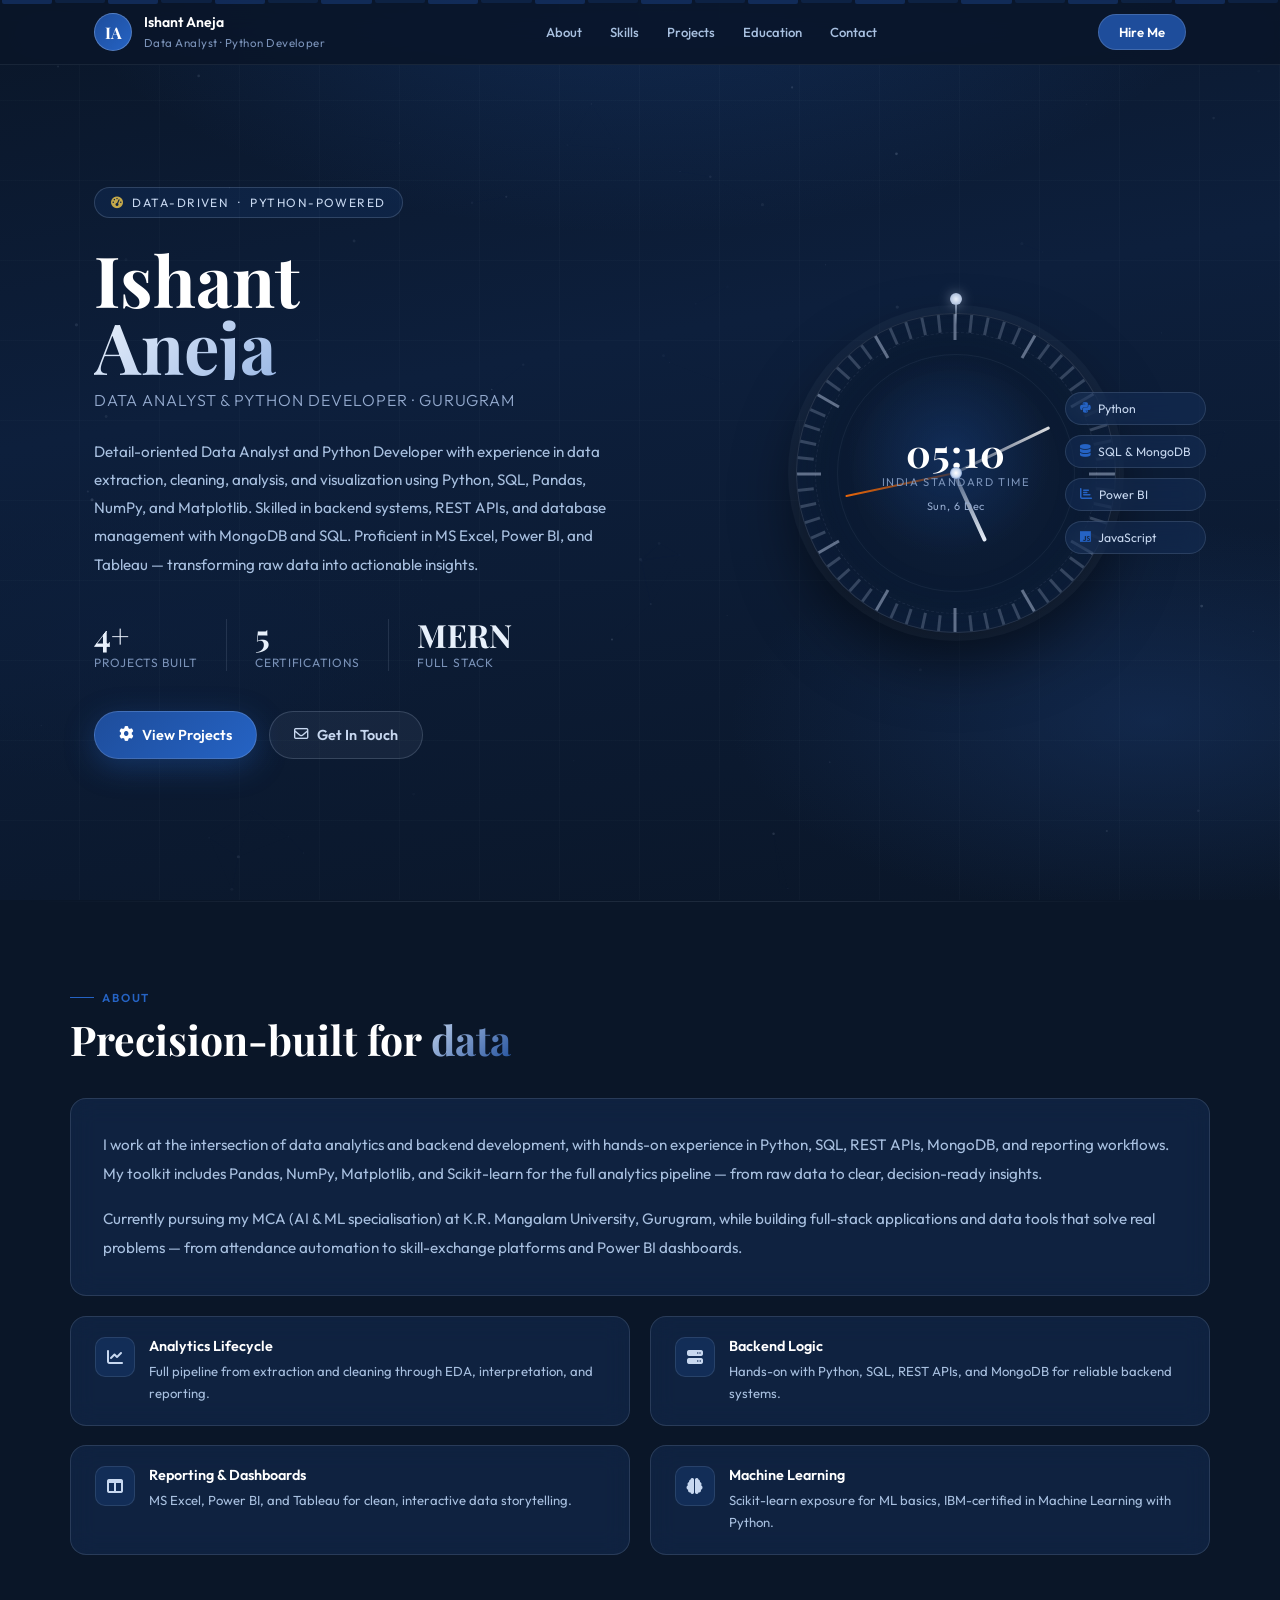
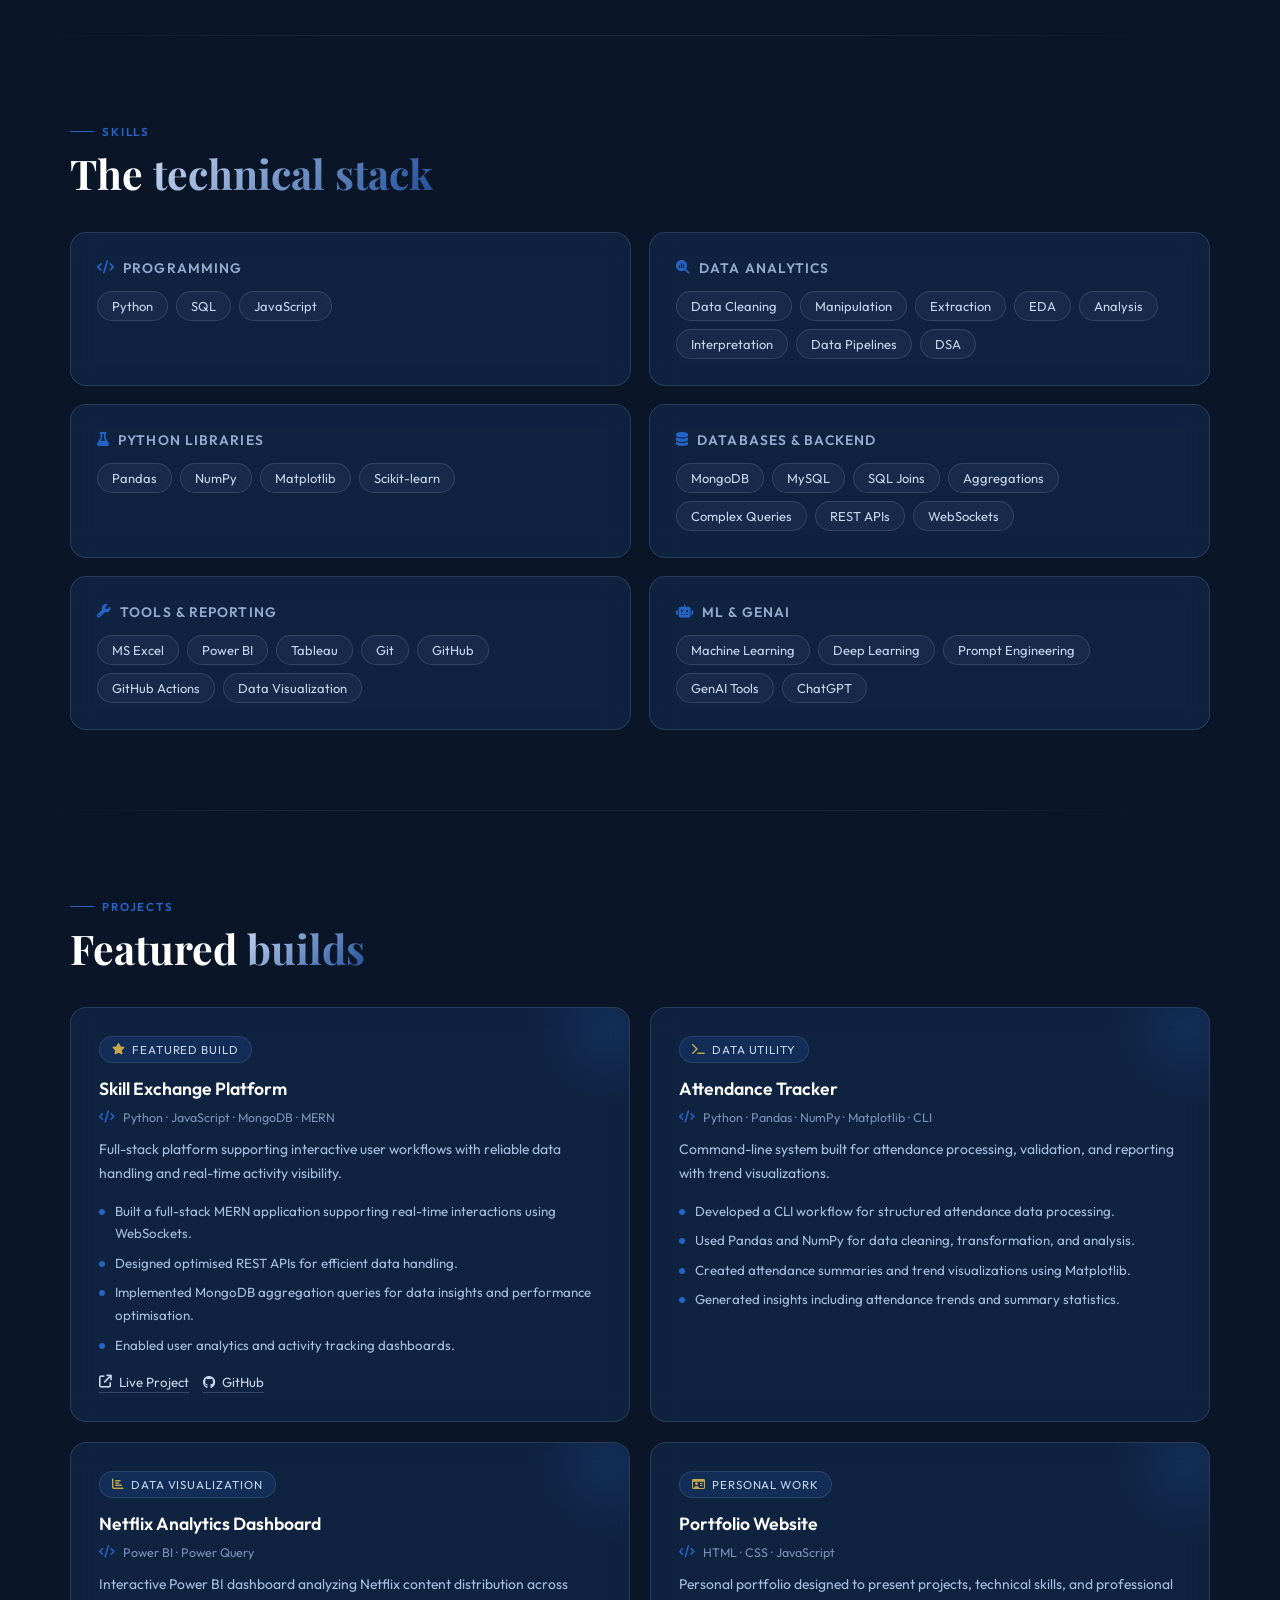
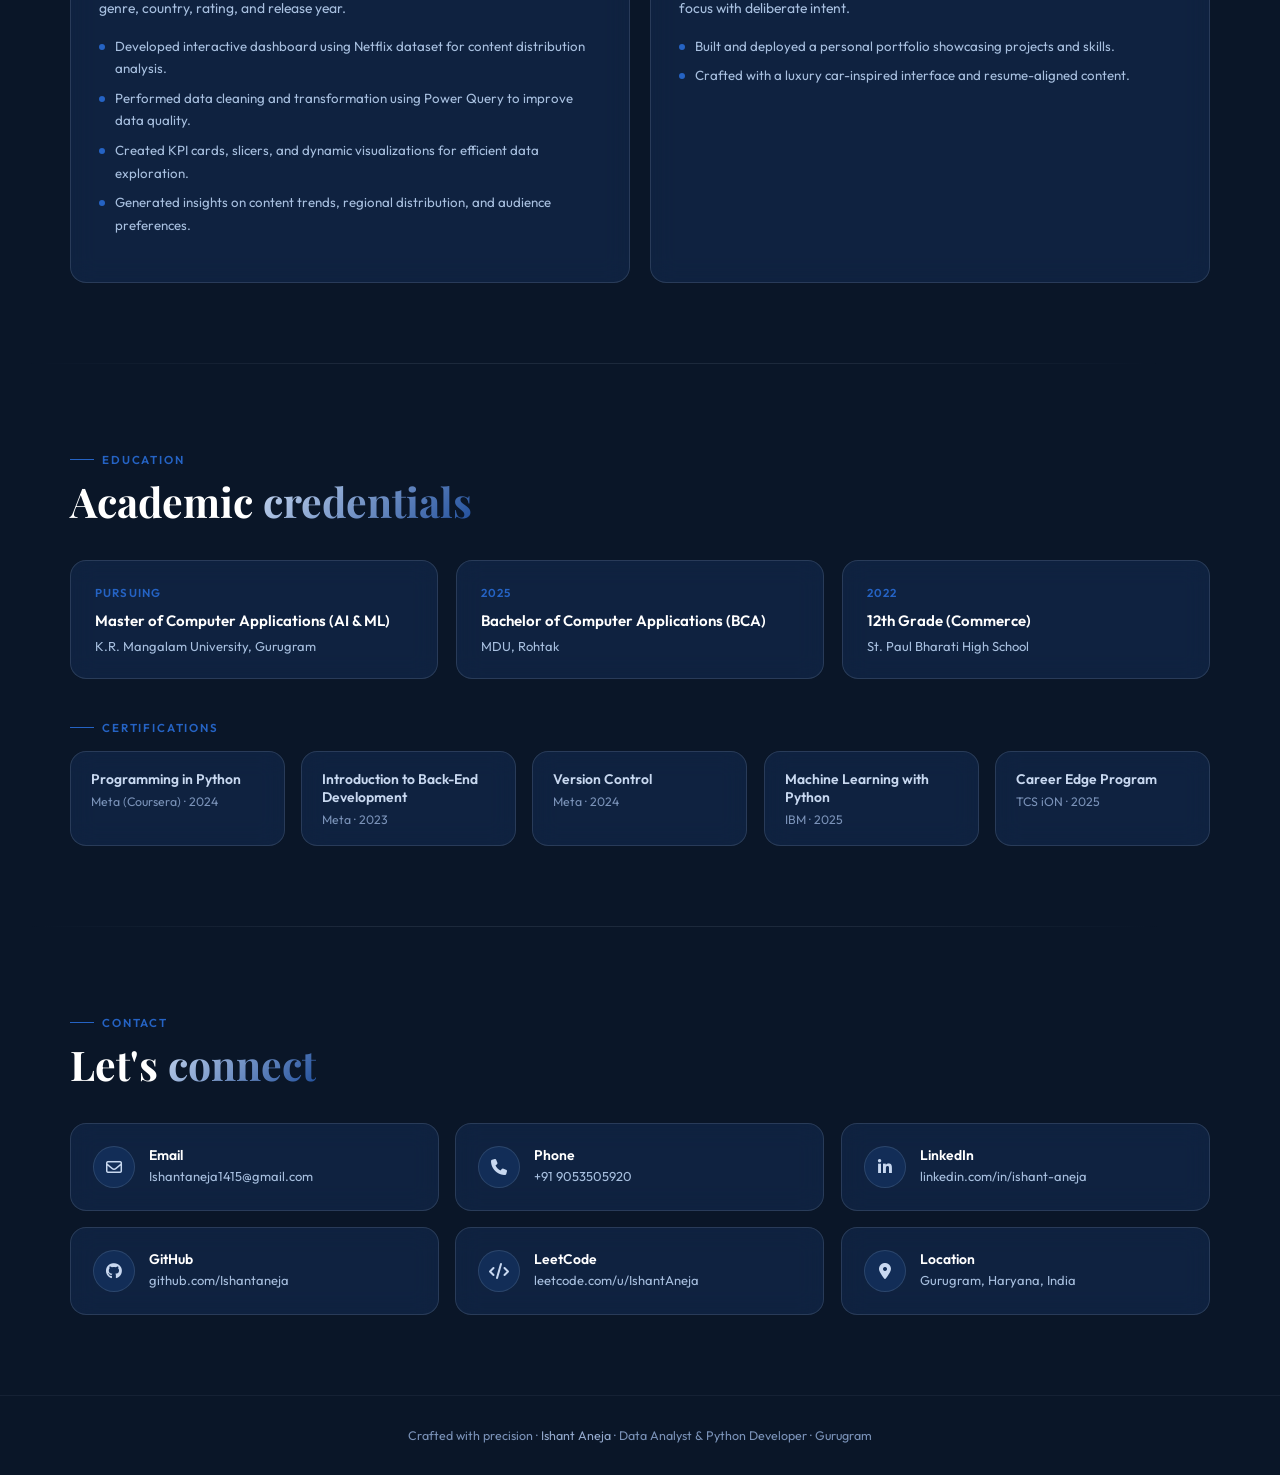
==== commit e808c13e: "Add files via upload" ====
--- a/index.html
+++ b/index.html
@@ -42,7 +42,6 @@
   background: var(--navy);
   color: var(--text-primary);
   overflow-x: hidden;
-  cursor: none;
 }
 
 /* ── BACKGROUND MESH ── */
@@ -61,49 +60,21 @@
   content: '';
   position: fixed; inset: 0; z-index: -2;
   background-image: repeating-linear-gradient(
-    0deg,
-    transparent,
-    transparent 79px,
-    rgba(200,216,240,0.025) 79px,
-    rgba(200,216,240,0.025) 80px
+    0deg, transparent, transparent 79px,
+    rgba(200,216,240,0.025) 79px, rgba(200,216,240,0.025) 80px
   ),
   repeating-linear-gradient(
-    90deg,
-    transparent,
-    transparent 79px,
-    rgba(200,216,240,0.025) 79px,
-    rgba(200,216,240,0.025) 80px
+    90deg, transparent, transparent 79px,
+    rgba(200,216,240,0.025) 79px, rgba(200,216,240,0.025) 80px
   );
   pointer-events: none;
 }
 
 a { color: inherit; text-decoration: none; }
 
-/* ── CUSTOM CURSOR ── */
-#cur-dot {
-  position: fixed; z-index: 9999;
-  width: 8px; height: 8px;
-  border-radius: 50%;
-  background: var(--chrome-bright);
-  transform: translate(-50%,-50%);
-  pointer-events: none;
-  transition: width .18s, height .18s, background .18s;
-}
-#cur-ring {
-  position: fixed; z-index: 9998;
-  width: 32px; height: 32px;
-  border-radius: 50%;
-  border: 1.5px solid rgba(200,216,240,0.55);
-  transform: translate(-50%,-50%);
-  pointer-events: none;
-  transition: width .3s, height .3s, border-color .3s;
-}
-body:has(a:hover) #cur-ring,
-body:has(button:hover) #cur-ring { width: 52px; height: 52px; border-color: var(--chrome); }
-
 /* ── SCROLL PROGRESS ── */
 #progress {
-  position: fixed; top: 0; left: 0; height: 2px;
+  position: fixed; top: 0; left: 0; height: 3px;
   background: linear-gradient(90deg, var(--royal-bright), var(--chrome), var(--royal-bright));
   background-size: 200% 100%;
   animation: shimmer 2s linear infinite;
@@ -119,44 +90,44 @@
 nav {
   position: sticky; top: 0; z-index: 100;
   backdrop-filter: blur(20px) saturate(160%);
-  background: rgba(10,22,40,0.8);
+  background: rgba(10,22,40,0.9);
   border-bottom: 1px solid rgba(200,216,240,0.08);
 }
 .nav-inner {
   max-width: var(--section-max);
   margin: 0 auto;
-  padding: 0 32px;
-  height: 68px;
+  padding: 0 24px;
+  height: 64px;
   display: flex;
   align-items: center;
   justify-content: space-between;
-  gap: 24px;
+  gap: 16px;
 }
 .nav-brand {
-  display: flex; align-items: center; gap: 14px;
+  display: flex; align-items: center; gap: 12px;
 }
 .brand-badge {
-  width: 40px; height: 40px;
+  width: 38px; height: 38px; flex-shrink: 0;
   border-radius: 50%;
   background: linear-gradient(135deg, var(--royal-bright), var(--blue-accent));
   border: 1px solid rgba(200,216,240,0.3);
   display: grid; place-items: center;
   font-family: 'Playfair Display', serif;
-  font-size: 1.05rem; font-weight: 700;
+  font-size: 1rem; font-weight: 700;
   color: var(--white);
-  flex-shrink: 0;
-}
-.brand-text strong { display: block; font-size: .9rem; font-weight: 600; color: var(--white); }
-.brand-text span { font-size: .75rem; color: var(--muted); letter-spacing: .04em; }
-.nav-links { display: flex; gap: 6px; list-style: none; }
+}
+.brand-text strong { display: block; font-size: .88rem; font-weight: 600; color: var(--white); }
+.brand-text span { font-size: .72rem; color: var(--muted); letter-spacing: .04em; }
+.nav-links { display: flex; gap: 4px; list-style: none; }
 .nav-links a {
-  display: inline-block; padding: 8px 14px;
+  display: inline-block; padding: 8px 12px;
   border-radius: 999px;
   font-size: .82rem; font-weight: 500;
   color: var(--text-secondary);
   transition: background .2s, color .2s;
-}
-.nav-links a:hover { background: rgba(200,216,240,0.08); color: var(--white); }
+  -webkit-tap-highlight-color: transparent;
+}
+.nav-links a:hover, .nav-links a:active { background: rgba(200,216,240,0.08); color: var(--white); }
 .nav-cta {
   padding: 9px 20px;
   border-radius: 999px;
@@ -164,21 +135,70 @@
   color: var(--white);
   font-size: .82rem; font-weight: 600;
   border: 1px solid rgba(200,216,240,0.2);
-  transition: background .2s, transform .2s;
+  transition: background .2s, transform .15s;
   white-space: nowrap;
-}
-.nav-cta:hover { background: var(--blue-accent); transform: translateY(-1px); }
+  -webkit-tap-highlight-color: transparent;
+}
+.nav-cta:hover { background: var(--blue-accent); }
+.nav-cta:active { transform: scale(0.97); }
+
+/* Mobile nav toggle */
+.nav-toggle {
+  display: none;
+  flex-direction: column; gap: 5px; cursor: pointer;
+  padding: 8px; border-radius: 8px;
+  background: transparent; border: none;
+  -webkit-tap-highlight-color: transparent;
+}
+.nav-toggle span {
+  display: block; width: 22px; height: 2px;
+  background: var(--chrome); border-radius: 2px;
+  transition: transform .25s, opacity .25s;
+}
+.nav-toggle.open span:nth-child(1) { transform: translateY(7px) rotate(45deg); }
+.nav-toggle.open span:nth-child(2) { opacity: 0; }
+.nav-toggle.open span:nth-child(3) { transform: translateY(-7px) rotate(-45deg); }
+
+/* Mobile menu drawer */
+.mobile-menu {
+  display: none;
+  position: fixed; top: 64px; left: 0; right: 0;
+  background: rgba(10,22,40,0.97);
+  backdrop-filter: blur(20px);
+  border-bottom: 1px solid rgba(200,216,240,0.08);
+  padding: 16px 24px 24px;
+  z-index: 99;
+  flex-direction: column; gap: 4px;
+}
+.mobile-menu.open { display: flex; }
+.mobile-menu a {
+  padding: 14px 16px; border-radius: 10px;
+  font-size: 1rem; color: var(--text-secondary);
+  transition: background .2s, color .2s;
+  display: flex; align-items: center; gap: 12px;
+  -webkit-tap-highlight-color: transparent;
+}
+.mobile-menu a:hover, .mobile-menu a:active { background: rgba(200,216,240,0.08); color: var(--white); }
+.mobile-menu a i { width: 18px; color: var(--blue-accent); }
+.mobile-menu .menu-hire {
+  margin-top: 8px;
+  background: var(--royal-bright);
+  color: var(--white); justify-content: center;
+  font-weight: 600;
+  border-radius: 999px;
+}
+.mobile-menu .menu-hire:active { background: var(--blue-accent); }
 
 /* ── HERO ── */
 .hero {
   max-width: var(--section-max);
   margin: 0 auto;
-  padding: 80px 32px 100px;
+  padding: 70px 24px 90px;
   display: grid;
-  grid-template-columns: 1fr 480px;
-  gap: 64px;
+  grid-template-columns: 1fr 460px;
+  gap: 60px;
   align-items: center;
-  min-height: calc(100vh - 68px);
+  min-height: calc(100vh - 64px);
 }
 .hero-eyebrow {
   display: inline-flex; align-items: center; gap: 8px;
@@ -193,7 +213,7 @@
 .hero-eyebrow i { color: var(--gold-line); }
 .hero h1 {
   font-family: 'Playfair Display', serif;
-  font-size: clamp(3.2rem, 5.5vw, 5.2rem);
+  font-size: clamp(3rem, 5.5vw, 5.2rem);
   font-weight: 700;
   line-height: .95;
   color: var(--white);
@@ -206,7 +226,7 @@
   background-clip: text;
 }
 .hero-role {
-  font-size: 1.05rem; font-weight: 300; color: var(--silver);
+  font-size: 1rem; font-weight: 300; color: var(--silver);
   letter-spacing: .06em; text-transform: uppercase;
   margin-bottom: 28px; margin-top: 8px;
 }
@@ -216,28 +236,21 @@
   margin-bottom: 40px;
 }
 .hero-stats {
-  display: flex; gap: 32px;
+  display: flex; gap: 28px;
   margin-bottom: 40px;
-}
-.stat-item strong { display: block; font-family: 'Playfair Display', serif; font-size: 2.2rem; font-weight: 700; color: var(--chrome-bright); line-height: 1; }
-.stat-item span { font-size: .78rem; color: var(--muted); letter-spacing: .06em; text-transform: uppercase; }
+  flex-wrap: wrap;
+}
+.stat-item strong { display: block; font-family: 'Playfair Display', serif; font-size: 2rem; font-weight: 700; color: var(--chrome-bright); line-height: 1; }
+.stat-item span { font-size: .75rem; color: var(--muted); letter-spacing: .06em; text-transform: uppercase; }
 .stat-div { width: 1px; background: rgba(200,216,240,0.12); }
-.hero-btns { display: flex; gap: 14px; flex-wrap: wrap; }
+.hero-btns { display: flex; gap: 12px; flex-wrap: wrap; }
 .btn {
   display: inline-flex; align-items: center; gap: 9px;
-  padding: 14px 26px; border-radius: 999px;
+  padding: 14px 24px; border-radius: 999px;
   font-size: .9rem; font-weight: 600;
-  cursor: pointer; transition: transform .2s, box-shadow .2s;
-  position: relative; overflow: hidden;
-}
-.btn::after {
-  content: '';
-  position: absolute; inset: 0;
-  background: linear-gradient(90deg, transparent, rgba(255,255,255,0.1), transparent);
-  transform: translateX(-120%);
-  transition: transform .5s;
-}
-.btn:hover::after { transform: translateX(120%); }
+  transition: transform .15s, box-shadow .2s;
+  -webkit-tap-highlight-color: transparent;
+}
 .btn-primary {
   background: linear-gradient(135deg, var(--royal-bright), var(--blue-accent));
   color: var(--white);
@@ -250,8 +263,9 @@
   border: 1px solid rgba(200,216,240,0.18);
 }
 .btn:hover { transform: translateY(-2px); }
-
-/* ── HOOD ORNAMENT / CAR SVG PANEL ── */
+.btn:active { transform: scale(0.97); }
+
+/* ── SPEEDOMETER ── */
 .hero-visual {
   position: relative;
   display: flex; align-items: center; justify-content: center;
@@ -262,7 +276,7 @@
 }
 .speedometer-wrap {
   position: relative;
-  width: 340px; height: 340px;
+  width: 320px; height: 320px;
   margin: 0 auto;
 }
 .speedo-ring {
@@ -296,27 +310,25 @@
 .speedo-center { text-align: center; z-index: 2; }
 .speedo-time {
   font-family: 'Playfair Display', serif;
-  font-size: 2.6rem; font-weight: 700;
+  font-size: 2.4rem; font-weight: 700;
   color: var(--white);
   letter-spacing: .03em;
   line-height: 1;
   margin-bottom: 4px;
 }
-.speedo-label { font-size: .72rem; color: var(--muted); letter-spacing: .14em; text-transform: uppercase; }
-.speedo-tz { font-size: .7rem; color: var(--silver); margin-top: 10px; letter-spacing: .08em; }
-
-/* Tick marks on speedometer */
+.speedo-label { font-size: .7rem; color: var(--muted); letter-spacing: .14em; text-transform: uppercase; }
+.speedo-tz { font-size: .68rem; color: var(--silver); margin-top: 10px; letter-spacing: .08em; }
+
 .tick-wrap { position: absolute; inset: 0; }
 .tick-mark {
   position: absolute;
   left: calc(50% - 1.5px);
-  top: 0; width: 3px; height: 20px;
+  top: 0; width: 3px; height: 18px;
   background: rgba(200,216,240,0.22);
-  transform-origin: center 170px;
-}
-.tick-mark.major { height: 28px; width: 3px; background: rgba(200,216,240,0.45); }
-
-/* Watch hand */
+  transform-origin: center 160px;
+}
+.tick-mark.major { height: 26px; background: rgba(200,216,240,0.45); }
+
 .hand-wrap { position: absolute; inset: 0; display: grid; place-items: end center; padding-bottom: 50%; }
 .hand {
   position: absolute; bottom: 50%;
@@ -324,52 +336,49 @@
   border-radius: 4px 4px 0 0;
   transform-origin: center bottom;
 }
-.hand-hour { height: 80px; background: linear-gradient(180deg, var(--chrome-bright), rgba(200,216,240,.3)); }
-.hand-min { height: 112px; background: linear-gradient(180deg, rgba(255,255,255,.85), rgba(255,255,255,.2)); width: 3px; left: calc(50% - 1.5px); }
-.hand-sec { height: 120px; background: linear-gradient(180deg, var(--speed-orange), rgba(232,102,10,.2)); width: 2px; left: calc(50% - 1px); }
+.hand-hour { height: 75px; background: linear-gradient(180deg, var(--chrome-bright), rgba(200,216,240,.3)); }
+.hand-min { height: 105px; background: linear-gradient(180deg, rgba(255,255,255,.85), rgba(255,255,255,.2)); width: 3px; left: calc(50% - 1.5px); }
+.hand-sec { height: 112px; background: linear-gradient(180deg, var(--speed-orange), rgba(232,102,10,.2)); width: 2px; left: calc(50% - 1px); }
 .hand-pivot {
   position: absolute; left: 50%; top: 50%;
   transform: translate(-50%,-50%);
-  width: 14px; height: 14px; border-radius: 50%;
+  width: 12px; height: 12px; border-radius: 50%;
   background: radial-gradient(circle, var(--white) 0%, var(--chrome) 50%, var(--royal-bright) 100%);
   z-index: 5;
 }
 
-/* Hood ornament */
 .hood-ornament {
   position: absolute;
-  top: -22px; left: 50%; transform: translateX(-50%);
-  display: flex; flex-direction: column; align-items: center; gap: 0;
+  top: -20px; left: 50%; transform: translateX(-50%);
+  display: flex; flex-direction: column; align-items: center;
   z-index: 10;
 }
-.ornament-stem { width: 2px; height: 22px; background: linear-gradient(180deg, rgba(200,216,240,0.6), transparent); }
+.ornament-stem { width: 2px; height: 20px; background: linear-gradient(180deg, rgba(200,216,240,0.6), transparent); }
 .ornament-star {
-  width: 14px; height: 14px;
+  width: 12px; height: 12px;
   border-radius: 50%;
   background: radial-gradient(circle, var(--chrome-bright), var(--silver));
   box-shadow: 0 0 12px rgba(200,216,240,0.5);
 }
 
-/* Info pills around the dial */
 .dial-pills {
-  display: flex; flex-direction: column; gap: 12px;
-  position: absolute; right: -30px; top: 50%; transform: translateY(-50%);
+  display: flex; flex-direction: column; gap: 10px;
+  position: absolute; right: -20px; top: 50%; transform: translateY(-50%);
 }
 .dial-pill {
-  padding: 9px 16px; border-radius: 999px;
+  padding: 8px 14px; border-radius: 999px;
   background: var(--card-bg);
   border: 1px solid var(--card-border);
-  font-size: .78rem; color: var(--chrome);
+  font-size: .76rem; color: var(--chrome);
   white-space: nowrap;
   backdrop-filter: blur(12px);
   display: flex; align-items: center; gap: 7px;
-  transition: border-color .3s, transform .3s;
-}
-.dial-pill:hover { border-color: var(--card-border-hover); transform: translateX(-4px); }
+  transition: border-color .3s;
+}
 .dial-pill i { color: var(--blue-accent); }
 
 /* ── SECTIONS ── */
-section { padding: 80px 32px; }
+section { padding: 80px 24px; }
 .section-inner { max-width: var(--section-max); margin: 0 auto; }
 .section-label {
   display: inline-flex; align-items: center; gap: 8px;
@@ -385,10 +394,10 @@
 }
 .section-title {
   font-family: 'Playfair Display', serif;
-  font-size: clamp(2rem, 3.2vw, 2.8rem);
+  font-size: clamp(1.9rem, 3.2vw, 2.8rem);
   font-weight: 700; color: var(--white);
   line-height: 1.1;
-  margin-bottom: 40px;
+  margin-bottom: 36px;
 }
 .section-title span {
   background: linear-gradient(135deg, var(--chrome), var(--royal-bright));
@@ -398,14 +407,14 @@
 
 /* ── DIVIDER ── */
 .divider {
-  max-width: var(--section-max); margin: 0 auto 0;
+  max-width: var(--section-max); margin: 0 auto;
   height: 1px;
   background: linear-gradient(90deg, transparent, rgba(200,216,240,0.1) 30%, rgba(200,216,240,0.1) 70%, transparent);
-  position: relative; overflow: visible;
+  position: relative; overflow: hidden;
 }
 .divider::after {
   content: '';
-  position: absolute; top: 0; left: -100%; width: 60%; height: 1px;
+  position: absolute; top: 0; left: -60%; width: 60%; height: 1px;
   background: linear-gradient(90deg, transparent, rgba(200,216,240,0.4), transparent);
   animation: scan 4s ease-in-out infinite;
 }
@@ -419,18 +428,20 @@
   backdrop-filter: blur(12px);
   transition: border-color .3s, transform .3s, box-shadow .3s;
 }
-.card:hover {
-  border-color: var(--card-border-hover);
-  transform: translateY(-3px);
-  box-shadow: 0 20px 50px rgba(0,0,0,0.25);
+@media (hover: hover) {
+  .card:hover {
+    border-color: var(--card-border-hover);
+    transform: translateY(-3px);
+    box-shadow: 0 20px 50px rgba(0,0,0,0.25);
+  }
 }
 
 /* ── ABOUT ── */
-.about-grid { display: grid; grid-template-columns: 1fr 1fr; gap: 24px; }
-.about-main { grid-column: 1 / -1; padding: 36px; }
-.about-main p { color: var(--text-secondary); line-height: 1.9; font-size: .96rem; margin-bottom: 18px; }
+.about-grid { display: grid; grid-template-columns: 1fr 1fr; gap: 20px; }
+.about-main { grid-column: 1 / -1; padding: 32px; }
+.about-main p { color: var(--text-secondary); line-height: 1.9; font-size: .95rem; margin-bottom: 16px; }
 .about-main p:last-child { margin-bottom: 0; }
-.about-point { padding: 22px 28px; display: flex; gap: 16px; align-items: flex-start; }
+.about-point { padding: 20px 24px; display: flex; gap: 14px; align-items: flex-start; }
 .point-icon {
   width: 40px; height: 40px; flex-shrink: 0;
   border-radius: var(--radius-sm);
@@ -444,32 +455,32 @@
 .about-point p { font-size: .82rem; color: var(--text-secondary); line-height: 1.7; }
 
 /* ── SKILLS ── */
-.skills-outer { display: grid; grid-template-columns: repeat(2, 1fr); gap: 20px; }
-.skill-card { padding: 28px; }
-.skill-card h3 { font-size: .88rem; font-weight: 600; letter-spacing: .08em; text-transform: uppercase; color: var(--silver); margin-bottom: 16px; display: flex; align-items: center; gap: 8px; }
+.skills-outer { display: grid; grid-template-columns: repeat(2, 1fr); gap: 18px; }
+.skill-card { padding: 26px; }
+.skill-card h3 { font-size: .86rem; font-weight: 600; letter-spacing: .08em; text-transform: uppercase; color: var(--silver); margin-bottom: 14px; display: flex; align-items: center; gap: 8px; }
 .skill-card h3 i { color: var(--blue-accent); }
-.pills { display: flex; flex-wrap: wrap; gap: 9px; }
+.pills { display: flex; flex-wrap: wrap; gap: 8px; }
 .pill {
-  padding: 7px 15px; border-radius: 999px;
+  padding: 6px 14px; border-radius: 999px;
   border: 1px solid rgba(200,216,240,0.15);
   background: rgba(200,216,240,0.05);
-  font-size: .82rem; color: var(--chrome);
-  cursor: default;
-  transition: background .2s, border-color .2s, transform .2s;
-}
-.pill:hover { background: rgba(37,99,196,0.2); border-color: rgba(200,216,240,0.35); transform: translateY(-2px); }
+  font-size: .81rem; color: var(--chrome);
+  transition: background .2s, border-color .2s;
+}
+@media (hover: hover) {
+  .pill:hover { background: rgba(37,99,196,0.2); border-color: rgba(200,216,240,0.35); }
+}
 
 /* ── PROJECTS ── */
-.projects-grid { display: grid; grid-template-columns: repeat(2, 1fr); gap: 22px; }
-.project-card { padding: 30px; position: relative; overflow: hidden; }
+.projects-grid { display: grid; grid-template-columns: repeat(2, 1fr); gap: 20px; }
+.project-card { padding: 28px; position: relative; overflow: hidden; }
 .project-card::before {
   content: '';
   position: absolute; top: -60px; right: -60px;
   width: 160px; height: 160px; border-radius: 50%;
   background: radial-gradient(circle, rgba(37,99,196,0.18), transparent 70%);
-  transition: transform .5s, opacity .5s;
-}
-.project-card:hover::before { transform: scale(1.5) translate(10px,-10px); opacity: .7; }
+  pointer-events: none;
+}
 .project-badge {
   display: inline-flex; align-items: center; gap: 6px;
   padding: 5px 12px; border-radius: 999px;
@@ -480,79 +491,78 @@
   margin-bottom: 14px;
 }
 .project-badge i { color: var(--gold-line); }
-.project-card h3 { font-size: 1.12rem; font-weight: 600; margin-bottom: 10px; color: var(--white); }
+.project-card h3 { font-size: 1.1rem; font-weight: 600; margin-bottom: 10px; color: var(--white); }
 .project-tech {
   display: flex; align-items: center; gap: 8px;
   font-size: .78rem; color: var(--muted);
-  margin-bottom: 14px;
+  margin-bottom: 12px;
 }
 .project-tech i { color: var(--blue-accent); }
-.project-card > p { font-size: .88rem; color: var(--text-secondary); line-height: 1.75; margin-bottom: 16px; }
-.project-bullets { list-style: none; display: grid; gap: 8px; margin-bottom: 20px; }
+.project-card > p { font-size: .87rem; color: var(--text-secondary); line-height: 1.75; margin-bottom: 14px; }
+.project-bullets { list-style: none; display: grid; gap: 7px; margin-bottom: 18px; }
 .project-bullets li {
   position: relative; padding-left: 16px;
-  font-size: .84rem; color: var(--text-secondary); line-height: 1.7;
-  transition: color .2s, transform .2s;
-}
-.project-bullets li:hover { color: var(--chrome); transform: translateX(3px); }
+  font-size: .83rem; color: var(--text-secondary); line-height: 1.7;
+}
 .project-bullets li::before {
   content: '';
   position: absolute; left: 0; top: 9px;
   width: 6px; height: 6px; border-radius: 50%;
   background: var(--blue-accent);
-  transition: box-shadow .2s;
-}
-.project-bullets li:hover::before { box-shadow: 0 0 8px rgba(37,99,196,0.8); }
+}
 .project-links { display: flex; gap: 14px; flex-wrap: wrap; }
 .project-links a {
   display: inline-flex; align-items: center; gap: 7px;
-  font-size: .84rem; color: var(--chrome);
+  font-size: .83rem; color: var(--chrome);
   border-bottom: 1px solid rgba(200,216,240,0.2);
   padding-bottom: 2px;
   transition: color .2s, border-color .2s;
+  -webkit-tap-highlight-color: transparent;
 }
 .project-links a:hover { color: var(--white); border-color: var(--chrome-bright); }
 .project-links a i { font-size: .8rem; }
 
 /* ── EDUCATION ── */
-.edu-grid { display: grid; grid-template-columns: repeat(3, 1fr); gap: 20px; margin-bottom: 24px; }
-.cert-grid { display: grid; grid-template-columns: repeat(auto-fill, minmax(220px, 1fr)); gap: 18px; }
-.edu-card { padding: 26px; }
+.edu-grid { display: grid; grid-template-columns: repeat(3, 1fr); gap: 18px; margin-bottom: 24px; }
+.cert-grid { display: grid; grid-template-columns: repeat(auto-fill, minmax(200px, 1fr)); gap: 16px; }
+.edu-card { padding: 24px; }
 .edu-tag { font-size: .72rem; color: var(--blue-accent); text-transform: uppercase; letter-spacing: .1em; font-weight: 600; margin-bottom: 10px; display: block; }
-.edu-card h3 { font-size: .95rem; font-weight: 600; color: var(--white); margin-bottom: 7px; line-height: 1.4; }
-.edu-card p { font-size: .82rem; color: var(--text-secondary); }
-.cert-card { padding: 20px 22px; }
-.cert-card h4 { font-size: .88rem; font-weight: 600; color: var(--chrome); margin-bottom: 6px; }
-.cert-card p { font-size: .78rem; color: var(--muted); }
+.edu-card h3 { font-size: .94rem; font-weight: 600; color: var(--white); margin-bottom: 7px; line-height: 1.4; }
+.edu-card p { font-size: .81rem; color: var(--text-secondary); }
+.cert-card { padding: 18px 20px; }
+.cert-card h4 { font-size: .87rem; font-weight: 600; color: var(--chrome); margin-bottom: 6px; }
+.cert-card p { font-size: .77rem; color: var(--muted); }
 
 /* ── CONTACT ── */
-.contact-grid { display: grid; grid-template-columns: repeat(3, 1fr); gap: 18px; }
-.contact-card { padding: 24px; display: flex; gap: 16px; align-items: flex-start; }
+.contact-grid { display: grid; grid-template-columns: repeat(3, 1fr); gap: 16px; }
+.contact-card { padding: 22px; display: flex; gap: 14px; align-items: flex-start; }
 .contact-icon {
-  width: 44px; height: 44px; border-radius: 50%; flex-shrink: 0;
+  width: 42px; height: 42px; border-radius: 50%; flex-shrink: 0;
   background: rgba(37,99,196,0.18);
   border: 1px solid rgba(200,216,240,0.14);
   display: grid; place-items: center;
   color: var(--chrome);
   transition: background .25s, box-shadow .25s, transform .25s;
 }
-.contact-card:hover .contact-icon {
-  background: rgba(37,99,196,0.35);
-  box-shadow: 0 0 16px rgba(37,99,196,0.4);
-  transform: scale(1.08) rotate(6deg);
-}
-.contact-card strong { display: block; font-size: .88rem; font-weight: 600; margin-bottom: 4px; }
-.contact-card p { font-size: .82rem; color: var(--text-secondary); }
+@media (hover: hover) {
+  .contact-card:hover .contact-icon {
+    background: rgba(37,99,196,0.35);
+    box-shadow: 0 0 16px rgba(37,99,196,0.4);
+    transform: scale(1.08) rotate(6deg);
+  }
+}
+.contact-card strong { display: block; font-size: .87rem; font-weight: 600; margin-bottom: 4px; }
+.contact-card p { font-size: .81rem; color: var(--text-secondary); }
 
 /* ── FOOTER ── */
 footer {
-  text-align: center; padding: 36px 32px;
-  font-size: .8rem; color: var(--muted);
+  text-align: center; padding: 32px 24px;
+  font-size: .78rem; color: var(--muted);
   border-top: 1px solid rgba(200,216,240,0.06);
 }
 footer span { color: var(--silver); }
 
-/* ── GRILLE DECORATION ── */
+/* ── GRILLE ── */
 .grille {
   position: absolute; left: 0; right: 0;
   height: 4px; overflow: hidden;
@@ -572,35 +582,76 @@
 .stagger.vis > *:nth-child(5) { opacity: 1; transform: none; transition-delay: .33s; }
 .stagger.vis > *:nth-child(6) { opacity: 1; transform: none; transition-delay: .40s; }
 
-/* ── TILT ── */
-.tilt { transform-style: preserve-3d; will-change: transform; }
-
-/* ── RESPONSIVE ── */
+/* ── TILT (desktop only) ── */
+@media (hover: hover) {
+  .tilt { transform-style: preserve-3d; will-change: transform; }
+}
+
+/* ── RESPONSIVE — TABLET ── */
 @media (max-width: 1060px) {
-  .hero { grid-template-columns: 1fr; gap: 50px; }
+  .hero { grid-template-columns: 1fr; gap: 48px; padding: 56px 24px 80px; min-height: auto; }
   .hero-visual { order: -1; }
-  .dial-pills { right: -10px; }
-  .about-grid, .skills-outer, .projects-grid, .edu-grid, .contact-grid { grid-template-columns: 1fr; }
-  .about-main { grid-column: auto; }
-}
-@media (max-width: 720px) {
-  section { padding: 56px 20px; }
-  nav .nav-links { display: none; }
-  .hero { padding: 50px 20px 70px; }
-  .hero-stats { gap: 20px; }
-  .speedometer-wrap { width: 260px; height: 260px; }
+  .speedometer-wrap { width: 280px; height: 280px; }
+  .hand-hour { height: 65px; }
+  .hand-min { height: 92px; }
+  .hand-sec { height: 98px; }
+  .tick-mark { transform-origin: center 140px; }
+  .dial-pills { right: 0px; }
+  .about-grid { grid-template-columns: 1fr 1fr; }
+  .about-main { grid-column: 1 / -1; }
+  .skills-outer { grid-template-columns: 1fr 1fr; }
+  .projects-grid { grid-template-columns: 1fr; }
+  .edu-grid { grid-template-columns: 1fr 1fr; }
+  .contact-grid { grid-template-columns: 1fr 1fr; }
+}
+
+/* ── RESPONSIVE — MOBILE ── */
+@media (max-width: 680px) {
+  section { padding: 56px 16px; }
+  nav .nav-links, nav .nav-cta { display: none; }
+  .nav-toggle { display: flex; }
+  .nav-inner { padding: 0 16px; }
+
+  .hero { padding: 40px 16px 60px; gap: 36px; }
+  .hero h1 { font-size: clamp(2.6rem, 9vw, 3.4rem); }
+  .hero-role { font-size: .85rem; }
+  .hero-desc { font-size: .9rem; }
+  .hero-stats { gap: 18px; }
+  .stat-item strong { font-size: 1.7rem; }
+
+  .speedometer-wrap { width: 240px; height: 240px; }
+  .hand-hour { height: 55px; }
+  .hand-min { height: 78px; }
+  .hand-sec { height: 84px; }
+  .tick-mark { transform-origin: center 120px; height: 14px; }
+  .tick-mark.major { height: 20px; }
+  .speedo-time { font-size: 1.9rem; }
   .dial-pills { display: none; }
-  #cur-dot, #cur-ring { display: none; }
-  body { cursor: auto; }
+
+  .about-grid { grid-template-columns: 1fr; }
+  .about-main { grid-column: auto; padding: 24px; }
+  .skills-outer { grid-template-columns: 1fr; }
+  .skill-card { grid-column: auto !important; }
+  .projects-grid { grid-template-columns: 1fr; }
+  .edu-grid { grid-template-columns: 1fr; }
   .cert-grid { grid-template-columns: 1fr 1fr; }
+  .contact-grid { grid-template-columns: 1fr; }
+  .hero-btns { flex-direction: column; }
+  .btn { justify-content: center; }
+
+  .section-title { margin-bottom: 24px; }
+}
+
+@media (max-width: 400px) {
+  .cert-grid { grid-template-columns: 1fr; }
+  .hero-stats { flex-direction: column; gap: 12px; }
+  .stat-div { display: none; }
 }
 </style>
 </head>
 <body>
 
 <div id="progress"></div>
-<div id="cur-ring"></div>
-<div id="cur-dot"></div>
 <canvas id="canvas"></canvas>
 
 <!-- ── TOP GRILLE ── -->
@@ -633,8 +684,21 @@
       <li><a href="#contact">Contact</a></li>
     </ul>
     <a href="#contact" class="nav-cta">Hire Me</a>
+    <button class="nav-toggle" id="navToggle" aria-label="Menu">
+      <span></span><span></span><span></span>
+    </button>
   </div>
 </nav>
+
+<!-- Mobile Menu -->
+<div class="mobile-menu" id="mobileMenu">
+  <a href="#about" class="menu-link"><i class="fa-solid fa-user"></i> About</a>
+  <a href="#skills" class="menu-link"><i class="fa-solid fa-code"></i> Skills</a>
+  <a href="#projects" class="menu-link"><i class="fa-solid fa-gear"></i> Projects</a>
+  <a href="#education" class="menu-link"><i class="fa-solid fa-graduation-cap"></i> Education</a>
+  <a href="#contact" class="menu-link"><i class="fa-solid fa-envelope"></i> Contact</a>
+  <a href="#contact" class="menu-hire"><i class="fa-solid fa-briefcase"></i> Hire Me</a>
+</div>
 
 <!-- ── HERO ── -->
 <section style="padding:0;">
@@ -650,10 +714,10 @@
       </h1>
       <p class="hero-role">Data Analyst &amp; Python Developer · Gurugram</p>
       <p class="hero-desc">
-        Data-driven Python Developer with experience in SQL, data analytics, and automation.
-        Skilled in building scalable applications, analysing large datasets, and developing
-        dashboards using Power BI. Strong interest in finance automation, reporting, and
-        process optimisation.
+        Detail-oriented Data Analyst and Python Developer with experience in data extraction, cleaning,
+        analysis, and visualization using Python, SQL, Pandas, NumPy, and Matplotlib. Skilled in backend
+        systems, REST APIs, and database management with MongoDB and SQL. Proficient in MS Excel, Power BI,
+        and Tableau — transforming raw data into actionable insights.
       </p>
       <div class="hero-stats">
         <div class="stat-item">
@@ -683,7 +747,6 @@
           <div class="ornament-star"></div>
           <div class="ornament-stem"></div>
         </div>
-
         <div class="speedometer-wrap">
           <div class="speedo-ring">
             <div class="tick-wrap" id="ticks"></div>
@@ -700,7 +763,6 @@
             </div>
           </div>
         </div>
-
         <div class="dial-pills">
           <div class="dial-pill"><i class="fa-brands fa-python"></i> Python</div>
           <div class="dial-pill"><i class="fa-solid fa-database"></i> SQL &amp; MongoDB</div>
@@ -712,7 +774,7 @@
   </div>
 </section>
 
-<div class="divider" style="padding: 0 32px;"><div style="max-width:var(--section-max);margin:0 auto;height:1px;background:linear-gradient(90deg, transparent, rgba(200,216,240,0.1) 30%, rgba(200,216,240,0.1) 70%, transparent);position:relative;"></div></div>
+<div class="divider" style="margin:0 24px;"></div>
 
 <!-- ── ABOUT ── -->
 <section id="about">
@@ -723,21 +785,21 @@
       <article class="card about-main tilt">
         <p>
           I work at the intersection of data analytics and backend development, with hands-on
-          experience in Python, SQL, REST APIs, MongoDB, and reporting workflows. My focus is on
-          extracting clarity from raw information, building dependable systems, and presenting data
-          in ways that support better decisions.
+          experience in Python, SQL, REST APIs, MongoDB, and reporting workflows. My toolkit includes
+          Pandas, NumPy, Matplotlib, and Scikit-learn for the full analytics pipeline — from raw data
+          to clear, decision-ready insights.
         </p>
         <p>
           Currently pursuing my MCA (AI &amp; ML specialisation) at K.R. Mangalam University,
-          Gurugram, while building full-stack applications and data tools that solve real problems
-          — from attendance automation to skill-exchange platforms.
+          Gurugram, while building full-stack applications and data tools that solve real problems —
+          from attendance automation to skill-exchange platforms and Power BI dashboards.
         </p>
       </article>
       <article class="card about-point tilt">
         <div class="point-icon"><i class="fa-solid fa-chart-line"></i></div>
         <div>
           <h4>Analytics Lifecycle</h4>
-          <p>Strong understanding from extraction and cleaning through to interpretation and reporting.</p>
+          <p>Full pipeline from extraction and cleaning through EDA, interpretation, and reporting.</p>
         </div>
       </article>
       <article class="card about-point tilt">
@@ -751,21 +813,21 @@
         <div class="point-icon"><i class="fa-solid fa-table-columns"></i></div>
         <div>
           <h4>Reporting &amp; Dashboards</h4>
-          <p>Working knowledge of MS Excel, Power BI, and Tableau for clear data storytelling.</p>
+          <p>MS Excel, Power BI, and Tableau for clean, interactive data storytelling.</p>
         </div>
       </article>
       <article class="card about-point tilt">
         <div class="point-icon"><i class="fa-solid fa-brain"></i></div>
         <div>
-          <h4>Machine Learning Basics</h4>
-          <p>Growing exposure to ML concepts, certified via IBM's ML with Python course.</p>
+          <h4>Machine Learning</h4>
+          <p>Scikit-learn exposure for ML basics, IBM-certified in Machine Learning with Python.</p>
         </div>
       </article>
     </div>
   </div>
 </section>
 
-<div class="divider" style="padding:0 32px;"><div style="max-width:var(--section-max);margin:0 auto;height:1px;background:linear-gradient(90deg,transparent,rgba(200,216,240,0.1) 30%,rgba(200,216,240,0.1) 70%,transparent);position:relative;"></div></div>
+<div class="divider" style="margin:0 24px;"></div>
 
 <!-- ── SKILLS ── -->
 <section id="skills">
@@ -787,10 +849,20 @@
           <span class="pill">Data Cleaning</span>
           <span class="pill">Manipulation</span>
           <span class="pill">Extraction</span>
+          <span class="pill">EDA</span>
           <span class="pill">Analysis</span>
           <span class="pill">Interpretation</span>
           <span class="pill">Data Pipelines</span>
           <span class="pill">DSA</span>
+        </div>
+      </article>
+      <article class="card skill-card tilt">
+        <h3><i class="fa-solid fa-flask"></i> Python Libraries</h3>
+        <div class="pills">
+          <span class="pill">Pandas</span>
+          <span class="pill">NumPy</span>
+          <span class="pill">Matplotlib</span>
+          <span class="pill">Scikit-learn</span>
         </div>
       </article>
       <article class="card skill-card tilt">
@@ -806,7 +878,7 @@
         </div>
       </article>
       <article class="card skill-card tilt">
-        <h3><i class="fa-solid fa-wrench"></i> Tools &amp; Deployment</h3>
+        <h3><i class="fa-solid fa-wrench"></i> Tools &amp; Reporting</h3>
         <div class="pills">
           <span class="pill">MS Excel</span>
           <span class="pill">Power BI</span>
@@ -814,24 +886,24 @@
           <span class="pill">Git</span>
           <span class="pill">GitHub</span>
           <span class="pill">GitHub Actions</span>
-          <span class="pill">Git APIs</span>
-        </div>
-      </article>
-      <article class="card skill-card tilt" style="grid-column: 1/-1;">
-        <h3><i class="fa-solid fa-robot"></i> Learning &amp; GenAI Focus</h3>
+          <span class="pill">Data Visualization</span>
+        </div>
+      </article>
+      <article class="card skill-card tilt">
+        <h3><i class="fa-solid fa-robot"></i> ML &amp; GenAI</h3>
         <div class="pills">
           <span class="pill">Machine Learning</span>
           <span class="pill">Deep Learning</span>
-          <span class="pill">ChatGPT</span>
           <span class="pill">Prompt Engineering</span>
           <span class="pill">GenAI Tools</span>
+          <span class="pill">ChatGPT</span>
         </div>
       </article>
     </div>
   </div>
 </section>
 
-<div class="divider" style="padding:0 32px;"><div style="max-width:var(--section-max);margin:0 auto;height:1px;background:linear-gradient(90deg,transparent,rgba(200,216,240,0.1) 30%,rgba(200,216,240,0.1) 70%,transparent);position:relative;"></div></div>
+<div class="divider" style="margin:0 24px;"></div>
 
 <!-- ── PROJECTS ── -->
 <section id="projects">
@@ -860,23 +932,26 @@
       <article class="card project-card tilt">
         <div class="project-badge"><i class="fa-solid fa-terminal"></i> Data Utility</div>
         <h3>Attendance Tracker</h3>
-        <div class="project-tech"><i class="fa-solid fa-code"></i> Python · CLI</div>
-        <p>Command-line system built for attendance processing, validation, and concise reporting with trend insights.</p>
+        <div class="project-tech"><i class="fa-solid fa-code"></i> Python · Pandas · NumPy · Matplotlib · CLI</div>
+        <p>Command-line system built for attendance processing, validation, and reporting with trend visualizations.</p>
         <ul class="project-bullets">
           <li>Developed a CLI workflow for structured attendance data processing.</li>
-          <li>Implemented validation, transformation, and reporting logic.</li>
+          <li>Used Pandas and NumPy for data cleaning, transformation, and analysis.</li>
+          <li>Created attendance summaries and trend visualizations using Matplotlib.</li>
           <li>Generated insights including attendance trends and summary statistics.</li>
         </ul>
       </article>
 
       <article class="card project-card tilt">
-        <div class="project-badge"><i class="fa-solid fa-globe"></i> Frontend Build</div>
-        <h3>Digital Marketing Website</h3>
-        <div class="project-tech"><i class="fa-solid fa-code"></i> HTML · CSS · JavaScript</div>
-        <p>Responsive marketing site designed around user experience and clean device-to-device adaptation.</p>
+        <div class="project-badge"><i class="fa-solid fa-chart-bar"></i> Data Visualization</div>
+        <h3>Netflix Analytics Dashboard</h3>
+        <div class="project-tech"><i class="fa-solid fa-code"></i> Power BI · Power Query</div>
+        <p>Interactive Power BI dashboard analyzing Netflix content distribution across genre, country, rating, and release year.</p>
         <ul class="project-bullets">
-          <li>Created a responsive marketing website with a user-friendly layout.</li>
-          <li>Focused on structure, visual clarity, and smooth browsing across screen sizes.</li>
+          <li>Developed interactive dashboard using Netflix dataset for content distribution analysis.</li>
+          <li>Performed data cleaning and transformation using Power Query to improve data quality.</li>
+          <li>Created KPI cards, slicers, and dynamic visualizations for efficient data exploration.</li>
+          <li>Generated insights on content trends, regional distribution, and audience preferences.</li>
         </ul>
       </article>
 
@@ -895,7 +970,7 @@
   </div>
 </section>
 
-<div class="divider" style="padding:0 32px;"><div style="max-width:var(--section-max);margin:0 auto;height:1px;background:linear-gradient(90deg,transparent,rgba(200,216,240,0.1) 30%,rgba(200,216,240,0.1) 70%,transparent);position:relative;"></div></div>
+<div class="divider" style="margin:0 24px;"></div>
 
 <!-- ── EDUCATION ── -->
 <section id="education">
@@ -910,9 +985,9 @@
         <p>K.R. Mangalam University, Gurugram</p>
       </article>
       <article class="card edu-card tilt">
-        <span class="edu-tag">2022 – 2025</span>
+        <span class="edu-tag">2025</span>
         <h3>Bachelor of Computer Applications (BCA)</h3>
-        <p>Maharshi Dayanand University, Rohtak</p>
+        <p>MDU, Rohtak</p>
       </article>
       <article class="card edu-card tilt">
         <span class="edu-tag">2022</span>
@@ -921,7 +996,7 @@
       </article>
     </div>
 
-    <div class="section-label" style="margin-bottom:18px;">Certifications</div>
+    <div class="section-label" style="margin-bottom:16px;">Certifications</div>
     <div class="cert-grid stagger">
       <article class="card cert-card tilt">
         <h4>Programming in Python</h4>
@@ -947,7 +1022,7 @@
   </div>
 </section>
 
-<div class="divider" style="padding:0 32px;"><div style="max-width:var(--section-max);margin:0 auto;height:1px;background:linear-gradient(90deg,transparent,rgba(200,216,240,0.1) 30%,rgba(200,216,240,0.1) 70%,transparent);position:relative;"></div></div>
+<div class="divider" style="margin:0 24px;"></div>
 
 <!-- ── CONTACT ── -->
 <section id="contact">
@@ -1013,29 +1088,74 @@
   prog.style.width = (t > 0 ? s/t*100 : 0) + '%';
 }, { passive: true });
 
-/* ── CURSOR ── */
-const dot = document.getElementById('cur-dot'), ring = document.getElementById('cur-ring');
-let mx=-200, my=-200, rx=-200, ry=-200;
-window.addEventListener('mousemove', e => { mx=e.clientX; my=e.clientY; dot.style.cssText=`left:${mx}px;top:${my}px`; });
-(function anim(){ rx+=(mx-rx)*.1; ry+=(my-ry)*.1; ring.style.cssText=`left:${rx}px;top:${ry}px`; requestAnimationFrame(anim); })();
+/* ── MOBILE NAV ── */
+const navToggle = document.getElementById('navToggle');
+const mobileMenu = document.getElementById('mobileMenu');
+navToggle.addEventListener('click', () => {
+  navToggle.classList.toggle('open');
+  mobileMenu.classList.toggle('open');
+});
+// Close on link tap
+document.querySelectorAll('.mobile-menu a').forEach(link => {
+  link.addEventListener('click', () => {
+    navToggle.classList.remove('open');
+    mobileMenu.classList.remove('open');
+  });
+});
+// Close on outside tap
+document.addEventListener('click', (e) => {
+  if (!navToggle.contains(e.target) && !mobileMenu.contains(e.target)) {
+    navToggle.classList.remove('open');
+    mobileMenu.classList.remove('open');
+  }
+});
 
 /* ── PARTICLE CANVAS ── */
 (function(){
-  const c=document.getElementById('canvas'), ctx=c.getContext('2d');
-  let W,H,pts=[];
-  function resize(){ W=c.width=window.innerWidth; H=c.height=window.innerHeight; }
-  resize(); window.addEventListener('resize',()=>{ resize(); spawn(); });
-  function P(){ this.reset=function(){ this.x=Math.random()*W; this.y=Math.random()*H; this.vx=(Math.random()-.5)*.25; this.vy=(Math.random()-.5)*.25; this.r=Math.random()*1.4+.3; this.a=Math.random()*.4+.06; this.p=Math.random()*Math.PI*2; }; this.reset(); }
-  function spawn(){ pts=[]; const n=Math.floor(W*H/13000); for(let i=0;i<n;i++) pts.push(new P()); }
+  const c = document.getElementById('canvas'), ctx = c.getContext('2d');
+  let W, H, pts = [];
+  function resize() { W = c.width = window.innerWidth; H = c.height = window.innerHeight; }
+  resize();
+  window.addEventListener('resize', () => { resize(); spawn(); });
+  function P() {
+    this.reset = function() {
+      this.x = Math.random()*W; this.y = Math.random()*H;
+      this.vx = (Math.random()-.5)*.25; this.vy = (Math.random()-.5)*.25;
+      this.r = Math.random()*1.4+.3; this.a = Math.random()*.4+.06;
+      this.p = Math.random()*Math.PI*2;
+    };
+    this.reset();
+  }
+  function spawn() {
+    pts = [];
+    // Fewer particles on mobile for performance
+    const n = Math.floor(W*H / (window.innerWidth < 680 ? 22000 : 13000));
+    for(let i = 0; i < n; i++) pts.push(new P());
+  }
   spawn();
-  const DIST=90;
-  function draw(){
-    ctx.clearRect(0,0,W,H);
-    for(let i=0;i<pts.length;i++) for(let j=i+1;j<pts.length;j++){
-      const dx=pts[i].x-pts[j].x, dy=pts[i].y-pts[j].y, d=Math.sqrt(dx*dx+dy*dy);
-      if(d<DIST){ ctx.strokeStyle=`rgba(37,99,196,${(1-d/DIST)*.09})`; ctx.lineWidth=.5; ctx.beginPath(); ctx.moveTo(pts[i].x,pts[i].y); ctx.lineTo(pts[j].x,pts[j].y); ctx.stroke(); }
+  const DIST = window.innerWidth < 680 ? 60 : 90;
+  function draw() {
+    ctx.clearRect(0, 0, W, H);
+    for(let i = 0; i < pts.length; i++) {
+      for(let j = i+1; j < pts.length; j++) {
+        const dx = pts[i].x - pts[j].x, dy = pts[i].y - pts[j].y;
+        const d = Math.sqrt(dx*dx + dy*dy);
+        if(d < DIST) {
+          ctx.strokeStyle = `rgba(37,99,196,${(1-d/DIST)*.09})`;
+          ctx.lineWidth = .5;
+          ctx.beginPath(); ctx.moveTo(pts[i].x, pts[i].y); ctx.lineTo(pts[j].x, pts[j].y); ctx.stroke();
+        }
+      }
     }
-    pts.forEach(p=>{ p.p+=.016; const a=p.a*(0.7+0.3*Math.sin(p.p)); ctx.beginPath(); ctx.arc(p.x,p.y,p.r,0,Math.PI*2); ctx.fillStyle=`rgba(200,216,240,${a})`; ctx.fill(); p.x+=p.vx; p.y+=p.vy; if(p.x<-10)p.x=W+10; if(p.x>W+10)p.x=-10; if(p.y<-10)p.y=H+10; if(p.y>H+10)p.y=-10; });
+    pts.forEach(p => {
+      p.p += .016;
+      const a = p.a*(0.7+0.3*Math.sin(p.p));
+      ctx.beginPath(); ctx.arc(p.x, p.y, p.r, 0, Math.PI*2);
+      ctx.fillStyle = `rgba(200,216,240,${a})`; ctx.fill();
+      p.x += p.vx; p.y += p.vy;
+      if(p.x < -10) p.x = W+10; if(p.x > W+10) p.x = -10;
+      if(p.y < -10) p.y = H+10; if(p.y > H+10) p.y = -10;
+    });
     requestAnimationFrame(draw);
   }
   draw();
@@ -1043,45 +1163,66 @@
 
 /* ── TICK MARKS ── */
 const tickWrap = document.getElementById('ticks');
-for(let i=0;i<60;i++){
-  const t=document.createElement('div');
-  t.className='tick-mark'+(i%5===0?' major':'');
-  t.style.transform=`translateX(-50%) rotate(${i*6}deg)`;
+for(let i = 0; i < 60; i++) {
+  const t = document.createElement('div');
+  t.className = 'tick-mark' + (i%5===0 ? ' major' : '');
+  t.style.transform = `translateX(-50%) rotate(${i*6}deg)`;
   tickWrap.appendChild(t);
 }
 
 /* ── CLOCK ── */
-function updateClock(){
-  const now=new Date();
-  const fmt=new Intl.DateTimeFormat('en-IN',{timeZone:'Asia/Kolkata',hour:'2-digit',minute:'2-digit',second:'2-digit',hour12:false});
-  const parts=Object.fromEntries(fmt.formatToParts(now).filter(p=>p.type!=='literal').map(p=>[p.type,Number(p.value)]));
-  const H=parts.hour,M=parts.minute,S=parts.second;
-  document.getElementById('clock').textContent=`${String(H).padStart(2,'0')}:${String(M).padStart(2,'0')}`;
-  const dfmt=new Intl.DateTimeFormat('en-IN',{timeZone:'Asia/Kolkata',weekday:'short',day:'numeric',month:'short'});
-  document.getElementById('dateLine').textContent=dfmt.format(now);
-  const hA=(H%12+M/60+S/3600)*30, mA=(M+S/60)*6, sA=S*6;
-  document.getElementById('hHour').style.transform=`translateX(-50%) rotate(${hA}deg)`;
-  document.getElementById('hMin').style.transform=`translateX(-50%) rotate(${mA}deg)`;
-  document.getElementById('hSec').style.transform=`translateX(-50%) rotate(${sA}deg)`;
-}
-updateClock(); setInterval(updateClock,1000);
-
-/* ── 3D TILT ── */
-document.querySelectorAll('.tilt').forEach(el=>{
-  el.addEventListener('pointermove',e=>{
-    const r=el.getBoundingClientRect();
-    const x=(e.clientX-r.left-r.width/2)/(r.width/2);
-    const y=(e.clientY-r.top-r.height/2)/(r.height/2);
-    el.style.transform=`perspective(900px) rotateX(${(-y*6).toFixed(2)}deg) rotateY(${(x*8).toFixed(2)}deg) translateZ(6px) scale(1.012)`;
+function updateClock() {
+  const now = new Date();
+  const fmt = new Intl.DateTimeFormat('en-IN', {
+    timeZone: 'Asia/Kolkata',
+    hour: '2-digit', minute: '2-digit', second: '2-digit', hour12: false
   });
-  el.addEventListener('pointerleave',()=>{ el.style.transform=''; });
-});
+  const parts = Object.fromEntries(
+    fmt.formatToParts(now).filter(p => p.type !== 'literal').map(p => [p.type, Number(p.value)])
+  );
+  const H = parts.hour, M = parts.minute, S = parts.second;
+  document.getElementById('clock').textContent = `${String(H).padStart(2,'0')}:${String(M).padStart(2,'0')}`;
+  const dfmt = new Intl.DateTimeFormat('en-IN', {
+    timeZone: 'Asia/Kolkata', weekday: 'short', day: 'numeric', month: 'short'
+  });
+  document.getElementById('dateLine').textContent = dfmt.format(now);
+  const hA = (H%12 + M/60 + S/3600)*30;
+  const mA = (M + S/60)*6;
+  const sA = S*6;
+  document.getElementById('hHour').style.transform = `translateX(-50%) rotate(${hA}deg)`;
+  document.getElementById('hMin').style.transform = `translateX(-50%) rotate(${mA}deg)`;
+  document.getElementById('hSec').style.transform = `translateX(-50%) rotate(${sA}deg)`;
+}
+updateClock();
+setInterval(updateClock, 1000);
+
+/* ── 3D TILT (desktop only) ── */
+if(window.matchMedia('(hover: hover)').matches) {
+  document.querySelectorAll('.tilt').forEach(el => {
+    el.addEventListener('pointermove', e => {
+      const r = el.getBoundingClientRect();
+      const x = (e.clientX - r.left - r.width/2) / (r.width/2);
+      const y = (e.clientY - r.top - r.height/2) / (r.height/2);
+      el.style.transform = `perspective(900px) rotateX(${(-y*6).toFixed(2)}deg) rotateY(${(x*8).toFixed(2)}deg) translateZ(6px) scale(1.012)`;
+    });
+    el.addEventListener('pointerleave', () => { el.style.transform = ''; });
+  });
+}
 
 /* ── INTERSECTION OBSERVER ── */
-const io=new IntersectionObserver(entries=>{
-  entries.forEach(e=>{ if(e.isIntersecting){ e.target.classList.add('vis'); io.unobserve(e.target); } });
-},{ threshold:.1, rootMargin:'0px 0px -30px 0px' });
-document.querySelectorAll('.reveal,.stagger').forEach(el=>io.observe(el));
+const io = new IntersectionObserver(entries => {
+  entries.forEach(e => {
+    if(e.isIntersecting) { e.target.classList.add('vis'); io.unobserve(e.target); }
+  });
+}, { threshold: .08, rootMargin: '0px 0px -20px 0px' });
+document.querySelectorAll('.reveal, .stagger').forEach(el => io.observe(el));
+
+/* ── REDUCED MOTION ── */
+if(window.matchMedia('(prefers-reduced-motion: reduce)').matches) {
+  document.querySelectorAll('.reveal, .stagger > *').forEach(el => {
+    el.style.opacity = '1'; el.style.transform = 'none';
+  });
+}
 </script>
 </body>
 </html>
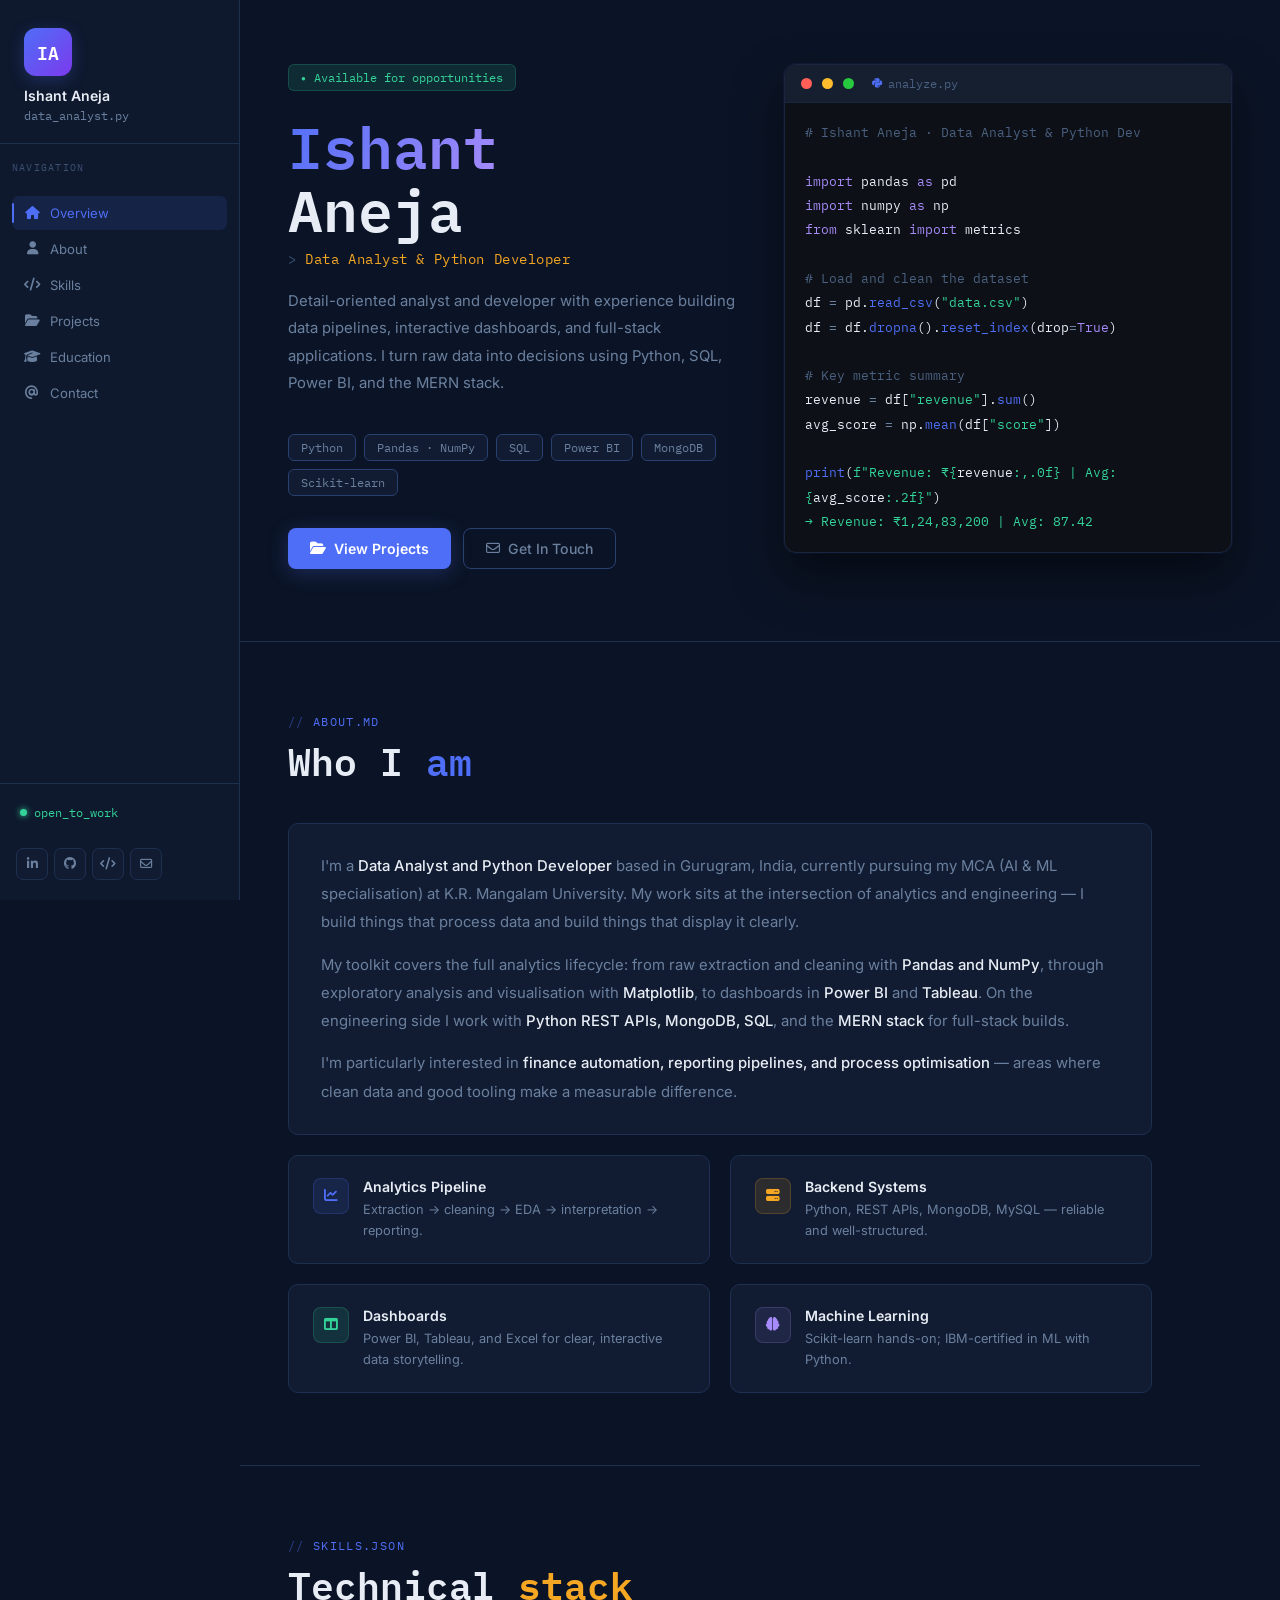
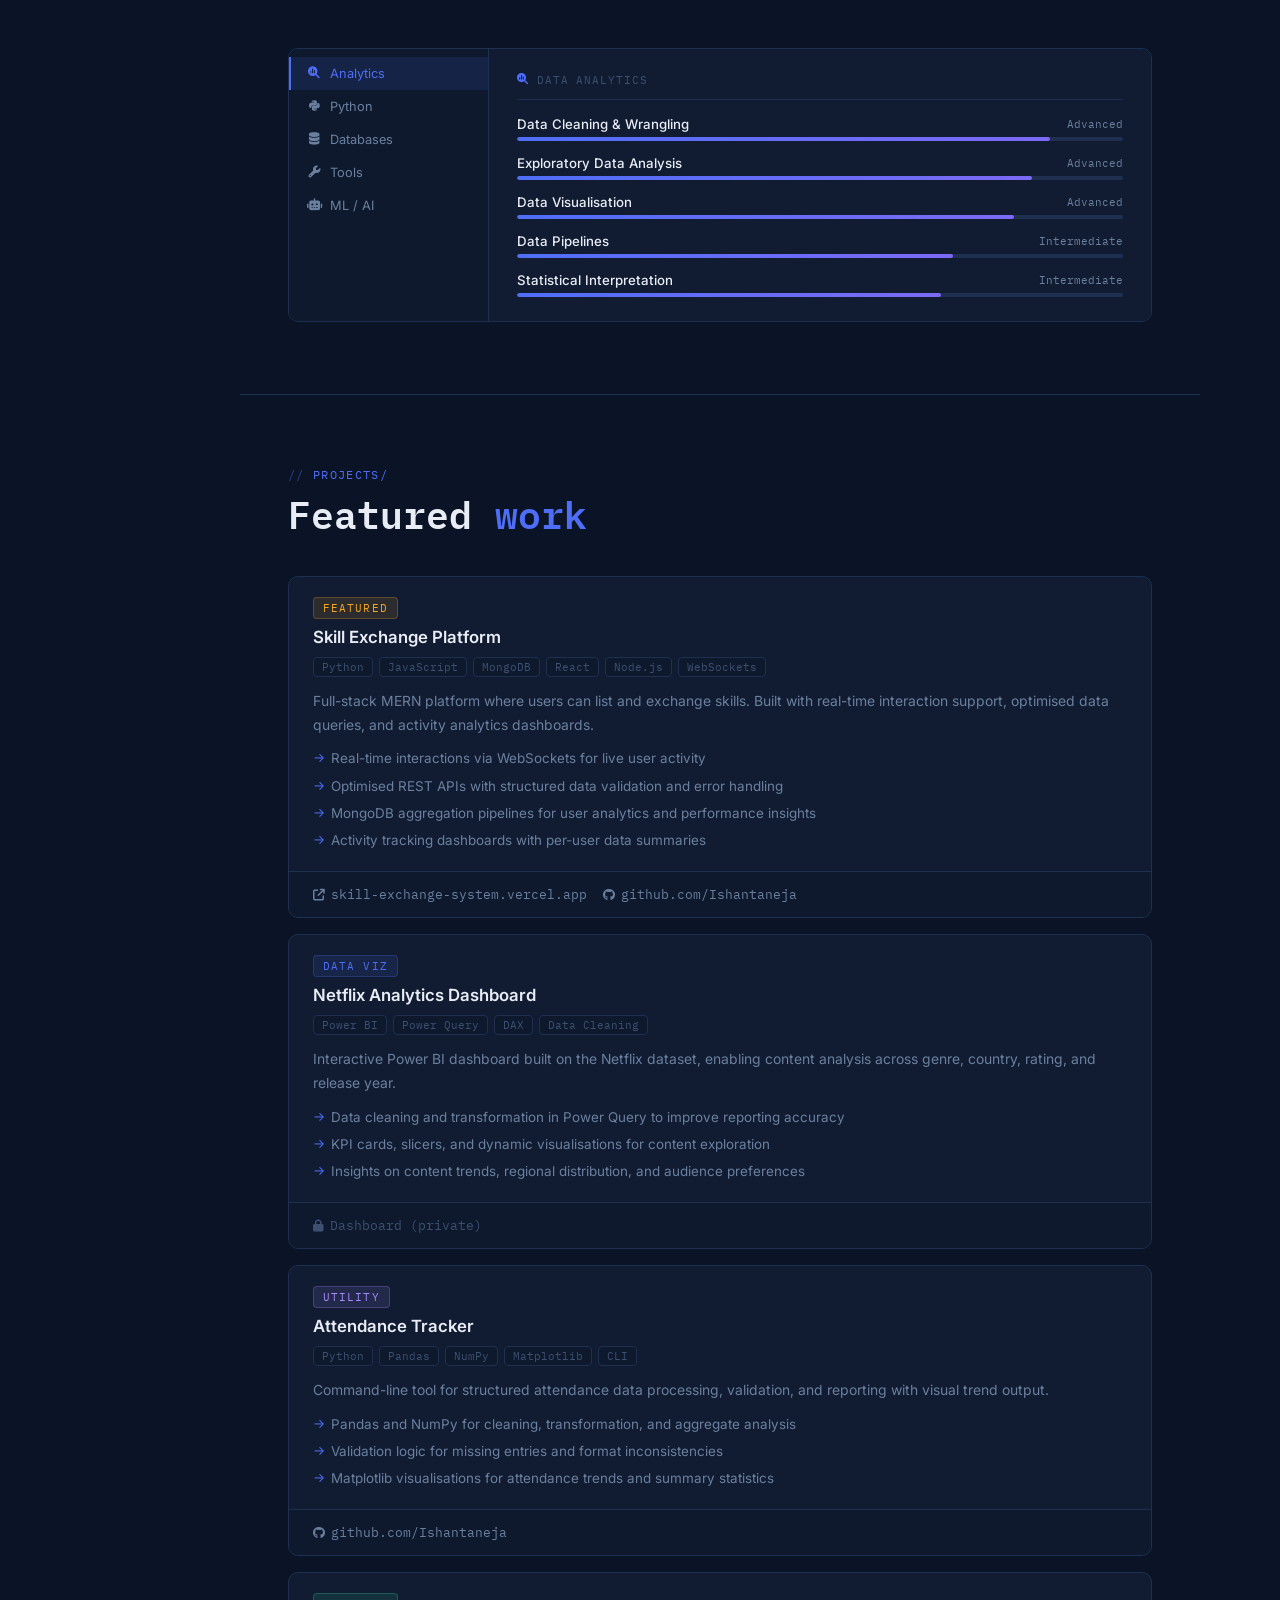
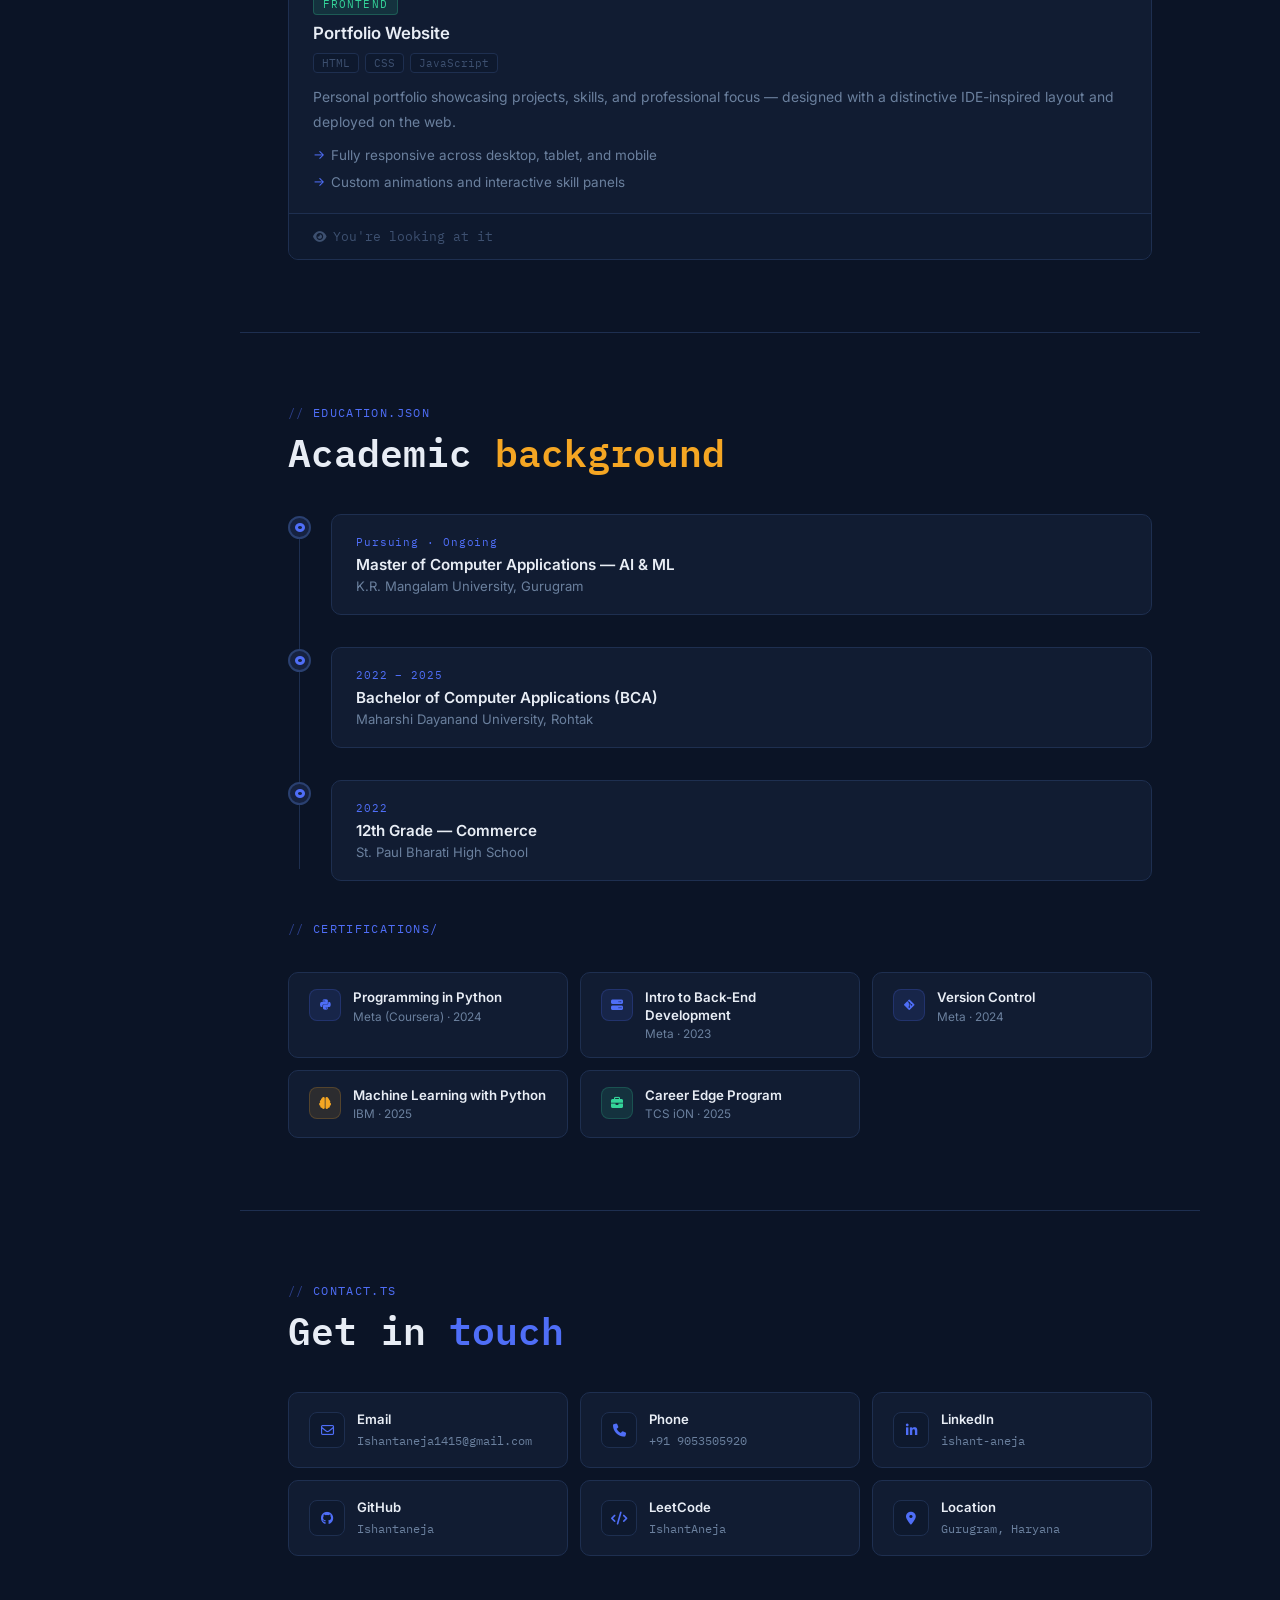
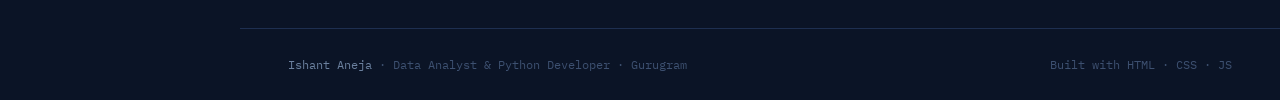
==== commit 0477ca9c: "Add files via upload" ====
--- a/index.html
+++ b/index.html
@@ -6,1223 +6,1306 @@
 <title>Ishant Aneja — Data Analyst & Python Developer</title>
 <link rel="preconnect" href="https://fonts.googleapis.com">
 <link rel="preconnect" href="https://fonts.gstatic.com" crossorigin>
-<link href="https://fonts.googleapis.com/css2?family=Playfair+Display:wght@400;500;600;700&family=Outfit:wght@300;400;500;600&display=swap" rel="stylesheet">
+<link href="https://fonts.googleapis.com/css2?family=IBM+Plex+Mono:wght@300;400;500;600&family=Inter:wght@300;400;500;600;700&display=swap" rel="stylesheet">
 <link rel="stylesheet" href="https://cdnjs.cloudflare.com/ajax/libs/font-awesome/6.5.2/css/all.min.css">
 <style>
+/* ─────────────── TOKENS ─────────────── */
 :root {
-  --navy: #0a1628;
-  --navy-mid: #0d1f3c;
-  --navy-light: #162847;
-  --royal: #1a3a6e;
-  --royal-bright: #1e4d9b;
-  --blue-accent: #2563c4;
-  --chrome: #c8d8f0;
-  --chrome-bright: #e8f0fb;
-  --white: #ffffff;
-  --offwhite: #f4f7fd;
-  --silver: #94aace;
-  --muted: #7a92b8;
-  --gold-line: #c4a84a;
-  --speed-orange: #e8660a;
-  --text-primary: #ffffff;
-  --text-secondary: #a8c0e0;
-  --card-bg: rgba(26,58,110,0.35);
-  --card-border: rgba(200,216,240,0.14);
-  --card-border-hover: rgba(200,216,240,0.35);
-  --section-max: 1140px;
-  --radius: 16px;
-  --radius-sm: 10px;
-}
-
-*, *::before, *::after { box-sizing: border-box; margin: 0; padding: 0; }
-html { scroll-behavior: smooth; }
+  --bg:          #0b1426;
+  --bg2:         #0e192e;
+  --surface:     #111c32;
+  --surface2:    #162240;
+  --border:      #1e2f50;
+  --border2:     #2a4070;
+  --accent:      #4f6ef7;
+  --accent-dim:  rgba(79,110,247,0.12);
+  --accent-glow: rgba(79,110,247,0.25);
+  --amber:       #f5a623;
+  --amber-dim:   rgba(245,166,35,0.12);
+  --green:       #34d399;
+  --green-dim:   rgba(52,211,153,0.12);
+  --red:         #f87171;
+  --purple:      #a78bfa;
+  --text:        #e8edf5;
+  --text-muted:  #6b809e;
+  --text-dim:    #3d5070;
+  --rail:        240px;
+  --r:           10px;
+}
+
+*,*::before,*::after { box-sizing: border-box; margin: 0; padding: 0; }
+html { scroll-behavior: smooth; font-size: 16px; }
 
 body {
-  font-family: 'Outfit', sans-serif;
-  background: var(--navy);
-  color: var(--text-primary);
+  font-family: 'Inter', sans-serif;
+  background: var(--bg);
+  color: var(--text);
   overflow-x: hidden;
-}
-
-/* ── BACKGROUND MESH ── */
-body::before {
+  min-height: 100vh;
+}
+
+a { color: inherit; text-decoration: none; }
+button { cursor: pointer; border: none; background: none; font-family: inherit; }
+
+/* ─────────────── SCROLL BAR ─────────────── */
+::-webkit-scrollbar { width: 4px; }
+::-webkit-scrollbar-track { background: var(--bg); }
+::-webkit-scrollbar-thumb { background: var(--border2); border-radius: 4px; }
+
+/* ─────────────── SCROLL PROGRESS ─────────────── */
+#progress {
+  position: fixed; top: 0; left: 0; height: 2px; z-index: 200;
+  background: linear-gradient(90deg, var(--accent), var(--amber));
+  transition: width .06s linear;
+  box-shadow: 0 0 8px var(--accent-glow);
+}
+
+/* ─────────────── LEFT RAIL ─────────────── */
+.rail {
+  position: fixed; left: 0; top: 0; bottom: 0;
+  width: var(--rail);
+  background: var(--bg2);
+  border-right: 1px solid var(--border);
+  display: flex; flex-direction: column;
+  z-index: 100;
+  overflow: hidden;
+}
+
+.rail-logo {
+  padding: 28px 24px 20px;
+  border-bottom: 1px solid var(--border);
+}
+.rail-avatar {
+  width: 48px; height: 48px; border-radius: 12px;
+  background: linear-gradient(135deg, var(--accent), #7c3aed);
+  display: grid; place-items: center;
+  font-family: 'IBM Plex Mono', monospace;
+  font-size: 1.1rem; font-weight: 600;
+  color: #fff; margin-bottom: 12px;
+  box-shadow: 0 4px 16px var(--accent-glow);
+}
+.rail-name { font-size: .88rem; font-weight: 600; color: var(--text); line-height: 1.2; }
+.rail-title { font-size: .72rem; color: var(--text-muted); margin-top: 3px; font-family: 'IBM Plex Mono', monospace; }
+
+.rail-nav {
+  flex: 1; padding: 16px 12px;
+  display: flex; flex-direction: column; gap: 2px;
+  overflow-y: auto;
+}
+.nav-item {
+  display: flex; align-items: center; gap: 10px;
+  padding: 9px 12px; border-radius: 7px;
+  font-size: .82rem; color: var(--text-muted);
+  transition: background .18s, color .18s;
+  -webkit-tap-highlight-color: transparent;
+  position: relative;
+}
+.nav-item i { width: 16px; text-align: center; font-size: .82rem; }
+.nav-item:hover, .nav-item.active {
+  background: var(--accent-dim);
+  color: var(--text);
+}
+.nav-item.active { color: var(--accent); }
+.nav-item.active::before {
   content: '';
-  position: fixed; inset: 0; z-index: -3;
-  background:
-    radial-gradient(ellipse 80% 60% at 50% -10%, rgba(37,99,196,0.28) 0%, transparent 60%),
-    radial-gradient(ellipse 60% 40% at 90% 80%, rgba(26,58,110,0.45) 0%, transparent 55%),
-    radial-gradient(ellipse 50% 35% at 10% 70%, rgba(13,31,60,0.6) 0%, transparent 50%),
-    linear-gradient(170deg, #0a1628 0%, #0d1f3c 40%, #0a1628 100%);
-}
-
-/* Pinstripe lines */
-body::after {
+  position: absolute; left: 0; top: 20%; bottom: 20%;
+  width: 2px; border-radius: 2px;
+  background: var(--accent);
+}
+
+.rail-section-label {
+  font-size: .65rem; letter-spacing: .12em; text-transform: uppercase;
+  color: var(--text-dim); padding: 16px 12px 6px;
+  font-family: 'IBM Plex Mono', monospace;
+}
+
+.rail-status {
+  padding: 16px 20px;
+  border-top: 1px solid var(--border);
+}
+.status-dot {
+  display: inline-flex; align-items: center; gap: 7px;
+  font-size: .74rem; color: var(--green);
+  font-family: 'IBM Plex Mono', monospace;
+}
+.status-dot::before {
   content: '';
-  position: fixed; inset: 0; z-index: -2;
-  background-image: repeating-linear-gradient(
-    0deg, transparent, transparent 79px,
-    rgba(200,216,240,0.025) 79px, rgba(200,216,240,0.025) 80px
-  ),
-  repeating-linear-gradient(
-    90deg, transparent, transparent 79px,
-    rgba(200,216,240,0.025) 79px, rgba(200,216,240,0.025) 80px
-  );
-  pointer-events: none;
-}
-
-a { color: inherit; text-decoration: none; }
-
-/* ── SCROLL PROGRESS ── */
-#progress {
-  position: fixed; top: 0; left: 0; height: 3px;
-  background: linear-gradient(90deg, var(--royal-bright), var(--chrome), var(--royal-bright));
-  background-size: 200% 100%;
-  animation: shimmer 2s linear infinite;
-  z-index: 1000; transition: width .05s;
-  box-shadow: 0 0 6px rgba(200,216,240,0.5);
-}
-@keyframes shimmer { 0% { background-position: 200% 0; } 100% { background-position: -200% 0; } }
-
-/* ── CANVAS ── */
-#canvas { position: fixed; inset: 0; z-index: -1; pointer-events: none; opacity: 0.4; }
-
-/* ── NAV ── */
-nav {
+  width: 7px; height: 7px; border-radius: 50%;
+  background: var(--green);
+  box-shadow: 0 0 6px var(--green);
+  animation: pulse 2s ease-in-out infinite;
+}
+@keyframes pulse { 0%,100% { opacity: 1; } 50% { opacity: .4; } }
+
+.rail-socials {
+  display: flex; gap: 6px;
+  padding: 12px 16px 20px;
+}
+.social-btn {
+  width: 32px; height: 32px; border-radius: 7px;
+  display: grid; place-items: center;
+  background: var(--surface); border: 1px solid var(--border);
+  color: var(--text-muted); font-size: .78rem;
+  transition: background .2s, color .2s, border-color .2s;
+  -webkit-tap-highlight-color: transparent;
+}
+.social-btn:hover { background: var(--accent-dim); border-color: var(--accent); color: var(--accent); }
+
+/* ─────────────── MAIN CONTENT ─────────────── */
+.main {
+  margin-left: var(--rail);
+  min-height: 100vh;
+}
+
+/* ─────────────── TOP BAR (mobile) ─────────────── */
+.topbar {
+  display: none;
   position: sticky; top: 0; z-index: 100;
-  backdrop-filter: blur(20px) saturate(160%);
-  background: rgba(10,22,40,0.9);
-  border-bottom: 1px solid rgba(200,216,240,0.08);
-}
-.nav-inner {
-  max-width: var(--section-max);
-  margin: 0 auto;
-  padding: 0 24px;
-  height: 64px;
-  display: flex;
-  align-items: center;
-  justify-content: space-between;
-  gap: 16px;
-}
-.nav-brand {
-  display: flex; align-items: center; gap: 12px;
-}
-.brand-badge {
-  width: 38px; height: 38px; flex-shrink: 0;
-  border-radius: 50%;
-  background: linear-gradient(135deg, var(--royal-bright), var(--blue-accent));
-  border: 1px solid rgba(200,216,240,0.3);
+  height: 56px; padding: 0 16px;
+  background: rgba(11,20,38,0.95);
+  backdrop-filter: blur(16px);
+  border-bottom: 1px solid var(--border);
+  align-items: center; justify-content: space-between;
+}
+.topbar-brand { display: flex; align-items: center; gap: 10px; }
+.topbar-avatar {
+  width: 32px; height: 32px; border-radius: 8px;
+  background: linear-gradient(135deg, var(--accent), #7c3aed);
   display: grid; place-items: center;
-  font-family: 'Playfair Display', serif;
-  font-size: 1rem; font-weight: 700;
-  color: var(--white);
-}
-.brand-text strong { display: block; font-size: .88rem; font-weight: 600; color: var(--white); }
-.brand-text span { font-size: .72rem; color: var(--muted); letter-spacing: .04em; }
-.nav-links { display: flex; gap: 4px; list-style: none; }
-.nav-links a {
-  display: inline-block; padding: 8px 12px;
-  border-radius: 999px;
-  font-size: .82rem; font-weight: 500;
-  color: var(--text-secondary);
-  transition: background .2s, color .2s;
+  font-family: 'IBM Plex Mono', monospace;
+  font-size: .78rem; font-weight: 600; color: #fff;
+}
+.topbar-name { font-size: .88rem; font-weight: 600; }
+.hamburger {
+  display: flex; flex-direction: column; gap: 5px;
+  padding: 6px; border-radius: 6px;
   -webkit-tap-highlight-color: transparent;
 }
-.nav-links a:hover, .nav-links a:active { background: rgba(200,216,240,0.08); color: var(--white); }
-.nav-cta {
-  padding: 9px 20px;
-  border-radius: 999px;
-  background: var(--royal-bright);
-  color: var(--white);
-  font-size: .82rem; font-weight: 600;
-  border: 1px solid rgba(200,216,240,0.2);
-  transition: background .2s, transform .15s;
-  white-space: nowrap;
-  -webkit-tap-highlight-color: transparent;
-}
-.nav-cta:hover { background: var(--blue-accent); }
-.nav-cta:active { transform: scale(0.97); }
-
-/* Mobile nav toggle */
-.nav-toggle {
+.hamburger span {
+  display: block; width: 20px; height: 1.5px;
+  background: var(--text-muted); border-radius: 2px;
+  transition: transform .22s, opacity .22s;
+}
+.hamburger.open span:nth-child(1) { transform: translateY(6.5px) rotate(45deg); }
+.hamburger.open span:nth-child(2) { opacity: 0; }
+.hamburger.open span:nth-child(3) { transform: translateY(-6.5px) rotate(-45deg); }
+
+.mobile-drawer {
   display: none;
-  flex-direction: column; gap: 5px; cursor: pointer;
-  padding: 8px; border-radius: 8px;
-  background: transparent; border: none;
-  -webkit-tap-highlight-color: transparent;
-}
-.nav-toggle span {
-  display: block; width: 22px; height: 2px;
-  background: var(--chrome); border-radius: 2px;
-  transition: transform .25s, opacity .25s;
-}
-.nav-toggle.open span:nth-child(1) { transform: translateY(7px) rotate(45deg); }
-.nav-toggle.open span:nth-child(2) { opacity: 0; }
-.nav-toggle.open span:nth-child(3) { transform: translateY(-7px) rotate(-45deg); }
-
-/* Mobile menu drawer */
-.mobile-menu {
-  display: none;
-  position: fixed; top: 64px; left: 0; right: 0;
-  background: rgba(10,22,40,0.97);
+  position: fixed; top: 56px; left: 0; right: 0; bottom: 0;
+  background: rgba(11,20,38,0.97);
   backdrop-filter: blur(20px);
-  border-bottom: 1px solid rgba(200,216,240,0.08);
-  padding: 16px 24px 24px;
   z-index: 99;
-  flex-direction: column; gap: 4px;
-}
-.mobile-menu.open { display: flex; }
-.mobile-menu a {
-  padding: 14px 16px; border-radius: 10px;
-  font-size: 1rem; color: var(--text-secondary);
-  transition: background .2s, color .2s;
-  display: flex; align-items: center; gap: 12px;
-  -webkit-tap-highlight-color: transparent;
-}
-.mobile-menu a:hover, .mobile-menu a:active { background: rgba(200,216,240,0.08); color: var(--white); }
-.mobile-menu a i { width: 18px; color: var(--blue-accent); }
-.mobile-menu .menu-hire {
-  margin-top: 8px;
-  background: var(--royal-bright);
-  color: var(--white); justify-content: center;
-  font-weight: 600;
-  border-radius: 999px;
-}
-.mobile-menu .menu-hire:active { background: var(--blue-accent); }
-
-/* ── HERO ── */
-.hero {
-  max-width: var(--section-max);
-  margin: 0 auto;
-  padding: 70px 24px 90px;
+  flex-direction: column;
+  padding: 12px 16px 32px;
+  overflow-y: auto;
+}
+.mobile-drawer.open { display: flex; }
+.mobile-drawer .nav-item {
+  padding: 14px 16px; font-size: .95rem;
+  border: 1px solid transparent;
+}
+.mobile-drawer .nav-item:hover { border-color: var(--border2); }
+.mobile-drawer .drawer-socials {
+  display: flex; gap: 10px; padding: 20px 0 0;
+  border-top: 1px solid var(--border); margin-top: 12px;
+}
+.mobile-drawer .social-btn { width: 44px; height: 44px; font-size: .95rem; }
+
+/* ─────────────── SECTIONS ─────────────── */
+.section { padding: 72px 48px; max-width: 960px; }
+.section + .section { border-top: 1px solid var(--border); }
+
+.eyebrow {
+  font-family: 'IBM Plex Mono', monospace;
+  font-size: .72rem; color: var(--accent);
+  letter-spacing: .12em; text-transform: uppercase;
+  margin-bottom: 10px; display: flex; align-items: center; gap: 8px;
+}
+.eyebrow::before { content: '//'; opacity: .5; }
+
+h2.section-title {
+  font-family: 'IBM Plex Mono', monospace;
+  font-size: clamp(1.7rem, 3vw, 2.4rem);
+  font-weight: 600; color: var(--text);
+  line-height: 1.15; margin-bottom: 40px;
+}
+h2.section-title .hl { color: var(--accent); }
+h2.section-title .hl-amber { color: var(--amber); }
+
+/* ─────────────── HERO ─────────────── */
+#hero { padding: 64px 48px 72px; border-bottom: 1px solid var(--border); }
+
+.hero-grid {
   display: grid;
-  grid-template-columns: 1fr 460px;
-  gap: 60px;
-  align-items: center;
-  min-height: calc(100vh - 64px);
-}
-.hero-eyebrow {
+  grid-template-columns: 1fr 1fr;
+  gap: 48px; align-items: start;
+}
+
+.hero-tag {
   display: inline-flex; align-items: center; gap: 8px;
-  padding: 7px 16px;
-  border-radius: 999px;
-  border: 1px solid rgba(200,216,240,0.18);
-  background: rgba(37,99,196,0.12);
-  font-size: .75rem; letter-spacing: .12em; text-transform: uppercase;
-  color: var(--chrome);
-  margin-bottom: 28px;
-}
-.hero-eyebrow i { color: var(--gold-line); }
-.hero h1 {
-  font-family: 'Playfair Display', serif;
-  font-size: clamp(3rem, 5.5vw, 5.2rem);
-  font-weight: 700;
-  line-height: .95;
-  color: var(--white);
-  margin-bottom: 10px;
-}
-.hero h1 .line2 {
-  display: block;
-  background: linear-gradient(135deg, var(--chrome-bright), var(--blue-accent));
+  padding: 5px 12px; border-radius: 6px;
+  background: var(--green-dim);
+  border: 1px solid rgba(52,211,153,0.2);
+  font-family: 'IBM Plex Mono', monospace;
+  font-size: .72rem; color: var(--green);
+  margin-bottom: 24px;
+}
+.hero-tag::before { content: '●'; font-size: .5rem; }
+
+.hero-h1 {
+  font-family: 'IBM Plex Mono', monospace;
+  font-size: clamp(2.2rem, 4.5vw, 3.6rem);
+  font-weight: 600; line-height: 1.1;
+  color: var(--text); margin-bottom: 8px;
+}
+.hero-h1 .name-accent {
+  background: linear-gradient(120deg, var(--accent) 0%, var(--purple) 100%);
   -webkit-background-clip: text; -webkit-text-fill-color: transparent;
   background-clip: text;
 }
+
 .hero-role {
-  font-size: 1rem; font-weight: 300; color: var(--silver);
-  letter-spacing: .06em; text-transform: uppercase;
-  margin-bottom: 28px; margin-top: 8px;
-}
+  font-family: 'IBM Plex Mono', monospace;
+  font-size: .88rem; color: var(--amber);
+  margin-bottom: 20px; letter-spacing: .04em;
+}
+.hero-role::before { content: '> '; color: var(--text-dim); }
+
 .hero-desc {
-  font-size: .95rem; color: var(--text-secondary);
-  line-height: 1.85; max-width: 520px;
-  margin-bottom: 40px;
-}
-.hero-stats {
-  display: flex; gap: 28px;
-  margin-bottom: 40px;
-  flex-wrap: wrap;
-}
-.stat-item strong { display: block; font-family: 'Playfair Display', serif; font-size: 2rem; font-weight: 700; color: var(--chrome-bright); line-height: 1; }
-.stat-item span { font-size: .75rem; color: var(--muted); letter-spacing: .06em; text-transform: uppercase; }
-.stat-div { width: 1px; background: rgba(200,216,240,0.12); }
+  font-size: .93rem; color: var(--text-muted);
+  line-height: 1.85; max-width: 480px; margin-bottom: 36px;
+}
+
+.hero-chips { display: flex; gap: 8px; flex-wrap: wrap; margin-bottom: 32px; }
+.chip {
+  padding: 5px 12px; border-radius: 6px;
+  background: var(--surface); border: 1px solid var(--border2);
+  font-size: .76rem; font-family: 'IBM Plex Mono', monospace;
+  color: var(--text-muted);
+  transition: border-color .2s, color .2s, background .2s;
+}
+.chip:hover { border-color: var(--accent); color: var(--accent); background: var(--accent-dim); }
+
 .hero-btns { display: flex; gap: 12px; flex-wrap: wrap; }
-.btn {
-  display: inline-flex; align-items: center; gap: 9px;
-  padding: 14px 24px; border-radius: 999px;
-  font-size: .9rem; font-weight: 600;
-  transition: transform .15s, box-shadow .2s;
+.btn-primary {
+  display: inline-flex; align-items: center; gap: 8px;
+  padding: 11px 22px; border-radius: 8px;
+  background: var(--accent); color: #fff;
+  font-size: .88rem; font-weight: 600;
+  transition: background .2s, transform .15s, box-shadow .2s;
+  box-shadow: 0 4px 20px var(--accent-glow);
   -webkit-tap-highlight-color: transparent;
 }
-.btn-primary {
-  background: linear-gradient(135deg, var(--royal-bright), var(--blue-accent));
-  color: var(--white);
-  border: 1px solid rgba(200,216,240,0.2);
-  box-shadow: 0 8px 30px rgba(37,99,196,0.35);
-}
-.btn-secondary {
-  background: rgba(200,216,240,0.06);
-  color: var(--chrome);
-  border: 1px solid rgba(200,216,240,0.18);
-}
-.btn:hover { transform: translateY(-2px); }
-.btn:active { transform: scale(0.97); }
-
-/* ── SPEEDOMETER ── */
-.hero-visual {
-  position: relative;
-  display: flex; align-items: center; justify-content: center;
-}
-.car-panel {
-  width: 100%;
-  position: relative;
-}
-.speedometer-wrap {
-  position: relative;
-  width: 320px; height: 320px;
-  margin: 0 auto;
-}
-.speedo-ring {
-  width: 100%; height: 100%;
-  border-radius: 50%;
-  border: 1px solid rgba(200,216,240,0.15);
-  background:
-    radial-gradient(circle at 48% 44%, rgba(37,99,196,0.22) 0%, transparent 42%),
-    radial-gradient(circle at center, rgba(13,31,60,0.95) 0%, rgba(10,22,40,0.98) 100%);
-  box-shadow:
-    inset 0 0 60px rgba(37,99,196,0.12),
-    0 0 0 8px rgba(200,216,240,0.04),
-    0 30px 60px rgba(0,0,0,0.5);
-  display: flex; align-items: center; justify-content: center;
-  flex-direction: column;
+.btn-primary:hover { background: #3d5ce8; transform: translateY(-1px); box-shadow: 0 6px 28px var(--accent-glow); }
+.btn-primary:active { transform: scale(.97); }
+.btn-outline {
+  display: inline-flex; align-items: center; gap: 8px;
+  padding: 11px 22px; border-radius: 8px;
+  background: transparent; color: var(--text-muted);
+  font-size: .88rem; font-weight: 500;
+  border: 1px solid var(--border2);
+  transition: border-color .2s, color .2s, background .2s;
+  -webkit-tap-highlight-color: transparent;
+}
+.btn-outline:hover { border-color: var(--accent); color: var(--text); background: var(--accent-dim); }
+.btn-outline:active { transform: scale(.97); }
+
+/* ── TERMINAL CARD ── */
+.terminal {
+  background: #0d1117;
+  border: 1px solid #1a2540;
+  border-radius: 12px;
   overflow: hidden;
-  position: relative;
-}
-.speedo-ring::before {
+  box-shadow: 0 24px 48px rgba(0,0,0,0.5), 0 0 0 1px rgba(79,110,247,0.08);
+  font-family: 'IBM Plex Mono', monospace;
+}
+.terminal-bar {
+  background: #161f30;
+  padding: 11px 16px;
+  display: flex; align-items: center; gap: 10px;
+  border-bottom: 1px solid #1a2540;
+}
+.t-dot { width: 11px; height: 11px; border-radius: 50%; }
+.t-dot.r { background: #ff5f56; }
+.t-dot.y { background: #ffbd2e; }
+.t-dot.g { background: #27c93f; }
+.t-filename {
+  margin-left: 8px; font-size: .72rem; color: #4a6080;
+  display: flex; align-items: center; gap: 6px;
+}
+.t-filename i { color: #4f6ef7; font-size: .68rem; }
+.terminal-body { padding: 18px 20px; font-size: .8rem; line-height: 1.9; min-height: 320px; }
+
+.t-comment { color: #4a6080; }
+.t-keyword { color: #a78bfa; }
+.t-fn { color: #4f6ef7; }
+.t-str { color: #34d399; }
+.t-num { color: #f5a623; }
+.t-var { color: #e8edf5; }
+.t-op { color: #6b809e; }
+.t-out { color: #34d399; }
+.t-prompt { color: #4a6080; user-select: none; }
+.t-line { display: block; min-height: 1.5em; }
+.t-line.hidden { display: none; }
+.t-cursor {
+  display: inline-block; width: 8px; height: 14px;
+  background: var(--accent); vertical-align: middle;
+  animation: blink .9s step-end infinite; margin-left: 1px;
+}
+@keyframes blink { 0%,100% { opacity: 1; } 50% { opacity: 0; } }
+
+/* ─────────────── ABOUT ─────────────── */
+.about-body {
+  display: grid; grid-template-columns: 1fr 1fr; gap: 20px;
+}
+.about-prose {
+  grid-column: 1 / -1;
+  font-size: .93rem; color: var(--text-muted); line-height: 1.9;
+  background: var(--surface); border: 1px solid var(--border);
+  border-radius: var(--r); padding: 28px 32px;
+}
+.about-prose p + p { margin-top: 14px; }
+.about-prose strong { color: var(--text); font-weight: 500; }
+
+.about-card {
+  background: var(--surface); border: 1px solid var(--border);
+  border-radius: var(--r); padding: 22px 24px;
+  display: flex; gap: 14px; align-items: flex-start;
+  transition: border-color .2s, background .2s;
+}
+.about-card:hover { border-color: var(--border2); background: var(--surface2); }
+.acard-icon {
+  width: 36px; height: 36px; flex-shrink: 0; border-radius: 8px;
+  display: grid; place-items: center;
+  font-size: .85rem;
+}
+.acard-icon.blue { background: var(--accent-dim); color: var(--accent); border: 1px solid rgba(79,110,247,.2); }
+.acard-icon.amber { background: var(--amber-dim); color: var(--amber); border: 1px solid rgba(245,166,35,.2); }
+.acard-icon.green { background: var(--green-dim); color: var(--green); border: 1px solid rgba(52,211,153,.2); }
+.acard-icon.purple { background: rgba(167,139,250,.1); color: var(--purple); border: 1px solid rgba(167,139,250,.2); }
+.about-card h4 { font-size: .88rem; font-weight: 600; margin-bottom: 4px; }
+.about-card p { font-size: .8rem; color: var(--text-muted); line-height: 1.65; }
+
+/* ─────────────── SKILLS — IDE CONFIG STYLE ─────────────── */
+.skills-layout { display: grid; grid-template-columns: 200px 1fr; gap: 0; border: 1px solid var(--border); border-radius: var(--r); overflow: hidden; }
+
+.skills-sidebar {
+  background: var(--bg2);
+  border-right: 1px solid var(--border);
+  padding: 8px 0;
+}
+.skill-tab {
+  display: flex; align-items: center; gap: 9px;
+  padding: 9px 16px; font-size: .8rem;
+  color: var(--text-muted); cursor: pointer;
+  border-left: 2px solid transparent;
+  transition: background .15s, color .15s, border-color .15s;
+  -webkit-tap-highlight-color: transparent;
+}
+.skill-tab i { font-size: .75rem; width: 14px; text-align: center; }
+.skill-tab:hover { background: var(--accent-dim); color: var(--text); }
+.skill-tab.active { background: var(--accent-dim); color: var(--accent); border-left-color: var(--accent); }
+
+.skills-content { background: var(--surface); }
+.skill-panel { display: none; padding: 24px 28px; }
+.skill-panel.active { display: block; }
+.skill-panel-header {
+  font-family: 'IBM Plex Mono', monospace;
+  font-size: .7rem; color: var(--text-dim);
+  letter-spacing: .08em; text-transform: uppercase;
+  padding-bottom: 12px; margin-bottom: 16px;
+  border-bottom: 1px solid var(--border);
+  display: flex; align-items: center; gap: 8px;
+}
+.skill-panel-header i { color: var(--accent); }
+
+.skill-rows { display: flex; flex-direction: column; gap: 14px; }
+.skill-row { display: flex; flex-direction: column; gap: 5px; }
+.skill-row-top { display: flex; justify-content: space-between; align-items: center; }
+.skill-name { font-size: .83rem; color: var(--text); font-weight: 500; }
+.skill-level { font-family: 'IBM Plex Mono', monospace; font-size: .7rem; color: var(--text-muted); }
+.skill-bar { height: 4px; background: var(--border); border-radius: 4px; overflow: hidden; }
+.skill-fill { height: 100%; border-radius: 4px; transition: width 1s cubic-bezier(.4,0,.2,1); }
+.fill-accent { background: linear-gradient(90deg, var(--accent), #7c6af5); }
+.fill-amber { background: linear-gradient(90deg, var(--amber), #f97316); }
+.fill-green { background: linear-gradient(90deg, var(--green), #059669); }
+.fill-purple { background: linear-gradient(90deg, var(--purple), #db2777); }
+
+.skill-pills-grid { display: flex; flex-wrap: wrap; gap: 8px; }
+.s-pill {
+  padding: 5px 12px; border-radius: 6px;
+  background: var(--bg2); border: 1px solid var(--border);
+  font-size: .78rem; font-family: 'IBM Plex Mono', monospace;
+  color: var(--text-muted); transition: all .2s;
+}
+.s-pill:hover { border-color: var(--accent); color: var(--accent); background: var(--accent-dim); }
+
+/* ─────────────── PROJECTS ─────────────── */
+.projects-list { display: flex; flex-direction: column; gap: 16px; }
+.project-entry {
+  background: var(--surface); border: 1px solid var(--border);
+  border-radius: var(--r); overflow: hidden;
+  transition: border-color .2s;
+}
+.project-entry:hover { border-color: var(--border2); }
+
+.project-header {
+  display: flex; align-items: center; justify-content: space-between;
+  padding: 20px 24px 0; flex-wrap: wrap; gap: 10px;
+}
+.project-meta { display: flex; align-items: center; gap: 10px; flex-wrap: wrap; }
+.project-type {
+  font-family: 'IBM Plex Mono', monospace;
+  font-size: .68rem; letter-spacing: .1em; text-transform: uppercase;
+  padding: 3px 9px; border-radius: 4px;
+}
+.type-featured { background: rgba(245,166,35,.12); color: var(--amber); border: 1px solid rgba(245,166,35,.25); }
+.type-data { background: rgba(79,110,247,.12); color: var(--accent); border: 1px solid rgba(79,110,247,.25); }
+.type-frontend { background: rgba(52,211,153,.12); color: var(--green); border: 1px solid rgba(52,211,153,.25); }
+.type-utility { background: rgba(167,139,250,.12); color: var(--purple); border: 1px solid rgba(167,139,250,.25); }
+
+.project-entry h3 { font-size: 1.05rem; font-weight: 600; color: var(--text); padding: 8px 24px 0; }
+.project-stack {
+  display: flex; gap: 6px; padding: 10px 24px 0; flex-wrap: wrap;
+}
+.stack-tag {
+  font-family: 'IBM Plex Mono', monospace;
+  font-size: .7rem; color: var(--text-dim);
+  background: var(--bg2); border: 1px solid var(--border);
+  padding: 2px 8px; border-radius: 4px;
+}
+
+.project-body {
+  padding: 12px 24px 20px;
+  font-size: .87rem; color: var(--text-muted); line-height: 1.75;
+}
+.project-body p { margin-bottom: 10px; }
+.bullet-list { list-style: none; display: flex; flex-direction: column; gap: 5px; }
+.bullet-list li {
+  padding-left: 18px; position: relative;
+  font-size: .84rem; color: var(--text-muted); line-height: 1.65;
+}
+.bullet-list li::before {
+  content: '→';
+  position: absolute; left: 0;
+  color: var(--accent); font-size: .8rem;
+}
+
+.project-footer {
+  padding: 14px 24px;
+  border-top: 1px solid var(--border);
+  display: flex; gap: 16px; align-items: center; flex-wrap: wrap;
+  background: var(--bg2);
+}
+.proj-link {
+  display: inline-flex; align-items: center; gap: 6px;
+  font-size: .8rem; font-family: 'IBM Plex Mono', monospace;
+  color: var(--text-muted); transition: color .18s;
+  -webkit-tap-highlight-color: transparent;
+}
+.proj-link i { font-size: .75rem; }
+.proj-link:hover { color: var(--accent); }
+
+/* ─────────────── EDUCATION ─────────────── */
+.edu-timeline { display: flex; flex-direction: column; gap: 0; position: relative; }
+.edu-timeline::before {
   content: '';
-  position: absolute; inset: 18px;
-  border-radius: 50%;
-  border: 1px dashed rgba(200,216,240,0.08);
-}
-.speedo-ring::after {
-  content: '';
-  position: absolute; inset: 40px;
-  border-radius: 50%;
-  border: 1px solid rgba(200,216,240,0.06);
-}
-.speedo-center { text-align: center; z-index: 2; }
-.speedo-time {
-  font-family: 'Playfair Display', serif;
-  font-size: 2.4rem; font-weight: 700;
-  color: var(--white);
-  letter-spacing: .03em;
-  line-height: 1;
-  margin-bottom: 4px;
-}
-.speedo-label { font-size: .7rem; color: var(--muted); letter-spacing: .14em; text-transform: uppercase; }
-.speedo-tz { font-size: .68rem; color: var(--silver); margin-top: 10px; letter-spacing: .08em; }
-
-.tick-wrap { position: absolute; inset: 0; }
-.tick-mark {
-  position: absolute;
-  left: calc(50% - 1.5px);
-  top: 0; width: 3px; height: 18px;
-  background: rgba(200,216,240,0.22);
-  transform-origin: center 160px;
-}
-.tick-mark.major { height: 26px; background: rgba(200,216,240,0.45); }
-
-.hand-wrap { position: absolute; inset: 0; display: grid; place-items: end center; padding-bottom: 50%; }
-.hand {
-  position: absolute; bottom: 50%;
-  left: calc(50% - 2px); width: 4px;
-  border-radius: 4px 4px 0 0;
-  transform-origin: center bottom;
-}
-.hand-hour { height: 75px; background: linear-gradient(180deg, var(--chrome-bright), rgba(200,216,240,.3)); }
-.hand-min { height: 105px; background: linear-gradient(180deg, rgba(255,255,255,.85), rgba(255,255,255,.2)); width: 3px; left: calc(50% - 1.5px); }
-.hand-sec { height: 112px; background: linear-gradient(180deg, var(--speed-orange), rgba(232,102,10,.2)); width: 2px; left: calc(50% - 1px); }
-.hand-pivot {
-  position: absolute; left: 50%; top: 50%;
-  transform: translate(-50%,-50%);
-  width: 12px; height: 12px; border-radius: 50%;
-  background: radial-gradient(circle, var(--white) 0%, var(--chrome) 50%, var(--royal-bright) 100%);
-  z-index: 5;
-}
-
-.hood-ornament {
-  position: absolute;
-  top: -20px; left: 50%; transform: translateX(-50%);
-  display: flex; flex-direction: column; align-items: center;
-  z-index: 10;
-}
-.ornament-stem { width: 2px; height: 20px; background: linear-gradient(180deg, rgba(200,216,240,0.6), transparent); }
-.ornament-star {
-  width: 12px; height: 12px;
-  border-radius: 50%;
-  background: radial-gradient(circle, var(--chrome-bright), var(--silver));
-  box-shadow: 0 0 12px rgba(200,216,240,0.5);
-}
-
-.dial-pills {
-  display: flex; flex-direction: column; gap: 10px;
-  position: absolute; right: -20px; top: 50%; transform: translateY(-50%);
-}
-.dial-pill {
-  padding: 8px 14px; border-radius: 999px;
-  background: var(--card-bg);
-  border: 1px solid var(--card-border);
-  font-size: .76rem; color: var(--chrome);
-  white-space: nowrap;
-  backdrop-filter: blur(12px);
-  display: flex; align-items: center; gap: 7px;
-  transition: border-color .3s;
-}
-.dial-pill i { color: var(--blue-accent); }
-
-/* ── SECTIONS ── */
-section { padding: 80px 24px; }
-.section-inner { max-width: var(--section-max); margin: 0 auto; }
-.section-label {
-  display: inline-flex; align-items: center; gap: 8px;
-  font-size: .72rem; letter-spacing: .16em; text-transform: uppercase;
-  color: var(--blue-accent);
-  margin-bottom: 12px;
-  font-weight: 600;
-}
-.section-label::before {
-  content: '';
-  width: 24px; height: 1px;
-  background: var(--blue-accent);
-}
-.section-title {
-  font-family: 'Playfair Display', serif;
-  font-size: clamp(1.9rem, 3.2vw, 2.8rem);
-  font-weight: 700; color: var(--white);
-  line-height: 1.1;
-  margin-bottom: 36px;
-}
-.section-title span {
-  background: linear-gradient(135deg, var(--chrome), var(--royal-bright));
-  -webkit-background-clip: text; -webkit-text-fill-color: transparent;
-  background-clip: text;
-}
-
-/* ── DIVIDER ── */
-.divider {
-  max-width: var(--section-max); margin: 0 auto;
-  height: 1px;
-  background: linear-gradient(90deg, transparent, rgba(200,216,240,0.1) 30%, rgba(200,216,240,0.1) 70%, transparent);
-  position: relative; overflow: hidden;
-}
-.divider::after {
-  content: '';
-  position: absolute; top: 0; left: -60%; width: 60%; height: 1px;
-  background: linear-gradient(90deg, transparent, rgba(200,216,240,0.4), transparent);
-  animation: scan 4s ease-in-out infinite;
-}
-@keyframes scan { 0% { left: -60%; } 100% { left: 100%; } }
-
-/* ── CARDS ── */
-.card {
-  background: var(--card-bg);
-  border: 1px solid var(--card-border);
-  border-radius: var(--radius);
-  backdrop-filter: blur(12px);
-  transition: border-color .3s, transform .3s, box-shadow .3s;
-}
-@media (hover: hover) {
-  .card:hover {
-    border-color: var(--card-border-hover);
-    transform: translateY(-3px);
-    box-shadow: 0 20px 50px rgba(0,0,0,0.25);
+  position: absolute; left: 11px; top: 12px; bottom: 12px;
+  width: 1px; background: var(--border);
+}
+.edu-item {
+  display: flex; gap: 20px; padding-bottom: 32px; position: relative;
+}
+.edu-item:last-child { padding-bottom: 0; }
+.edu-dot {
+  width: 23px; height: 23px; flex-shrink: 0;
+  border-radius: 50%; background: var(--surface2);
+  border: 2px solid var(--border2);
+  display: grid; place-items: center; z-index: 1; margin-top: 2px;
+}
+.edu-dot i { font-size: .6rem; color: var(--accent); }
+.edu-content {
+  background: var(--surface); border: 1px solid var(--border);
+  border-radius: var(--r); padding: 20px 24px; flex: 1;
+  transition: border-color .2s;
+}
+.edu-content:hover { border-color: var(--border2); }
+.edu-year {
+  font-family: 'IBM Plex Mono', monospace;
+  font-size: .7rem; color: var(--accent);
+  letter-spacing: .08em; margin-bottom: 6px; display: block;
+}
+.edu-content h3 { font-size: .95rem; font-weight: 600; color: var(--text); margin-bottom: 4px; }
+.edu-content p { font-size: .82rem; color: var(--text-muted); }
+
+.certs-grid {
+  display: grid;
+  grid-template-columns: repeat(auto-fill, minmax(220px, 1fr));
+  gap: 12px; margin-top: 36px;
+}
+.cert-item {
+  background: var(--surface); border: 1px solid var(--border);
+  border-radius: var(--r); padding: 16px 20px;
+  display: flex; gap: 12px; align-items: flex-start;
+  transition: border-color .2s, background .2s;
+}
+.cert-item:hover { border-color: var(--border2); background: var(--surface2); }
+.cert-badge {
+  width: 32px; height: 32px; border-radius: 8px;
+  display: grid; place-items: center; font-size: .75rem; flex-shrink: 0;
+}
+.cert-badge.meta { background: rgba(79,110,247,.12); color: var(--accent); border: 1px solid rgba(79,110,247,.2); }
+.cert-badge.ibm { background: var(--amber-dim); color: var(--amber); border: 1px solid rgba(245,166,35,.2); }
+.cert-badge.tcs { background: var(--green-dim); color: var(--green); border: 1px solid rgba(52,211,153,.2); }
+.cert-item h4 { font-size: .83rem; font-weight: 600; color: var(--text); margin-bottom: 3px; line-height: 1.3; }
+.cert-item p { font-size: .74rem; color: var(--text-muted); }
+
+/* ─────────────── CONTACT ─────────────── */
+.contact-grid {
+  display: grid;
+  grid-template-columns: repeat(3, 1fr);
+  gap: 12px;
+}
+.contact-item {
+  display: flex; gap: 12px; align-items: center;
+  background: var(--surface); border: 1px solid var(--border);
+  border-radius: var(--r); padding: 18px 20px;
+  transition: border-color .2s, background .2s;
+  -webkit-tap-highlight-color: transparent;
+}
+.contact-item:hover { border-color: var(--accent); background: var(--accent-dim); }
+.contact-item:active { transform: scale(.98); }
+.c-icon {
+  width: 36px; height: 36px; border-radius: 8px; flex-shrink: 0;
+  background: var(--bg2); border: 1px solid var(--border);
+  display: grid; place-items: center;
+  font-size: .82rem; color: var(--accent);
+}
+.contact-item strong { font-size: .82rem; font-weight: 600; display: block; margin-bottom: 2px; }
+.contact-item span { font-size: .76rem; color: var(--text-muted); font-family: 'IBM Plex Mono', monospace; }
+
+/* ─────────────── FOOTER ─────────────── */
+.footer {
+  padding: 28px 48px;
+  border-top: 1px solid var(--border);
+  display: flex; align-items: center; justify-content: space-between;
+  flex-wrap: wrap; gap: 12px;
+}
+.footer-copy {
+  font-family: 'IBM Plex Mono', monospace;
+  font-size: .72rem; color: var(--text-dim);
+}
+.footer-copy span { color: var(--text-muted); }
+
+/* ─────────────── REVEAL ─────────────── */
+.reveal { opacity: 0; transform: translateY(18px); transition: opacity .6s, transform .6s; }
+.reveal.vis { opacity: 1; transform: none; }
+.stagger > * { opacity: 0; transform: translateY(14px); transition: opacity .5s, transform .5s; }
+.stagger.vis > *:nth-child(1) { opacity: 1; transform: none; transition-delay: .04s; }
+.stagger.vis > *:nth-child(2) { opacity: 1; transform: none; transition-delay: .1s; }
+.stagger.vis > *:nth-child(3) { opacity: 1; transform: none; transition-delay: .16s; }
+.stagger.vis > *:nth-child(4) { opacity: 1; transform: none; transition-delay: .22s; }
+.stagger.vis > *:nth-child(5) { opacity: 1; transform: none; transition-delay: .28s; }
+.stagger.vis > *:nth-child(6) { opacity: 1; transform: none; transition-delay: .34s; }
+
+/* ─────────────── RESPONSIVE ─────────────── */
+@media (max-width: 1024px) {
+  .rail { display: none; }
+  .main { margin-left: 0; }
+  .topbar { display: flex; }
+  .section { padding: 56px 32px; }
+  #hero { padding: 48px 32px 56px; }
+  .hero-grid { grid-template-columns: 1fr; gap: 36px; }
+  .contact-grid { grid-template-columns: 1fr 1fr; }
+  .footer { padding: 24px 32px; }
+}
+
+@media (max-width: 720px) {
+  .section { padding: 48px 16px; }
+  #hero { padding: 36px 16px 48px; }
+  .hero-h1 { font-size: clamp(1.9rem, 7vw, 2.6rem); }
+  .about-body { grid-template-columns: 1fr; }
+  .about-prose { grid-column: auto; padding: 20px; }
+  .skills-layout { grid-template-columns: 1fr; }
+  .skills-sidebar {
+    display: flex; flex-wrap: wrap; gap: 4px;
+    padding: 10px; border-right: none;
+    border-bottom: 1px solid var(--border);
   }
-}
-
-/* ── ABOUT ── */
-.about-grid { display: grid; grid-template-columns: 1fr 1fr; gap: 20px; }
-.about-main { grid-column: 1 / -1; padding: 32px; }
-.about-main p { color: var(--text-secondary); line-height: 1.9; font-size: .95rem; margin-bottom: 16px; }
-.about-main p:last-child { margin-bottom: 0; }
-.about-point { padding: 20px 24px; display: flex; gap: 14px; align-items: flex-start; }
-.point-icon {
-  width: 40px; height: 40px; flex-shrink: 0;
-  border-radius: var(--radius-sm);
-  background: rgba(37,99,196,0.18);
-  border: 1px solid rgba(200,216,240,0.12);
-  display: grid; place-items: center;
-  color: var(--chrome);
-}
-.point-icon i { font-size: 1rem; }
-.about-point h4 { font-size: .9rem; font-weight: 600; margin-bottom: 5px; }
-.about-point p { font-size: .82rem; color: var(--text-secondary); line-height: 1.7; }
-
-/* ── SKILLS ── */
-.skills-outer { display: grid; grid-template-columns: repeat(2, 1fr); gap: 18px; }
-.skill-card { padding: 26px; }
-.skill-card h3 { font-size: .86rem; font-weight: 600; letter-spacing: .08em; text-transform: uppercase; color: var(--silver); margin-bottom: 14px; display: flex; align-items: center; gap: 8px; }
-.skill-card h3 i { color: var(--blue-accent); }
-.pills { display: flex; flex-wrap: wrap; gap: 8px; }
-.pill {
-  padding: 6px 14px; border-radius: 999px;
-  border: 1px solid rgba(200,216,240,0.15);
-  background: rgba(200,216,240,0.05);
-  font-size: .81rem; color: var(--chrome);
-  transition: background .2s, border-color .2s;
-}
-@media (hover: hover) {
-  .pill:hover { background: rgba(37,99,196,0.2); border-color: rgba(200,216,240,0.35); }
-}
-
-/* ── PROJECTS ── */
-.projects-grid { display: grid; grid-template-columns: repeat(2, 1fr); gap: 20px; }
-.project-card { padding: 28px; position: relative; overflow: hidden; }
-.project-card::before {
-  content: '';
-  position: absolute; top: -60px; right: -60px;
-  width: 160px; height: 160px; border-radius: 50%;
-  background: radial-gradient(circle, rgba(37,99,196,0.18), transparent 70%);
-  pointer-events: none;
-}
-.project-badge {
-  display: inline-flex; align-items: center; gap: 6px;
-  padding: 5px 12px; border-radius: 999px;
-  background: rgba(37,99,196,0.18);
-  border: 1px solid rgba(200,216,240,0.12);
-  font-size: .72rem; color: var(--chrome);
-  text-transform: uppercase; letter-spacing: .08em;
-  margin-bottom: 14px;
-}
-.project-badge i { color: var(--gold-line); }
-.project-card h3 { font-size: 1.1rem; font-weight: 600; margin-bottom: 10px; color: var(--white); }
-.project-tech {
-  display: flex; align-items: center; gap: 8px;
-  font-size: .78rem; color: var(--muted);
-  margin-bottom: 12px;
-}
-.project-tech i { color: var(--blue-accent); }
-.project-card > p { font-size: .87rem; color: var(--text-secondary); line-height: 1.75; margin-bottom: 14px; }
-.project-bullets { list-style: none; display: grid; gap: 7px; margin-bottom: 18px; }
-.project-bullets li {
-  position: relative; padding-left: 16px;
-  font-size: .83rem; color: var(--text-secondary); line-height: 1.7;
-}
-.project-bullets li::before {
-  content: '';
-  position: absolute; left: 0; top: 9px;
-  width: 6px; height: 6px; border-radius: 50%;
-  background: var(--blue-accent);
-}
-.project-links { display: flex; gap: 14px; flex-wrap: wrap; }
-.project-links a {
-  display: inline-flex; align-items: center; gap: 7px;
-  font-size: .83rem; color: var(--chrome);
-  border-bottom: 1px solid rgba(200,216,240,0.2);
-  padding-bottom: 2px;
-  transition: color .2s, border-color .2s;
-  -webkit-tap-highlight-color: transparent;
-}
-.project-links a:hover { color: var(--white); border-color: var(--chrome-bright); }
-.project-links a i { font-size: .8rem; }
-
-/* ── EDUCATION ── */
-.edu-grid { display: grid; grid-template-columns: repeat(3, 1fr); gap: 18px; margin-bottom: 24px; }
-.cert-grid { display: grid; grid-template-columns: repeat(auto-fill, minmax(200px, 1fr)); gap: 16px; }
-.edu-card { padding: 24px; }
-.edu-tag { font-size: .72rem; color: var(--blue-accent); text-transform: uppercase; letter-spacing: .1em; font-weight: 600; margin-bottom: 10px; display: block; }
-.edu-card h3 { font-size: .94rem; font-weight: 600; color: var(--white); margin-bottom: 7px; line-height: 1.4; }
-.edu-card p { font-size: .81rem; color: var(--text-secondary); }
-.cert-card { padding: 18px 20px; }
-.cert-card h4 { font-size: .87rem; font-weight: 600; color: var(--chrome); margin-bottom: 6px; }
-.cert-card p { font-size: .77rem; color: var(--muted); }
-
-/* ── CONTACT ── */
-.contact-grid { display: grid; grid-template-columns: repeat(3, 1fr); gap: 16px; }
-.contact-card { padding: 22px; display: flex; gap: 14px; align-items: flex-start; }
-.contact-icon {
-  width: 42px; height: 42px; border-radius: 50%; flex-shrink: 0;
-  background: rgba(37,99,196,0.18);
-  border: 1px solid rgba(200,216,240,0.14);
-  display: grid; place-items: center;
-  color: var(--chrome);
-  transition: background .25s, box-shadow .25s, transform .25s;
-}
-@media (hover: hover) {
-  .contact-card:hover .contact-icon {
-    background: rgba(37,99,196,0.35);
-    box-shadow: 0 0 16px rgba(37,99,196,0.4);
-    transform: scale(1.08) rotate(6deg);
-  }
-}
-.contact-card strong { display: block; font-size: .87rem; font-weight: 600; margin-bottom: 4px; }
-.contact-card p { font-size: .81rem; color: var(--text-secondary); }
-
-/* ── FOOTER ── */
-footer {
-  text-align: center; padding: 32px 24px;
-  font-size: .78rem; color: var(--muted);
-  border-top: 1px solid rgba(200,216,240,0.06);
-}
-footer span { color: var(--silver); }
-
-/* ── GRILLE ── */
-.grille {
-  position: absolute; left: 0; right: 0;
-  height: 4px; overflow: hidden;
-  display: flex;
-}
-.grille-bar { flex: 1; background: var(--royal-bright); opacity: .4; margin: 0 1.5px; border-radius: 0 0 2px 2px; }
-.grille-bar:nth-child(even) { height: 80%; opacity: .22; }
-
-/* ── REVEAL ── */
-.reveal { opacity: 0; transform: translateY(24px); transition: opacity .65s, transform .65s; }
-.reveal.vis { opacity: 1; transform: none; }
-.stagger > * { opacity: 0; transform: translateY(20px); transition: opacity .55s, transform .55s; }
-.stagger.vis > *:nth-child(1) { opacity: 1; transform: none; transition-delay: .05s; }
-.stagger.vis > *:nth-child(2) { opacity: 1; transform: none; transition-delay: .12s; }
-.stagger.vis > *:nth-child(3) { opacity: 1; transform: none; transition-delay: .19s; }
-.stagger.vis > *:nth-child(4) { opacity: 1; transform: none; transition-delay: .26s; }
-.stagger.vis > *:nth-child(5) { opacity: 1; transform: none; transition-delay: .33s; }
-.stagger.vis > *:nth-child(6) { opacity: 1; transform: none; transition-delay: .40s; }
-
-/* ── TILT (desktop only) ── */
-@media (hover: hover) {
-  .tilt { transform-style: preserve-3d; will-change: transform; }
-}
-
-/* ── RESPONSIVE — TABLET ── */
-@media (max-width: 1060px) {
-  .hero { grid-template-columns: 1fr; gap: 48px; padding: 56px 24px 80px; min-height: auto; }
-  .hero-visual { order: -1; }
-  .speedometer-wrap { width: 280px; height: 280px; }
-  .hand-hour { height: 65px; }
-  .hand-min { height: 92px; }
-  .hand-sec { height: 98px; }
-  .tick-mark { transform-origin: center 140px; }
-  .dial-pills { right: 0px; }
-  .about-grid { grid-template-columns: 1fr 1fr; }
-  .about-main { grid-column: 1 / -1; }
-  .skills-outer { grid-template-columns: 1fr 1fr; }
-  .projects-grid { grid-template-columns: 1fr; }
-  .edu-grid { grid-template-columns: 1fr 1fr; }
-  .contact-grid { grid-template-columns: 1fr 1fr; }
-}
-
-/* ── RESPONSIVE — MOBILE ── */
-@media (max-width: 680px) {
-  section { padding: 56px 16px; }
-  nav .nav-links, nav .nav-cta { display: none; }
-  .nav-toggle { display: flex; }
-  .nav-inner { padding: 0 16px; }
-
-  .hero { padding: 40px 16px 60px; gap: 36px; }
-  .hero h1 { font-size: clamp(2.6rem, 9vw, 3.4rem); }
-  .hero-role { font-size: .85rem; }
-  .hero-desc { font-size: .9rem; }
-  .hero-stats { gap: 18px; }
-  .stat-item strong { font-size: 1.7rem; }
-
-  .speedometer-wrap { width: 240px; height: 240px; }
-  .hand-hour { height: 55px; }
-  .hand-min { height: 78px; }
-  .hand-sec { height: 84px; }
-  .tick-mark { transform-origin: center 120px; height: 14px; }
-  .tick-mark.major { height: 20px; }
-  .speedo-time { font-size: 1.9rem; }
-  .dial-pills { display: none; }
-
-  .about-grid { grid-template-columns: 1fr; }
-  .about-main { grid-column: auto; padding: 24px; }
-  .skills-outer { grid-template-columns: 1fr; }
-  .skill-card { grid-column: auto !important; }
-  .projects-grid { grid-template-columns: 1fr; }
-  .edu-grid { grid-template-columns: 1fr; }
-  .cert-grid { grid-template-columns: 1fr 1fr; }
+  .skill-tab { border-left: none; border-radius: 6px; padding: 7px 12px; border: 1px solid transparent; }
+  .skill-tab.active { border-color: var(--accent); }
   .contact-grid { grid-template-columns: 1fr; }
+  .projects-list { gap: 12px; }
+  .project-header { padding: 16px 16px 0; }
+  .project-entry h3 { padding: 6px 16px 0; }
+  .project-stack { padding: 8px 16px 0; }
+  .project-body { padding: 10px 16px 16px; }
+  .project-footer { padding: 12px 16px; }
+  .edu-timeline::before { left: 9px; }
+  .edu-dot { width: 19px; height: 19px; }
+  .certs-grid { grid-template-columns: 1fr 1fr; }
+  .footer { padding: 20px 16px; flex-direction: column; text-align: center; gap: 8px; }
   .hero-btns { flex-direction: column; }
-  .btn { justify-content: center; }
-
-  .section-title { margin-bottom: 24px; }
-}
-
-@media (max-width: 400px) {
-  .cert-grid { grid-template-columns: 1fr; }
-  .hero-stats { flex-direction: column; gap: 12px; }
-  .stat-div { display: none; }
+  .btn-primary, .btn-outline { justify-content: center; }
+}
+
+@media (max-width: 440px) {
+  .certs-grid { grid-template-columns: 1fr; }
+  .edu-item { gap: 12px; }
+  .edu-content { padding: 16px; }
+}
+
+@media (prefers-reduced-motion: reduce) {
+  .reveal, .stagger > * { opacity: 1; transform: none; transition: none; }
+  .t-cursor { animation: none; opacity: 1; }
+  .status-dot::before { animation: none; }
 }
 </style>
 </head>
 <body>
 
 <div id="progress"></div>
-<canvas id="canvas"></canvas>
-
-<!-- ── TOP GRILLE ── -->
-<div class="grille" style="position:fixed;top:0;left:0;right:0;z-index:999;">
-  <div class="grille-bar"></div><div class="grille-bar"></div><div class="grille-bar"></div>
-  <div class="grille-bar"></div><div class="grille-bar"></div><div class="grille-bar"></div>
-  <div class="grille-bar"></div><div class="grille-bar"></div><div class="grille-bar"></div>
-  <div class="grille-bar"></div><div class="grille-bar"></div><div class="grille-bar"></div>
-  <div class="grille-bar"></div><div class="grille-bar"></div><div class="grille-bar"></div>
-  <div class="grille-bar"></div><div class="grille-bar"></div><div class="grille-bar"></div>
-  <div class="grille-bar"></div><div class="grille-bar"></div><div class="grille-bar"></div>
-  <div class="grille-bar"></div><div class="grille-bar"></div><div class="grille-bar"></div>
+
+<!-- ─────────────── LEFT RAIL ─────────────── -->
+<aside class="rail">
+  <div class="rail-logo">
+    <div class="rail-avatar">IA</div>
+    <div class="rail-name">Ishant Aneja</div>
+    <div class="rail-title">data_analyst.py</div>
+  </div>
+
+  <div class="rail-section-label">Navigation</div>
+  <nav class="rail-nav">
+    <a href="#hero" class="nav-item active" data-section="hero">
+      <i class="fa-solid fa-house"></i> Overview
+    </a>
+    <a href="#about" class="nav-item" data-section="about">
+      <i class="fa-solid fa-user"></i> About
+    </a>
+    <a href="#skills" class="nav-item" data-section="skills">
+      <i class="fa-solid fa-code"></i> Skills
+    </a>
+    <a href="#projects" class="nav-item" data-section="projects">
+      <i class="fa-solid fa-folder-open"></i> Projects
+    </a>
+    <a href="#education" class="nav-item" data-section="education">
+      <i class="fa-solid fa-graduation-cap"></i> Education
+    </a>
+    <a href="#contact" class="nav-item" data-section="contact">
+      <i class="fa-solid fa-at"></i> Contact
+    </a>
+  </nav>
+
+  <div class="rail-status">
+    <div class="status-dot">open_to_work</div>
+  </div>
+  <div class="rail-socials">
+    <a href="https://www.linkedin.com/in/ishant-aneja" target="_blank" rel="noopener" class="social-btn" title="LinkedIn"><i class="fa-brands fa-linkedin-in"></i></a>
+    <a href="https://github.com/Ishantaneja" target="_blank" rel="noopener" class="social-btn" title="GitHub"><i class="fa-brands fa-github"></i></a>
+    <a href="https://leetcode.com/u/IshantAneja/" target="_blank" rel="noopener" class="social-btn" title="LeetCode"><i class="fa-solid fa-code"></i></a>
+    <a href="mailto:Ishantaneja1415@gmail.com" class="social-btn" title="Email"><i class="fa-regular fa-envelope"></i></a>
+  </div>
+</aside>
+
+<!-- ─────────────── MOBILE TOP BAR ─────────────── -->
+<header class="topbar">
+  <div class="topbar-brand">
+    <div class="topbar-avatar">IA</div>
+    <span class="topbar-name">Ishant Aneja</span>
+  </div>
+  <button class="hamburger" id="hamburger" aria-label="Open menu">
+    <span></span><span></span><span></span>
+  </button>
+</header>
+
+<div class="mobile-drawer" id="mobileDrawer">
+  <a href="#hero" class="nav-item"><i class="fa-solid fa-house"></i> Overview</a>
+  <a href="#about" class="nav-item"><i class="fa-solid fa-user"></i> About</a>
+  <a href="#skills" class="nav-item"><i class="fa-solid fa-code"></i> Skills</a>
+  <a href="#projects" class="nav-item"><i class="fa-solid fa-folder-open"></i> Projects</a>
+  <a href="#education" class="nav-item"><i class="fa-solid fa-graduation-cap"></i> Education</a>
+  <a href="#contact" class="nav-item"><i class="fa-solid fa-at"></i> Contact</a>
+  <div class="drawer-socials">
+    <a href="https://www.linkedin.com/in/ishant-aneja" target="_blank" rel="noopener" class="social-btn"><i class="fa-brands fa-linkedin-in"></i></a>
+    <a href="https://github.com/Ishantaneja" target="_blank" rel="noopener" class="social-btn"><i class="fa-brands fa-github"></i></a>
+    <a href="https://leetcode.com/u/IshantAneja/" target="_blank" rel="noopener" class="social-btn"><i class="fa-solid fa-code"></i></a>
+    <a href="mailto:Ishantaneja1415@gmail.com" class="social-btn"><i class="fa-regular fa-envelope"></i></a>
+  </div>
 </div>
 
-<!-- ── NAV ── -->
-<nav>
-  <div class="nav-inner">
-    <div class="nav-brand">
-      <div class="brand-badge">IA</div>
-      <div class="brand-text">
-        <strong>Ishant Aneja</strong>
-        <span>Data Analyst · Python Developer</span>
+<!-- ─────────────── MAIN ─────────────── -->
+<main class="main">
+
+  <!-- HERO -->
+  <section id="hero" class="reveal">
+    <div class="hero-grid">
+      <div class="hero-left">
+        <div class="hero-tag">Available for opportunities</div>
+        <h1 class="hero-h1">
+          <span class="name-accent">Ishant</span><br>Aneja
+        </h1>
+        <p class="hero-role">Data Analyst &amp; Python Developer</p>
+        <p class="hero-desc">
+          Detail-oriented analyst and developer with experience building data pipelines,
+          interactive dashboards, and full-stack applications. I turn raw data into decisions
+          using Python, SQL, Power BI, and the MERN stack.
+        </p>
+        <div class="hero-chips">
+          <span class="chip">Python</span>
+          <span class="chip">Pandas · NumPy</span>
+          <span class="chip">SQL</span>
+          <span class="chip">Power BI</span>
+          <span class="chip">MongoDB</span>
+          <span class="chip">Scikit-learn</span>
+        </div>
+        <div class="hero-btns">
+          <a href="#projects" class="btn-primary"><i class="fa-solid fa-folder-open"></i> View Projects</a>
+          <a href="#contact" class="btn-outline"><i class="fa-regular fa-envelope"></i> Get In Touch</a>
+        </div>
+      </div>
+
+      <div class="hero-right">
+        <div class="terminal">
+          <div class="terminal-bar">
+            <div class="t-dot r"></div>
+            <div class="t-dot y"></div>
+            <div class="t-dot g"></div>
+            <div class="t-filename"><i class="fa-brands fa-python"></i> analyze.py</div>
+          </div>
+          <div class="terminal-body" id="terminalBody">
+            <!-- Lines injected by JS -->
+          </div>
+        </div>
       </div>
     </div>
-    <ul class="nav-links">
-      <li><a href="#about">About</a></li>
-      <li><a href="#skills">Skills</a></li>
-      <li><a href="#projects">Projects</a></li>
-      <li><a href="#education">Education</a></li>
-      <li><a href="#contact">Contact</a></li>
-    </ul>
-    <a href="#contact" class="nav-cta">Hire Me</a>
-    <button class="nav-toggle" id="navToggle" aria-label="Menu">
-      <span></span><span></span><span></span>
-    </button>
-  </div>
-</nav>
-
-<!-- Mobile Menu -->
-<div class="mobile-menu" id="mobileMenu">
-  <a href="#about" class="menu-link"><i class="fa-solid fa-user"></i> About</a>
-  <a href="#skills" class="menu-link"><i class="fa-solid fa-code"></i> Skills</a>
-  <a href="#projects" class="menu-link"><i class="fa-solid fa-gear"></i> Projects</a>
-  <a href="#education" class="menu-link"><i class="fa-solid fa-graduation-cap"></i> Education</a>
-  <a href="#contact" class="menu-link"><i class="fa-solid fa-envelope"></i> Contact</a>
-  <a href="#contact" class="menu-hire"><i class="fa-solid fa-briefcase"></i> Hire Me</a>
-</div>
-
-<!-- ── HERO ── -->
-<section style="padding:0;">
-  <div class="hero">
-    <div class="hero-left reveal">
-      <div class="hero-eyebrow">
-        <i class="fa-solid fa-gauge-high"></i>
-        Data-Driven &nbsp;·&nbsp; Python-Powered
-      </div>
-      <h1>
-        Ishant
-        <span class="line2">Aneja</span>
-      </h1>
-      <p class="hero-role">Data Analyst &amp; Python Developer · Gurugram</p>
-      <p class="hero-desc">
-        Detail-oriented Data Analyst and Python Developer with experience in data extraction, cleaning,
-        analysis, and visualization using Python, SQL, Pandas, NumPy, and Matplotlib. Skilled in backend
-        systems, REST APIs, and database management with MongoDB and SQL. Proficient in MS Excel, Power BI,
-        and Tableau — transforming raw data into actionable insights.
-      </p>
-      <div class="hero-stats">
-        <div class="stat-item">
-          <strong>4+</strong>
-          <span>Projects Built</span>
-        </div>
-        <div class="stat-div"></div>
-        <div class="stat-item">
-          <strong>5</strong>
-          <span>Certifications</span>
-        </div>
-        <div class="stat-div"></div>
-        <div class="stat-item">
-          <strong>MERN</strong>
-          <span>Full Stack</span>
-        </div>
-      </div>
-      <div class="hero-btns">
-        <a href="#projects" class="btn btn-primary"><i class="fa-solid fa-gear"></i> View Projects</a>
-        <a href="#contact" class="btn btn-secondary"><i class="fa-regular fa-envelope"></i> Get In Touch</a>
-      </div>
-    </div>
-
-    <div class="hero-visual reveal" style="transition-delay:.2s;">
-      <div class="car-panel">
-        <div class="hood-ornament">
-          <div class="ornament-star"></div>
-          <div class="ornament-stem"></div>
-        </div>
-        <div class="speedometer-wrap">
-          <div class="speedo-ring">
-            <div class="tick-wrap" id="ticks"></div>
-            <div class="hand-wrap">
-              <div class="hand hand-hour" id="hHour"></div>
-              <div class="hand hand-min" id="hMin"></div>
-              <div class="hand hand-sec" id="hSec"></div>
-              <div class="hand-pivot"></div>
-            </div>
-            <div class="speedo-center">
-              <div class="speedo-time" id="clock">--:--</div>
-              <div class="speedo-label">India Standard Time</div>
-              <div class="speedo-tz" id="dateLine">---</div>
-            </div>
-          </div>
-        </div>
-        <div class="dial-pills">
-          <div class="dial-pill"><i class="fa-brands fa-python"></i> Python</div>
-          <div class="dial-pill"><i class="fa-solid fa-database"></i> SQL &amp; MongoDB</div>
-          <div class="dial-pill"><i class="fa-solid fa-chart-bar"></i> Power BI</div>
-          <div class="dial-pill"><i class="fa-brands fa-js"></i> JavaScript</div>
-        </div>
-      </div>
-    </div>
-  </div>
-</section>
-
-<div class="divider" style="margin:0 24px;"></div>
-
-<!-- ── ABOUT ── -->
-<section id="about">
-  <div class="section-inner">
-    <div class="section-label">About</div>
-    <h2 class="section-title">Precision-built for <span>data</span></h2>
-    <div class="about-grid stagger">
-      <article class="card about-main tilt">
+  </section>
+
+  <!-- ABOUT -->
+  <section id="about" class="section">
+    <div class="eyebrow">about.md</div>
+    <h2 class="section-title">Who I <span class="hl">am</span></h2>
+    <div class="about-body stagger">
+      <div class="card about-prose">
         <p>
-          I work at the intersection of data analytics and backend development, with hands-on
-          experience in Python, SQL, REST APIs, MongoDB, and reporting workflows. My toolkit includes
-          Pandas, NumPy, Matplotlib, and Scikit-learn for the full analytics pipeline — from raw data
-          to clear, decision-ready insights.
+          I'm a <strong>Data Analyst and Python Developer</strong> based in Gurugram, India,
+          currently pursuing my MCA (AI &amp; ML specialisation) at K.R. Mangalam University.
+          My work sits at the intersection of analytics and engineering — I build things that
+          process data and build things that display it clearly.
         </p>
         <p>
-          Currently pursuing my MCA (AI &amp; ML specialisation) at K.R. Mangalam University,
-          Gurugram, while building full-stack applications and data tools that solve real problems —
-          from attendance automation to skill-exchange platforms and Power BI dashboards.
+          My toolkit covers the full analytics lifecycle: from raw extraction and cleaning with
+          <strong>Pandas and NumPy</strong>, through exploratory analysis and visualisation with
+          <strong>Matplotlib</strong>, to dashboards in <strong>Power BI</strong> and
+          <strong>Tableau</strong>. On the engineering side I work with <strong>Python REST APIs,
+          MongoDB, SQL</strong>, and the <strong>MERN stack</strong> for full-stack builds.
         </p>
+        <p>
+          I'm particularly interested in <strong>finance automation, reporting pipelines, and
+          process optimisation</strong> — areas where clean data and good tooling make a
+          measurable difference.
+        </p>
+      </div>
+      <div class="about-card">
+        <div class="acard-icon blue"><i class="fa-solid fa-chart-line"></i></div>
+        <div><h4>Analytics Pipeline</h4><p>Extraction → cleaning → EDA → interpretation → reporting.</p></div>
+      </div>
+      <div class="about-card">
+        <div class="acard-icon amber"><i class="fa-solid fa-server"></i></div>
+        <div><h4>Backend Systems</h4><p>Python, REST APIs, MongoDB, MySQL — reliable and well-structured.</p></div>
+      </div>
+      <div class="about-card">
+        <div class="acard-icon green"><i class="fa-solid fa-table-columns"></i></div>
+        <div><h4>Dashboards</h4><p>Power BI, Tableau, and Excel for clear, interactive data storytelling.</p></div>
+      </div>
+      <div class="about-card">
+        <div class="acard-icon purple"><i class="fa-solid fa-brain"></i></div>
+        <div><h4>Machine Learning</h4><p>Scikit-learn hands-on; IBM-certified in ML with Python.</p></div>
+      </div>
+    </div>
+  </section>
+
+  <!-- SKILLS -->
+  <section id="skills" class="section">
+    <div class="eyebrow">skills.json</div>
+    <h2 class="section-title">Technical <span class="hl-amber">stack</span></h2>
+    <div class="skills-layout reveal">
+      <div class="skills-sidebar" id="skillsSidebar">
+        <div class="skill-tab active" data-panel="analytics"><i class="fa-solid fa-magnifying-glass-chart"></i> Analytics</div>
+        <div class="skill-tab" data-panel="python"><i class="fa-brands fa-python"></i> Python</div>
+        <div class="skill-tab" data-panel="databases"><i class="fa-solid fa-database"></i> Databases</div>
+        <div class="skill-tab" data-panel="tools"><i class="fa-solid fa-wrench"></i> Tools</div>
+        <div class="skill-tab" data-panel="ml"><i class="fa-solid fa-robot"></i> ML / AI</div>
+      </div>
+      <div class="skills-content">
+
+        <div class="skill-panel active" id="panel-analytics">
+          <div class="skill-panel-header"><i class="fa-solid fa-magnifying-glass-chart"></i> Data Analytics</div>
+          <div class="skill-rows">
+            <div class="skill-row">
+              <div class="skill-row-top"><span class="skill-name">Data Cleaning &amp; Wrangling</span><span class="skill-level">Advanced</span></div>
+              <div class="skill-bar"><div class="skill-fill fill-accent" data-w="88"></div></div>
+            </div>
+            <div class="skill-row">
+              <div class="skill-row-top"><span class="skill-name">Exploratory Data Analysis</span><span class="skill-level">Advanced</span></div>
+              <div class="skill-bar"><div class="skill-fill fill-accent" data-w="85"></div></div>
+            </div>
+            <div class="skill-row">
+              <div class="skill-row-top"><span class="skill-name">Data Visualisation</span><span class="skill-level">Advanced</span></div>
+              <div class="skill-bar"><div class="skill-fill fill-accent" data-w="82"></div></div>
+            </div>
+            <div class="skill-row">
+              <div class="skill-row-top"><span class="skill-name">Data Pipelines</span><span class="skill-level">Intermediate</span></div>
+              <div class="skill-bar"><div class="skill-fill fill-accent" data-w="72"></div></div>
+            </div>
+            <div class="skill-row">
+              <div class="skill-row-top"><span class="skill-name">Statistical Interpretation</span><span class="skill-level">Intermediate</span></div>
+              <div class="skill-bar"><div class="skill-fill fill-accent" data-w="70"></div></div>
+            </div>
+          </div>
+        </div>
+
+        <div class="skill-panel" id="panel-python">
+          <div class="skill-panel-header"><i class="fa-brands fa-python"></i> Python &amp; Libraries</div>
+          <div class="skill-rows">
+            <div class="skill-row">
+              <div class="skill-row-top"><span class="skill-name">Python</span><span class="skill-level">Advanced</span></div>
+              <div class="skill-bar"><div class="skill-fill fill-amber" data-w="88"></div></div>
+            </div>
+            <div class="skill-row">
+              <div class="skill-row-top"><span class="skill-name">Pandas</span><span class="skill-level">Advanced</span></div>
+              <div class="skill-bar"><div class="skill-fill fill-amber" data-w="85"></div></div>
+            </div>
+            <div class="skill-row">
+              <div class="skill-row-top"><span class="skill-name">NumPy</span><span class="skill-level">Advanced</span></div>
+              <div class="skill-bar"><div class="skill-fill fill-amber" data-w="83"></div></div>
+            </div>
+            <div class="skill-row">
+              <div class="skill-row-top"><span class="skill-name">Matplotlib</span><span class="skill-level">Intermediate</span></div>
+              <div class="skill-bar"><div class="skill-fill fill-amber" data-w="75"></div></div>
+            </div>
+            <div class="skill-row">
+              <div class="skill-row-top"><span class="skill-name">Scikit-learn</span><span class="skill-level">Learning</span></div>
+              <div class="skill-bar"><div class="skill-fill fill-amber" data-w="55"></div></div>
+            </div>
+            <div class="skill-row">
+              <div class="skill-row-top"><span class="skill-name">JavaScript</span><span class="skill-level">Intermediate</span></div>
+              <div class="skill-bar"><div class="skill-fill fill-amber" data-w="68"></div></div>
+            </div>
+          </div>
+        </div>
+
+        <div class="skill-panel" id="panel-databases">
+          <div class="skill-panel-header"><i class="fa-solid fa-database"></i> Databases &amp; Backend</div>
+          <div class="skill-rows">
+            <div class="skill-row">
+              <div class="skill-row-top"><span class="skill-name">SQL (MySQL)</span><span class="skill-level">Advanced</span></div>
+              <div class="skill-bar"><div class="skill-fill fill-green" data-w="85"></div></div>
+            </div>
+            <div class="skill-row">
+              <div class="skill-row-top"><span class="skill-name">MongoDB</span><span class="skill-level">Advanced</span></div>
+              <div class="skill-bar"><div class="skill-fill fill-green" data-w="82"></div></div>
+            </div>
+            <div class="skill-row">
+              <div class="skill-row-top"><span class="skill-name">REST APIs</span><span class="skill-level">Intermediate</span></div>
+              <div class="skill-bar"><div class="skill-fill fill-green" data-w="78"></div></div>
+            </div>
+            <div class="skill-row">
+              <div class="skill-row-top"><span class="skill-name">WebSockets</span><span class="skill-level">Intermediate</span></div>
+              <div class="skill-bar"><div class="skill-fill fill-green" data-w="65"></div></div>
+            </div>
+            <div class="skill-row">
+              <div class="skill-row-top"><span class="skill-name">Aggregation &amp; Joins</span><span class="skill-level">Advanced</span></div>
+              <div class="skill-bar"><div class="skill-fill fill-green" data-w="83"></div></div>
+            </div>
+          </div>
+        </div>
+
+        <div class="skill-panel" id="panel-tools">
+          <div class="skill-panel-header"><i class="fa-solid fa-wrench"></i> Tools &amp; Reporting</div>
+          <div class="skill-pills-grid">
+            <span class="s-pill">Power BI</span>
+            <span class="s-pill">Tableau</span>
+            <span class="s-pill">MS Excel</span>
+            <span class="s-pill">Power Query</span>
+            <span class="s-pill">Git</span>
+            <span class="s-pill">GitHub</span>
+            <span class="s-pill">GitHub Actions</span>
+            <span class="s-pill">DSA</span>
+            <span class="s-pill">Prompt Engineering</span>
+          </div>
+        </div>
+
+        <div class="skill-panel" id="panel-ml">
+          <div class="skill-panel-header"><i class="fa-solid fa-robot"></i> Machine Learning &amp; AI</div>
+          <div class="skill-rows">
+            <div class="skill-row">
+              <div class="skill-row-top"><span class="skill-name">Machine Learning Concepts</span><span class="skill-level">Intermediate</span></div>
+              <div class="skill-bar"><div class="skill-fill fill-purple" data-w="60"></div></div>
+            </div>
+            <div class="skill-row">
+              <div class="skill-row-top"><span class="skill-name">Scikit-learn</span><span class="skill-level">Learning</span></div>
+              <div class="skill-bar"><div class="skill-fill fill-purple" data-w="52"></div></div>
+            </div>
+            <div class="skill-row">
+              <div class="skill-row-top"><span class="skill-name">GenAI &amp; Prompt Engineering</span><span class="skill-level">Intermediate</span></div>
+              <div class="skill-bar"><div class="skill-fill fill-purple" data-w="65"></div></div>
+            </div>
+            <div class="skill-row">
+              <div class="skill-row-top"><span class="skill-name">Deep Learning (Foundations)</span><span class="skill-level">Learning</span></div>
+              <div class="skill-bar"><div class="skill-fill fill-purple" data-w="40"></div></div>
+            </div>
+          </div>
+        </div>
+
+      </div>
+    </div>
+  </section>
+
+  <!-- PROJECTS -->
+  <section id="projects" class="section">
+    <div class="eyebrow">projects/</div>
+    <h2 class="section-title">Featured <span class="hl">work</span></h2>
+    <div class="projects-list stagger">
+
+      <article class="project-entry">
+        <div class="project-header">
+          <div class="project-meta">
+            <span class="project-type type-featured">Featured</span>
+          </div>
+          <div></div>
+        </div>
+        <h3>Skill Exchange Platform</h3>
+        <div class="project-stack">
+          <span class="stack-tag">Python</span><span class="stack-tag">JavaScript</span>
+          <span class="stack-tag">MongoDB</span><span class="stack-tag">React</span>
+          <span class="stack-tag">Node.js</span><span class="stack-tag">WebSockets</span>
+        </div>
+        <div class="project-body">
+          <p>Full-stack MERN platform where users can list and exchange skills. Built with real-time interaction support, optimised data queries, and activity analytics dashboards.</p>
+          <ul class="bullet-list">
+            <li>Real-time interactions via WebSockets for live user activity</li>
+            <li>Optimised REST APIs with structured data validation and error handling</li>
+            <li>MongoDB aggregation pipelines for user analytics and performance insights</li>
+            <li>Activity tracking dashboards with per-user data summaries</li>
+          </ul>
+        </div>
+        <div class="project-footer">
+          <a href="https://skill-exchange-system.vercel.app" target="_blank" rel="noopener" class="proj-link">
+            <i class="fa-solid fa-arrow-up-right-from-square"></i> skill-exchange-system.vercel.app
+          </a>
+          <a href="https://github.com/Ishantaneja" target="_blank" rel="noopener" class="proj-link">
+            <i class="fa-brands fa-github"></i> github.com/Ishantaneja
+          </a>
+        </div>
       </article>
-      <article class="card about-point tilt">
-        <div class="point-icon"><i class="fa-solid fa-chart-line"></i></div>
-        <div>
-          <h4>Analytics Lifecycle</h4>
-          <p>Full pipeline from extraction and cleaning through EDA, interpretation, and reporting.</p>
+
+      <article class="project-entry">
+        <div class="project-header">
+          <div class="project-meta">
+            <span class="project-type type-data">Data Viz</span>
+          </div>
+        </div>
+        <h3>Netflix Analytics Dashboard</h3>
+        <div class="project-stack">
+          <span class="stack-tag">Power BI</span><span class="stack-tag">Power Query</span>
+          <span class="stack-tag">DAX</span><span class="stack-tag">Data Cleaning</span>
+        </div>
+        <div class="project-body">
+          <p>Interactive Power BI dashboard built on the Netflix dataset, enabling content analysis across genre, country, rating, and release year.</p>
+          <ul class="bullet-list">
+            <li>Data cleaning and transformation in Power Query to improve reporting accuracy</li>
+            <li>KPI cards, slicers, and dynamic visualisations for content exploration</li>
+            <li>Insights on content trends, regional distribution, and audience preferences</li>
+          </ul>
+        </div>
+        <div class="project-footer">
+          <span class="proj-link" style="cursor:default; color: var(--text-dim);">
+            <i class="fa-solid fa-lock"></i> Dashboard (private)
+          </span>
         </div>
       </article>
-      <article class="card about-point tilt">
-        <div class="point-icon"><i class="fa-solid fa-server"></i></div>
-        <div>
-          <h4>Backend Logic</h4>
-          <p>Hands-on with Python, SQL, REST APIs, and MongoDB for reliable backend systems.</p>
+
+      <article class="project-entry">
+        <div class="project-header">
+          <div class="project-meta">
+            <span class="project-type type-utility">Utility</span>
+          </div>
+        </div>
+        <h3>Attendance Tracker</h3>
+        <div class="project-stack">
+          <span class="stack-tag">Python</span><span class="stack-tag">Pandas</span>
+          <span class="stack-tag">NumPy</span><span class="stack-tag">Matplotlib</span><span class="stack-tag">CLI</span>
+        </div>
+        <div class="project-body">
+          <p>Command-line tool for structured attendance data processing, validation, and reporting with visual trend output.</p>
+          <ul class="bullet-list">
+            <li>Pandas and NumPy for cleaning, transformation, and aggregate analysis</li>
+            <li>Validation logic for missing entries and format inconsistencies</li>
+            <li>Matplotlib visualisations for attendance trends and summary statistics</li>
+          </ul>
+        </div>
+        <div class="project-footer">
+          <a href="https://github.com/Ishantaneja" target="_blank" rel="noopener" class="proj-link">
+            <i class="fa-brands fa-github"></i> github.com/Ishantaneja
+          </a>
         </div>
       </article>
-      <article class="card about-point tilt">
-        <div class="point-icon"><i class="fa-solid fa-table-columns"></i></div>
-        <div>
-          <h4>Reporting &amp; Dashboards</h4>
-          <p>MS Excel, Power BI, and Tableau for clean, interactive data storytelling.</p>
+
+      <article class="project-entry">
+        <div class="project-header">
+          <div class="project-meta">
+            <span class="project-type type-frontend">Frontend</span>
+          </div>
+        </div>
+        <h3>Portfolio Website</h3>
+        <div class="project-stack">
+          <span class="stack-tag">HTML</span><span class="stack-tag">CSS</span><span class="stack-tag">JavaScript</span>
+        </div>
+        <div class="project-body">
+          <p>Personal portfolio showcasing projects, skills, and professional focus — designed with a distinctive IDE-inspired layout and deployed on the web.</p>
+          <ul class="bullet-list">
+            <li>Fully responsive across desktop, tablet, and mobile</li>
+            <li>Custom animations and interactive skill panels</li>
+          </ul>
+        </div>
+        <div class="project-footer">
+          <span class="proj-link" style="cursor:default; color: var(--text-dim);">
+            <i class="fa-solid fa-eye"></i> You're looking at it
+          </span>
         </div>
       </article>
-      <article class="card about-point tilt">
-        <div class="point-icon"><i class="fa-solid fa-brain"></i></div>
-        <div>
-          <h4>Machine Learning</h4>
-          <p>Scikit-learn exposure for ML basics, IBM-certified in Machine Learning with Python.</p>
-        </div>
-      </article>
+
     </div>
-  </div>
-</section>
-
-<div class="divider" style="margin:0 24px;"></div>
-
-<!-- ── SKILLS ── -->
-<section id="skills">
-  <div class="section-inner">
-    <div class="section-label">Skills</div>
-    <h2 class="section-title">The <span>technical stack</span></h2>
-    <div class="skills-outer stagger">
-      <article class="card skill-card tilt">
-        <h3><i class="fa-solid fa-code"></i> Programming</h3>
-        <div class="pills">
-          <span class="pill">Python</span>
-          <span class="pill">SQL</span>
-          <span class="pill">JavaScript</span>
-        </div>
-      </article>
-      <article class="card skill-card tilt">
-        <h3><i class="fa-solid fa-magnifying-glass-chart"></i> Data Analytics</h3>
-        <div class="pills">
-          <span class="pill">Data Cleaning</span>
-          <span class="pill">Manipulation</span>
-          <span class="pill">Extraction</span>
-          <span class="pill">EDA</span>
-          <span class="pill">Analysis</span>
-          <span class="pill">Interpretation</span>
-          <span class="pill">Data Pipelines</span>
-          <span class="pill">DSA</span>
-        </div>
-      </article>
-      <article class="card skill-card tilt">
-        <h3><i class="fa-solid fa-flask"></i> Python Libraries</h3>
-        <div class="pills">
-          <span class="pill">Pandas</span>
-          <span class="pill">NumPy</span>
-          <span class="pill">Matplotlib</span>
-          <span class="pill">Scikit-learn</span>
-        </div>
-      </article>
-      <article class="card skill-card tilt">
-        <h3><i class="fa-solid fa-database"></i> Databases &amp; Backend</h3>
-        <div class="pills">
-          <span class="pill">MongoDB</span>
-          <span class="pill">MySQL</span>
-          <span class="pill">SQL Joins</span>
-          <span class="pill">Aggregations</span>
-          <span class="pill">Complex Queries</span>
-          <span class="pill">REST APIs</span>
-          <span class="pill">WebSockets</span>
-        </div>
-      </article>
-      <article class="card skill-card tilt">
-        <h3><i class="fa-solid fa-wrench"></i> Tools &amp; Reporting</h3>
-        <div class="pills">
-          <span class="pill">MS Excel</span>
-          <span class="pill">Power BI</span>
-          <span class="pill">Tableau</span>
-          <span class="pill">Git</span>
-          <span class="pill">GitHub</span>
-          <span class="pill">GitHub Actions</span>
-          <span class="pill">Data Visualization</span>
-        </div>
-      </article>
-      <article class="card skill-card tilt">
-        <h3><i class="fa-solid fa-robot"></i> ML &amp; GenAI</h3>
-        <div class="pills">
-          <span class="pill">Machine Learning</span>
-          <span class="pill">Deep Learning</span>
-          <span class="pill">Prompt Engineering</span>
-          <span class="pill">GenAI Tools</span>
-          <span class="pill">ChatGPT</span>
-        </div>
-      </article>
+  </section>
+
+  <!-- EDUCATION -->
+  <section id="education" class="section">
+    <div class="eyebrow">education.json</div>
+    <h2 class="section-title">Academic <span class="hl-amber">background</span></h2>
+
+    <div class="edu-timeline stagger">
+      <div class="edu-item">
+        <div class="edu-dot"><i class="fa-solid fa-circle-dot"></i></div>
+        <div class="edu-content">
+          <span class="edu-year">Pursuing · Ongoing</span>
+          <h3>Master of Computer Applications — AI &amp; ML</h3>
+          <p>K.R. Mangalam University, Gurugram</p>
+        </div>
+      </div>
+      <div class="edu-item">
+        <div class="edu-dot"><i class="fa-solid fa-circle-dot"></i></div>
+        <div class="edu-content">
+          <span class="edu-year">2022 – 2025</span>
+          <h3>Bachelor of Computer Applications (BCA)</h3>
+          <p>Maharshi Dayanand University, Rohtak</p>
+        </div>
+      </div>
+      <div class="edu-item">
+        <div class="edu-dot"><i class="fa-solid fa-circle-dot"></i></div>
+        <div class="edu-content">
+          <span class="edu-year">2022</span>
+          <h3>12th Grade — Commerce</h3>
+          <p>St. Paul Bharati High School</p>
+        </div>
+      </div>
     </div>
-  </div>
-</section>
-
-<div class="divider" style="margin:0 24px;"></div>
-
-<!-- ── PROJECTS ── -->
-<section id="projects">
-  <div class="section-inner">
-    <div class="section-label">Projects</div>
-    <h2 class="section-title">Featured <span>builds</span></h2>
-    <div class="projects-grid stagger">
-
-      <article class="card project-card tilt">
-        <div class="project-badge"><i class="fa-solid fa-star"></i> Featured Build</div>
-        <h3>Skill Exchange Platform</h3>
-        <div class="project-tech"><i class="fa-solid fa-code"></i> Python · JavaScript · MongoDB · MERN</div>
-        <p>Full-stack platform supporting interactive user workflows with reliable data handling and real-time activity visibility.</p>
-        <ul class="project-bullets">
-          <li>Built a full-stack MERN application supporting real-time interactions using WebSockets.</li>
-          <li>Designed optimised REST APIs for efficient data handling.</li>
-          <li>Implemented MongoDB aggregation queries for data insights and performance optimisation.</li>
-          <li>Enabled user analytics and activity tracking dashboards.</li>
-        </ul>
-        <div class="project-links">
-          <a href="https://skill-exchange-system.vercel.app" target="_blank" rel="noopener"><i class="fa-solid fa-arrow-up-right-from-square"></i> Live Project</a>
-          <a href="https://github.com/Ishantaneja" target="_blank" rel="noopener"><i class="fa-brands fa-github"></i> GitHub</a>
-        </div>
-      </article>
-
-      <article class="card project-card tilt">
-        <div class="project-badge"><i class="fa-solid fa-terminal"></i> Data Utility</div>
-        <h3>Attendance Tracker</h3>
-        <div class="project-tech"><i class="fa-solid fa-code"></i> Python · Pandas · NumPy · Matplotlib · CLI</div>
-        <p>Command-line system built for attendance processing, validation, and reporting with trend visualizations.</p>
-        <ul class="project-bullets">
-          <li>Developed a CLI workflow for structured attendance data processing.</li>
-          <li>Used Pandas and NumPy for data cleaning, transformation, and analysis.</li>
-          <li>Created attendance summaries and trend visualizations using Matplotlib.</li>
-          <li>Generated insights including attendance trends and summary statistics.</li>
-        </ul>
-      </article>
-
-      <article class="card project-card tilt">
-        <div class="project-badge"><i class="fa-solid fa-chart-bar"></i> Data Visualization</div>
-        <h3>Netflix Analytics Dashboard</h3>
-        <div class="project-tech"><i class="fa-solid fa-code"></i> Power BI · Power Query</div>
-        <p>Interactive Power BI dashboard analyzing Netflix content distribution across genre, country, rating, and release year.</p>
-        <ul class="project-bullets">
-          <li>Developed interactive dashboard using Netflix dataset for content distribution analysis.</li>
-          <li>Performed data cleaning and transformation using Power Query to improve data quality.</li>
-          <li>Created KPI cards, slicers, and dynamic visualizations for efficient data exploration.</li>
-          <li>Generated insights on content trends, regional distribution, and audience preferences.</li>
-        </ul>
-      </article>
-
-      <article class="card project-card tilt">
-        <div class="project-badge"><i class="fa-regular fa-id-card"></i> Personal Work</div>
-        <h3>Portfolio Website</h3>
-        <div class="project-tech"><i class="fa-solid fa-code"></i> HTML · CSS · JavaScript</div>
-        <p>Personal portfolio designed to present projects, technical skills, and professional focus with deliberate intent.</p>
-        <ul class="project-bullets">
-          <li>Built and deployed a personal portfolio showcasing projects and skills.</li>
-          <li>Crafted with a luxury car-inspired interface and resume-aligned content.</li>
-        </ul>
-      </article>
-
+
+    <div class="eyebrow" style="margin-top: 40px;">certifications/</div>
+    <div class="certs-grid stagger">
+      <div class="cert-item">
+        <div class="cert-badge meta"><i class="fa-brands fa-python"></i></div>
+        <div><h4>Programming in Python</h4><p>Meta (Coursera) · 2024</p></div>
+      </div>
+      <div class="cert-item">
+        <div class="cert-badge meta"><i class="fa-solid fa-server"></i></div>
+        <div><h4>Intro to Back-End Development</h4><p>Meta · 2023</p></div>
+      </div>
+      <div class="cert-item">
+        <div class="cert-badge meta"><i class="fa-brands fa-git-alt"></i></div>
+        <div><h4>Version Control</h4><p>Meta · 2024</p></div>
+      </div>
+      <div class="cert-item">
+        <div class="cert-badge ibm"><i class="fa-solid fa-brain"></i></div>
+        <div><h4>Machine Learning with Python</h4><p>IBM · 2025</p></div>
+      </div>
+      <div class="cert-item">
+        <div class="cert-badge tcs"><i class="fa-solid fa-briefcase"></i></div>
+        <div><h4>Career Edge Program</h4><p>TCS iON · 2025</p></div>
+      </div>
     </div>
-  </div>
-</section>
-
-<div class="divider" style="margin:0 24px;"></div>
-
-<!-- ── EDUCATION ── -->
-<section id="education">
-  <div class="section-inner">
-    <div class="section-label">Education</div>
-    <h2 class="section-title">Academic <span>credentials</span></h2>
-
-    <div class="edu-grid stagger" style="margin-bottom:32px;">
-      <article class="card edu-card tilt">
-        <span class="edu-tag">Pursuing</span>
-        <h3>Master of Computer Applications (AI &amp; ML)</h3>
-        <p>K.R. Mangalam University, Gurugram</p>
-      </article>
-      <article class="card edu-card tilt">
-        <span class="edu-tag">2025</span>
-        <h3>Bachelor of Computer Applications (BCA)</h3>
-        <p>MDU, Rohtak</p>
-      </article>
-      <article class="card edu-card tilt">
-        <span class="edu-tag">2022</span>
-        <h3>12th Grade (Commerce)</h3>
-        <p>St. Paul Bharati High School</p>
-      </article>
+  </section>
+
+  <!-- CONTACT -->
+  <section id="contact" class="section">
+    <div class="eyebrow">contact.ts</div>
+    <h2 class="section-title">Get in <span class="hl">touch</span></h2>
+    <div class="contact-grid stagger">
+      <a href="mailto:Ishantaneja1415@gmail.com" class="contact-item">
+        <div class="c-icon"><i class="fa-regular fa-envelope"></i></div>
+        <div><strong>Email</strong><span>Ishantaneja1415@gmail.com</span></div>
+      </a>
+      <a href="tel:+919053505920" class="contact-item">
+        <div class="c-icon"><i class="fa-solid fa-phone"></i></div>
+        <div><strong>Phone</strong><span>+91 9053505920</span></div>
+      </a>
+      <a href="https://www.linkedin.com/in/ishant-aneja" target="_blank" rel="noopener" class="contact-item">
+        <div class="c-icon"><i class="fa-brands fa-linkedin-in"></i></div>
+        <div><strong>LinkedIn</strong><span>ishant-aneja</span></div>
+      </a>
+      <a href="https://github.com/Ishantaneja" target="_blank" rel="noopener" class="contact-item">
+        <div class="c-icon"><i class="fa-brands fa-github"></i></div>
+        <div><strong>GitHub</strong><span>Ishantaneja</span></div>
+      </a>
+      <a href="https://leetcode.com/u/IshantAneja/" target="_blank" rel="noopener" class="contact-item">
+        <div class="c-icon"><i class="fa-solid fa-code"></i></div>
+        <div><strong>LeetCode</strong><span>IshantAneja</span></div>
+      </a>
+      <div class="contact-item">
+        <div class="c-icon"><i class="fa-solid fa-location-dot"></i></div>
+        <div><strong>Location</strong><span>Gurugram, Haryana</span></div>
+      </div>
     </div>
-
-    <div class="section-label" style="margin-bottom:16px;">Certifications</div>
-    <div class="cert-grid stagger">
-      <article class="card cert-card tilt">
-        <h4>Programming in Python</h4>
-        <p>Meta (Coursera) · 2024</p>
-      </article>
-      <article class="card cert-card tilt">
-        <h4>Introduction to Back-End Development</h4>
-        <p>Meta · 2023</p>
-      </article>
-      <article class="card cert-card tilt">
-        <h4>Version Control</h4>
-        <p>Meta · 2024</p>
-      </article>
-      <article class="card cert-card tilt">
-        <h4>Machine Learning with Python</h4>
-        <p>IBM · 2025</p>
-      </article>
-      <article class="card cert-card tilt">
-        <h4>Career Edge Program</h4>
-        <p>TCS iON · 2025</p>
-      </article>
+  </section>
+
+  <footer class="footer">
+    <div class="footer-copy">
+      <span>Ishant Aneja</span> · Data Analyst &amp; Python Developer · Gurugram
     </div>
-  </div>
-</section>
-
-<div class="divider" style="margin:0 24px;"></div>
-
-<!-- ── CONTACT ── -->
-<section id="contact">
-  <div class="section-inner">
-    <div class="section-label">Contact</div>
-    <h2 class="section-title">Let's <span>connect</span></h2>
-    <div class="contact-grid stagger">
-      <a class="card contact-card tilt" href="mailto:Ishantaneja1415@gmail.com">
-        <div class="contact-icon"><i class="fa-regular fa-envelope"></i></div>
-        <div>
-          <strong>Email</strong>
-          <p>Ishantaneja1415@gmail.com</p>
-        </div>
-      </a>
-      <a class="card contact-card tilt" href="tel:+919053505920">
-        <div class="contact-icon"><i class="fa-solid fa-phone"></i></div>
-        <div>
-          <strong>Phone</strong>
-          <p>+91 9053505920</p>
-        </div>
-      </a>
-      <a class="card contact-card tilt" href="https://www.linkedin.com/in/ishant-aneja" target="_blank" rel="noopener">
-        <div class="contact-icon"><i class="fa-brands fa-linkedin-in"></i></div>
-        <div>
-          <strong>LinkedIn</strong>
-          <p>linkedin.com/in/ishant-aneja</p>
-        </div>
-      </a>
-      <a class="card contact-card tilt" href="https://github.com/Ishantaneja" target="_blank" rel="noopener">
-        <div class="contact-icon"><i class="fa-brands fa-github"></i></div>
-        <div>
-          <strong>GitHub</strong>
-          <p>github.com/Ishantaneja</p>
-        </div>
-      </a>
-      <a class="card contact-card tilt" href="https://leetcode.com/u/IshantAneja/" target="_blank" rel="noopener">
-        <div class="contact-icon"><i class="fa-solid fa-code"></i></div>
-        <div>
-          <strong>LeetCode</strong>
-          <p>leetcode.com/u/IshantAneja</p>
-        </div>
-      </a>
-      <div class="card contact-card tilt">
-        <div class="contact-icon"><i class="fa-solid fa-location-dot"></i></div>
-        <div>
-          <strong>Location</strong>
-          <p>Gurugram, Haryana, India</p>
-        </div>
-      </div>
-    </div>
-  </div>
-</section>
-
-<footer>
-  <p>Crafted with precision · <span>Ishant Aneja</span> · Data Analyst &amp; Python Developer · Gurugram</p>
-</footer>
+    <div class="footer-copy" style="color: var(--text-dim);">Built with HTML · CSS · JS</div>
+  </footer>
+
+</main>
 
 <script>
-/* ── SCROLL PROGRESS ── */
+/* ─── SCROLL PROGRESS ─── */
 const prog = document.getElementById('progress');
 window.addEventListener('scroll', () => {
-  const s = window.scrollY, t = document.documentElement.scrollHeight - window.innerHeight;
-  prog.style.width = (t > 0 ? s/t*100 : 0) + '%';
+  const s = window.scrollY, h = document.documentElement.scrollHeight - window.innerHeight;
+  prog.style.width = (h > 0 ? s/h*100 : 0) + '%';
 }, { passive: true });
 
-/* ── MOBILE NAV ── */
-const navToggle = document.getElementById('navToggle');
-const mobileMenu = document.getElementById('mobileMenu');
-navToggle.addEventListener('click', () => {
-  navToggle.classList.toggle('open');
-  mobileMenu.classList.toggle('open');
+/* ─── MOBILE MENU ─── */
+const hamburger = document.getElementById('hamburger');
+const drawer = document.getElementById('mobileDrawer');
+hamburger.addEventListener('click', () => {
+  hamburger.classList.toggle('open');
+  drawer.classList.toggle('open');
+  document.body.style.overflow = drawer.classList.contains('open') ? 'hidden' : '';
 });
-// Close on link tap
-document.querySelectorAll('.mobile-menu a').forEach(link => {
-  link.addEventListener('click', () => {
-    navToggle.classList.remove('open');
-    mobileMenu.classList.remove('open');
+drawer.querySelectorAll('a').forEach(a => {
+  a.addEventListener('click', () => {
+    hamburger.classList.remove('open');
+    drawer.classList.remove('open');
+    document.body.style.overflow = '';
   });
 });
-// Close on outside tap
-document.addEventListener('click', (e) => {
-  if (!navToggle.contains(e.target) && !mobileMenu.contains(e.target)) {
-    navToggle.classList.remove('open');
-    mobileMenu.classList.remove('open');
+document.addEventListener('click', e => {
+  if (!hamburger.contains(e.target) && !drawer.contains(e.target)) {
+    hamburger.classList.remove('open');
+    drawer.classList.remove('open');
+    document.body.style.overflow = '';
   }
 });
 
-/* ── PARTICLE CANVAS ── */
-(function(){
-  const c = document.getElementById('canvas'), ctx = c.getContext('2d');
-  let W, H, pts = [];
-  function resize() { W = c.width = window.innerWidth; H = c.height = window.innerHeight; }
-  resize();
-  window.addEventListener('resize', () => { resize(); spawn(); });
-  function P() {
-    this.reset = function() {
-      this.x = Math.random()*W; this.y = Math.random()*H;
-      this.vx = (Math.random()-.5)*.25; this.vy = (Math.random()-.5)*.25;
-      this.r = Math.random()*1.4+.3; this.a = Math.random()*.4+.06;
-      this.p = Math.random()*Math.PI*2;
-    };
-    this.reset();
+/* ─── ACTIVE NAV TRACKING ─── */
+const sections = document.querySelectorAll('section[id]');
+const navItems = document.querySelectorAll('.rail-nav .nav-item');
+const observer = new IntersectionObserver(entries => {
+  entries.forEach(e => {
+    if (e.isIntersecting) {
+      navItems.forEach(n => n.classList.remove('active'));
+      const active = document.querySelector(`.rail-nav [data-section="${e.target.id}"]`);
+      if (active) active.classList.add('active');
+    }
+  });
+}, { threshold: 0.35 });
+sections.forEach(s => observer.observe(s));
+
+/* ─── TERMINAL TYPEWRITER ─── */
+const lines = [
+  { html: '<span class="t-comment"># Ishant Aneja · Data Analyst & Python Dev</span>' },
+  { html: '' },
+  { html: '<span class="t-keyword">import</span> <span class="t-var">pandas</span> <span class="t-keyword">as</span> <span class="t-var">pd</span>' },
+  { html: '<span class="t-keyword">import</span> <span class="t-var">numpy</span> <span class="t-keyword">as</span> <span class="t-var">np</span>' },
+  { html: '<span class="t-keyword">from</span> <span class="t-var">sklearn</span> <span class="t-keyword">import</span> <span class="t-var">metrics</span>' },
+  { html: '' },
+  { html: '<span class="t-comment"># Load and clean the dataset</span>' },
+  { html: '<span class="t-var">df</span> <span class="t-op">=</span> <span class="t-var">pd</span>.<span class="t-fn">read_csv</span>(<span class="t-str">"data.csv"</span>)' },
+  { html: '<span class="t-var">df</span> <span class="t-op">=</span> <span class="t-var">df</span>.<span class="t-fn">dropna</span>().<span class="t-fn">reset_index</span>(<span class="t-var">drop</span><span class="t-op">=</span><span class="t-keyword">True</span>)' },
+  { html: '' },
+  { html: '<span class="t-comment"># Key metric summary</span>' },
+  { html: '<span class="t-var">revenue</span> <span class="t-op">=</span> <span class="t-var">df</span>[<span class="t-str">"revenue"</span>].<span class="t-fn">sum</span>()' },
+  { html: '<span class="t-var">avg_score</span> <span class="t-op">=</span> <span class="t-var">np</span>.<span class="t-fn">mean</span>(<span class="t-var">df</span>[<span class="t-str">"score"</span>])' },
+  { html: '' },
+  { html: '<span class="t-fn">print</span>(<span class="t-str">f"Revenue: ₹{<span class="t-var">revenue</span>:,.0f} | Avg: {<span class="t-var">avg_score</span>:.2f}"</span>)' },
+  { html: '<span class="t-out">→  Revenue: ₹1,24,83,200 | Avg: 87.42</span>' },
+];
+
+const tbody = document.getElementById('terminalBody');
+let i = 0;
+function renderLine() {
+  if (i >= lines.length) {
+    const cur = document.createElement('span');
+    cur.className = 't-cursor';
+    tbody.appendChild(cur);
+    return;
   }
-  function spawn() {
-    pts = [];
-    // Fewer particles on mobile for performance
-    const n = Math.floor(W*H / (window.innerWidth < 680 ? 22000 : 13000));
-    for(let i = 0; i < n; i++) pts.push(new P());
-  }
-  spawn();
-  const DIST = window.innerWidth < 680 ? 60 : 90;
-  function draw() {
-    ctx.clearRect(0, 0, W, H);
-    for(let i = 0; i < pts.length; i++) {
-      for(let j = i+1; j < pts.length; j++) {
-        const dx = pts[i].x - pts[j].x, dy = pts[i].y - pts[j].y;
-        const d = Math.sqrt(dx*dx + dy*dy);
-        if(d < DIST) {
-          ctx.strokeStyle = `rgba(37,99,196,${(1-d/DIST)*.09})`;
-          ctx.lineWidth = .5;
-          ctx.beginPath(); ctx.moveTo(pts[i].x, pts[i].y); ctx.lineTo(pts[j].x, pts[j].y); ctx.stroke();
-        }
+  const span = document.createElement('span');
+  span.className = 't-line';
+  span.innerHTML = lines[i].html || '&nbsp;';
+  tbody.appendChild(span);
+  i++;
+  setTimeout(renderLine, lines[i-1].html === '' ? 80 : Math.random() * 90 + 60);
+}
+// Start after brief delay
+setTimeout(renderLine, 700);
+
+/* ─── SKILL TABS ─── */
+document.querySelectorAll('.skill-tab').forEach(tab => {
+  tab.addEventListener('click', () => {
+    const panelId = tab.dataset.panel;
+    document.querySelectorAll('.skill-tab').forEach(t => t.classList.remove('active'));
+    document.querySelectorAll('.skill-panel').forEach(p => p.classList.remove('active'));
+    tab.classList.add('active');
+    const panel = document.getElementById('panel-' + panelId);
+    panel.classList.add('active');
+    // Animate bars in panel
+    panel.querySelectorAll('.skill-fill').forEach(fill => {
+      fill.style.width = '0%';
+      setTimeout(() => { fill.style.width = fill.dataset.w + '%'; }, 50);
+    });
+  });
+});
+
+/* ─── INITIAL SKILL BAR ANIMATE ─── */
+function animateBarsInPanel(panelEl) {
+  panelEl.querySelectorAll('.skill-fill').forEach(fill => {
+    fill.style.width = '0%';
+    setTimeout(() => { fill.style.width = fill.dataset.w + '%'; }, 100);
+  });
+}
+
+/* ─── INTERSECTION OBSERVER ─── */
+const revealObserver = new IntersectionObserver(entries => {
+  entries.forEach(e => {
+    if (e.isIntersecting) {
+      e.target.classList.add('vis');
+      // Trigger skill bars when skills section reveals
+      if (e.target.id === 'skills' || e.target.classList.contains('skills-layout')) {
+        setTimeout(() => {
+          animateBarsInPanel(document.querySelector('.skill-panel.active'));
+        }, 200);
       }
+      revealObserver.unobserve(e.target);
     }
-    pts.forEach(p => {
-      p.p += .016;
-      const a = p.a*(0.7+0.3*Math.sin(p.p));
-      ctx.beginPath(); ctx.arc(p.x, p.y, p.r, 0, Math.PI*2);
-      ctx.fillStyle = `rgba(200,216,240,${a})`; ctx.fill();
-      p.x += p.vx; p.y += p.vy;
-      if(p.x < -10) p.x = W+10; if(p.x > W+10) p.x = -10;
-      if(p.y < -10) p.y = H+10; if(p.y > H+10) p.y = -10;
-    });
-    requestAnimationFrame(draw);
-  }
-  draw();
-})();
-
-/* ── TICK MARKS ── */
-const tickWrap = document.getElementById('ticks');
-for(let i = 0; i < 60; i++) {
-  const t = document.createElement('div');
-  t.className = 'tick-mark' + (i%5===0 ? ' major' : '');
-  t.style.transform = `translateX(-50%) rotate(${i*6}deg)`;
-  tickWrap.appendChild(t);
-}
-
-/* ── CLOCK ── */
-function updateClock() {
-  const now = new Date();
-  const fmt = new Intl.DateTimeFormat('en-IN', {
-    timeZone: 'Asia/Kolkata',
-    hour: '2-digit', minute: '2-digit', second: '2-digit', hour12: false
   });
-  const parts = Object.fromEntries(
-    fmt.formatToParts(now).filter(p => p.type !== 'literal').map(p => [p.type, Number(p.value)])
-  );
-  const H = parts.hour, M = parts.minute, S = parts.second;
-  document.getElementById('clock').textContent = `${String(H).padStart(2,'0')}:${String(M).padStart(2,'0')}`;
-  const dfmt = new Intl.DateTimeFormat('en-IN', {
-    timeZone: 'Asia/Kolkata', weekday: 'short', day: 'numeric', month: 'short'
-  });
-  document.getElementById('dateLine').textContent = dfmt.format(now);
-  const hA = (H%12 + M/60 + S/3600)*30;
-  const mA = (M + S/60)*6;
-  const sA = S*6;
-  document.getElementById('hHour').style.transform = `translateX(-50%) rotate(${hA}deg)`;
-  document.getElementById('hMin').style.transform = `translateX(-50%) rotate(${mA}deg)`;
-  document.getElementById('hSec').style.transform = `translateX(-50%) rotate(${sA}deg)`;
-}
-updateClock();
-setInterval(updateClock, 1000);
-
-/* ── 3D TILT (desktop only) ── */
-if(window.matchMedia('(hover: hover)').matches) {
-  document.querySelectorAll('.tilt').forEach(el => {
-    el.addEventListener('pointermove', e => {
-      const r = el.getBoundingClientRect();
-      const x = (e.clientX - r.left - r.width/2) / (r.width/2);
-      const y = (e.clientY - r.top - r.height/2) / (r.height/2);
-      el.style.transform = `perspective(900px) rotateX(${(-y*6).toFixed(2)}deg) rotateY(${(x*8).toFixed(2)}deg) translateZ(6px) scale(1.012)`;
-    });
-    el.addEventListener('pointerleave', () => { el.style.transform = ''; });
-  });
-}
-
-/* ── INTERSECTION OBSERVER ── */
-const io = new IntersectionObserver(entries => {
-  entries.forEach(e => {
-    if(e.isIntersecting) { e.target.classList.add('vis'); io.unobserve(e.target); }
-  });
-}, { threshold: .08, rootMargin: '0px 0px -20px 0px' });
-document.querySelectorAll('.reveal, .stagger').forEach(el => io.observe(el));
-
-/* ── REDUCED MOTION ── */
-if(window.matchMedia('(prefers-reduced-motion: reduce)').matches) {
-  document.querySelectorAll('.reveal, .stagger > *').forEach(el => {
-    el.style.opacity = '1'; el.style.transform = 'none';
-  });
-}
+}, { threshold: 0.08, rootMargin: '0px 0px -20px 0px' });
+
+document.querySelectorAll('.reveal, .stagger').forEach(el => revealObserver.observe(el));
+// Also observe skills layout specifically
+const skillsLayout = document.querySelector('.skills-layout');
+if (skillsLayout) revealObserver.observe(skillsLayout);
 </script>
 </body>
 </html>
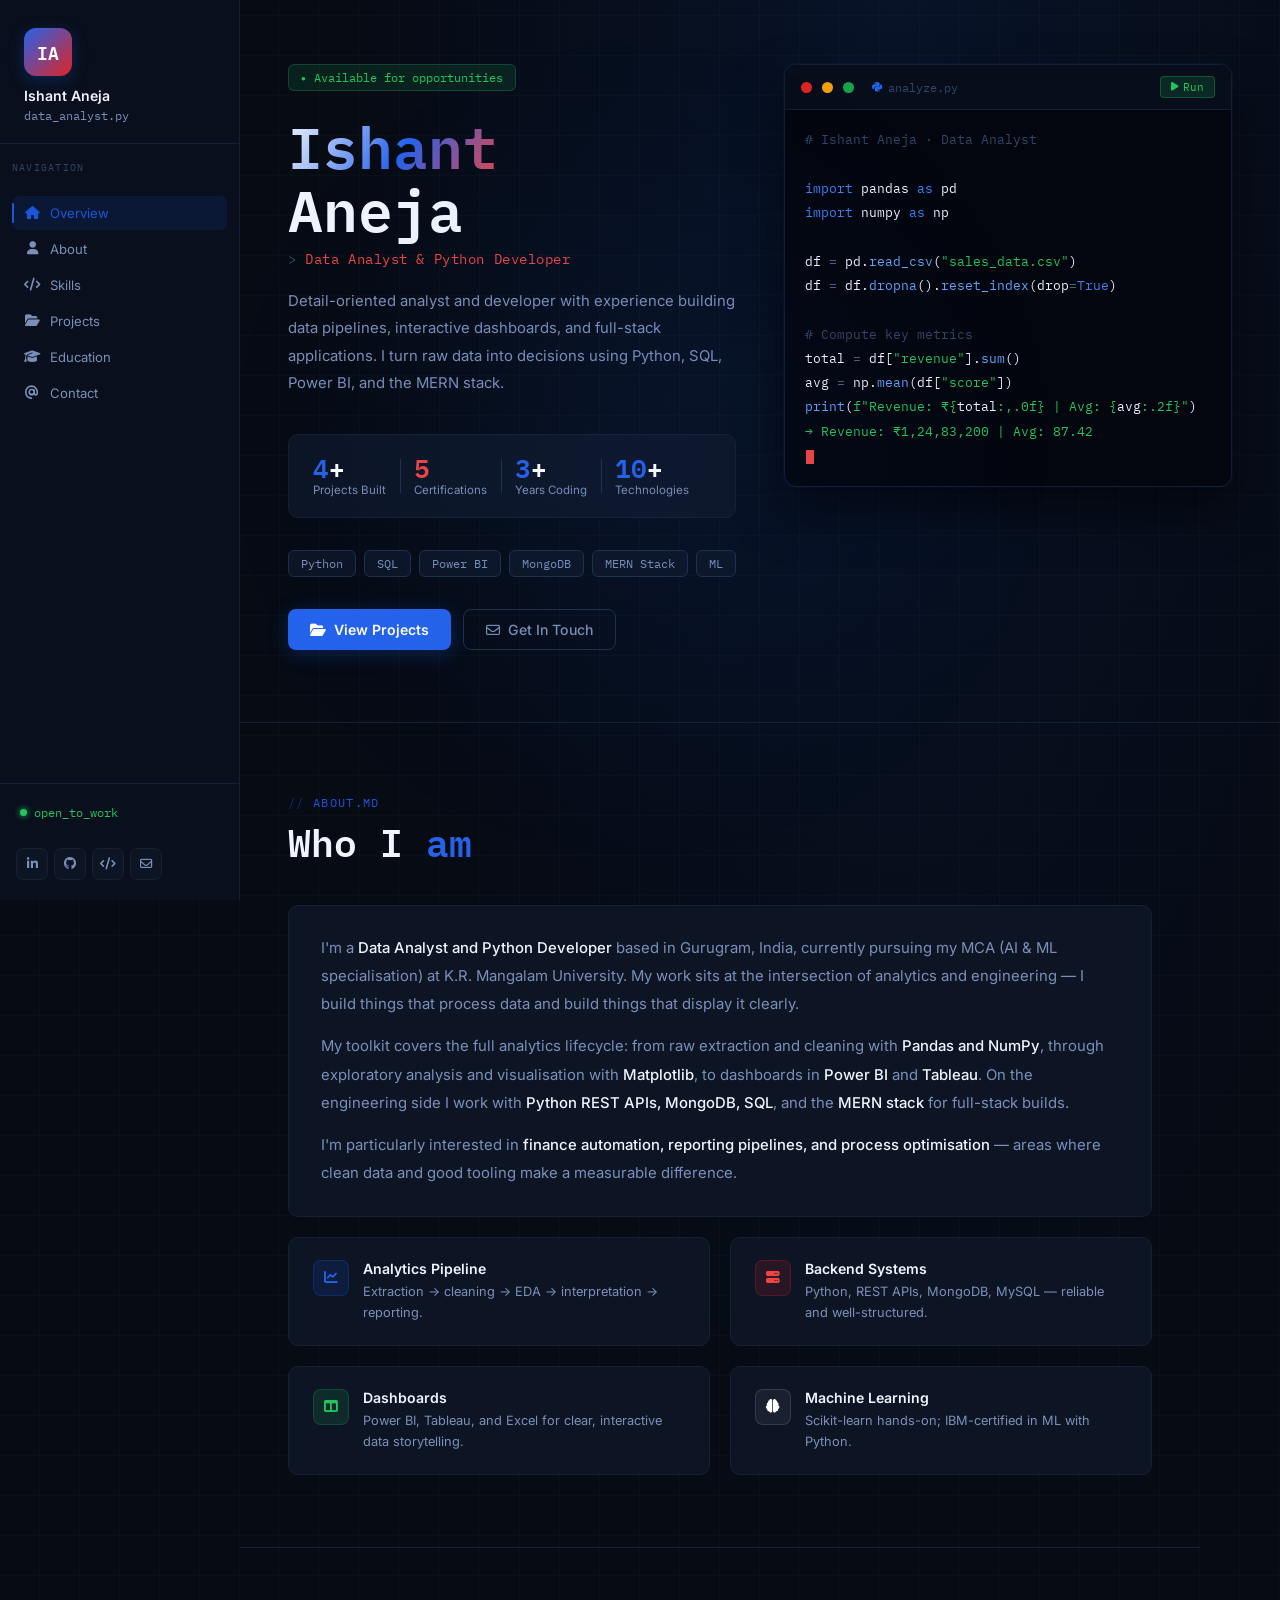
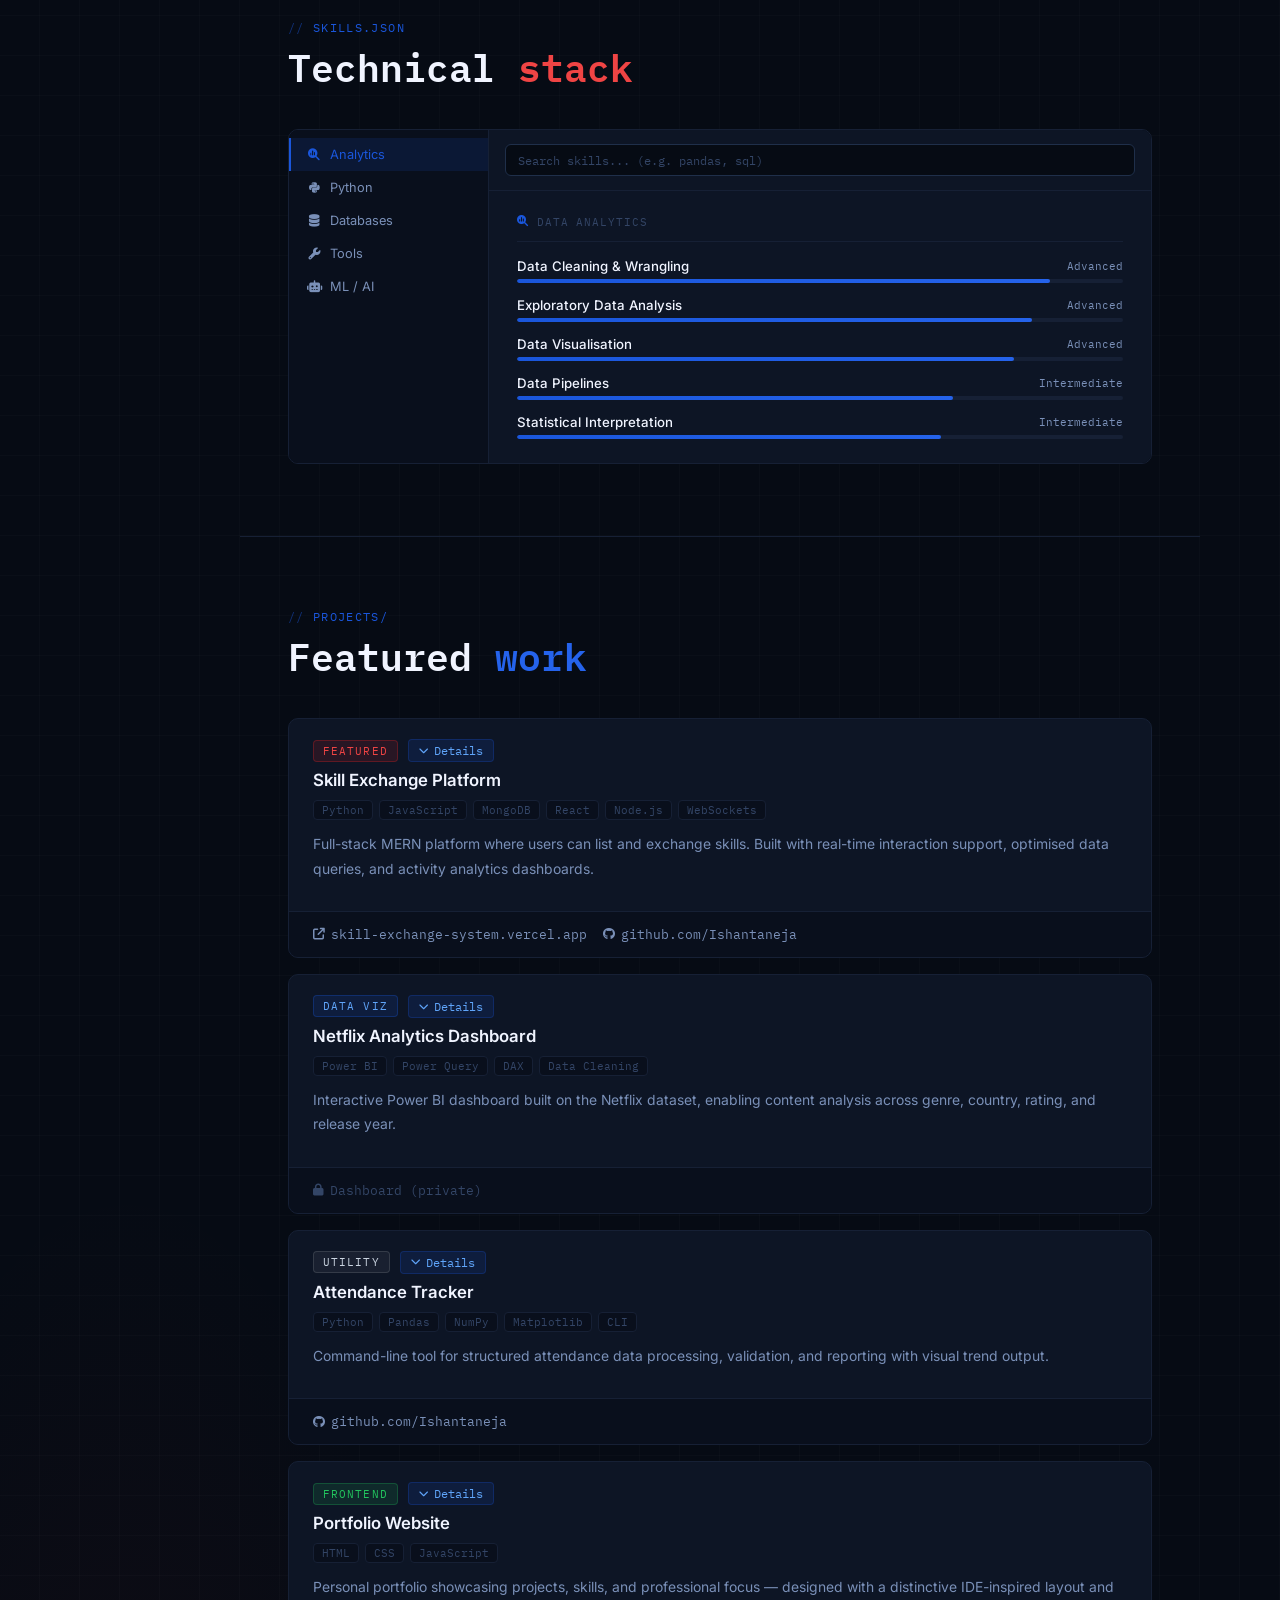
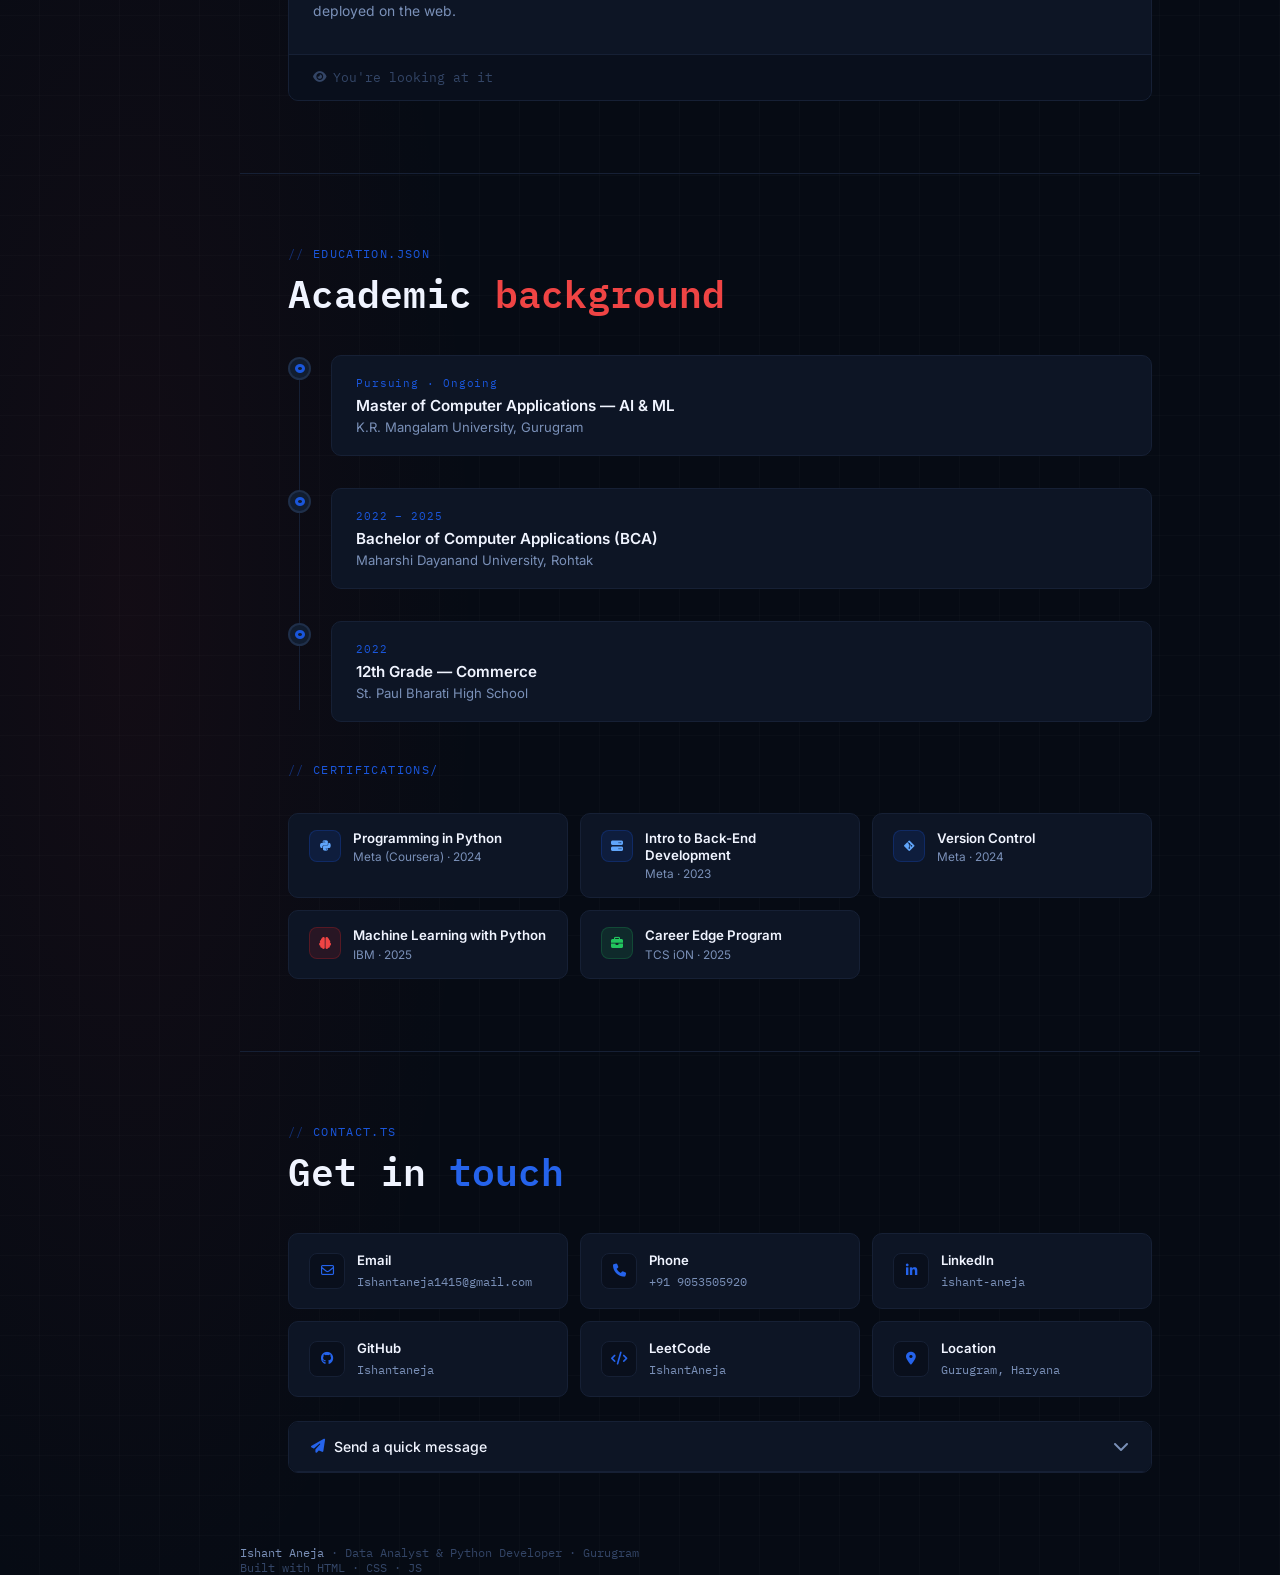
==== commit 92e8b73d: "Add files via upload" ====
--- a/index.html
+++ b/index.html
@@ -11,24 +11,28 @@
 <style>
 /* ─────────────── TOKENS ─────────────── */
 :root {
-  --bg:          #0b1426;
-  --bg2:         #0e192e;
-  --surface:     #111c32;
-  --surface2:    #162240;
-  --border:      #1e2f50;
-  --border2:     #2a4070;
-  --accent:      #4f6ef7;
-  --accent-dim:  rgba(79,110,247,0.12);
-  --accent-glow: rgba(79,110,247,0.25);
-  --amber:       #f5a623;
-  --amber-dim:   rgba(245,166,35,0.12);
-  --green:       #34d399;
-  --green-dim:   rgba(52,211,153,0.12);
-  --red:         #f87171;
-  --purple:      #a78bfa;
-  --text:        #e8edf5;
-  --text-muted:  #6b809e;
-  --text-dim:    #3d5070;
+  --bg:          #060b14;
+  --bg2:         #090f1c;
+  --surface:     #0d1525;
+  --surface2:    #111d30;
+  --border:      #162035;
+  --border2:     #1f2f4a;
+  --accent:      #1a56db;        /* royal blue */
+  --accent-bright: #2563eb;
+  --accent-dim:  rgba(26,86,219,0.13);
+  --accent-glow: rgba(26,86,219,0.30);
+  --red:         #e02424;        /* bold red */
+  --red-bright:  #ef4444;
+  --red-dim:     rgba(224,36,36,0.13);
+  --red-glow:    rgba(224,36,36,0.25);
+  --white:       #ffffff;
+  --white-dim:   rgba(255,255,255,0.07);
+  --white-border:rgba(255,255,255,0.10);
+  --green:       #22c55e;
+  --green-dim:   rgba(34,197,94,0.12);
+  --text:        #f0f4ff;
+  --text-muted:  #7a90b8;
+  --text-dim:    #334566;
   --rail:        240px;
   --r:           10px;
 }
@@ -42,6 +46,11 @@
   color: var(--text);
   overflow-x: hidden;
   min-height: 100vh;
+  background-image:
+    radial-gradient(ellipse 70% 50% at 70% 0%, rgba(26,86,219,0.10) 0%, transparent 60%),
+    radial-gradient(ellipse 50% 40% at 10% 80%, rgba(224,36,36,0.06) 0%, transparent 55%),
+    repeating-linear-gradient(0deg, transparent, transparent 39px, rgba(255,255,255,0.015) 39px, rgba(255,255,255,0.015) 40px),
+    repeating-linear-gradient(90deg, transparent, transparent 39px, rgba(255,255,255,0.015) 39px, rgba(255,255,255,0.015) 40px);
 }
 
 a { color: inherit; text-decoration: none; }
@@ -55,9 +64,214 @@
 /* ─────────────── SCROLL PROGRESS ─────────────── */
 #progress {
   position: fixed; top: 0; left: 0; height: 2px; z-index: 200;
-  background: linear-gradient(90deg, var(--accent), var(--amber));
+  background: linear-gradient(90deg, var(--accent), var(--red-bright), var(--accent));
+  background-size: 200% 100%;
+  animation: progshimmer 3s linear infinite;
   transition: width .06s linear;
   box-shadow: 0 0 8px var(--accent-glow);
+}
+@keyframes progshimmer { 0%{background-position:200% 0} 100%{background-position:-200% 0} }
+
+/* ─────────────── SPOTLIGHT ─────────────── */
+#spotlight {
+  pointer-events: none;
+  position: fixed; inset: 0; z-index: 1;
+  background: radial-gradient(600px circle at var(--mx,50%) var(--my,50%),
+    rgba(26,86,219,0.06) 0%, transparent 70%);
+  transition: background .1s;
+}
+
+/* ─────────────── MAGNETIC BUTTONS ─────────────── */
+.btn-primary, .btn-outline { position: relative; }
+
+/* ─────────────── TERMINAL RUN BUTTON ─────────────── */
+.terminal-bar-right {
+  margin-left: auto;
+  display: flex; align-items: center; gap: 8px;
+}
+.run-btn {
+  display: inline-flex; align-items: center; gap: 5px;
+  padding: 3px 10px; border-radius: 4px;
+  background: rgba(34,197,94,0.15); border: 1px solid rgba(34,197,94,0.3);
+  color: #22c55e; font-size: .68rem;
+  font-family: 'IBM Plex Mono', monospace;
+  cursor: pointer; transition: background .2s, transform .15s;
+  -webkit-tap-highlight-color: transparent;
+}
+.run-btn:hover { background: rgba(34,197,94,0.25); transform: scale(1.04); }
+.run-btn:active { transform: scale(.96); }
+.run-btn i { font-size: .62rem; }
+.run-btn.running { color: #ef4444; border-color: rgba(239,68,68,.3); background: rgba(239,68,68,.12); }
+
+/* ─────────────── COUNTER STATS ─────────────── */
+.hero-stats-row {
+  display: flex; gap: 28px; flex-wrap: wrap;
+  margin-bottom: 32px;
+  padding: 20px 24px;
+  background: var(--surface);
+  border: 1px solid var(--border);
+  border-radius: var(--r);
+}
+.hero-stat {
+  display: flex; flex-direction: column; gap: 3px;
+  position: relative;
+}
+.hero-stat + .hero-stat::before {
+  content: '';
+  position: absolute; left: -14px; top: 10%; bottom: 10%;
+  width: 1px; background: var(--border2);
+}
+.stat-num {
+  font-family: 'IBM Plex Mono', monospace;
+  font-size: 1.6rem; font-weight: 600;
+  color: var(--white); line-height: 1;
+}
+.stat-num .accent { color: var(--accent-bright); }
+.stat-num .red { color: var(--red-bright); }
+.stat-label { font-size: .72rem; color: var(--text-muted); }
+
+/* ─────────────── PROJECT EXPAND ─────────────── */
+.project-entry { cursor: default; }
+.project-toggle {
+  display: inline-flex; align-items: center; gap: 5px;
+  padding: 3px 10px; border-radius: 4px;
+  background: var(--accent-dim); border: 1px solid rgba(26,86,219,.25);
+  color: #60a5fa; font-size: .72rem;
+  font-family: 'IBM Plex Mono', monospace;
+  cursor: pointer; transition: background .2s;
+  -webkit-tap-highlight-color: transparent;
+  user-select: none;
+}
+.project-toggle:hover { background: rgba(26,86,219,.2); }
+.project-toggle i { transition: transform .28s; font-size: .62rem; }
+.project-entry.open .project-toggle i { transform: rotate(180deg); }
+.project-details {
+  overflow: hidden;
+  max-height: 0;
+  transition: max-height .38s cubic-bezier(.4,0,.2,1), opacity .3s;
+  opacity: 0;
+}
+.project-entry.open .project-details { max-height: 400px; opacity: 1; }
+
+/* ─────────────── SKILLS SEARCH ─────────────── */
+.skills-search-wrap {
+  padding: 14px 16px 0;
+  border-bottom: 1px solid var(--border);
+}
+.skills-search {
+  width: 100%; padding: 7px 12px;
+  background: var(--bg); border: 1px solid var(--border2);
+  border-radius: 6px; color: var(--text);
+  font-family: 'IBM Plex Mono', monospace; font-size: .78rem;
+  outline: none; transition: border-color .2s, box-shadow .2s;
+  margin-bottom: 14px;
+}
+.skills-search::placeholder { color: var(--text-dim); }
+.skills-search:focus { border-color: var(--accent-bright); box-shadow: 0 0 0 3px var(--accent-dim); }
+.s-pill.hidden { display: none; }
+.s-pill.match { border-color: var(--accent-bright); color: var(--accent-bright); background: var(--accent-dim); }
+.skill-name.match { color: var(--accent-bright); }
+.skill-row.dim { opacity: .3; }
+
+/* ─────────────── CONTACT FORM ─────────────── */
+.contact-form-wrap {
+  margin-top: 24px;
+  border: 1px solid var(--border);
+  border-radius: var(--r);
+  overflow: hidden;
+}
+.contact-form-toggle {
+  display: flex; align-items: center; justify-content: space-between;
+  padding: 16px 22px;
+  background: var(--surface); cursor: pointer;
+  user-select: none; -webkit-tap-highlight-color: transparent;
+  transition: background .2s;
+}
+.contact-form-toggle:hover { background: var(--surface2); }
+.contact-form-toggle span {
+  display: flex; align-items: center; gap: 9px;
+  font-size: .88rem; font-weight: 500;
+}
+.contact-form-toggle i.toggle-arrow { transition: transform .28s; color: var(--text-muted); }
+.contact-form-wrap.open .toggle-arrow { transform: rotate(180deg); }
+.contact-form-body {
+  overflow: hidden; max-height: 0;
+  transition: max-height .38s cubic-bezier(.4,0,.2,1);
+  background: var(--surface);
+  border-top: 1px solid var(--border);
+}
+.contact-form-wrap.open .contact-form-body { max-height: 500px; }
+.contact-form-inner { padding: 22px; display: flex; flex-direction: column; gap: 12px; }
+.form-row { display: grid; grid-template-columns: 1fr 1fr; gap: 12px; }
+.form-field { display: flex; flex-direction: column; gap: 5px; }
+.form-field label { font-size: .75rem; color: var(--text-muted); font-family: 'IBM Plex Mono', monospace; }
+.form-field input, .form-field textarea {
+  padding: 9px 13px;
+  background: var(--bg2); border: 1px solid var(--border2);
+  border-radius: 7px; color: var(--text);
+  font-family: 'Inter', sans-serif; font-size: .86rem;
+  outline: none; resize: none;
+  transition: border-color .2s, box-shadow .2s;
+}
+.form-field input:focus, .form-field textarea:focus {
+  border-color: var(--accent-bright);
+  box-shadow: 0 0 0 3px var(--accent-dim);
+}
+.form-field textarea { min-height: 90px; }
+.form-actions { display: flex; align-items: center; gap: 14px; }
+.send-btn {
+  display: inline-flex; align-items: center; gap: 7px;
+  padding: 10px 22px; border-radius: 8px;
+  background: var(--accent-bright); color: var(--white);
+  font-size: .86rem; font-weight: 600;
+  border: none; cursor: pointer;
+  transition: background .2s, transform .15s, box-shadow .2s;
+  box-shadow: 0 4px 16px var(--accent-glow);
+  -webkit-tap-highlight-color: transparent;
+}
+.send-btn:hover { background: #1d4ed8; transform: translateY(-1px); }
+.send-btn:active { transform: scale(.97); }
+.send-btn.sent { background: #16a34a; box-shadow: 0 4px 16px rgba(22,163,74,.3); }
+.form-hint { font-size: .74rem; color: var(--text-dim); font-family: 'IBM Plex Mono', monospace; }
+
+/* ─────────────── KEYBOARD SHORTCUT TOAST ─────────────── */
+#kbd-toast {
+  position: fixed; bottom: 24px; right: 24px; z-index: 500;
+  background: var(--surface2); border: 1px solid var(--border2);
+  border-radius: 10px; padding: 12px 18px;
+  font-family: 'IBM Plex Mono', monospace; font-size: .74rem;
+  color: var(--text-muted);
+  box-shadow: 0 8px 24px rgba(0,0,0,.4);
+  opacity: 0; transform: translateY(8px);
+  transition: opacity .25s, transform .25s;
+  pointer-events: none;
+}
+#kbd-toast.show { opacity: 1; transform: none; }
+#kbd-toast kbd {
+  display: inline-block; padding: 1px 6px; border-radius: 4px;
+  background: var(--border2); color: var(--text); margin: 0 2px;
+}
+
+/* ─────────────── TOOLTIP ON CHIPS ─────────────── */
+.chip { position: relative; cursor: default; }
+.chip-tooltip {
+  position: absolute; bottom: calc(100% + 7px); left: 50%;
+  transform: translateX(-50%) scale(.92);
+  background: var(--surface2); border: 1px solid var(--border2);
+  border-radius: 6px; padding: 5px 10px;
+  font-size: .72rem; color: var(--text); white-space: nowrap;
+  opacity: 0; pointer-events: none;
+  transition: opacity .18s, transform .18s;
+  font-family: 'IBM Plex Mono', monospace;
+  z-index: 10;
+}
+.chip:hover .chip-tooltip { opacity: 1; transform: translateX(-50%) scale(1); }
+
+@media (max-width: 720px) {
+  .hero-stats-row { gap: 16px; padding: 16px; }
+  .stat-num { font-size: 1.3rem; }
+  .form-row { grid-template-columns: 1fr; }
+  #kbd-toast { display: none; }
 }
 
 /* ─────────────── LEFT RAIL ─────────────── */
@@ -77,7 +291,7 @@
 }
 .rail-avatar {
   width: 48px; height: 48px; border-radius: 12px;
-  background: linear-gradient(135deg, var(--accent), #7c3aed);
+  background: linear-gradient(135deg, var(--accent-bright), var(--red));
   display: grid; place-items: center;
   font-family: 'IBM Plex Mono', monospace;
   font-size: 1.1rem; font-weight: 600;
@@ -162,7 +376,7 @@
   display: none;
   position: sticky; top: 0; z-index: 100;
   height: 56px; padding: 0 16px;
-  background: rgba(11,20,38,0.95);
+  background: rgba(6,11,20,0.96);
   backdrop-filter: blur(16px);
   border-bottom: 1px solid var(--border);
   align-items: center; justify-content: space-between;
@@ -170,7 +384,7 @@
 .topbar-brand { display: flex; align-items: center; gap: 10px; }
 .topbar-avatar {
   width: 32px; height: 32px; border-radius: 8px;
-  background: linear-gradient(135deg, var(--accent), #7c3aed);
+  background: linear-gradient(135deg, var(--accent-bright), var(--red));
   display: grid; place-items: center;
   font-family: 'IBM Plex Mono', monospace;
   font-size: .78rem; font-weight: 600; color: #fff;
@@ -193,7 +407,7 @@
 .mobile-drawer {
   display: none;
   position: fixed; top: 56px; left: 0; right: 0; bottom: 0;
-  background: rgba(11,20,38,0.97);
+  background: rgba(6,11,20,0.98);
   backdrop-filter: blur(20px);
   z-index: 99;
   flex-direction: column;
@@ -230,8 +444,8 @@
   font-weight: 600; color: var(--text);
   line-height: 1.15; margin-bottom: 40px;
 }
-h2.section-title .hl { color: var(--accent); }
-h2.section-title .hl-amber { color: var(--amber); }
+h2.section-title .hl { color: var(--accent-bright); }
+h2.section-title .hl-amber { color: var(--red-bright); }
 
 /* ─────────────── HERO ─────────────── */
 #hero { padding: 64px 48px 72px; border-bottom: 1px solid var(--border); }
@@ -260,14 +474,14 @@
   color: var(--text); margin-bottom: 8px;
 }
 .hero-h1 .name-accent {
-  background: linear-gradient(120deg, var(--accent) 0%, var(--purple) 100%);
+  background: linear-gradient(120deg, var(--white) 0%, var(--accent-bright) 55%, var(--red-bright) 100%);
   -webkit-background-clip: text; -webkit-text-fill-color: transparent;
   background-clip: text;
 }
 
 .hero-role {
   font-family: 'IBM Plex Mono', monospace;
-  font-size: .88rem; color: var(--amber);
+  font-size: .88rem; color: var(--red-bright);
   margin-bottom: 20px; letter-spacing: .04em;
 }
 .hero-role::before { content: '> '; color: var(--text-dim); }
@@ -285,19 +499,19 @@
   color: var(--text-muted);
   transition: border-color .2s, color .2s, background .2s;
 }
-.chip:hover { border-color: var(--accent); color: var(--accent); background: var(--accent-dim); }
+.chip:hover { border-color: var(--accent-bright); color: var(--white); background: var(--accent-dim); }
 
 .hero-btns { display: flex; gap: 12px; flex-wrap: wrap; }
 .btn-primary {
   display: inline-flex; align-items: center; gap: 8px;
   padding: 11px 22px; border-radius: 8px;
-  background: var(--accent); color: #fff;
+  background: var(--accent-bright); color: var(--white);
   font-size: .88rem; font-weight: 600;
   transition: background .2s, transform .15s, box-shadow .2s;
   box-shadow: 0 4px 20px var(--accent-glow);
   -webkit-tap-highlight-color: transparent;
 }
-.btn-primary:hover { background: #3d5ce8; transform: translateY(-1px); box-shadow: 0 6px 28px var(--accent-glow); }
+.btn-primary:hover { background: #1d4ed8; transform: translateY(-1px); box-shadow: 0 6px 28px var(--accent-glow); }
 .btn-primary:active { transform: scale(.97); }
 .btn-outline {
   display: inline-flex; align-items: center; gap: 8px;
@@ -308,49 +522,49 @@
   transition: border-color .2s, color .2s, background .2s;
   -webkit-tap-highlight-color: transparent;
 }
-.btn-outline:hover { border-color: var(--accent); color: var(--text); background: var(--accent-dim); }
+.btn-outline:hover { border-color: var(--red); color: var(--white); background: var(--red-dim); }
 .btn-outline:active { transform: scale(.97); }
 
 /* ── TERMINAL CARD ── */
 .terminal {
-  background: #0d1117;
-  border: 1px solid #1a2540;
+  background: #03060e;
+  border: 1px solid #111e35;
   border-radius: 12px;
   overflow: hidden;
-  box-shadow: 0 24px 48px rgba(0,0,0,0.5), 0 0 0 1px rgba(79,110,247,0.08);
+  box-shadow: 0 24px 48px rgba(0,0,0,0.6), 0 0 0 1px rgba(26,86,219,0.10);
   font-family: 'IBM Plex Mono', monospace;
 }
 .terminal-bar {
-  background: #161f30;
+  background: #070d1a;
   padding: 11px 16px;
   display: flex; align-items: center; gap: 10px;
-  border-bottom: 1px solid #1a2540;
+  border-bottom: 1px solid #111e35;
 }
 .t-dot { width: 11px; height: 11px; border-radius: 50%; }
-.t-dot.r { background: #ff5f56; }
-.t-dot.y { background: #ffbd2e; }
-.t-dot.g { background: #27c93f; }
+.t-dot.r { background: #e02424; }
+.t-dot.y { background: #f59e0b; }
+.t-dot.g { background: #16a34a; }
 .t-filename {
-  margin-left: 8px; font-size: .72rem; color: #4a6080;
+  margin-left: 8px; font-size: .72rem; color: #334566;
   display: flex; align-items: center; gap: 6px;
 }
-.t-filename i { color: #4f6ef7; font-size: .68rem; }
+.t-filename i { color: #2563eb; font-size: .68rem; }
 .terminal-body { padding: 18px 20px; font-size: .8rem; line-height: 1.9; min-height: 320px; }
 
-.t-comment { color: #4a6080; }
-.t-keyword { color: #a78bfa; }
-.t-fn { color: #4f6ef7; }
-.t-str { color: #34d399; }
-.t-num { color: #f5a623; }
-.t-var { color: #e8edf5; }
-.t-op { color: #6b809e; }
-.t-out { color: #34d399; }
-.t-prompt { color: #4a6080; user-select: none; }
+.t-comment { color: #334566; }
+.t-keyword { color: #3b82f6; }
+.t-fn { color: #60a5fa; }
+.t-str { color: #22c55e; }
+.t-num { color: #ef4444; }
+.t-var { color: #f0f4ff; }
+.t-op { color: #4a6080; }
+.t-out { color: #22c55e; }
+.t-prompt { color: #334566; user-select: none; }
 .t-line { display: block; min-height: 1.5em; }
 .t-line.hidden { display: none; }
 .t-cursor {
   display: inline-block; width: 8px; height: 14px;
-  background: var(--accent); vertical-align: middle;
+  background: var(--red-bright); vertical-align: middle;
   animation: blink .9s step-end infinite; margin-left: 1px;
 }
 @keyframes blink { 0%,100% { opacity: 1; } 50% { opacity: 0; } }
@@ -380,10 +594,10 @@
   display: grid; place-items: center;
   font-size: .85rem;
 }
-.acard-icon.blue { background: var(--accent-dim); color: var(--accent); border: 1px solid rgba(79,110,247,.2); }
-.acard-icon.amber { background: var(--amber-dim); color: var(--amber); border: 1px solid rgba(245,166,35,.2); }
-.acard-icon.green { background: var(--green-dim); color: var(--green); border: 1px solid rgba(52,211,153,.2); }
-.acard-icon.purple { background: rgba(167,139,250,.1); color: var(--purple); border: 1px solid rgba(167,139,250,.2); }
+.acard-icon.blue { background: var(--accent-dim); color: var(--accent-bright); border: 1px solid rgba(26,86,219,.25); }
+.acard-icon.amber { background: var(--red-dim); color: var(--red-bright); border: 1px solid rgba(224,36,36,.25); }
+.acard-icon.green { background: var(--green-dim); color: var(--green); border: 1px solid rgba(34,197,94,.2); }
+.acard-icon.purple { background: rgba(255,255,255,.05); color: var(--white); border: 1px solid rgba(255,255,255,.12); }
 .about-card h4 { font-size: .88rem; font-weight: 600; margin-bottom: 4px; }
 .about-card p { font-size: .8rem; color: var(--text-muted); line-height: 1.65; }
 
@@ -427,10 +641,10 @@
 .skill-level { font-family: 'IBM Plex Mono', monospace; font-size: .7rem; color: var(--text-muted); }
 .skill-bar { height: 4px; background: var(--border); border-radius: 4px; overflow: hidden; }
 .skill-fill { height: 100%; border-radius: 4px; transition: width 1s cubic-bezier(.4,0,.2,1); }
-.fill-accent { background: linear-gradient(90deg, var(--accent), #7c6af5); }
-.fill-amber { background: linear-gradient(90deg, var(--amber), #f97316); }
-.fill-green { background: linear-gradient(90deg, var(--green), #059669); }
-.fill-purple { background: linear-gradient(90deg, var(--purple), #db2777); }
+.fill-accent { background: linear-gradient(90deg, var(--accent), var(--accent-bright)); }
+.fill-amber { background: linear-gradient(90deg, var(--red), var(--red-bright)); }
+.fill-green { background: linear-gradient(90deg, var(--green), #16a34a); }
+.fill-purple { background: linear-gradient(90deg, var(--white), #94a3b8); }
 
 .skill-pills-grid { display: flex; flex-wrap: wrap; gap: 8px; }
 .s-pill {
@@ -448,7 +662,7 @@
   border-radius: var(--r); overflow: hidden;
   transition: border-color .2s;
 }
-.project-entry:hover { border-color: var(--border2); }
+.project-entry:hover { border-color: var(--accent-bright); }
 
 .project-header {
   display: flex; align-items: center; justify-content: space-between;
@@ -460,10 +674,10 @@
   font-size: .68rem; letter-spacing: .1em; text-transform: uppercase;
   padding: 3px 9px; border-radius: 4px;
 }
-.type-featured { background: rgba(245,166,35,.12); color: var(--amber); border: 1px solid rgba(245,166,35,.25); }
-.type-data { background: rgba(79,110,247,.12); color: var(--accent); border: 1px solid rgba(79,110,247,.25); }
-.type-frontend { background: rgba(52,211,153,.12); color: var(--green); border: 1px solid rgba(52,211,153,.25); }
-.type-utility { background: rgba(167,139,250,.12); color: var(--purple); border: 1px solid rgba(167,139,250,.25); }
+.type-featured { background: var(--red-dim); color: var(--red-bright); border: 1px solid rgba(224,36,36,.3); }
+.type-data { background: var(--accent-dim); color: #60a5fa; border: 1px solid rgba(26,86,219,.3); }
+.type-frontend { background: var(--green-dim); color: var(--green); border: 1px solid rgba(34,197,94,.25); }
+.type-utility { background: rgba(255,255,255,.05); color: #cbd5e1; border: 1px solid rgba(255,255,255,.12); }
 
 .project-entry h3 { font-size: 1.05rem; font-weight: 600; color: var(--text); padding: 8px 24px 0; }
 .project-stack {
@@ -489,7 +703,7 @@
 .bullet-list li::before {
   content: '→';
   position: absolute; left: 0;
-  color: var(--accent); font-size: .8rem;
+  color: var(--accent-bright); font-size: .8rem;
 }
 
 .project-footer {
@@ -555,9 +769,9 @@
   width: 32px; height: 32px; border-radius: 8px;
   display: grid; place-items: center; font-size: .75rem; flex-shrink: 0;
 }
-.cert-badge.meta { background: rgba(79,110,247,.12); color: var(--accent); border: 1px solid rgba(79,110,247,.2); }
-.cert-badge.ibm { background: var(--amber-dim); color: var(--amber); border: 1px solid rgba(245,166,35,.2); }
-.cert-badge.tcs { background: var(--green-dim); color: var(--green); border: 1px solid rgba(52,211,153,.2); }
+.cert-badge.meta { background: var(--accent-dim); color: #60a5fa; border: 1px solid rgba(26,86,219,.25); }
+.cert-badge.ibm { background: var(--red-dim); color: var(--red-bright); border: 1px solid rgba(224,36,36,.25); }
+.cert-badge.tcs { background: var(--green-dim); color: var(--green); border: 1px solid rgba(34,197,94,.2); }
 .cert-item h4 { font-size: .83rem; font-weight: 600; color: var(--text); margin-bottom: 3px; line-height: 1.3; }
 .cert-item p { font-size: .74rem; color: var(--text-muted); }
 
@@ -574,14 +788,16 @@
   transition: border-color .2s, background .2s;
   -webkit-tap-highlight-color: transparent;
 }
-.contact-item:hover { border-color: var(--accent); background: var(--accent-dim); }
+.contact-item:hover { border-color: var(--red); background: var(--red-dim); }
 .contact-item:active { transform: scale(.98); }
 .c-icon {
   width: 36px; height: 36px; border-radius: 8px; flex-shrink: 0;
   background: var(--bg2); border: 1px solid var(--border);
   display: grid; place-items: center;
-  font-size: .82rem; color: var(--accent);
-}
+  font-size: .82rem; color: var(--accent-bright);
+  transition: color .2s, border-color .2s;
+}
+.contact-item:hover .c-icon { color: var(--red-bright); border-color: var(--red-dim); }
 .contact-item strong { font-size: .82rem; font-weight: 600; display: block; margin-bottom: 2px; }
 .contact-item span { font-size: .76rem; color: var(--text-muted); font-family: 'IBM Plex Mono', monospace; }
 
@@ -666,6 +882,8 @@
 <body>
 
 <div id="progress"></div>
+<div id="spotlight"></div>
+<div id="kbd-toast"></div>
 
 <!-- ─────────────── LEFT RAIL ─────────────── -->
 <aside class="rail">
@@ -751,17 +969,35 @@
           interactive dashboards, and full-stack applications. I turn raw data into decisions
           using Python, SQL, Power BI, and the MERN stack.
         </p>
+        <div class="hero-stats-row">
+          <div class="hero-stat">
+            <div class="stat-num"><span class="counter accent" data-target="4">0</span>+</div>
+            <div class="stat-label">Projects Built</div>
+          </div>
+          <div class="hero-stat">
+            <div class="stat-num"><span class="counter red" data-target="5">0</span></div>
+            <div class="stat-label">Certifications</div>
+          </div>
+          <div class="hero-stat">
+            <div class="stat-num"><span class="counter accent" data-target="3">0</span>+</div>
+            <div class="stat-label">Years Coding</div>
+          </div>
+          <div class="hero-stat">
+            <div class="stat-num"><span class="counter accent" data-target="10">0</span>+</div>
+            <div class="stat-label">Technologies</div>
+          </div>
+        </div>
         <div class="hero-chips">
-          <span class="chip">Python</span>
-          <span class="chip">Pandas · NumPy</span>
-          <span class="chip">SQL</span>
-          <span class="chip">Power BI</span>
-          <span class="chip">MongoDB</span>
-          <span class="chip">Scikit-learn</span>
+          <span class="chip">Python<span class="chip-tooltip">Pandas · NumPy · Matplotlib</span></span>
+          <span class="chip">SQL<span class="chip-tooltip">MySQL · Aggregations · Joins</span></span>
+          <span class="chip">Power BI<span class="chip-tooltip">DAX · Power Query · KPIs</span></span>
+          <span class="chip">MongoDB<span class="chip-tooltip">Aggregation Pipelines · Atlas</span></span>
+          <span class="chip">MERN Stack<span class="chip-tooltip">React · Node · Express</span></span>
+          <span class="chip">ML<span class="chip-tooltip">Scikit-learn · IBM Certified</span></span>
         </div>
         <div class="hero-btns">
-          <a href="#projects" class="btn-primary"><i class="fa-solid fa-folder-open"></i> View Projects</a>
-          <a href="#contact" class="btn-outline"><i class="fa-regular fa-envelope"></i> Get In Touch</a>
+          <a href="#projects" class="btn-primary magnetic"><i class="fa-solid fa-folder-open"></i> View Projects</a>
+          <a href="#contact" class="btn-outline magnetic"><i class="fa-regular fa-envelope"></i> Get In Touch</a>
         </div>
       </div>
 
@@ -771,7 +1007,10 @@
             <div class="t-dot r"></div>
             <div class="t-dot y"></div>
             <div class="t-dot g"></div>
-            <div class="t-filename"><i class="fa-brands fa-python"></i> analyze.py</div>
+            <div class="t-filename"><i class="fa-brands fa-python"></i> <span id="termFilename">analyze.py</span></div>
+            <div class="terminal-bar-right">
+              <button class="run-btn" id="runBtn"><i class="fa-solid fa-play"></i> Run</button>
+            </div>
           </div>
           <div class="terminal-body" id="terminalBody">
             <!-- Lines injected by JS -->
@@ -838,6 +1077,9 @@
         <div class="skill-tab" data-panel="ml"><i class="fa-solid fa-robot"></i> ML / AI</div>
       </div>
       <div class="skills-content">
+        <div class="skills-search-wrap">
+          <input type="text" class="skills-search" id="skillsSearch" placeholder="Search skills... (e.g. pandas, sql)" autocomplete="off">
+        </div>
 
         <div class="skill-panel active" id="panel-analytics">
           <div class="skill-panel-header"><i class="fa-solid fa-magnifying-glass-chart"></i> Data Analytics</div>
@@ -968,12 +1210,12 @@
     <h2 class="section-title">Featured <span class="hl">work</span></h2>
     <div class="projects-list stagger">
 
-      <article class="project-entry">
+      <article class="project-entry" id="proj-1">
         <div class="project-header">
           <div class="project-meta">
             <span class="project-type type-featured">Featured</span>
-          </div>
-          <div></div>
+            <button class="project-toggle" onclick="toggleProject('proj-1')"><i class="fa-solid fa-chevron-down"></i> Details</button>
+          </div>
         </div>
         <h3>Skill Exchange Platform</h3>
         <div class="project-stack">
@@ -983,12 +1225,14 @@
         </div>
         <div class="project-body">
           <p>Full-stack MERN platform where users can list and exchange skills. Built with real-time interaction support, optimised data queries, and activity analytics dashboards.</p>
-          <ul class="bullet-list">
-            <li>Real-time interactions via WebSockets for live user activity</li>
-            <li>Optimised REST APIs with structured data validation and error handling</li>
-            <li>MongoDB aggregation pipelines for user analytics and performance insights</li>
-            <li>Activity tracking dashboards with per-user data summaries</li>
-          </ul>
+          <div class="project-details">
+            <ul class="bullet-list">
+              <li>Real-time interactions via WebSockets for live user activity</li>
+              <li>Optimised REST APIs with structured data validation and error handling</li>
+              <li>MongoDB aggregation pipelines for user analytics and performance insights</li>
+              <li>Activity tracking dashboards with per-user data summaries</li>
+            </ul>
+          </div>
         </div>
         <div class="project-footer">
           <a href="https://skill-exchange-system.vercel.app" target="_blank" rel="noopener" class="proj-link">
@@ -1000,10 +1244,11 @@
         </div>
       </article>
 
-      <article class="project-entry">
+      <article class="project-entry" id="proj-2">
         <div class="project-header">
           <div class="project-meta">
             <span class="project-type type-data">Data Viz</span>
+            <button class="project-toggle" onclick="toggleProject('proj-2')"><i class="fa-solid fa-chevron-down"></i> Details</button>
           </div>
         </div>
         <h3>Netflix Analytics Dashboard</h3>
@@ -1013,11 +1258,13 @@
         </div>
         <div class="project-body">
           <p>Interactive Power BI dashboard built on the Netflix dataset, enabling content analysis across genre, country, rating, and release year.</p>
-          <ul class="bullet-list">
-            <li>Data cleaning and transformation in Power Query to improve reporting accuracy</li>
-            <li>KPI cards, slicers, and dynamic visualisations for content exploration</li>
-            <li>Insights on content trends, regional distribution, and audience preferences</li>
-          </ul>
+          <div class="project-details">
+            <ul class="bullet-list">
+              <li>Data cleaning and transformation in Power Query to improve reporting accuracy</li>
+              <li>KPI cards, slicers, and dynamic visualisations for content exploration</li>
+              <li>Insights on content trends, regional distribution, and audience preferences</li>
+            </ul>
+          </div>
         </div>
         <div class="project-footer">
           <span class="proj-link" style="cursor:default; color: var(--text-dim);">
@@ -1026,10 +1273,11 @@
         </div>
       </article>
 
-      <article class="project-entry">
+      <article class="project-entry" id="proj-3">
         <div class="project-header">
           <div class="project-meta">
             <span class="project-type type-utility">Utility</span>
+            <button class="project-toggle" onclick="toggleProject('proj-3')"><i class="fa-solid fa-chevron-down"></i> Details</button>
           </div>
         </div>
         <h3>Attendance Tracker</h3>
@@ -1039,11 +1287,13 @@
         </div>
         <div class="project-body">
           <p>Command-line tool for structured attendance data processing, validation, and reporting with visual trend output.</p>
-          <ul class="bullet-list">
-            <li>Pandas and NumPy for cleaning, transformation, and aggregate analysis</li>
-            <li>Validation logic for missing entries and format inconsistencies</li>
-            <li>Matplotlib visualisations for attendance trends and summary statistics</li>
-          </ul>
+          <div class="project-details">
+            <ul class="bullet-list">
+              <li>Pandas and NumPy for cleaning, transformation, and aggregate analysis</li>
+              <li>Validation logic for missing entries and format inconsistencies</li>
+              <li>Matplotlib visualisations for attendance trends and summary statistics</li>
+            </ul>
+          </div>
         </div>
         <div class="project-footer">
           <a href="https://github.com/Ishantaneja" target="_blank" rel="noopener" class="proj-link">
@@ -1052,10 +1302,11 @@
         </div>
       </article>
 
-      <article class="project-entry">
+      <article class="project-entry" id="proj-4">
         <div class="project-header">
           <div class="project-meta">
             <span class="project-type type-frontend">Frontend</span>
+            <button class="project-toggle" onclick="toggleProject('proj-4')"><i class="fa-solid fa-chevron-down"></i> Details</button>
           </div>
         </div>
         <h3>Portfolio Website</h3>
@@ -1064,10 +1315,12 @@
         </div>
         <div class="project-body">
           <p>Personal portfolio showcasing projects, skills, and professional focus — designed with a distinctive IDE-inspired layout and deployed on the web.</p>
-          <ul class="bullet-list">
-            <li>Fully responsive across desktop, tablet, and mobile</li>
-            <li>Custom animations and interactive skill panels</li>
-          </ul>
+          <div class="project-details">
+            <ul class="bullet-list">
+              <li>Fully responsive across desktop, tablet, and mobile</li>
+              <li>Custom animations and interactive skill panels</li>
+            </ul>
+          </div>
         </div>
         <div class="project-footer">
           <span class="proj-link" style="cursor:default; color: var(--text-dim);">
@@ -1166,9 +1419,38 @@
         <div><strong>Location</strong><span>Gurugram, Haryana</span></div>
       </div>
     </div>
+
+    <div class="contact-form-wrap" id="contactFormWrap">
+      <div class="contact-form-toggle" onclick="toggleContactForm()">
+        <span><i class="fa-solid fa-paper-plane" style="color:var(--accent-bright)"></i> Send a quick message</span>
+        <i class="fa-solid fa-chevron-down toggle-arrow"></i>
+      </div>
+      <div class="contact-form-body">
+        <div class="contact-form-inner">
+          <div class="form-row">
+            <div class="form-field">
+              <label>// name</label>
+              <input type="text" id="fName" placeholder="Your name" autocomplete="name">
+            </div>
+            <div class="form-field">
+              <label>// email</label>
+              <input type="email" id="fEmail" placeholder="your@email.com" autocomplete="email">
+            </div>
+          </div>
+          <div class="form-field">
+            <label>// message</label>
+            <textarea id="fMessage" placeholder="What's on your mind?"></textarea>
+          </div>
+          <div class="form-actions">
+            <button class="send-btn" id="sendBtn" onclick="handleSend()">
+              <i class="fa-solid fa-paper-plane"></i> <span id="sendBtnText">Send Message</span>
+            </button>
+            <span class="form-hint" id="formHint">// Opens your email client</span>
+          </div>
+        </div>
+      </div>
+    </div>
   </section>
-
-  <footer class="footer">
     <div class="footer-copy">
       <span>Ishant Aneja</span> · Data Analyst &amp; Python Developer · Gurugram
     </div>
@@ -1178,14 +1460,50 @@
 </main>
 
 <script>
-/* ─── SCROLL PROGRESS ─── */
+/* ═══════════════════════════════════════════
+   SCROLL PROGRESS
+═══════════════════════════════════════════ */
 const prog = document.getElementById('progress');
 window.addEventListener('scroll', () => {
   const s = window.scrollY, h = document.documentElement.scrollHeight - window.innerHeight;
   prog.style.width = (h > 0 ? s/h*100 : 0) + '%';
 }, { passive: true });
 
-/* ─── MOBILE MENU ─── */
+/* ═══════════════════════════════════════════
+   SPOTLIGHT (mouse-following radial glow)
+═══════════════════════════════════════════ */
+const spotlight = document.getElementById('spotlight');
+let spotX = window.innerWidth / 2, spotY = window.innerHeight / 2;
+let rafSpot;
+window.addEventListener('mousemove', e => {
+  spotX = e.clientX; spotY = e.clientY;
+  if (!rafSpot) {
+    rafSpot = requestAnimationFrame(() => {
+      spotlight.style.setProperty('--mx', spotX + 'px');
+      spotlight.style.setProperty('--my', spotY + 'px');
+      rafSpot = null;
+    });
+  }
+});
+
+/* ═══════════════════════════════════════════
+   MAGNETIC BUTTONS
+═══════════════════════════════════════════ */
+document.querySelectorAll('.magnetic').forEach(btn => {
+  btn.addEventListener('mousemove', e => {
+    const r = btn.getBoundingClientRect();
+    const x = (e.clientX - r.left - r.width / 2) * 0.3;
+    const y = (e.clientY - r.top - r.height / 2) * 0.3;
+    btn.style.transform = `translate(${x}px, ${y}px)`;
+  });
+  btn.addEventListener('mouseleave', () => {
+    btn.style.transform = '';
+  });
+});
+
+/* ═══════════════════════════════════════════
+   MOBILE MENU
+═══════════════════════════════════════════ */
 const hamburger = document.getElementById('hamburger');
 const drawer = document.getElementById('mobileDrawer');
 hamburger.addEventListener('click', () => {
@@ -1208,10 +1526,47 @@
   }
 });
 
-/* ─── ACTIVE NAV TRACKING ─── */
+/* ═══════════════════════════════════════════
+   KEYBOARD SHORTCUTS  (1-6 jump, Esc close)
+═══════════════════════════════════════════ */
+const sectionIds = ['hero', 'about', 'skills', 'projects', 'education', 'contact'];
+const toast = document.getElementById('kbd-toast');
+let toastTimer;
+function showToast(msg) {
+  toast.innerHTML = msg;
+  toast.classList.add('show');
+  clearTimeout(toastTimer);
+  toastTimer = setTimeout(() => toast.classList.remove('show'), 2200);
+}
+document.addEventListener('keydown', e => {
+  if (e.target.tagName === 'INPUT' || e.target.tagName === 'TEXTAREA') return;
+  const num = parseInt(e.key);
+  if (num >= 1 && num <= 6) {
+    const target = document.getElementById(sectionIds[num - 1]);
+    if (target) {
+      target.scrollIntoView({ behavior: 'smooth' });
+      showToast(`<kbd>${num}</kbd> → jumped to <kbd>${sectionIds[num-1]}</kbd>`);
+    }
+  }
+  if (e.key === 'Escape') {
+    hamburger.classList.remove('open');
+    drawer.classList.remove('open');
+    document.body.style.overflow = '';
+    document.querySelectorAll('.contact-form-wrap.open').forEach(f => f.classList.remove('open'));
+  }
+  if (e.key === '?') {
+    showToast('<kbd>1</kbd>–<kbd>6</kbd> jump sections &nbsp;·&nbsp; <kbd>Esc</kbd> close');
+  }
+});
+// Show hint on first load after 3s
+setTimeout(() => showToast('Press <kbd>?</kbd> for keyboard shortcuts'), 3000);
+
+/* ═══════════════════════════════════════════
+   ACTIVE NAV TRACKING
+═══════════════════════════════════════════ */
 const sections = document.querySelectorAll('section[id]');
 const navItems = document.querySelectorAll('.rail-nav .nav-item');
-const observer = new IntersectionObserver(entries => {
+const sectionObserver = new IntersectionObserver(entries => {
   entries.forEach(e => {
     if (e.isIntersecting) {
       navItems.forEach(n => n.classList.remove('active'));
@@ -1220,48 +1575,150 @@
     }
   });
 }, { threshold: 0.35 });
-sections.forEach(s => observer.observe(s));
-
-/* ─── TERMINAL TYPEWRITER ─── */
-const lines = [
-  { html: '<span class="t-comment"># Ishant Aneja · Data Analyst & Python Dev</span>' },
-  { html: '' },
-  { html: '<span class="t-keyword">import</span> <span class="t-var">pandas</span> <span class="t-keyword">as</span> <span class="t-var">pd</span>' },
-  { html: '<span class="t-keyword">import</span> <span class="t-var">numpy</span> <span class="t-keyword">as</span> <span class="t-var">np</span>' },
-  { html: '<span class="t-keyword">from</span> <span class="t-var">sklearn</span> <span class="t-keyword">import</span> <span class="t-var">metrics</span>' },
-  { html: '' },
-  { html: '<span class="t-comment"># Load and clean the dataset</span>' },
-  { html: '<span class="t-var">df</span> <span class="t-op">=</span> <span class="t-var">pd</span>.<span class="t-fn">read_csv</span>(<span class="t-str">"data.csv"</span>)' },
-  { html: '<span class="t-var">df</span> <span class="t-op">=</span> <span class="t-var">df</span>.<span class="t-fn">dropna</span>().<span class="t-fn">reset_index</span>(<span class="t-var">drop</span><span class="t-op">=</span><span class="t-keyword">True</span>)' },
-  { html: '' },
-  { html: '<span class="t-comment"># Key metric summary</span>' },
-  { html: '<span class="t-var">revenue</span> <span class="t-op">=</span> <span class="t-var">df</span>[<span class="t-str">"revenue"</span>].<span class="t-fn">sum</span>()' },
-  { html: '<span class="t-var">avg_score</span> <span class="t-op">=</span> <span class="t-var">np</span>.<span class="t-fn">mean</span>(<span class="t-var">df</span>[<span class="t-str">"score"</span>])' },
-  { html: '' },
-  { html: '<span class="t-fn">print</span>(<span class="t-str">f"Revenue: ₹{<span class="t-var">revenue</span>:,.0f} | Avg: {<span class="t-var">avg_score</span>:.2f}"</span>)' },
-  { html: '<span class="t-out">→  Revenue: ₹1,24,83,200 | Avg: 87.42</span>' },
+sections.forEach(s => sectionObserver.observe(s));
+
+/* ═══════════════════════════════════════════
+   ANIMATED COUNTERS
+═══════════════════════════════════════════ */
+function animateCounter(el) {
+  const target = parseInt(el.dataset.target);
+  const duration = 1200;
+  const start = performance.now();
+  function step(now) {
+    const p = Math.min((now - start) / duration, 1);
+    const ease = 1 - Math.pow(1 - p, 3); // ease-out-cubic
+    el.textContent = Math.floor(ease * target);
+    if (p < 1) requestAnimationFrame(step);
+    else el.textContent = target;
+  }
+  requestAnimationFrame(step);
+}
+const counterObserver = new IntersectionObserver(entries => {
+  entries.forEach(e => {
+    if (e.isIntersecting) {
+      e.target.querySelectorAll('.counter').forEach(animateCounter);
+      counterObserver.unobserve(e.target);
+    }
+  });
+}, { threshold: 0.3 });
+const statsRow = document.querySelector('.hero-stats-row');
+if (statsRow) counterObserver.observe(statsRow);
+
+/* ═══════════════════════════════════════════
+   TERMINAL — MULTI-SCRIPT TYPEWRITER
+═══════════════════════════════════════════ */
+const scripts = [
+  {
+    filename: 'analyze.py',
+    lines: [
+      { html: '<span class="t-comment"># Ishant Aneja · Data Analyst</span>' },
+      { html: '' },
+      { html: '<span class="t-keyword">import</span> <span class="t-var">pandas</span> <span class="t-keyword">as</span> <span class="t-var">pd</span>' },
+      { html: '<span class="t-keyword">import</span> <span class="t-var">numpy</span> <span class="t-keyword">as</span> <span class="t-var">np</span>' },
+      { html: '' },
+      { html: '<span class="t-var">df</span> <span class="t-op">=</span> <span class="t-var">pd</span>.<span class="t-fn">read_csv</span>(<span class="t-str">"sales_data.csv"</span>)' },
+      { html: '<span class="t-var">df</span> <span class="t-op">=</span> <span class="t-var">df</span>.<span class="t-fn">dropna</span>().<span class="t-fn">reset_index</span>(<span class="t-var">drop</span><span class="t-op">=</span><span class="t-keyword">True</span>)' },
+      { html: '' },
+      { html: '<span class="t-comment"># Compute key metrics</span>' },
+      { html: '<span class="t-var">total</span> <span class="t-op">=</span> <span class="t-var">df</span>[<span class="t-str">"revenue"</span>].<span class="t-fn">sum</span>()' },
+      { html: '<span class="t-var">avg</span> <span class="t-op">=</span> <span class="t-var">np</span>.<span class="t-fn">mean</span>(<span class="t-var">df</span>[<span class="t-str">"score"</span>])' },
+      { html: '<span class="t-fn">print</span>(<span class="t-str">f"Revenue: ₹{<span class="t-var">total</span>:,.0f} | Avg: {<span class="t-var">avg</span>:.2f}"</span>)' },
+      { html: '<span class="t-out">→  Revenue: ₹1,24,83,200 | Avg: 87.42</span>' },
+    ]
+  },
+  {
+    filename: 'dashboard.py',
+    lines: [
+      { html: '<span class="t-comment"># Power BI prep pipeline</span>' },
+      { html: '' },
+      { html: '<span class="t-keyword">import</span> <span class="t-var">pandas</span> <span class="t-keyword">as</span> <span class="t-var">pd</span>' },
+      { html: '<span class="t-keyword">import</span> <span class="t-var">matplotlib.pyplot</span> <span class="t-keyword">as</span> <span class="t-var">plt</span>' },
+      { html: '' },
+      { html: '<span class="t-var">df</span> <span class="t-op">=</span> <span class="t-var">pd</span>.<span class="t-fn">read_csv</span>(<span class="t-str">"netflix.csv"</span>)' },
+      { html: '<span class="t-var">genre_counts</span> <span class="t-op">=</span> <span class="t-var">df</span>.<span class="t-fn">groupby</span>(<span class="t-str">"genre"</span>).<span class="t-fn">size</span>()' },
+      { html: '' },
+      { html: '<span class="t-comment"># Plot distribution</span>' },
+      { html: '<span class="t-var">genre_counts</span>.<span class="t-fn">plot</span>(<span class="t-var">kind</span><span class="t-op">=</span><span class="t-str">"bar"</span>, <span class="t-var">color</span><span class="t-op">=</span><span class="t-str">"#2563eb"</span>)' },
+      { html: '<span class="t-var">plt</span>.<span class="t-fn">title</span>(<span class="t-str">"Netflix Content by Genre"</span>)' },
+      { html: '<span class="t-var">plt</span>.<span class="t-fn">tight_layout</span>(); <span class="t-var">plt</span>.<span class="t-fn">show</span>()' },
+      { html: '<span class="t-out">→  Chart saved: netflix_genres.png</span>' },
+    ]
+  },
+  {
+    filename: 'ml_model.py',
+    lines: [
+      { html: '<span class="t-comment"># Scikit-learn classifier</span>' },
+      { html: '' },
+      { html: '<span class="t-keyword">from</span> <span class="t-var">sklearn.ensemble</span> <span class="t-keyword">import</span> <span class="t-var">RandomForestClassifier</span>' },
+      { html: '<span class="t-keyword">from</span> <span class="t-var">sklearn.model_selection</span> <span class="t-keyword">import</span> <span class="t-var">train_test_split</span>' },
+      { html: '<span class="t-keyword">from</span> <span class="t-var">sklearn.metrics</span> <span class="t-keyword">import</span> <span class="t-var">accuracy_score</span>' },
+      { html: '' },
+      { html: '<span class="t-var">X_train</span>, <span class="t-var">X_test</span>, <span class="t-var">y_train</span>, <span class="t-var">y_test</span> <span class="t-op">=</span> <span class="t-fn">train_test_split</span>(<span class="t-var">X</span>, <span class="t-var">y</span>, <span class="t-var">test_size</span><span class="t-op">=</span><span class="t-num">.2</span>)' },
+      { html: '<span class="t-var">model</span> <span class="t-op">=</span> <span class="t-var">RandomForestClassifier</span>(<span class="t-var">n_estimators</span><span class="t-op">=</span><span class="t-num">100</span>)' },
+      { html: '<span class="t-var">model</span>.<span class="t-fn">fit</span>(<span class="t-var">X_train</span>, <span class="t-var">y_train</span>)' },
+      { html: '' },
+      { html: '<span class="t-var">acc</span> <span class="t-op">=</span> <span class="t-fn">accuracy_score</span>(<span class="t-var">y_test</span>, <span class="t-var">model</span>.<span class="t-fn">predict</span>(<span class="t-var">X_test</span>))' },
+      { html: '<span class="t-fn">print</span>(<span class="t-str">f"Accuracy: {<span class="t-var">acc</span>*100:.1f}%"</span>)' },
+      { html: '<span class="t-out">→  Accuracy: 92.4%</span>' },
+    ]
+  }
 ];
 
+let scriptIdx = 0;
+let isRunning = false;
 const tbody = document.getElementById('terminalBody');
-let i = 0;
-function renderLine() {
-  if (i >= lines.length) {
-    const cur = document.createElement('span');
-    cur.className = 't-cursor';
-    tbody.appendChild(cur);
-    return;
+const runBtn = document.getElementById('runBtn');
+const termFilename = document.getElementById('termFilename');
+
+function clearTerminal() {
+  tbody.innerHTML = '';
+}
+
+function runScript(idx) {
+  if (isRunning) return;
+  isRunning = true;
+  const script = scripts[idx];
+  termFilename.textContent = script.filename;
+  runBtn.classList.add('running');
+  runBtn.innerHTML = '<i class="fa-solid fa-stop"></i> Running';
+  clearTerminal();
+
+  let lineIdx = 0;
+  function nextLine() {
+    if (lineIdx >= script.lines.length) {
+      // done
+      const cur = document.createElement('span');
+      cur.className = 't-cursor';
+      tbody.appendChild(cur);
+      isRunning = false;
+      runBtn.classList.remove('running');
+      runBtn.innerHTML = '<i class="fa-solid fa-play"></i> Run';
+      return;
+    }
+    const span = document.createElement('span');
+    span.className = 't-line';
+    span.innerHTML = script.lines[lineIdx].html || '&nbsp;';
+    tbody.appendChild(span);
+    tbody.scrollTop = tbody.scrollHeight;
+    lineIdx++;
+    const delay = script.lines[lineIdx-1].html === '' ? 80 : Math.random() * 85 + 55;
+    setTimeout(nextLine, delay);
   }
-  const span = document.createElement('span');
-  span.className = 't-line';
-  span.innerHTML = lines[i].html || '&nbsp;';
-  tbody.appendChild(span);
-  i++;
-  setTimeout(renderLine, lines[i-1].html === '' ? 80 : Math.random() * 90 + 60);
-}
-// Start after brief delay
-setTimeout(renderLine, 700);
-
-/* ─── SKILL TABS ─── */
+  nextLine();
+}
+
+runBtn.addEventListener('click', () => {
+  if (isRunning) return;
+  scriptIdx = (scriptIdx + 1) % scripts.length;
+  runScript(scriptIdx);
+});
+
+// Auto-run on load
+setTimeout(() => runScript(0), 600);
+
+/* ═══════════════════════════════════════════
+   SKILL TABS
+═══════════════════════════════════════════ */
 document.querySelectorAll('.skill-tab').forEach(tab => {
   tab.addEventListener('click', () => {
     const panelId = tab.dataset.panel;
@@ -1270,15 +1727,15 @@
     tab.classList.add('active');
     const panel = document.getElementById('panel-' + panelId);
     panel.classList.add('active');
-    // Animate bars in panel
     panel.querySelectorAll('.skill-fill').forEach(fill => {
       fill.style.width = '0%';
       setTimeout(() => { fill.style.width = fill.dataset.w + '%'; }, 50);
     });
+    // Re-apply search filter on tab switch
+    triggerSkillSearch();
   });
 });
 
-/* ─── INITIAL SKILL BAR ANIMATE ─── */
 function animateBarsInPanel(panelEl) {
   panelEl.querySelectorAll('.skill-fill').forEach(fill => {
     fill.style.width = '0%';
@@ -1286,16 +1743,106 @@
   });
 }
 
-/* ─── INTERSECTION OBSERVER ─── */
+/* ═══════════════════════════════════════════
+   SKILLS SEARCH FILTER
+═══════════════════════════════════════════ */
+function triggerSkillSearch() {
+  const q = (document.getElementById('skillsSearch')?.value || '').toLowerCase().trim();
+  if (!q) {
+    // Reset everything
+    document.querySelectorAll('.s-pill').forEach(p => { p.classList.remove('hidden','match'); });
+    document.querySelectorAll('.skill-row').forEach(r => { r.classList.remove('dim'); r.querySelector('.skill-name')?.classList.remove('match'); });
+    return;
+  }
+  // Search across ALL panels (not just active)
+  document.querySelectorAll('.skill-panel').forEach(panel => {
+    // Pills
+    panel.querySelectorAll('.s-pill').forEach(pill => {
+      const hit = pill.textContent.toLowerCase().includes(q);
+      pill.classList.toggle('hidden', !hit);
+      pill.classList.toggle('match', hit);
+    });
+    // Bar rows
+    panel.querySelectorAll('.skill-row').forEach(row => {
+      const name = row.querySelector('.skill-name');
+      if (!name) return;
+      const hit = name.textContent.toLowerCase().includes(q);
+      row.classList.toggle('dim', !hit);
+      name.classList.toggle('match', hit);
+    });
+    // If any hit in a panel, switch to that tab
+    const anyHit = panel.querySelectorAll('.s-pill.match, .skill-row:not(.dim)').length > 0;
+    if (anyHit && !panel.classList.contains('active')) {
+      const tabId = panel.id.replace('panel-','');
+      document.querySelectorAll('.skill-tab').forEach(t => t.classList.remove('active'));
+      document.querySelectorAll('.skill-panel').forEach(p => p.classList.remove('active'));
+      document.querySelector(`.skill-tab[data-panel="${tabId}"]`)?.classList.add('active');
+      panel.classList.add('active');
+    }
+  });
+}
+
+document.getElementById('skillsSearch')?.addEventListener('input', triggerSkillSearch);
+
+/* ═══════════════════════════════════════════
+   PROJECT EXPAND / COLLAPSE
+═══════════════════════════════════════════ */
+function toggleProject(id) {
+  const entry = document.getElementById(id);
+  if (!entry) return;
+  entry.classList.toggle('open');
+}
+
+/* ═══════════════════════════════════════════
+   CONTACT FORM TOGGLE
+═══════════════════════════════════════════ */
+function toggleContactForm() {
+  document.getElementById('contactFormWrap').classList.toggle('open');
+}
+
+/* ═══════════════════════════════════════════
+   CONTACT FORM SEND
+═══════════════════════════════════════════ */
+function handleSend() {
+  const name = document.getElementById('fName').value.trim();
+  const email = document.getElementById('fEmail').value.trim();
+  const msg = document.getElementById('fMessage').value.trim();
+  const btn = document.getElementById('sendBtn');
+  const hint = document.getElementById('formHint');
+  const btnText = document.getElementById('sendBtnText');
+
+  if (!name || !email || !msg) {
+    hint.textContent = '// Please fill in all fields';
+    hint.style.color = 'var(--red-bright)';
+    setTimeout(() => { hint.textContent = '// Opens your email client'; hint.style.color = ''; }, 2500);
+    return;
+  }
+
+  const subject = encodeURIComponent(`Portfolio contact from ${name}`);
+  const body = encodeURIComponent(`Hi Ishant,\n\n${msg}\n\nFrom: ${name}\nEmail: ${email}`);
+  window.location.href = `mailto:Ishantaneja1415@gmail.com?subject=${subject}&body=${body}`;
+
+  btn.classList.add('sent');
+  btnText.textContent = 'Sent!';
+  hint.textContent = '// Opening mail client...';
+  hint.style.color = 'var(--green)';
+  setTimeout(() => {
+    btn.classList.remove('sent');
+    btnText.textContent = 'Send Message';
+    hint.textContent = '// Opens your email client';
+    hint.style.color = '';
+  }, 3000);
+}
+
+/* ═══════════════════════════════════════════
+   INTERSECTION OBSERVER — REVEAL + SKILL BARS
+═══════════════════════════════════════════ */
 const revealObserver = new IntersectionObserver(entries => {
   entries.forEach(e => {
     if (e.isIntersecting) {
       e.target.classList.add('vis');
-      // Trigger skill bars when skills section reveals
-      if (e.target.id === 'skills' || e.target.classList.contains('skills-layout')) {
-        setTimeout(() => {
-          animateBarsInPanel(document.querySelector('.skill-panel.active'));
-        }, 200);
+      if (e.target.classList.contains('skills-layout')) {
+        setTimeout(() => animateBarsInPanel(document.querySelector('.skill-panel.active')), 200);
       }
       revealObserver.unobserve(e.target);
     }
@@ -1303,7 +1850,6 @@
 }, { threshold: 0.08, rootMargin: '0px 0px -20px 0px' });
 
 document.querySelectorAll('.reveal, .stagger').forEach(el => revealObserver.observe(el));
-// Also observe skills layout specifically
 const skillsLayout = document.querySelector('.skills-layout');
 if (skillsLayout) revealObserver.observe(skillsLayout);
 </script>
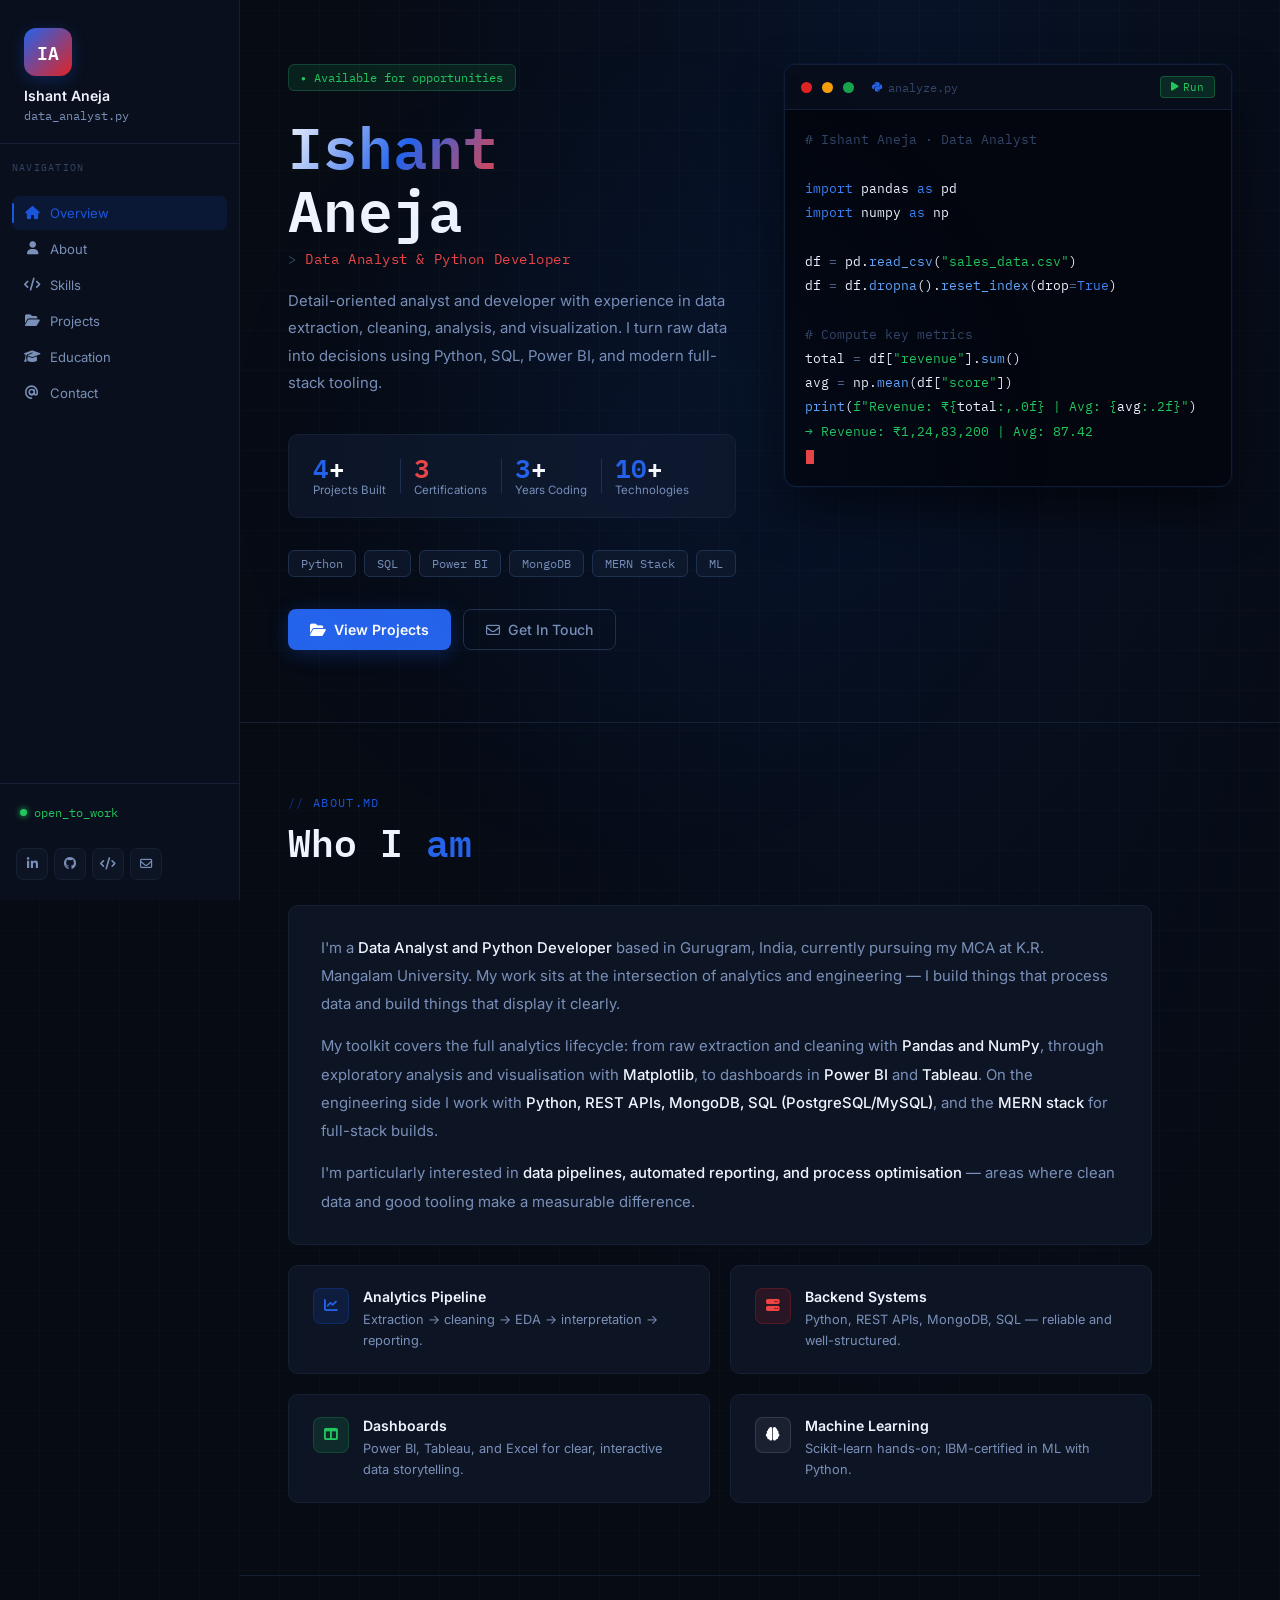
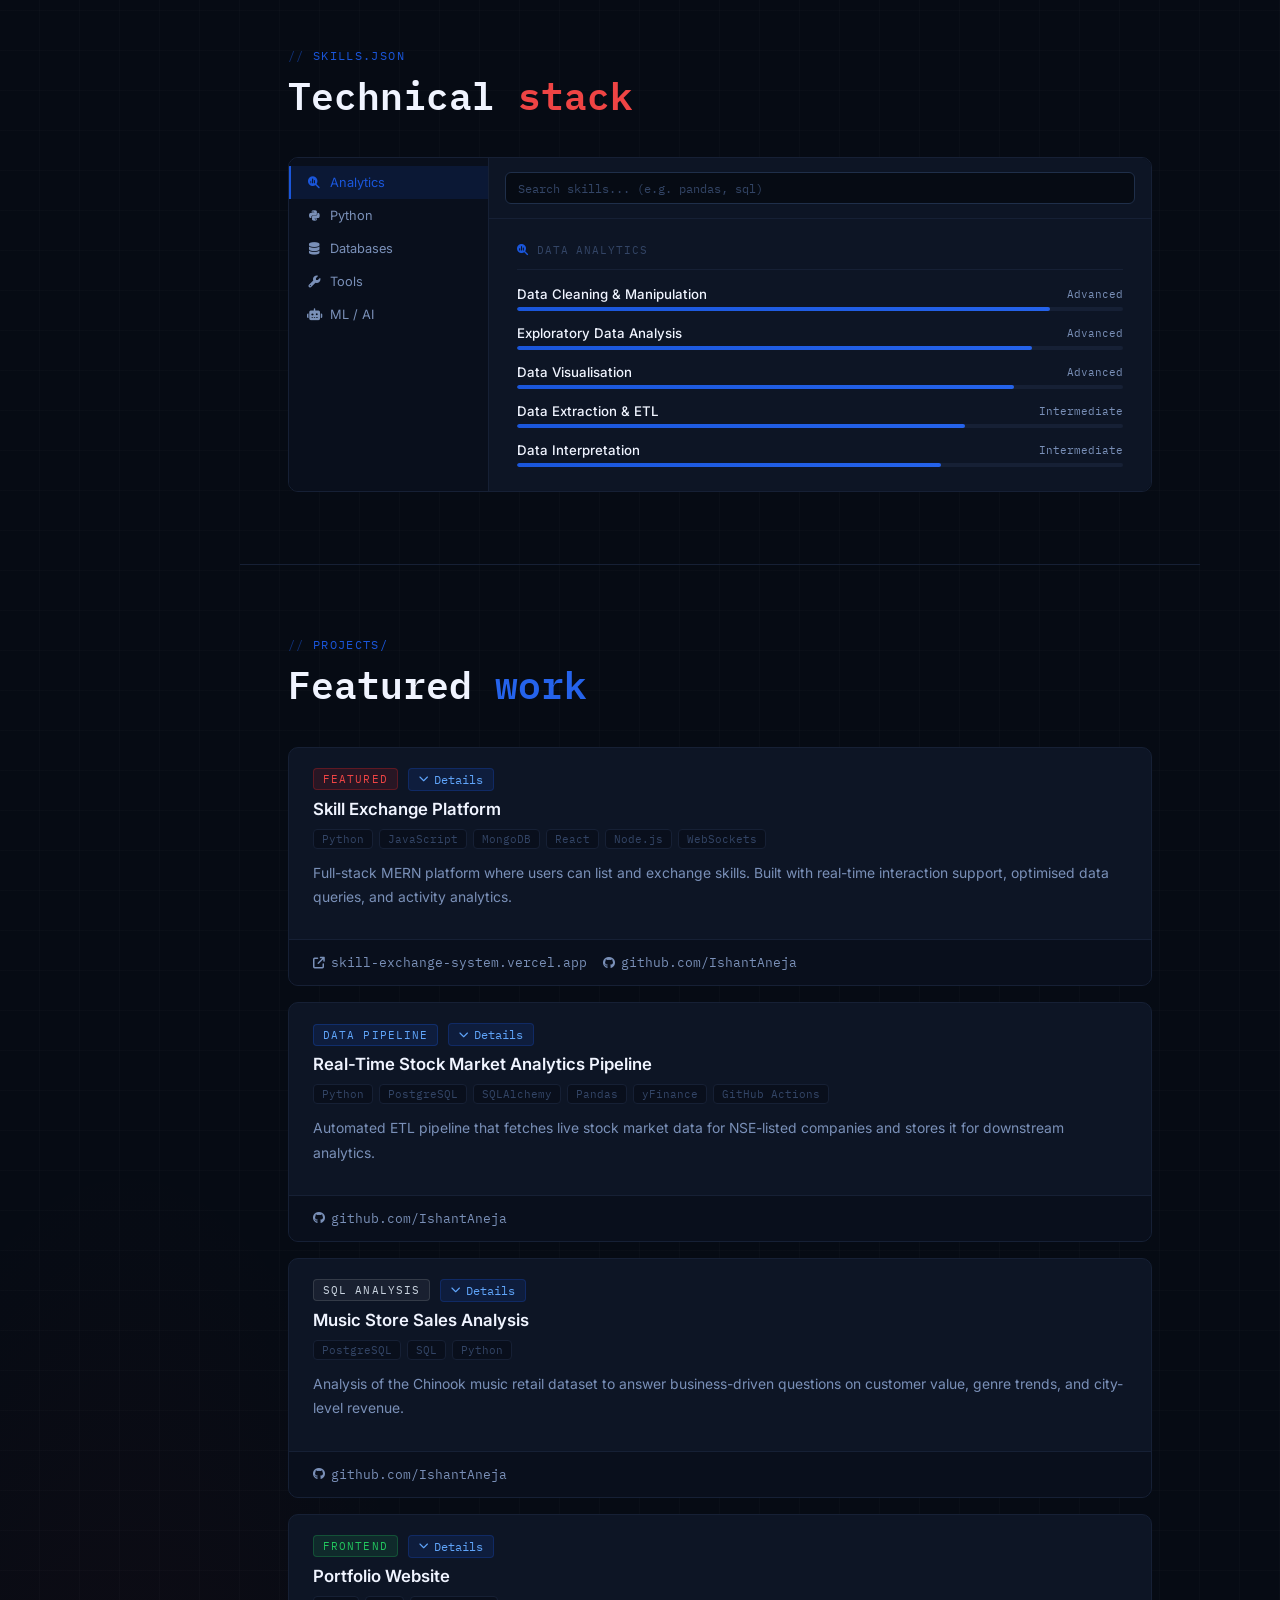
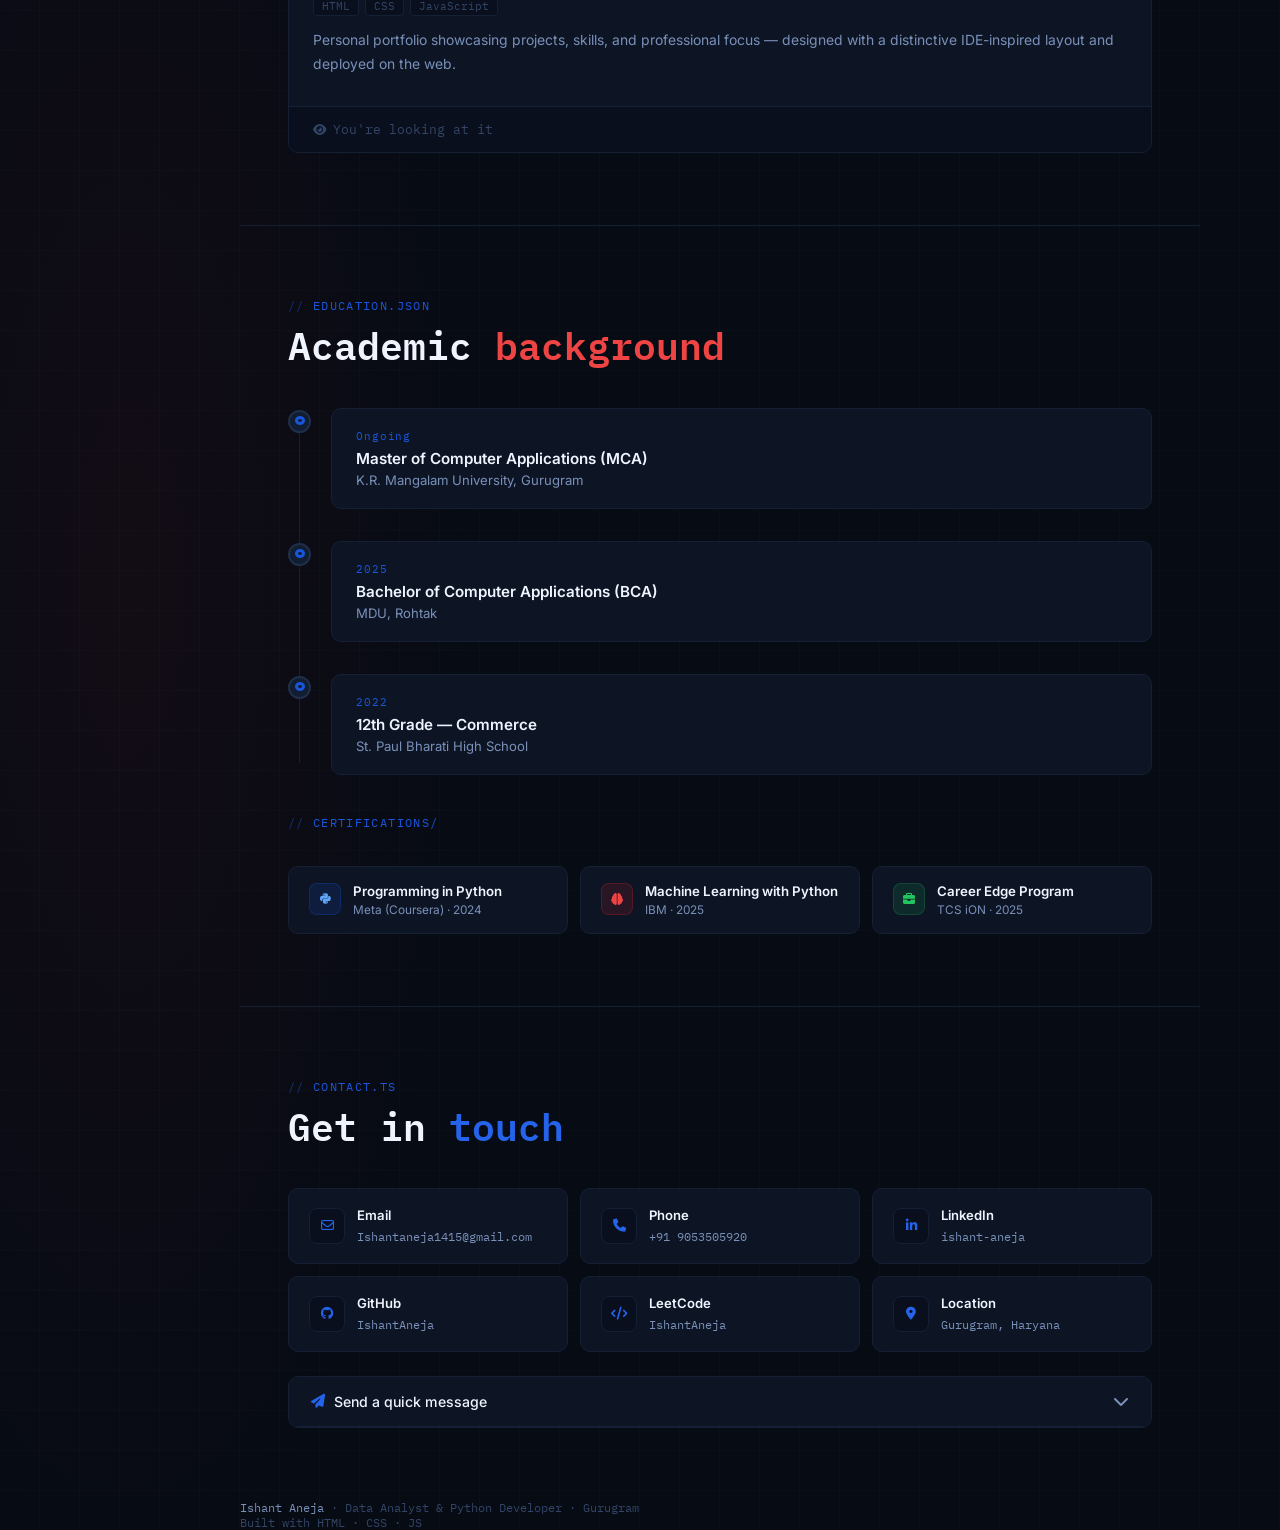
==== commit 1dbb3fc9: "Add files via upload" ====
--- a/index.html
+++ b/index.html
@@ -920,7 +920,7 @@
   </div>
   <div class="rail-socials">
     <a href="https://www.linkedin.com/in/ishant-aneja" target="_blank" rel="noopener" class="social-btn" title="LinkedIn"><i class="fa-brands fa-linkedin-in"></i></a>
-    <a href="https://github.com/Ishantaneja" target="_blank" rel="noopener" class="social-btn" title="GitHub"><i class="fa-brands fa-github"></i></a>
+    <a href="https://github.com/IshantAneja" target="_blank" rel="noopener" class="social-btn" title="GitHub"><i class="fa-brands fa-github"></i></a>
     <a href="https://leetcode.com/u/IshantAneja/" target="_blank" rel="noopener" class="social-btn" title="LeetCode"><i class="fa-solid fa-code"></i></a>
     <a href="mailto:Ishantaneja1415@gmail.com" class="social-btn" title="Email"><i class="fa-regular fa-envelope"></i></a>
   </div>
@@ -946,7 +946,7 @@
   <a href="#contact" class="nav-item"><i class="fa-solid fa-at"></i> Contact</a>
   <div class="drawer-socials">
     <a href="https://www.linkedin.com/in/ishant-aneja" target="_blank" rel="noopener" class="social-btn"><i class="fa-brands fa-linkedin-in"></i></a>
-    <a href="https://github.com/Ishantaneja" target="_blank" rel="noopener" class="social-btn"><i class="fa-brands fa-github"></i></a>
+    <a href="https://github.com/IshantAneja" target="_blank" rel="noopener" class="social-btn"><i class="fa-brands fa-github"></i></a>
     <a href="https://leetcode.com/u/IshantAneja/" target="_blank" rel="noopener" class="social-btn"><i class="fa-solid fa-code"></i></a>
     <a href="mailto:Ishantaneja1415@gmail.com" class="social-btn"><i class="fa-regular fa-envelope"></i></a>
   </div>
@@ -965,9 +965,9 @@
         </h1>
         <p class="hero-role">Data Analyst &amp; Python Developer</p>
         <p class="hero-desc">
-          Detail-oriented analyst and developer with experience building data pipelines,
-          interactive dashboards, and full-stack applications. I turn raw data into decisions
-          using Python, SQL, Power BI, and the MERN stack.
+          Detail-oriented analyst and developer with experience in data extraction, cleaning, analysis,
+          and visualization. I turn raw data into decisions using Python, SQL, Power BI, and modern
+          full-stack tooling.
         </p>
         <div class="hero-stats-row">
           <div class="hero-stat">
@@ -975,7 +975,7 @@
             <div class="stat-label">Projects Built</div>
           </div>
           <div class="hero-stat">
-            <div class="stat-num"><span class="counter red" data-target="5">0</span></div>
+            <div class="stat-num"><span class="counter red" data-target="3">0</span></div>
             <div class="stat-label">Certifications</div>
           </div>
           <div class="hero-stat">
@@ -989,7 +989,7 @@
         </div>
         <div class="hero-chips">
           <span class="chip">Python<span class="chip-tooltip">Pandas · NumPy · Matplotlib</span></span>
-          <span class="chip">SQL<span class="chip-tooltip">MySQL · Aggregations · Joins</span></span>
+          <span class="chip">SQL<span class="chip-tooltip">PostgreSQL · MySQL · Joins</span></span>
           <span class="chip">Power BI<span class="chip-tooltip">DAX · Power Query · KPIs</span></span>
           <span class="chip">MongoDB<span class="chip-tooltip">Aggregation Pipelines · Atlas</span></span>
           <span class="chip">MERN Stack<span class="chip-tooltip">React · Node · Express</span></span>
@@ -1028,19 +1028,20 @@
       <div class="card about-prose">
         <p>
           I'm a <strong>Data Analyst and Python Developer</strong> based in Gurugram, India,
-          currently pursuing my MCA (AI &amp; ML specialisation) at K.R. Mangalam University.
-          My work sits at the intersection of analytics and engineering — I build things that
-          process data and build things that display it clearly.
+          currently pursuing my MCA at K.R. Mangalam University. My work sits at the intersection
+          of analytics and engineering — I build things that process data and build things that
+          display it clearly.
         </p>
         <p>
           My toolkit covers the full analytics lifecycle: from raw extraction and cleaning with
           <strong>Pandas and NumPy</strong>, through exploratory analysis and visualisation with
           <strong>Matplotlib</strong>, to dashboards in <strong>Power BI</strong> and
-          <strong>Tableau</strong>. On the engineering side I work with <strong>Python REST APIs,
-          MongoDB, SQL</strong>, and the <strong>MERN stack</strong> for full-stack builds.
+          <strong>Tableau</strong>. On the engineering side I work with <strong>Python, REST APIs,
+          MongoDB, SQL (PostgreSQL/MySQL)</strong>, and the <strong>MERN stack</strong> for
+          full-stack builds.
         </p>
         <p>
-          I'm particularly interested in <strong>finance automation, reporting pipelines, and
+          I'm particularly interested in <strong>data pipelines, automated reporting, and
           process optimisation</strong> — areas where clean data and good tooling make a
           measurable difference.
         </p>
@@ -1051,7 +1052,7 @@
       </div>
       <div class="about-card">
         <div class="acard-icon amber"><i class="fa-solid fa-server"></i></div>
-        <div><h4>Backend Systems</h4><p>Python, REST APIs, MongoDB, MySQL — reliable and well-structured.</p></div>
+        <div><h4>Backend Systems</h4><p>Python, REST APIs, MongoDB, SQL — reliable and well-structured.</p></div>
       </div>
       <div class="about-card">
         <div class="acard-icon green"><i class="fa-solid fa-table-columns"></i></div>
@@ -1085,7 +1086,7 @@
           <div class="skill-panel-header"><i class="fa-solid fa-magnifying-glass-chart"></i> Data Analytics</div>
           <div class="skill-rows">
             <div class="skill-row">
-              <div class="skill-row-top"><span class="skill-name">Data Cleaning &amp; Wrangling</span><span class="skill-level">Advanced</span></div>
+              <div class="skill-row-top"><span class="skill-name">Data Cleaning &amp; Manipulation</span><span class="skill-level">Advanced</span></div>
               <div class="skill-bar"><div class="skill-fill fill-accent" data-w="88"></div></div>
             </div>
             <div class="skill-row">
@@ -1097,11 +1098,11 @@
               <div class="skill-bar"><div class="skill-fill fill-accent" data-w="82"></div></div>
             </div>
             <div class="skill-row">
-              <div class="skill-row-top"><span class="skill-name">Data Pipelines</span><span class="skill-level">Intermediate</span></div>
-              <div class="skill-bar"><div class="skill-fill fill-accent" data-w="72"></div></div>
-            </div>
-            <div class="skill-row">
-              <div class="skill-row-top"><span class="skill-name">Statistical Interpretation</span><span class="skill-level">Intermediate</span></div>
+              <div class="skill-row-top"><span class="skill-name">Data Extraction &amp; ETL</span><span class="skill-level">Intermediate</span></div>
+              <div class="skill-bar"><div class="skill-fill fill-accent" data-w="74"></div></div>
+            </div>
+            <div class="skill-row">
+              <div class="skill-row-top"><span class="skill-name">Data Interpretation</span><span class="skill-level">Intermediate</span></div>
               <div class="skill-bar"><div class="skill-fill fill-accent" data-w="70"></div></div>
             </div>
           </div>
@@ -1141,24 +1142,28 @@
           <div class="skill-panel-header"><i class="fa-solid fa-database"></i> Databases &amp; Backend</div>
           <div class="skill-rows">
             <div class="skill-row">
-              <div class="skill-row-top"><span class="skill-name">SQL (MySQL)</span><span class="skill-level">Advanced</span></div>
+              <div class="skill-row-top"><span class="skill-name">SQL (Joins, Aggregations, Complex Queries)</span><span class="skill-level">Advanced</span></div>
               <div class="skill-bar"><div class="skill-fill fill-green" data-w="85"></div></div>
+            </div>
+            <div class="skill-row">
+              <div class="skill-row-top"><span class="skill-name">PostgreSQL</span><span class="skill-level">Advanced</span></div>
+              <div class="skill-bar"><div class="skill-fill fill-green" data-w="80"></div></div>
             </div>
             <div class="skill-row">
               <div class="skill-row-top"><span class="skill-name">MongoDB</span><span class="skill-level">Advanced</span></div>
               <div class="skill-bar"><div class="skill-fill fill-green" data-w="82"></div></div>
             </div>
             <div class="skill-row">
+              <div class="skill-row-top"><span class="skill-name">SQLAlchemy</span><span class="skill-level">Intermediate</span></div>
+              <div class="skill-bar"><div class="skill-fill fill-green" data-w="72"></div></div>
+            </div>
+            <div class="skill-row">
               <div class="skill-row-top"><span class="skill-name">REST APIs</span><span class="skill-level">Intermediate</span></div>
               <div class="skill-bar"><div class="skill-fill fill-green" data-w="78"></div></div>
             </div>
             <div class="skill-row">
               <div class="skill-row-top"><span class="skill-name">WebSockets</span><span class="skill-level">Intermediate</span></div>
               <div class="skill-bar"><div class="skill-fill fill-green" data-w="65"></div></div>
-            </div>
-            <div class="skill-row">
-              <div class="skill-row-top"><span class="skill-name">Aggregation &amp; Joins</span><span class="skill-level">Advanced</span></div>
-              <div class="skill-bar"><div class="skill-fill fill-green" data-w="83"></div></div>
             </div>
           </div>
         </div>
@@ -1173,6 +1178,7 @@
             <span class="s-pill">Git</span>
             <span class="s-pill">GitHub</span>
             <span class="s-pill">GitHub Actions</span>
+            <span class="s-pill">yFinance</span>
             <span class="s-pill">DSA</span>
             <span class="s-pill">Prompt Engineering</span>
           </div>
@@ -1182,7 +1188,7 @@
           <div class="skill-panel-header"><i class="fa-solid fa-robot"></i> Machine Learning &amp; AI</div>
           <div class="skill-rows">
             <div class="skill-row">
-              <div class="skill-row-top"><span class="skill-name">Machine Learning Concepts</span><span class="skill-level">Intermediate</span></div>
+              <div class="skill-row-top"><span class="skill-name">Machine Learning (Basics)</span><span class="skill-level">Intermediate</span></div>
               <div class="skill-bar"><div class="skill-fill fill-purple" data-w="60"></div></div>
             </div>
             <div class="skill-row">
@@ -1224,13 +1230,13 @@
           <span class="stack-tag">Node.js</span><span class="stack-tag">WebSockets</span>
         </div>
         <div class="project-body">
-          <p>Full-stack MERN platform where users can list and exchange skills. Built with real-time interaction support, optimised data queries, and activity analytics dashboards.</p>
+          <p>Full-stack MERN platform where users can list and exchange skills. Built with real-time interaction support, optimised data queries, and activity analytics.</p>
           <div class="project-details">
             <ul class="bullet-list">
-              <li>Real-time interactions via WebSockets for live user activity</li>
-              <li>Optimised REST APIs with structured data validation and error handling</li>
-              <li>MongoDB aggregation pipelines for user analytics and performance insights</li>
-              <li>Activity tracking dashboards with per-user data summaries</li>
+              <li>Built full-stack MERN application supporting real-time interactions using WebSockets</li>
+              <li>Designed optimized REST APIs for efficient data handling</li>
+              <li>Implemented MongoDB aggregation queries for performance optimization</li>
+              <li>Enabled user analytics and activity tracking</li>
             </ul>
           </div>
         </div>
@@ -1238,8 +1244,8 @@
           <a href="https://skill-exchange-system.vercel.app" target="_blank" rel="noopener" class="proj-link">
             <i class="fa-solid fa-arrow-up-right-from-square"></i> skill-exchange-system.vercel.app
           </a>
-          <a href="https://github.com/Ishantaneja" target="_blank" rel="noopener" class="proj-link">
-            <i class="fa-brands fa-github"></i> github.com/Ishantaneja
+          <a href="https://github.com/IshantAneja" target="_blank" rel="noopener" class="proj-link">
+            <i class="fa-brands fa-github"></i> github.com/IshantAneja
           </a>
         </div>
       </article>
@@ -1247,57 +1253,59 @@
       <article class="project-entry" id="proj-2">
         <div class="project-header">
           <div class="project-meta">
-            <span class="project-type type-data">Data Viz</span>
+            <span class="project-type type-data">Data Pipeline</span>
             <button class="project-toggle" onclick="toggleProject('proj-2')"><i class="fa-solid fa-chevron-down"></i> Details</button>
           </div>
         </div>
-        <h3>Netflix Analytics Dashboard</h3>
+        <h3>Real-Time Stock Market Analytics Pipeline</h3>
         <div class="project-stack">
-          <span class="stack-tag">Power BI</span><span class="stack-tag">Power Query</span>
-          <span class="stack-tag">DAX</span><span class="stack-tag">Data Cleaning</span>
+          <span class="stack-tag">Python</span><span class="stack-tag">PostgreSQL</span>
+          <span class="stack-tag">SQLAlchemy</span><span class="stack-tag">Pandas</span>
+          <span class="stack-tag">yFinance</span><span class="stack-tag">GitHub Actions</span>
         </div>
         <div class="project-body">
-          <p>Interactive Power BI dashboard built on the Netflix dataset, enabling content analysis across genre, country, rating, and release year.</p>
+          <p>Automated ETL pipeline that fetches live stock market data for NSE-listed companies and stores it for downstream analytics.</p>
           <div class="project-details">
             <ul class="bullet-list">
-              <li>Data cleaning and transformation in Power Query to improve reporting accuracy</li>
-              <li>KPI cards, slicers, and dynamic visualisations for content exploration</li>
-              <li>Insights on content trends, regional distribution, and audience preferences</li>
+              <li>Developed an automated ETL pipeline to fetch live stock market data for NSE-listed companies using the yFinance API</li>
+              <li>Designed and integrated a PostgreSQL database using SQLAlchemy to store historical stock prices</li>
+              <li>Automated data collection using GitHub Actions for scheduled execution</li>
+              <li>Performed data cleaning and transformation with Pandas for downstream analytics</li>
+              <li>Implemented logging and error handling to improve pipeline reliability</li>
             </ul>
           </div>
         </div>
         <div class="project-footer">
-          <span class="proj-link" style="cursor:default; color: var(--text-dim);">
-            <i class="fa-solid fa-lock"></i> Dashboard (private)
-          </span>
+          <a href="https://github.com/IshantAneja" target="_blank" rel="noopener" class="proj-link">
+            <i class="fa-brands fa-github"></i> github.com/IshantAneja
+          </a>
         </div>
       </article>
 
       <article class="project-entry" id="proj-3">
         <div class="project-header">
           <div class="project-meta">
-            <span class="project-type type-utility">Utility</span>
+            <span class="project-type type-utility">SQL Analysis</span>
             <button class="project-toggle" onclick="toggleProject('proj-3')"><i class="fa-solid fa-chevron-down"></i> Details</button>
           </div>
         </div>
-        <h3>Attendance Tracker</h3>
+        <h3>Music Store Sales Analysis</h3>
         <div class="project-stack">
-          <span class="stack-tag">Python</span><span class="stack-tag">Pandas</span>
-          <span class="stack-tag">NumPy</span><span class="stack-tag">Matplotlib</span><span class="stack-tag">CLI</span>
+          <span class="stack-tag">PostgreSQL</span><span class="stack-tag">SQL</span><span class="stack-tag">Python</span>
         </div>
         <div class="project-body">
-          <p>Command-line tool for structured attendance data processing, validation, and reporting with visual trend output.</p>
+          <p>Analysis of the Chinook music retail dataset to answer business-driven questions on customer value, genre trends, and city-level revenue.</p>
           <div class="project-details">
             <ul class="bullet-list">
-              <li>Pandas and NumPy for cleaning, transformation, and aggregate analysis</li>
-              <li>Validation logic for missing entries and format inconsistencies</li>
-              <li>Matplotlib visualisations for attendance trends and summary statistics</li>
+              <li>Analyzed the Chinook music retail dataset in PostgreSQL to answer business-driven questions on customer value, genre trends, and city-level revenue</li>
+              <li>Built advanced SQL queries using window functions and subqueries to rank customers by lifetime value and identify top-performing artists and genres by country</li>
+              <li>Designed a relational schema and imported multi-table datasets to support data-driven marketing recommendations</li>
             </ul>
           </div>
         </div>
         <div class="project-footer">
-          <a href="https://github.com/Ishantaneja" target="_blank" rel="noopener" class="proj-link">
-            <i class="fa-brands fa-github"></i> github.com/Ishantaneja
+          <a href="https://github.com/IshantAneja" target="_blank" rel="noopener" class="proj-link">
+            <i class="fa-brands fa-github"></i> github.com/IshantAneja
           </a>
         </div>
       </article>
@@ -1317,6 +1325,7 @@
           <p>Personal portfolio showcasing projects, skills, and professional focus — designed with a distinctive IDE-inspired layout and deployed on the web.</p>
           <div class="project-details">
             <ul class="bullet-list">
+              <li>Built and deployed personal portfolio showcasing projects and skills</li>
               <li>Fully responsive across desktop, tablet, and mobile</li>
               <li>Custom animations and interactive skill panels</li>
             </ul>
@@ -1341,17 +1350,17 @@
       <div class="edu-item">
         <div class="edu-dot"><i class="fa-solid fa-circle-dot"></i></div>
         <div class="edu-content">
-          <span class="edu-year">Pursuing · Ongoing</span>
-          <h3>Master of Computer Applications — AI &amp; ML</h3>
+          <span class="edu-year">Ongoing</span>
+          <h3>Master of Computer Applications (MCA)</h3>
           <p>K.R. Mangalam University, Gurugram</p>
         </div>
       </div>
       <div class="edu-item">
         <div class="edu-dot"><i class="fa-solid fa-circle-dot"></i></div>
         <div class="edu-content">
-          <span class="edu-year">2022 – 2025</span>
+          <span class="edu-year">2025</span>
           <h3>Bachelor of Computer Applications (BCA)</h3>
-          <p>Maharshi Dayanand University, Rohtak</p>
+          <p>MDU, Rohtak</p>
         </div>
       </div>
       <div class="edu-item">
@@ -1369,14 +1378,6 @@
       <div class="cert-item">
         <div class="cert-badge meta"><i class="fa-brands fa-python"></i></div>
         <div><h4>Programming in Python</h4><p>Meta (Coursera) · 2024</p></div>
-      </div>
-      <div class="cert-item">
-        <div class="cert-badge meta"><i class="fa-solid fa-server"></i></div>
-        <div><h4>Intro to Back-End Development</h4><p>Meta · 2023</p></div>
-      </div>
-      <div class="cert-item">
-        <div class="cert-badge meta"><i class="fa-brands fa-git-alt"></i></div>
-        <div><h4>Version Control</h4><p>Meta · 2024</p></div>
       </div>
       <div class="cert-item">
         <div class="cert-badge ibm"><i class="fa-solid fa-brain"></i></div>
@@ -1406,9 +1407,9 @@
         <div class="c-icon"><i class="fa-brands fa-linkedin-in"></i></div>
         <div><strong>LinkedIn</strong><span>ishant-aneja</span></div>
       </a>
-      <a href="https://github.com/Ishantaneja" target="_blank" rel="noopener" class="contact-item">
+      <a href="https://github.com/IshantAneja" target="_blank" rel="noopener" class="contact-item">
         <div class="c-icon"><i class="fa-brands fa-github"></i></div>
-        <div><strong>GitHub</strong><span>Ishantaneja</span></div>
+        <div><strong>GitHub</strong><span>IshantAneja</span></div>
       </a>
       <a href="https://leetcode.com/u/IshantAneja/" target="_blank" rel="noopener" class="contact-item">
         <div class="c-icon"><i class="fa-solid fa-code"></i></div>
@@ -1627,21 +1628,21 @@
     ]
   },
   {
-    filename: 'dashboard.py',
+    filename: 'stock_pipeline.py',
     lines: [
-      { html: '<span class="t-comment"># Power BI prep pipeline</span>' },
+      { html: '<span class="t-comment"># Real-time stock market ETL pipeline</span>' },
       { html: '' },
-      { html: '<span class="t-keyword">import</span> <span class="t-var">pandas</span> <span class="t-keyword">as</span> <span class="t-var">pd</span>' },
-      { html: '<span class="t-keyword">import</span> <span class="t-var">matplotlib.pyplot</span> <span class="t-keyword">as</span> <span class="t-var">plt</span>' },
+      { html: '<span class="t-keyword">import</span> <span class="t-var">yfinance</span> <span class="t-keyword">as</span> <span class="t-var">yf</span>' },
+      { html: '<span class="t-keyword">from</span> <span class="t-var">sqlalchemy</span> <span class="t-keyword">import</span> <span class="t-var">create_engine</span>' },
       { html: '' },
-      { html: '<span class="t-var">df</span> <span class="t-op">=</span> <span class="t-var">pd</span>.<span class="t-fn">read_csv</span>(<span class="t-str">"netflix.csv"</span>)' },
-      { html: '<span class="t-var">genre_counts</span> <span class="t-op">=</span> <span class="t-var">df</span>.<span class="t-fn">groupby</span>(<span class="t-str">"genre"</span>).<span class="t-fn">size</span>()' },
+      { html: '<span class="t-var">engine</span> <span class="t-op">=</span> <span class="t-fn">create_engine</span>(<span class="t-str">"postgresql://..."</span>)' },
+      { html: '<span class="t-var">data</span> <span class="t-op">=</span> <span class="t-var">yf</span>.<span class="t-fn">download</span>(<span class="t-str">"RELIANCE.NS"</span>, <span class="t-var">period</span><span class="t-op">=</span><span class="t-str">"1d"</span>)' },
       { html: '' },
-      { html: '<span class="t-comment"># Plot distribution</span>' },
-      { html: '<span class="t-var">genre_counts</span>.<span class="t-fn">plot</span>(<span class="t-var">kind</span><span class="t-op">=</span><span class="t-str">"bar"</span>, <span class="t-var">color</span><span class="t-op">=</span><span class="t-str">"#2563eb"</span>)' },
-      { html: '<span class="t-var">plt</span>.<span class="t-fn">title</span>(<span class="t-str">"Netflix Content by Genre"</span>)' },
-      { html: '<span class="t-var">plt</span>.<span class="t-fn">tight_layout</span>(); <span class="t-var">plt</span>.<span class="t-fn">show</span>()' },
-      { html: '<span class="t-out">→  Chart saved: netflix_genres.png</span>' },
+      { html: '<span class="t-comment"># Clean and persist</span>' },
+      { html: '<span class="t-var">data</span> <span class="t-op">=</span> <span class="t-var">data</span>.<span class="t-fn">dropna</span>()' },
+      { html: '<span class="t-var">data</span>.<span class="t-fn">to_sql</span>(<span class="t-str">"stock_prices"</span>, <span class="t-var">engine</span>, <span class="t-var">if_exists</span><span class="t-op">=</span><span class="t-str">"append"</span>)' },
+      { html: '<span class="t-fn">print</span>(<span class="t-str">"Pipeline run complete"</span>)' },
+      { html: '<span class="t-out">→  Inserted 1 row · Scheduled via GitHub Actions</span>' },
     ]
   },
   {
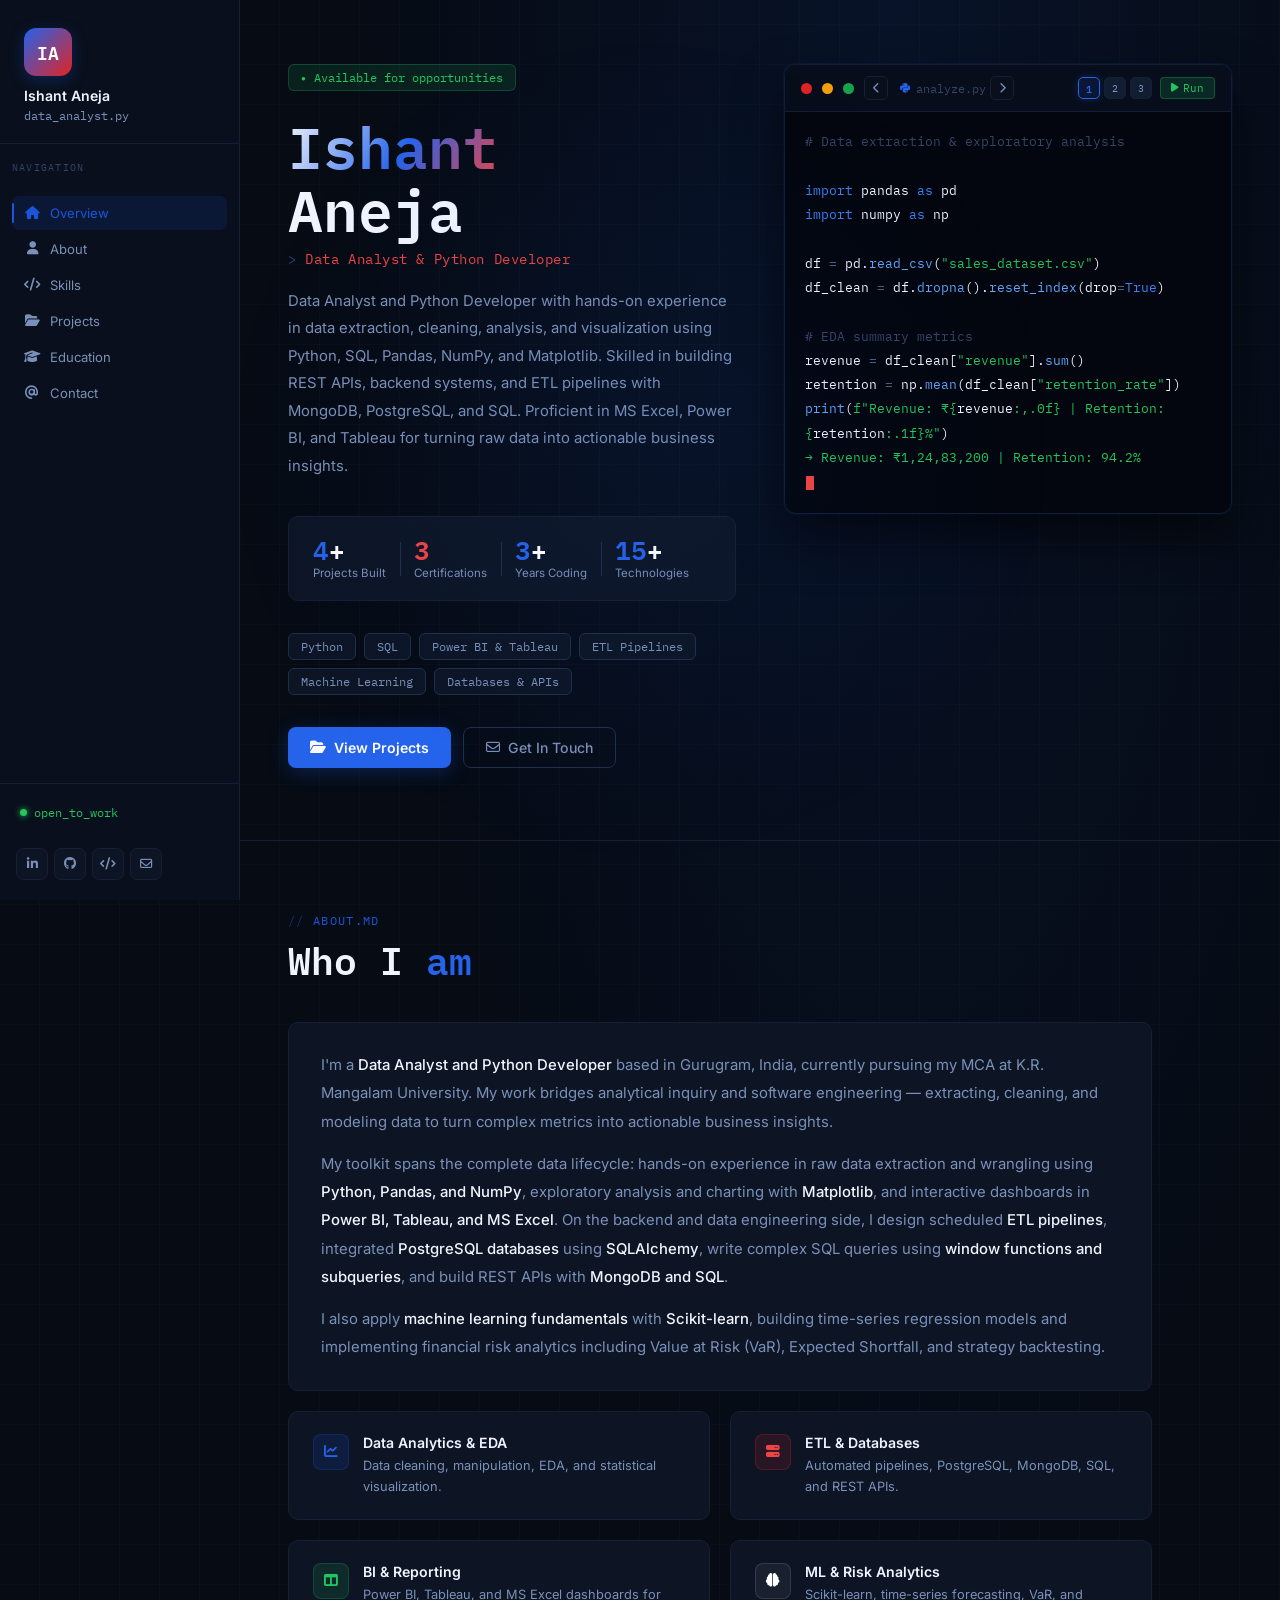
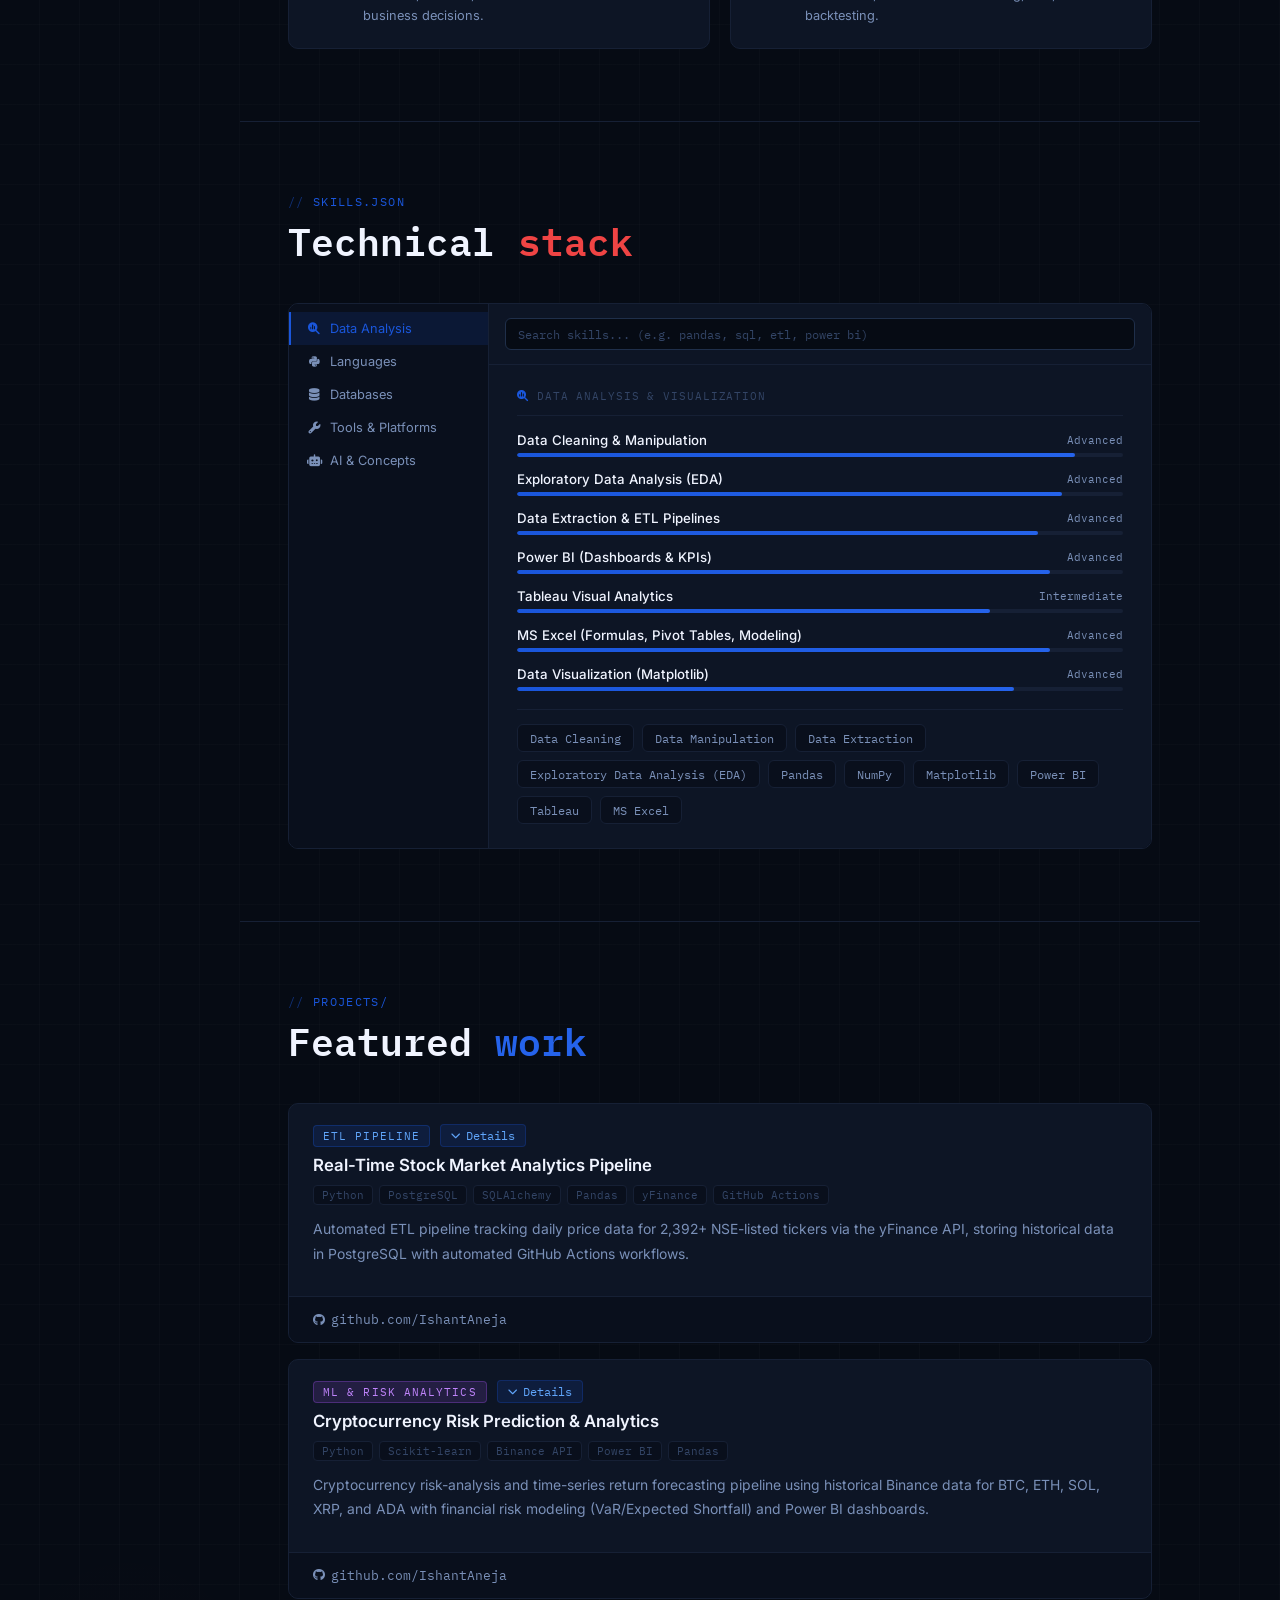
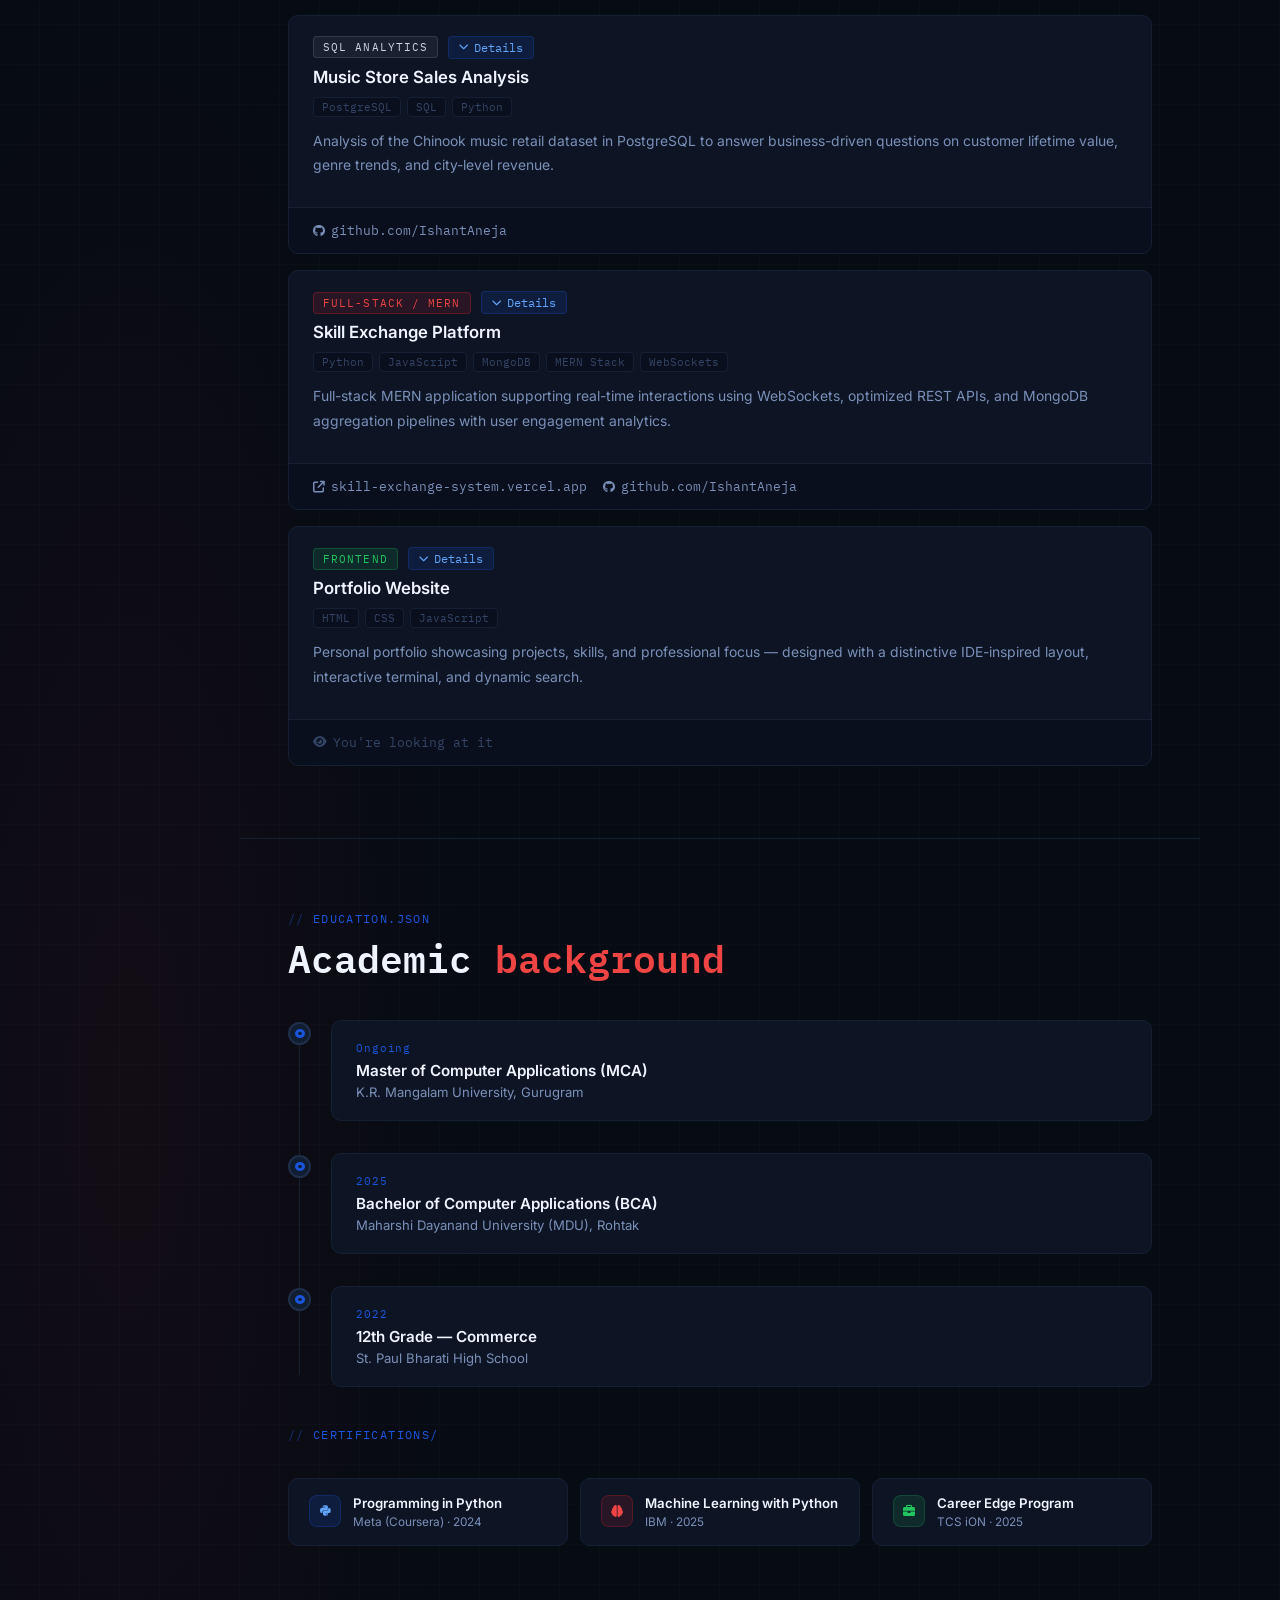
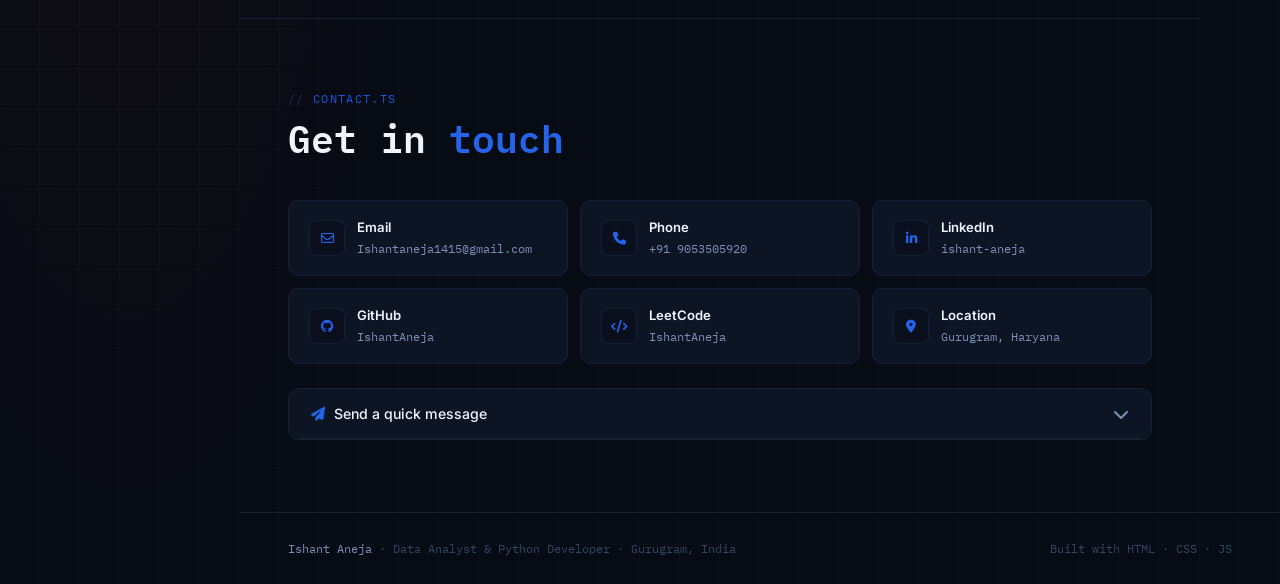
==== commit e462a322: "Add portfolio" ====
--- a/index.html
+++ b/index.html
@@ -676,6 +676,7 @@
 }
 .type-featured { background: var(--red-dim); color: var(--red-bright); border: 1px solid rgba(224,36,36,.3); }
 .type-data { background: var(--accent-dim); color: #60a5fa; border: 1px solid rgba(26,86,219,.3); }
+.type-ml { background: rgba(168,85,247,0.14); color: #c084fc; border: 1px solid rgba(168,85,247,0.3); }
 .type-frontend { background: var(--green-dim); color: var(--green); border: 1px solid rgba(34,197,94,.25); }
 .type-utility { background: rgba(255,255,255,.05); color: #cbd5e1; border: 1px solid rgba(255,255,255,.12); }
 
@@ -825,51 +826,268 @@
 .stagger.vis > *:nth-child(5) { opacity: 1; transform: none; transition-delay: .28s; }
 .stagger.vis > *:nth-child(6) { opacity: 1; transform: none; transition-delay: .34s; }
 
+/* ─────────────── MOBILE INTERACTIVE DOCK & CONTROLS ─────────────── */
+.mobile-bottom-dock {
+  display: none;
+  position: fixed;
+  bottom: calc(14px + env(safe-area-inset-bottom, 0px));
+  left: 50%;
+  transform: translateX(-50%);
+  z-index: 120;
+  background: rgba(8, 14, 26, 0.90);
+  backdrop-filter: blur(20px);
+  -webkit-backdrop-filter: blur(20px);
+  border: 1px solid rgba(255, 255, 255, 0.12);
+  border-radius: 40px;
+  padding: 6px 12px;
+  box-shadow: 0 12px 36px rgba(0, 0, 0, 0.6), 0 0 0 1px rgba(26, 86, 219, 0.2);
+  gap: 4px;
+  align-items: center;
+  max-width: calc(100vw - 24px);
+}
+.dock-item {
+  display: flex;
+  flex-direction: column;
+  align-items: center;
+  justify-content: center;
+  padding: 6px 11px;
+  border-radius: 20px;
+  color: var(--text-muted);
+  font-size: .66rem;
+  font-family: 'IBM Plex Mono', monospace;
+  gap: 3px;
+  transition: all .2s cubic-bezier(.4, 0, .2, 1);
+  -webkit-tap-highlight-color: transparent;
+  text-decoration: none;
+}
+.dock-item i { font-size: .88rem; }
+.dock-item:active { transform: scale(0.92); }
+.dock-item.active {
+  color: var(--white);
+  background: var(--accent-dim);
+  border: 1px solid rgba(26, 86, 219, 0.4);
+  box-shadow: 0 0 14px var(--accent-glow);
+}
+
+/* ─────────────── BACK TO TOP BUTTON ─────────────── */
+.back-to-top {
+  position: fixed;
+  bottom: calc(76px + env(safe-area-inset-bottom, 0px));
+  right: 18px;
+  width: 42px;
+  height: 42px;
+  border-radius: 50%;
+  background: var(--surface2);
+  border: 1px solid var(--border2);
+  color: var(--accent-bright);
+  display: grid;
+  place-items: center;
+  font-size: .85rem;
+  z-index: 110;
+  cursor: pointer;
+  opacity: 0;
+  visibility: hidden;
+  transform: translateY(12px) scale(0.9);
+  transition: opacity .25s, transform .25s, visibility .25s, background .2s, border-color .2s;
+  box-shadow: 0 8px 24px rgba(0,0,0,0.45);
+  -webkit-tap-highlight-color: transparent;
+}
+.back-to-top.show {
+  opacity: 1;
+  visibility: visible;
+  transform: translateY(0) scale(1);
+}
+.back-to-top:hover, .back-to-top:active {
+  background: var(--accent-bright);
+  border-color: var(--accent-bright);
+  color: var(--white);
+}
+
+/* ─────────────── TERMINAL MOBILE / TABLET NAV ─────────────── */
+.term-scripts-nav {
+  display: flex;
+  align-items: center;
+  gap: 4px;
+}
+.term-nav-btn {
+  display: inline-flex;
+  align-items: center;
+  justify-content: center;
+  width: 24px;
+  height: 24px;
+  border-radius: 5px;
+  background: var(--bg2);
+  border: 1px solid var(--border);
+  color: var(--text-muted);
+  font-size: .68rem;
+  cursor: pointer;
+  transition: all .15s;
+  -webkit-tap-highlight-color: transparent;
+}
+.term-nav-btn:hover {
+  background: var(--accent-dim);
+  color: var(--accent-bright);
+  border-color: var(--accent);
+}
+.term-nav-btn:active {
+  transform: scale(0.92);
+}
+.term-pills {
+  display: flex;
+  gap: 4px;
+  align-items: center;
+}
+.term-pill {
+  width: 22px;
+  height: 22px;
+  border-radius: 5px;
+  background: var(--surface2);
+  border: 1px solid var(--border);
+  display: grid;
+  place-items: center;
+  font-size: .65rem;
+  font-family: 'IBM Plex Mono', monospace;
+  color: var(--text-muted);
+  cursor: pointer;
+  transition: all .15s;
+  -webkit-tap-highlight-color: transparent;
+}
+.term-pill:hover, .term-pill.active {
+  background: var(--accent-dim);
+  border-color: var(--accent-bright);
+  color: var(--accent-bright);
+  font-weight: 600;
+}
+.term-pill.active {
+  box-shadow: 0 0 8px var(--accent-glow);
+}
+.term-swipe-hint {
+  display: none;
+  text-align: center;
+  font-size: .68rem;
+  color: var(--text-dim);
+  font-family: 'IBM Plex Mono', monospace;
+  padding: 7px 12px;
+  background: rgba(3, 6, 14, 0.7);
+  border-top: 1px solid var(--border);
+}
+
+/* ─────────────── TOUCH FEEDBACK ON CHIPS & HEADERS ─────────────── */
+.chip {
+  cursor: pointer;
+  user-select: none;
+  -webkit-tap-highlight-color: transparent;
+}
+.chip.touch-active .chip-tooltip {
+  opacity: 1;
+  pointer-events: auto;
+  transform: translateX(-50%) scale(1);
+}
+.project-header {
+  cursor: pointer;
+  user-select: none;
+  -webkit-tap-highlight-color: transparent;
+  transition: background .18s;
+}
+.project-header:hover {
+  background: rgba(255, 255, 255, 0.02);
+}
+.project-header:active {
+  background: var(--surface2);
+}
+.mobile-swipe-hint {
+  display: none;
+  align-items: center;
+  justify-content: center;
+  gap: 8px;
+  font-family: 'IBM Plex Mono', monospace;
+  font-size: .68rem;
+  color: var(--text-dim);
+  padding: 8px 12px;
+  background: rgba(0, 0, 0, 0.15);
+  border-bottom: 1px solid var(--border);
+}
+
 /* ─────────────── RESPONSIVE ─────────────── */
 @media (max-width: 1024px) {
   .rail { display: none; }
-  .main { margin-left: 0; }
+  .main { margin-left: 0; padding-bottom: 84px; }
   .topbar { display: flex; }
+  .mobile-bottom-dock { display: flex; }
   .section { padding: 56px 32px; }
   #hero { padding: 48px 32px 56px; }
   .hero-grid { grid-template-columns: 1fr; gap: 36px; }
-  .contact-grid { grid-template-columns: 1fr 1fr; }
-  .footer { padding: 24px 32px; }
+  .contact-grid { grid-template-columns: repeat(2, 1fr); }
+  .footer { padding: 24px 32px 96px; }
+  .term-swipe-hint { display: block; }
+  .mobile-swipe-hint { display: flex; }
 }
 
 @media (max-width: 720px) {
-  .section { padding: 48px 16px; }
-  #hero { padding: 36px 16px 48px; }
+  .section { padding: 44px 16px; }
+  #hero { padding: 32px 16px 44px; }
   .hero-h1 { font-size: clamp(1.9rem, 7vw, 2.6rem); }
+  .hero-stats-row {
+    display: grid;
+    grid-template-columns: 1fr 1fr;
+    gap: 14px;
+    padding: 16px;
+  }
+  .hero-stat + .hero-stat::before { display: none; }
+  .stat-num { font-size: 1.35rem; }
   .about-body { grid-template-columns: 1fr; }
   .about-prose { grid-column: auto; padding: 20px; }
   .skills-layout { grid-template-columns: 1fr; }
   .skills-sidebar {
-    display: flex; flex-wrap: wrap; gap: 4px;
-    padding: 10px; border-right: none;
+    display: flex;
+    flex-wrap: nowrap;
+    gap: 6px;
+    padding: 10px 12px;
+    border-right: none;
     border-bottom: 1px solid var(--border);
+    overflow-x: auto;
+    -webkit-overflow-scrolling: touch;
+    scrollbar-width: none;
   }
-  .skill-tab { border-left: none; border-radius: 6px; padding: 7px 12px; border: 1px solid transparent; }
-  .skill-tab.active { border-color: var(--accent); }
+  .skills-sidebar::-webkit-scrollbar { display: none; }
+  .skill-tab {
+    flex-shrink: 0;
+    border-left: none;
+    border-radius: 20px;
+    padding: 8px 14px;
+    border: 1px solid var(--border);
+    background: var(--bg2);
+    white-space: nowrap;
+    font-size: .78rem;
+  }
+  .skill-tab.active {
+    border-color: var(--accent);
+    background: var(--accent-dim);
+  }
   .contact-grid { grid-template-columns: 1fr; }
-  .projects-list { gap: 12px; }
+  .projects-list { gap: 14px; }
   .project-header { padding: 16px 16px 0; }
-  .project-entry h3 { padding: 6px 16px 0; }
+  .project-entry h3 { padding: 8px 16px 0; font-size: 1rem; }
   .project-stack { padding: 8px 16px 0; }
   .project-body { padding: 10px 16px 16px; }
   .project-footer { padding: 12px 16px; }
   .edu-timeline::before { left: 9px; }
   .edu-dot { width: 19px; height: 19px; }
-  .certs-grid { grid-template-columns: 1fr 1fr; }
-  .footer { padding: 20px 16px; flex-direction: column; text-align: center; gap: 8px; }
-  .hero-btns { flex-direction: column; }
-  .btn-primary, .btn-outline { justify-content: center; }
+  .certs-grid { grid-template-columns: 1fr; }
+  .footer { padding: 20px 16px 96px; flex-direction: column; text-align: center; gap: 8px; }
+  .hero-btns { flex-direction: column; width: 100%; }
+  .btn-primary, .btn-outline { justify-content: center; width: 100%; }
+  .dock-item span { font-size: .6rem; }
+  .dock-item { padding: 5px 8px; }
 }
 
 @media (max-width: 440px) {
-  .certs-grid { grid-template-columns: 1fr; }
-  .edu-item { gap: 12px; }
-  .edu-content { padding: 16px; }
+  .hero-stats-row { grid-template-columns: 1fr 1fr; gap: 10px; padding: 12px; }
+  .dock-item span { display: none; }
+  .dock-item { padding: 8px 12px; }
+  .dock-item i { font-size: 1rem; }
+  .mobile-bottom-dock { border-radius: 30px; padding: 4px 8px; }
+  .terminal-body { padding: 14px; font-size: .75rem; min-height: 280px; }
 }
 
 @media (prefers-reduced-motion: reduce) {
@@ -938,17 +1156,18 @@
 </header>
 
 <div class="mobile-drawer" id="mobileDrawer">
-  <a href="#hero" class="nav-item"><i class="fa-solid fa-house"></i> Overview</a>
-  <a href="#about" class="nav-item"><i class="fa-solid fa-user"></i> About</a>
-  <a href="#skills" class="nav-item"><i class="fa-solid fa-code"></i> Skills</a>
-  <a href="#projects" class="nav-item"><i class="fa-solid fa-folder-open"></i> Projects</a>
-  <a href="#education" class="nav-item"><i class="fa-solid fa-graduation-cap"></i> Education</a>
-  <a href="#contact" class="nav-item"><i class="fa-solid fa-at"></i> Contact</a>
+  <a href="#hero" class="nav-item active" data-section="hero"><i class="fa-solid fa-house"></i> Overview</a>
+  <a href="#about" class="nav-item" data-section="about"><i class="fa-solid fa-user"></i> About</a>
+  <a href="#skills" class="nav-item" data-section="skills"><i class="fa-solid fa-code"></i> Skills</a>
+  <a href="#projects" class="nav-item" data-section="projects"><i class="fa-solid fa-folder-open"></i> Projects</a>
+  <a href="#education" class="nav-item" data-section="education"><i class="fa-solid fa-graduation-cap"></i> Education</a>
+  <a href="#contact" class="nav-item" data-section="contact"><i class="fa-solid fa-at"></i> Contact</a>
   <div class="drawer-socials">
-    <a href="https://www.linkedin.com/in/ishant-aneja" target="_blank" rel="noopener" class="social-btn"><i class="fa-brands fa-linkedin-in"></i></a>
-    <a href="https://github.com/IshantAneja" target="_blank" rel="noopener" class="social-btn"><i class="fa-brands fa-github"></i></a>
-    <a href="https://leetcode.com/u/IshantAneja/" target="_blank" rel="noopener" class="social-btn"><i class="fa-solid fa-code"></i></a>
-    <a href="mailto:Ishantaneja1415@gmail.com" class="social-btn"><i class="fa-regular fa-envelope"></i></a>
+    <a href="https://www.linkedin.com/in/ishant-aneja" target="_blank" rel="noopener" class="social-btn" title="LinkedIn"><i class="fa-brands fa-linkedin-in"></i></a>
+    <a href="https://github.com/IshantAneja" target="_blank" rel="noopener" class="social-btn" title="GitHub"><i class="fa-brands fa-github"></i></a>
+    <a href="https://leetcode.com/u/IshantAneja/" target="_blank" rel="noopener" class="social-btn" title="LeetCode"><i class="fa-solid fa-code"></i></a>
+    <a href="mailto:Ishantaneja1415@gmail.com" class="social-btn" title="Email"><i class="fa-regular fa-envelope"></i></a>
+    <a href="tel:+919053505920" class="social-btn" title="Phone"><i class="fa-solid fa-phone"></i></a>
   </div>
 </div>
 
@@ -965,9 +1184,10 @@
         </h1>
         <p class="hero-role">Data Analyst &amp; Python Developer</p>
         <p class="hero-desc">
-          Detail-oriented analyst and developer with experience in data extraction, cleaning, analysis,
-          and visualization. I turn raw data into decisions using Python, SQL, Power BI, and modern
-          full-stack tooling.
+          Data Analyst and Python Developer with hands-on experience in data extraction, cleaning, analysis,
+          and visualization using Python, SQL, Pandas, NumPy, and Matplotlib. Skilled in building REST APIs,
+          backend systems, and ETL pipelines with MongoDB, PostgreSQL, and SQL. Proficient in MS Excel, Power BI,
+          and Tableau for turning raw data into actionable business insights.
         </p>
         <div class="hero-stats-row">
           <div class="hero-stat">
@@ -983,17 +1203,17 @@
             <div class="stat-label">Years Coding</div>
           </div>
           <div class="hero-stat">
-            <div class="stat-num"><span class="counter accent" data-target="10">0</span>+</div>
+            <div class="stat-num"><span class="counter accent" data-target="15">0</span>+</div>
             <div class="stat-label">Technologies</div>
           </div>
         </div>
         <div class="hero-chips">
           <span class="chip">Python<span class="chip-tooltip">Pandas · NumPy · Matplotlib</span></span>
-          <span class="chip">SQL<span class="chip-tooltip">PostgreSQL · MySQL · Joins</span></span>
-          <span class="chip">Power BI<span class="chip-tooltip">DAX · Power Query · KPIs</span></span>
-          <span class="chip">MongoDB<span class="chip-tooltip">Aggregation Pipelines · Atlas</span></span>
-          <span class="chip">MERN Stack<span class="chip-tooltip">React · Node · Express</span></span>
-          <span class="chip">ML<span class="chip-tooltip">Scikit-learn · IBM Certified</span></span>
+          <span class="chip">SQL<span class="chip-tooltip">PostgreSQL · Joins · Subqueries · Window Functions</span></span>
+          <span class="chip">Power BI &amp; Tableau<span class="chip-tooltip">Interactive Dashboards · DAX · KPIs · Excel</span></span>
+          <span class="chip">ETL Pipelines<span class="chip-tooltip">yFinance · SQLAlchemy · GitHub Actions</span></span>
+          <span class="chip">Machine Learning<span class="chip-tooltip">Scikit-learn · Risk Analytics · VaR</span></span>
+          <span class="chip">Databases &amp; APIs<span class="chip-tooltip">PostgreSQL · MongoDB · REST APIs</span></span>
         </div>
         <div class="hero-btns">
           <a href="#projects" class="btn-primary magnetic"><i class="fa-solid fa-folder-open"></i> View Projects</a>
@@ -1007,13 +1227,25 @@
             <div class="t-dot r"></div>
             <div class="t-dot y"></div>
             <div class="t-dot g"></div>
-            <div class="t-filename"><i class="fa-brands fa-python"></i> <span id="termFilename">analyze.py</span></div>
+            <div class="term-scripts-nav">
+              <button class="term-nav-btn" id="termPrevBtn" title="Previous script" aria-label="Previous script"><i class="fa-solid fa-chevron-left"></i></button>
+              <div class="t-filename"><i class="fa-brands fa-python"></i> <span id="termFilename">analyze.py</span></div>
+              <button class="term-nav-btn" id="termNextBtn" title="Next script" aria-label="Next script"><i class="fa-solid fa-chevron-right"></i></button>
+            </div>
             <div class="terminal-bar-right">
-              <button class="run-btn" id="runBtn"><i class="fa-solid fa-play"></i> Run</button>
+              <div class="term-pills" id="termPills">
+                <button class="term-pill active" data-script="0" title="analyze.py" aria-label="Script 1">1</button>
+                <button class="term-pill" data-script="1" title="stock_etl.py" aria-label="Script 2">2</button>
+                <button class="term-pill" data-script="2" title="crypto_risk.py" aria-label="Script 3">3</button>
+              </div>
+              <button class="run-btn" id="runBtn" aria-label="Run script"><i class="fa-solid fa-play"></i> Run</button>
             </div>
           </div>
           <div class="terminal-body" id="terminalBody">
             <!-- Lines injected by JS -->
+          </div>
+          <div class="term-swipe-hint">
+            <i class="fa-solid fa-arrows-left-right"></i> Tap 1-3 or swipe to switch live scripts
           </div>
         </div>
       </div>
@@ -1028,39 +1260,39 @@
       <div class="card about-prose">
         <p>
           I'm a <strong>Data Analyst and Python Developer</strong> based in Gurugram, India,
-          currently pursuing my MCA at K.R. Mangalam University. My work sits at the intersection
-          of analytics and engineering — I build things that process data and build things that
-          display it clearly.
+          currently pursuing my MCA at K.R. Mangalam University. My work bridges analytical inquiry
+          and software engineering — extracting, cleaning, and modeling data to turn complex metrics into
+          actionable business insights.
         </p>
         <p>
-          My toolkit covers the full analytics lifecycle: from raw extraction and cleaning with
-          <strong>Pandas and NumPy</strong>, through exploratory analysis and visualisation with
-          <strong>Matplotlib</strong>, to dashboards in <strong>Power BI</strong> and
-          <strong>Tableau</strong>. On the engineering side I work with <strong>Python, REST APIs,
-          MongoDB, SQL (PostgreSQL/MySQL)</strong>, and the <strong>MERN stack</strong> for
-          full-stack builds.
+          My toolkit spans the complete data lifecycle: hands-on experience in raw data extraction and wrangling using
+          <strong>Python, Pandas, and NumPy</strong>, exploratory analysis and charting with <strong>Matplotlib</strong>,
+          and interactive dashboards in <strong>Power BI, Tableau, and MS Excel</strong>. On the backend and data
+          engineering side, I design scheduled <strong>ETL pipelines</strong>, integrated <strong>PostgreSQL databases</strong>
+          using <strong>SQLAlchemy</strong>, write complex SQL queries using <strong>window functions and subqueries</strong>,
+          and build REST APIs with <strong>MongoDB and SQL</strong>.
         </p>
         <p>
-          I'm particularly interested in <strong>data pipelines, automated reporting, and
-          process optimisation</strong> — areas where clean data and good tooling make a
-          measurable difference.
+          I also apply <strong>machine learning fundamentals</strong> with <strong>Scikit-learn</strong>, building time-series
+          regression models and implementing financial risk analytics including Value at Risk (VaR), Expected Shortfall,
+          and strategy backtesting.
         </p>
       </div>
       <div class="about-card">
         <div class="acard-icon blue"><i class="fa-solid fa-chart-line"></i></div>
-        <div><h4>Analytics Pipeline</h4><p>Extraction → cleaning → EDA → interpretation → reporting.</p></div>
+        <div><h4>Data Analytics &amp; EDA</h4><p>Data cleaning, manipulation, EDA, and statistical visualization.</p></div>
       </div>
       <div class="about-card">
         <div class="acard-icon amber"><i class="fa-solid fa-server"></i></div>
-        <div><h4>Backend Systems</h4><p>Python, REST APIs, MongoDB, SQL — reliable and well-structured.</p></div>
+        <div><h4>ETL &amp; Databases</h4><p>Automated pipelines, PostgreSQL, MongoDB, SQL, and REST APIs.</p></div>
       </div>
       <div class="about-card">
         <div class="acard-icon green"><i class="fa-solid fa-table-columns"></i></div>
-        <div><h4>Dashboards</h4><p>Power BI, Tableau, and Excel for clear, interactive data storytelling.</p></div>
+        <div><h4>BI &amp; Reporting</h4><p>Power BI, Tableau, and MS Excel dashboards for business decisions.</p></div>
       </div>
       <div class="about-card">
         <div class="acard-icon purple"><i class="fa-solid fa-brain"></i></div>
-        <div><h4>Machine Learning</h4><p>Scikit-learn hands-on; IBM-certified in ML with Python.</p></div>
+        <div><h4>ML &amp; Risk Analytics</h4><p>Scikit-learn, time-series forecasting, VaR, and backtesting.</p></div>
       </div>
     </div>
   </section>
@@ -1071,138 +1303,207 @@
     <h2 class="section-title">Technical <span class="hl-amber">stack</span></h2>
     <div class="skills-layout reveal">
       <div class="skills-sidebar" id="skillsSidebar">
-        <div class="skill-tab active" data-panel="analytics"><i class="fa-solid fa-magnifying-glass-chart"></i> Analytics</div>
-        <div class="skill-tab" data-panel="python"><i class="fa-brands fa-python"></i> Python</div>
+        <div class="skill-tab active" data-panel="analytics"><i class="fa-solid fa-magnifying-glass-chart"></i> Data Analysis</div>
+        <div class="skill-tab" data-panel="python"><i class="fa-brands fa-python"></i> Languages</div>
         <div class="skill-tab" data-panel="databases"><i class="fa-solid fa-database"></i> Databases</div>
-        <div class="skill-tab" data-panel="tools"><i class="fa-solid fa-wrench"></i> Tools</div>
-        <div class="skill-tab" data-panel="ml"><i class="fa-solid fa-robot"></i> ML / AI</div>
+        <div class="skill-tab" data-panel="tools"><i class="fa-solid fa-wrench"></i> Tools &amp; Platforms</div>
+        <div class="skill-tab" data-panel="ml"><i class="fa-solid fa-robot"></i> AI &amp; Concepts</div>
       </div>
       <div class="skills-content">
         <div class="skills-search-wrap">
-          <input type="text" class="skills-search" id="skillsSearch" placeholder="Search skills... (e.g. pandas, sql)" autocomplete="off">
+          <input type="text" class="skills-search" id="skillsSearch" placeholder="Search skills... (e.g. pandas, sql, etl, power bi)" autocomplete="off">
+        </div>
+        <div class="mobile-swipe-hint">
+          <i class="fa-solid fa-arrows-left-right"></i> Swipe left or right to switch skill categories
         </div>
 
         <div class="skill-panel active" id="panel-analytics">
-          <div class="skill-panel-header"><i class="fa-solid fa-magnifying-glass-chart"></i> Data Analytics</div>
+          <div class="skill-panel-header"><i class="fa-solid fa-magnifying-glass-chart"></i> Data Analysis &amp; Visualization</div>
           <div class="skill-rows">
             <div class="skill-row">
               <div class="skill-row-top"><span class="skill-name">Data Cleaning &amp; Manipulation</span><span class="skill-level">Advanced</span></div>
+              <div class="skill-bar"><div class="skill-fill fill-accent" data-w="92"></div></div>
+            </div>
+            <div class="skill-row">
+              <div class="skill-row-top"><span class="skill-name">Exploratory Data Analysis (EDA)</span><span class="skill-level">Advanced</span></div>
+              <div class="skill-bar"><div class="skill-fill fill-accent" data-w="90"></div></div>
+            </div>
+            <div class="skill-row">
+              <div class="skill-row-top"><span class="skill-name">Data Extraction &amp; ETL Pipelines</span><span class="skill-level">Advanced</span></div>
+              <div class="skill-bar"><div class="skill-fill fill-accent" data-w="86"></div></div>
+            </div>
+            <div class="skill-row">
+              <div class="skill-row-top"><span class="skill-name">Power BI (Dashboards &amp; KPIs)</span><span class="skill-level">Advanced</span></div>
               <div class="skill-bar"><div class="skill-fill fill-accent" data-w="88"></div></div>
             </div>
             <div class="skill-row">
-              <div class="skill-row-top"><span class="skill-name">Exploratory Data Analysis</span><span class="skill-level">Advanced</span></div>
-              <div class="skill-bar"><div class="skill-fill fill-accent" data-w="85"></div></div>
+              <div class="skill-row-top"><span class="skill-name">Tableau Visual Analytics</span><span class="skill-level">Intermediate</span></div>
+              <div class="skill-bar"><div class="skill-fill fill-accent" data-w="78"></div></div>
             </div>
             <div class="skill-row">
-              <div class="skill-row-top"><span class="skill-name">Data Visualisation</span><span class="skill-level">Advanced</span></div>
+              <div class="skill-row-top"><span class="skill-name">MS Excel (Formulas, Pivot Tables, Modeling)</span><span class="skill-level">Advanced</span></div>
+              <div class="skill-bar"><div class="skill-fill fill-accent" data-w="88"></div></div>
+            </div>
+            <div class="skill-row">
+              <div class="skill-row-top"><span class="skill-name">Data Visualization (Matplotlib)</span><span class="skill-level">Advanced</span></div>
               <div class="skill-bar"><div class="skill-fill fill-accent" data-w="82"></div></div>
             </div>
-            <div class="skill-row">
-              <div class="skill-row-top"><span class="skill-name">Data Extraction &amp; ETL</span><span class="skill-level">Intermediate</span></div>
-              <div class="skill-bar"><div class="skill-fill fill-accent" data-w="74"></div></div>
-            </div>
-            <div class="skill-row">
-              <div class="skill-row-top"><span class="skill-name">Data Interpretation</span><span class="skill-level">Intermediate</span></div>
-              <div class="skill-bar"><div class="skill-fill fill-accent" data-w="70"></div></div>
-            </div>
+          </div>
+          <div class="skill-pills-grid" style="margin-top: 18px; padding-top: 14px; border-top: 1px solid var(--border);">
+            <span class="s-pill">Data Cleaning</span>
+            <span class="s-pill">Data Manipulation</span>
+            <span class="s-pill">Data Extraction</span>
+            <span class="s-pill">Exploratory Data Analysis (EDA)</span>
+            <span class="s-pill">Pandas</span>
+            <span class="s-pill">NumPy</span>
+            <span class="s-pill">Matplotlib</span>
+            <span class="s-pill">Power BI</span>
+            <span class="s-pill">Tableau</span>
+            <span class="s-pill">MS Excel</span>
           </div>
         </div>
 
         <div class="skill-panel" id="panel-python">
-          <div class="skill-panel-header"><i class="fa-brands fa-python"></i> Python &amp; Libraries</div>
+          <div class="skill-panel-header"><i class="fa-brands fa-python"></i> Programming Languages &amp; Core</div>
           <div class="skill-rows">
             <div class="skill-row">
               <div class="skill-row-top"><span class="skill-name">Python</span><span class="skill-level">Advanced</span></div>
-              <div class="skill-bar"><div class="skill-fill fill-amber" data-w="88"></div></div>
+              <div class="skill-bar"><div class="skill-fill fill-amber" data-w="92"></div></div>
+            </div>
+            <div class="skill-row">
+              <div class="skill-row-top"><span class="skill-name">SQL</span><span class="skill-level">Advanced</span></div>
+              <div class="skill-bar"><div class="skill-fill fill-amber" data-w="90"></div></div>
+            </div>
+            <div class="skill-row">
+              <div class="skill-row-top"><span class="skill-name">JavaScript</span><span class="skill-level">Intermediate</span></div>
+              <div class="skill-bar"><div class="skill-fill fill-amber" data-w="75"></div></div>
             </div>
             <div class="skill-row">
               <div class="skill-row-top"><span class="skill-name">Pandas</span><span class="skill-level">Advanced</span></div>
-              <div class="skill-bar"><div class="skill-fill fill-amber" data-w="85"></div></div>
+              <div class="skill-bar"><div class="skill-fill fill-amber" data-w="90"></div></div>
             </div>
             <div class="skill-row">
               <div class="skill-row-top"><span class="skill-name">NumPy</span><span class="skill-level">Advanced</span></div>
-              <div class="skill-bar"><div class="skill-fill fill-amber" data-w="83"></div></div>
+              <div class="skill-bar"><div class="skill-fill fill-amber" data-w="86"></div></div>
             </div>
             <div class="skill-row">
               <div class="skill-row-top"><span class="skill-name">Matplotlib</span><span class="skill-level">Intermediate</span></div>
-              <div class="skill-bar"><div class="skill-fill fill-amber" data-w="75"></div></div>
-            </div>
-            <div class="skill-row">
-              <div class="skill-row-top"><span class="skill-name">Scikit-learn</span><span class="skill-level">Learning</span></div>
-              <div class="skill-bar"><div class="skill-fill fill-amber" data-w="55"></div></div>
-            </div>
-            <div class="skill-row">
-              <div class="skill-row-top"><span class="skill-name">JavaScript</span><span class="skill-level">Intermediate</span></div>
-              <div class="skill-bar"><div class="skill-fill fill-amber" data-w="68"></div></div>
-            </div>
+              <div class="skill-bar"><div class="skill-fill fill-amber" data-w="80"></div></div>
+            </div>
+          </div>
+          <div class="skill-pills-grid" style="margin-top: 18px; padding-top: 14px; border-top: 1px solid var(--border);">
+            <span class="s-pill">Python</span>
+            <span class="s-pill">SQL</span>
+            <span class="s-pill">JavaScript</span>
+            <span class="s-pill">Pandas</span>
+            <span class="s-pill">NumPy</span>
+            <span class="s-pill">Matplotlib</span>
           </div>
         </div>
 
         <div class="skill-panel" id="panel-databases">
-          <div class="skill-panel-header"><i class="fa-solid fa-database"></i> Databases &amp; Backend</div>
+          <div class="skill-panel-header"><i class="fa-solid fa-database"></i> Databases &amp; Backend Systems</div>
           <div class="skill-rows">
             <div class="skill-row">
-              <div class="skill-row-top"><span class="skill-name">SQL (Joins, Aggregations, Complex Queries)</span><span class="skill-level">Advanced</span></div>
-              <div class="skill-bar"><div class="skill-fill fill-green" data-w="85"></div></div>
+              <div class="skill-row-top"><span class="skill-name">SQL (Joins, Aggregations, Window Functions, Subqueries)</span><span class="skill-level">Advanced</span></div>
+              <div class="skill-bar"><div class="skill-fill fill-green" data-w="92"></div></div>
             </div>
             <div class="skill-row">
               <div class="skill-row-top"><span class="skill-name">PostgreSQL</span><span class="skill-level">Advanced</span></div>
+              <div class="skill-bar"><div class="skill-fill fill-green" data-w="88"></div></div>
+            </div>
+            <div class="skill-row">
+              <div class="skill-row-top"><span class="skill-name">MongoDB (Aggregation Pipelines)</span><span class="skill-level">Advanced</span></div>
+              <div class="skill-bar"><div class="skill-fill fill-green" data-w="84"></div></div>
+            </div>
+            <div class="skill-row">
+              <div class="skill-row-top"><span class="skill-name">SQLAlchemy (ORM &amp; Database Integration)</span><span class="skill-level">Intermediate</span></div>
               <div class="skill-bar"><div class="skill-fill fill-green" data-w="80"></div></div>
             </div>
             <div class="skill-row">
-              <div class="skill-row-top"><span class="skill-name">MongoDB</span><span class="skill-level">Advanced</span></div>
-              <div class="skill-bar"><div class="skill-fill fill-green" data-w="82"></div></div>
+              <div class="skill-row-top"><span class="skill-name">REST APIs (Design, Validation, Performance)</span><span class="skill-level">Advanced</span></div>
+              <div class="skill-bar"><div class="skill-fill fill-green" data-w="85"></div></div>
             </div>
             <div class="skill-row">
-              <div class="skill-row-top"><span class="skill-name">SQLAlchemy</span><span class="skill-level">Intermediate</span></div>
-              <div class="skill-bar"><div class="skill-fill fill-green" data-w="72"></div></div>
-            </div>
-            <div class="skill-row">
-              <div class="skill-row-top"><span class="skill-name">REST APIs</span><span class="skill-level">Intermediate</span></div>
-              <div class="skill-bar"><div class="skill-fill fill-green" data-w="78"></div></div>
-            </div>
-            <div class="skill-row">
-              <div class="skill-row-top"><span class="skill-name">WebSockets</span><span class="skill-level">Intermediate</span></div>
-              <div class="skill-bar"><div class="skill-fill fill-green" data-w="65"></div></div>
-            </div>
+              <div class="skill-row-top"><span class="skill-name">WebSockets &amp; Real-time Architecture</span><span class="skill-level">Intermediate</span></div>
+              <div class="skill-bar"><div class="skill-fill fill-green" data-w="74"></div></div>
+            </div>
+          </div>
+          <div class="skill-pills-grid" style="margin-top: 18px; padding-top: 14px; border-top: 1px solid var(--border);">
+            <span class="s-pill">PostgreSQL</span>
+            <span class="s-pill">MongoDB</span>
+            <span class="s-pill">SQL</span>
+            <span class="s-pill">Window Functions</span>
+            <span class="s-pill">Subqueries</span>
+            <span class="s-pill">Aggregations</span>
+            <span class="s-pill">Joins</span>
+            <span class="s-pill">SQLAlchemy</span>
+            <span class="s-pill">REST APIs</span>
+            <span class="s-pill">WebSockets</span>
           </div>
         </div>
 
         <div class="skill-panel" id="panel-tools">
-          <div class="skill-panel-header"><i class="fa-solid fa-wrench"></i> Tools &amp; Reporting</div>
+          <div class="skill-panel-header"><i class="fa-solid fa-wrench"></i> Tools &amp; Platforms</div>
           <div class="skill-pills-grid">
+            <span class="s-pill">Git</span>
+            <span class="s-pill">GitHub</span>
+            <span class="s-pill">GitHub Actions</span>
+            <span class="s-pill">SQLAlchemy</span>
+            <span class="s-pill">Scikit-learn</span>
+            <span class="s-pill">yFinance API</span>
+            <span class="s-pill">Binance API</span>
             <span class="s-pill">Power BI</span>
             <span class="s-pill">Tableau</span>
             <span class="s-pill">MS Excel</span>
-            <span class="s-pill">Power Query</span>
-            <span class="s-pill">Git</span>
-            <span class="s-pill">GitHub</span>
-            <span class="s-pill">GitHub Actions</span>
-            <span class="s-pill">yFinance</span>
-            <span class="s-pill">DSA</span>
-            <span class="s-pill">Prompt Engineering</span>
+            <span class="s-pill">VS Code</span>
+            <span class="s-pill">Postman</span>
           </div>
         </div>
 
         <div class="skill-panel" id="panel-ml">
-          <div class="skill-panel-header"><i class="fa-solid fa-robot"></i> Machine Learning &amp; AI</div>
+          <div class="skill-panel-header"><i class="fa-solid fa-robot"></i> AI Tools &amp; Concepts</div>
+          <div style="margin-bottom: 16px;">
+            <span style="font-size: .72rem; color: var(--text-dim); font-family: 'IBM Plex Mono', monospace; text-transform: uppercase; letter-spacing: .08em; display: block; margin-bottom: 8px;">AI &amp; Generative AI Tools</span>
+            <div class="skill-pills-grid">
+              <span class="s-pill">ChatGPT</span>
+              <span class="s-pill">Claude</span>
+              <span class="s-pill">Google Gemini</span>
+              <span class="s-pill">GitHub Copilot</span>
+              <span class="s-pill">Scikit-learn</span>
+            </div>
+          </div>
           <div class="skill-rows">
             <div class="skill-row">
-              <div class="skill-row-top"><span class="skill-name">Machine Learning (Basics)</span><span class="skill-level">Intermediate</span></div>
-              <div class="skill-bar"><div class="skill-fill fill-purple" data-w="60"></div></div>
+              <div class="skill-row-top"><span class="skill-name">REST APIs</span><span class="skill-level">Advanced</span></div>
+              <div class="skill-bar"><div class="skill-fill fill-purple" data-w="86"></div></div>
             </div>
             <div class="skill-row">
-              <div class="skill-row-top"><span class="skill-name">Scikit-learn</span><span class="skill-level">Learning</span></div>
-              <div class="skill-bar"><div class="skill-fill fill-purple" data-w="52"></div></div>
+              <div class="skill-row-top"><span class="skill-name">ETL Pipelines</span><span class="skill-level">Advanced</span></div>
+              <div class="skill-bar"><div class="skill-fill fill-purple" data-w="88"></div></div>
             </div>
             <div class="skill-row">
-              <div class="skill-row-top"><span class="skill-name">GenAI &amp; Prompt Engineering</span><span class="skill-level">Intermediate</span></div>
-              <div class="skill-bar"><div class="skill-fill fill-purple" data-w="65"></div></div>
+              <div class="skill-row-top"><span class="skill-name">Data Structures &amp; Algorithms (DSA)</span><span class="skill-level">Intermediate</span></div>
+              <div class="skill-bar"><div class="skill-fill fill-purple" data-w="74"></div></div>
             </div>
             <div class="skill-row">
-              <div class="skill-row-top"><span class="skill-name">Deep Learning (Foundations)</span><span class="skill-level">Learning</span></div>
-              <div class="skill-bar"><div class="skill-fill fill-purple" data-w="40"></div></div>
-            </div>
+              <div class="skill-row-top"><span class="skill-name">Machine Learning Fundamentals</span><span class="skill-level">Intermediate</span></div>
+              <div class="skill-bar"><div class="skill-fill fill-purple" data-w="78"></div></div>
+            </div>
+            <div class="skill-row">
+              <div class="skill-row-top"><span class="skill-name">Financial Risk Analytics (VaR &amp; Expected Shortfall)</span><span class="skill-level">Intermediate</span></div>
+              <div class="skill-bar"><div class="skill-fill fill-purple" data-w="76"></div></div>
+            </div>
+          </div>
+          <div class="skill-pills-grid" style="margin-top: 18px; padding-top: 14px; border-top: 1px solid var(--border);">
+            <span class="s-pill">REST APIs</span>
+            <span class="s-pill">ETL Pipelines</span>
+            <span class="s-pill">Data Structures &amp; Algorithms (DSA)</span>
+            <span class="s-pill">Machine Learning Fundamentals</span>
+            <span class="s-pill">Time-Series Regression</span>
+            <span class="s-pill">Value at Risk (VaR)</span>
+            <span class="s-pill">Expected Shortfall</span>
+            <span class="s-pill">Feature Engineering</span>
           </div>
         </div>
 
@@ -1217,26 +1518,119 @@
     <div class="projects-list stagger">
 
       <article class="project-entry" id="proj-1">
-        <div class="project-header">
+        <div class="project-header" onclick="toggleProject('proj-1')">
           <div class="project-meta">
-            <span class="project-type type-featured">Featured</span>
-            <button class="project-toggle" onclick="toggleProject('proj-1')"><i class="fa-solid fa-chevron-down"></i> Details</button>
+            <span class="project-type type-data">ETL Pipeline</span>
+            <button class="project-toggle" aria-label="Toggle details"><i class="fa-solid fa-chevron-down"></i> Details</button>
+          </div>
+        </div>
+        <h3>Real-Time Stock Market Analytics Pipeline</h3>
+        <div class="project-stack">
+          <span class="stack-tag">Python</span><span class="stack-tag">PostgreSQL</span>
+          <span class="stack-tag">SQLAlchemy</span><span class="stack-tag">Pandas</span>
+          <span class="stack-tag">yFinance</span><span class="stack-tag">GitHub Actions</span>
+        </div>
+        <div class="project-body">
+          <p>Automated ETL pipeline tracking daily price data for 2,392+ NSE-listed tickers via the yFinance API, storing historical data in PostgreSQL with automated GitHub Actions workflows.</p>
+          <div class="project-details">
+            <ul class="bullet-list">
+              <li>Built an automated ETL pipeline tracking daily price data for 2,392+ NSE-listed tickers via the yFinance API</li>
+              <li>Designed and integrated a PostgreSQL database using SQLAlchemy to store and query historical stock price data</li>
+              <li>Automated scheduled data collection using GitHub Actions, removing the need for manual pipeline runs</li>
+              <li>Performed data cleaning and transformation with Pandas to prepare datasets for downstream analytics</li>
+              <li>Implemented logging and error handling to improve pipeline reliability and simplify debugging</li>
+            </ul>
+          </div>
+        </div>
+        <div class="project-footer">
+          <a href="https://github.com/IshantAneja" target="_blank" rel="noopener" class="proj-link">
+            <i class="fa-brands fa-github"></i> github.com/IshantAneja
+          </a>
+        </div>
+      </article>
+
+      <article class="project-entry" id="proj-2">
+        <div class="project-header" onclick="toggleProject('proj-2')">
+          <div class="project-meta">
+            <span class="project-type type-ml">ML &amp; Risk Analytics</span>
+            <button class="project-toggle" aria-label="Toggle details"><i class="fa-solid fa-chevron-down"></i> Details</button>
+          </div>
+        </div>
+        <h3>Cryptocurrency Risk Prediction &amp; Analytics</h3>
+        <div class="project-stack">
+          <span class="stack-tag">Python</span><span class="stack-tag">Scikit-learn</span>
+          <span class="stack-tag">Binance API</span><span class="stack-tag">Power BI</span>
+          <span class="stack-tag">Pandas</span>
+        </div>
+        <div class="project-body">
+          <p>Cryptocurrency risk-analysis and time-series return forecasting pipeline using historical Binance data for BTC, ETH, SOL, XRP, and ADA with financial risk modeling (VaR/Expected Shortfall) and Power BI dashboards.</p>
+          <div class="project-details">
+            <ul class="bullet-list">
+              <li>Developed a cryptocurrency risk-analysis pipeline using historical Binance data for BTC, ETH, SOL, XRP, and ADA</li>
+              <li>Engineered 30+ financial and technical features including RSI, MACD, Bollinger Bands, ATR, ADX, OBV, MFI, volatility, momentum, and lag features</li>
+              <li>Built a time-series regression model to predict next-day cryptocurrency returns using chronological train-validation-test splitting to prevent data leakage</li>
+              <li>Evaluated model performance using MAE, RMSE, and R², and performed actual-vs-predicted analysis</li>
+              <li>Implemented VaR, Parametric VaR, Expected Shortfall, coverage analysis, and strategy backtesting to assess financial risk</li>
+              <li>Developed four Power BI dashboards covering market overview, technical indicators, model performance, and risk analytics</li>
+            </ul>
+          </div>
+        </div>
+        <div class="project-footer">
+          <a href="https://github.com/IshantAneja" target="_blank" rel="noopener" class="proj-link">
+            <i class="fa-brands fa-github"></i> github.com/IshantAneja
+          </a>
+        </div>
+      </article>
+
+      <article class="project-entry" id="proj-3">
+        <div class="project-header" onclick="toggleProject('proj-3')">
+          <div class="project-meta">
+            <span class="project-type type-utility">SQL Analytics</span>
+            <button class="project-toggle" aria-label="Toggle details"><i class="fa-solid fa-chevron-down"></i> Details</button>
+          </div>
+        </div>
+        <h3>Music Store Sales Analysis</h3>
+        <div class="project-stack">
+          <span class="stack-tag">PostgreSQL</span><span class="stack-tag">SQL</span><span class="stack-tag">Python</span>
+        </div>
+        <div class="project-body">
+          <p>Analysis of the Chinook music retail dataset in PostgreSQL to answer business-driven questions on customer lifetime value, genre trends, and city-level revenue.</p>
+          <div class="project-details">
+            <ul class="bullet-list">
+              <li>Analyzed the Chinook music retail dataset in PostgreSQL to answer business-driven questions on customer value, genre trends, and city-level revenue</li>
+              <li>Built advanced SQL queries using window functions and subqueries to rank customers by lifetime value and identify top-performing artists and genres by country</li>
+              <li>Designed a relational schema and imported multi-table datasets to support data-driven marketing recommendations</li>
+            </ul>
+          </div>
+        </div>
+        <div class="project-footer">
+          <a href="https://github.com/IshantAneja" target="_blank" rel="noopener" class="proj-link">
+            <i class="fa-brands fa-github"></i> github.com/IshantAneja
+          </a>
+        </div>
+      </article>
+
+      <article class="project-entry" id="proj-4">
+        <div class="project-header" onclick="toggleProject('proj-4')">
+          <div class="project-meta">
+            <span class="project-type type-featured">Full-Stack / MERN</span>
+            <button class="project-toggle" aria-label="Toggle details"><i class="fa-solid fa-chevron-down"></i> Details</button>
           </div>
         </div>
         <h3>Skill Exchange Platform</h3>
         <div class="project-stack">
           <span class="stack-tag">Python</span><span class="stack-tag">JavaScript</span>
-          <span class="stack-tag">MongoDB</span><span class="stack-tag">React</span>
-          <span class="stack-tag">Node.js</span><span class="stack-tag">WebSockets</span>
+          <span class="stack-tag">MongoDB</span><span class="stack-tag">MERN Stack</span>
+          <span class="stack-tag">WebSockets</span>
         </div>
         <div class="project-body">
-          <p>Full-stack MERN platform where users can list and exchange skills. Built with real-time interaction support, optimised data queries, and activity analytics.</p>
+          <p>Full-stack MERN application supporting real-time interactions using WebSockets, optimized REST APIs, and MongoDB aggregation pipelines with user engagement analytics.</p>
           <div class="project-details">
             <ul class="bullet-list">
-              <li>Built full-stack MERN application supporting real-time interactions using WebSockets</li>
-              <li>Designed optimized REST APIs for efficient data handling</li>
-              <li>Implemented MongoDB aggregation queries for performance optimization</li>
-              <li>Enabled user analytics and activity tracking</li>
+              <li>Built a full-stack MERN application supporting real-time interactions using WebSockets</li>
+              <li>Designed optimized REST APIs for efficient data handling between client and server</li>
+              <li>Implemented MongoDB aggregation queries to improve query performance</li>
+              <li>Enabled user analytics and activity tracking features for platform engagement insights</li>
             </ul>
           </div>
         </div>
@@ -1250,71 +1644,11 @@
         </div>
       </article>
 
-      <article class="project-entry" id="proj-2">
-        <div class="project-header">
-          <div class="project-meta">
-            <span class="project-type type-data">Data Pipeline</span>
-            <button class="project-toggle" onclick="toggleProject('proj-2')"><i class="fa-solid fa-chevron-down"></i> Details</button>
-          </div>
-        </div>
-        <h3>Real-Time Stock Market Analytics Pipeline</h3>
-        <div class="project-stack">
-          <span class="stack-tag">Python</span><span class="stack-tag">PostgreSQL</span>
-          <span class="stack-tag">SQLAlchemy</span><span class="stack-tag">Pandas</span>
-          <span class="stack-tag">yFinance</span><span class="stack-tag">GitHub Actions</span>
-        </div>
-        <div class="project-body">
-          <p>Automated ETL pipeline that fetches live stock market data for NSE-listed companies and stores it for downstream analytics.</p>
-          <div class="project-details">
-            <ul class="bullet-list">
-              <li>Developed an automated ETL pipeline to fetch live stock market data for NSE-listed companies using the yFinance API</li>
-              <li>Designed and integrated a PostgreSQL database using SQLAlchemy to store historical stock prices</li>
-              <li>Automated data collection using GitHub Actions for scheduled execution</li>
-              <li>Performed data cleaning and transformation with Pandas for downstream analytics</li>
-              <li>Implemented logging and error handling to improve pipeline reliability</li>
-            </ul>
-          </div>
-        </div>
-        <div class="project-footer">
-          <a href="https://github.com/IshantAneja" target="_blank" rel="noopener" class="proj-link">
-            <i class="fa-brands fa-github"></i> github.com/IshantAneja
-          </a>
-        </div>
-      </article>
-
-      <article class="project-entry" id="proj-3">
-        <div class="project-header">
-          <div class="project-meta">
-            <span class="project-type type-utility">SQL Analysis</span>
-            <button class="project-toggle" onclick="toggleProject('proj-3')"><i class="fa-solid fa-chevron-down"></i> Details</button>
-          </div>
-        </div>
-        <h3>Music Store Sales Analysis</h3>
-        <div class="project-stack">
-          <span class="stack-tag">PostgreSQL</span><span class="stack-tag">SQL</span><span class="stack-tag">Python</span>
-        </div>
-        <div class="project-body">
-          <p>Analysis of the Chinook music retail dataset to answer business-driven questions on customer value, genre trends, and city-level revenue.</p>
-          <div class="project-details">
-            <ul class="bullet-list">
-              <li>Analyzed the Chinook music retail dataset in PostgreSQL to answer business-driven questions on customer value, genre trends, and city-level revenue</li>
-              <li>Built advanced SQL queries using window functions and subqueries to rank customers by lifetime value and identify top-performing artists and genres by country</li>
-              <li>Designed a relational schema and imported multi-table datasets to support data-driven marketing recommendations</li>
-            </ul>
-          </div>
-        </div>
-        <div class="project-footer">
-          <a href="https://github.com/IshantAneja" target="_blank" rel="noopener" class="proj-link">
-            <i class="fa-brands fa-github"></i> github.com/IshantAneja
-          </a>
-        </div>
-      </article>
-
-      <article class="project-entry" id="proj-4">
-        <div class="project-header">
+      <article class="project-entry" id="proj-5">
+        <div class="project-header" onclick="toggleProject('proj-5')">
           <div class="project-meta">
             <span class="project-type type-frontend">Frontend</span>
-            <button class="project-toggle" onclick="toggleProject('proj-4')"><i class="fa-solid fa-chevron-down"></i> Details</button>
+            <button class="project-toggle" aria-label="Toggle details"><i class="fa-solid fa-chevron-down"></i> Details</button>
           </div>
         </div>
         <h3>Portfolio Website</h3>
@@ -1322,12 +1656,12 @@
           <span class="stack-tag">HTML</span><span class="stack-tag">CSS</span><span class="stack-tag">JavaScript</span>
         </div>
         <div class="project-body">
-          <p>Personal portfolio showcasing projects, skills, and professional focus — designed with a distinctive IDE-inspired layout and deployed on the web.</p>
+          <p>Personal portfolio showcasing projects, skills, and professional focus — designed with a distinctive IDE-inspired layout, interactive terminal, and dynamic search.</p>
           <div class="project-details">
             <ul class="bullet-list">
               <li>Built and deployed personal portfolio showcasing projects and skills</li>
               <li>Fully responsive across desktop, tablet, and mobile</li>
-              <li>Custom animations and interactive skill panels</li>
+              <li>Custom animations, interactive terminal scripts, and dynamic skill filters</li>
             </ul>
           </div>
         </div>
@@ -1360,7 +1694,7 @@
         <div class="edu-content">
           <span class="edu-year">2025</span>
           <h3>Bachelor of Computer Applications (BCA)</h3>
-          <p>MDU, Rohtak</p>
+          <p>Maharshi Dayanand University (MDU), Rohtak</p>
         </div>
       </div>
       <div class="edu-item">
@@ -1452,13 +1786,48 @@
       </div>
     </div>
   </section>
+
+  <footer class="footer">
     <div class="footer-copy">
-      <span>Ishant Aneja</span> · Data Analyst &amp; Python Developer · Gurugram
+      <span>Ishant Aneja</span> · Data Analyst &amp; Python Developer · Gurugram, India
     </div>
     <div class="footer-copy" style="color: var(--text-dim);">Built with HTML · CSS · JS</div>
   </footer>
 
 </main>
+
+<!-- ─────────────── MOBILE & TABLET BOTTOM DOCK ─────────────── -->
+<nav class="mobile-bottom-dock" id="mobileBottomDock" aria-label="Mobile Navigation">
+  <a href="#hero" class="dock-item active" data-section="hero" aria-label="Overview">
+    <i class="fa-solid fa-house"></i>
+    <span>Overview</span>
+  </a>
+  <a href="#about" class="dock-item" data-section="about" aria-label="About">
+    <i class="fa-solid fa-user"></i>
+    <span>About</span>
+  </a>
+  <a href="#skills" class="dock-item" data-section="skills" aria-label="Skills">
+    <i class="fa-solid fa-code"></i>
+    <span>Skills</span>
+  </a>
+  <a href="#projects" class="dock-item" data-section="projects" aria-label="Projects">
+    <i class="fa-solid fa-folder-open"></i>
+    <span>Projects</span>
+  </a>
+  <a href="#education" class="dock-item" data-section="education" aria-label="Education">
+    <i class="fa-solid fa-graduation-cap"></i>
+    <span>Edu</span>
+  </a>
+  <a href="#contact" class="dock-item" data-section="contact" aria-label="Contact">
+    <i class="fa-solid fa-envelope"></i>
+    <span>Contact</span>
+  </a>
+</nav>
+
+<!-- ─────────────── BACK TO TOP BUTTON ─────────────── -->
+<button class="back-to-top" id="backToTop" aria-label="Back to top" onclick="window.scrollTo({top: 0, behavior: 'smooth'})">
+  <i class="fa-solid fa-chevron-up"></i>
+</button>
 
 <script>
 /* ═══════════════════════════════════════════
@@ -1563,19 +1932,27 @@
 setTimeout(() => showToast('Press <kbd>?</kbd> for keyboard shortcuts'), 3000);
 
 /* ═══════════════════════════════════════════
-   ACTIVE NAV TRACKING
+   ACTIVE NAV TRACKING (Desktop, Mobile Dock & Drawer)
 ═══════════════════════════════════════════ */
 const sections = document.querySelectorAll('section[id]');
-const navItems = document.querySelectorAll('.rail-nav .nav-item');
+const railNavItems = document.querySelectorAll('.rail-nav .nav-item');
+const dockNavItems = document.querySelectorAll('.mobile-bottom-dock .dock-item');
+const drawerNavItems = document.querySelectorAll('.mobile-drawer .nav-item');
+
 const sectionObserver = new IntersectionObserver(entries => {
   entries.forEach(e => {
     if (e.isIntersecting) {
-      navItems.forEach(n => n.classList.remove('active'));
-      const active = document.querySelector(`.rail-nav [data-section="${e.target.id}"]`);
-      if (active) active.classList.add('active');
+      const sectionId = e.target.id;
+      railNavItems.forEach(n => n.classList.remove('active'));
+      dockNavItems.forEach(d => d.classList.remove('active'));
+      drawerNavItems.forEach(dr => dr.classList.remove('active'));
+
+      document.querySelector(`.rail-nav [data-section="${sectionId}"]`)?.classList.add('active');
+      document.querySelector(`.mobile-bottom-dock [data-section="${sectionId}"]`)?.classList.add('active');
+      document.querySelector(`.mobile-drawer [data-section="${sectionId}"]`)?.classList.add('active');
     }
   });
-}, { threshold: 0.35 });
+}, { threshold: 0.3 });
 sections.forEach(s => sectionObserver.observe(s));
 
 /* ═══════════════════════════════════════════
@@ -1606,61 +1983,57 @@
 if (statsRow) counterObserver.observe(statsRow);
 
 /* ═══════════════════════════════════════════
-   TERMINAL — MULTI-SCRIPT TYPEWRITER
+   TERMINAL — MULTI-SCRIPT TYPEWRITER & MOBILE CONTROLS
 ═══════════════════════════════════════════ */
 const scripts = [
   {
     filename: 'analyze.py',
     lines: [
-      { html: '<span class="t-comment"># Ishant Aneja · Data Analyst</span>' },
+      { html: '<span class="t-comment"># Data extraction &amp; exploratory analysis</span>' },
       { html: '' },
       { html: '<span class="t-keyword">import</span> <span class="t-var">pandas</span> <span class="t-keyword">as</span> <span class="t-var">pd</span>' },
       { html: '<span class="t-keyword">import</span> <span class="t-var">numpy</span> <span class="t-keyword">as</span> <span class="t-var">np</span>' },
       { html: '' },
-      { html: '<span class="t-var">df</span> <span class="t-op">=</span> <span class="t-var">pd</span>.<span class="t-fn">read_csv</span>(<span class="t-str">"sales_data.csv"</span>)' },
-      { html: '<span class="t-var">df</span> <span class="t-op">=</span> <span class="t-var">df</span>.<span class="t-fn">dropna</span>().<span class="t-fn">reset_index</span>(<span class="t-var">drop</span><span class="t-op">=</span><span class="t-keyword">True</span>)' },
+      { html: '<span class="t-var">df</span> <span class="t-op">=</span> <span class="t-var">pd</span>.<span class="t-fn">read_csv</span>(<span class="t-str">"sales_dataset.csv"</span>)' },
+      { html: '<span class="t-var">df_clean</span> <span class="t-op">=</span> <span class="t-var">df</span>.<span class="t-fn">dropna</span>().<span class="t-fn">reset_index</span>(<span class="t-var">drop</span><span class="t-op">=</span><span class="t-keyword">True</span>)' },
       { html: '' },
-      { html: '<span class="t-comment"># Compute key metrics</span>' },
-      { html: '<span class="t-var">total</span> <span class="t-op">=</span> <span class="t-var">df</span>[<span class="t-str">"revenue"</span>].<span class="t-fn">sum</span>()' },
-      { html: '<span class="t-var">avg</span> <span class="t-op">=</span> <span class="t-var">np</span>.<span class="t-fn">mean</span>(<span class="t-var">df</span>[<span class="t-str">"score"</span>])' },
-      { html: '<span class="t-fn">print</span>(<span class="t-str">f"Revenue: ₹{<span class="t-var">total</span>:,.0f} | Avg: {<span class="t-var">avg</span>:.2f}"</span>)' },
-      { html: '<span class="t-out">→  Revenue: ₹1,24,83,200 | Avg: 87.42</span>' },
+      { html: '<span class="t-comment"># EDA summary metrics</span>' },
+      { html: '<span class="t-var">revenue</span> <span class="t-op">=</span> <span class="t-var">df_clean</span>[<span class="t-str">"revenue"</span>].<span class="t-fn">sum</span>()' },
+      { html: '<span class="t-var">retention</span> <span class="t-op">=</span> <span class="t-var">np</span>.<span class="t-fn">mean</span>(<span class="t-var">df_clean</span>[<span class="t-str">"retention_rate"</span>])' },
+      { html: '<span class="t-fn">print</span>(<span class="t-str">f"Revenue: ₹{<span class="t-var">revenue</span>:,.0f} | Retention: {<span class="t-var">retention</span>:.1f}%"</span>)' },
+      { html: '<span class="t-out">→  Revenue: ₹1,24,83,200 | Retention: 94.2%</span>' },
     ]
   },
   {
-    filename: 'stock_pipeline.py',
+    filename: 'stock_etl.py',
     lines: [
-      { html: '<span class="t-comment"># Real-time stock market ETL pipeline</span>' },
+      { html: '<span class="t-comment"># Real-time ETL: 2,392+ NSE tickers via yFinance</span>' },
       { html: '' },
       { html: '<span class="t-keyword">import</span> <span class="t-var">yfinance</span> <span class="t-keyword">as</span> <span class="t-var">yf</span>' },
       { html: '<span class="t-keyword">from</span> <span class="t-var">sqlalchemy</span> <span class="t-keyword">import</span> <span class="t-var">create_engine</span>' },
       { html: '' },
-      { html: '<span class="t-var">engine</span> <span class="t-op">=</span> <span class="t-fn">create_engine</span>(<span class="t-str">"postgresql://..."</span>)' },
-      { html: '<span class="t-var">data</span> <span class="t-op">=</span> <span class="t-var">yf</span>.<span class="t-fn">download</span>(<span class="t-str">"RELIANCE.NS"</span>, <span class="t-var">period</span><span class="t-op">=</span><span class="t-str">"1d"</span>)' },
-      { html: '' },
-      { html: '<span class="t-comment"># Clean and persist</span>' },
-      { html: '<span class="t-var">data</span> <span class="t-op">=</span> <span class="t-var">data</span>.<span class="t-fn">dropna</span>()' },
-      { html: '<span class="t-var">data</span>.<span class="t-fn">to_sql</span>(<span class="t-str">"stock_prices"</span>, <span class="t-var">engine</span>, <span class="t-var">if_exists</span><span class="t-op">=</span><span class="t-str">"append"</span>)' },
-      { html: '<span class="t-fn">print</span>(<span class="t-str">"Pipeline run complete"</span>)' },
-      { html: '<span class="t-out">→  Inserted 1 row · Scheduled via GitHub Actions</span>' },
+      { html: '<span class="t-var">engine</span> <span class="t-op">=</span> <span class="t-fn">create_engine</span>(<span class="t-str">"postgresql://postgres:***@db/nse"</span>)' },
+      { html: '<span class="t-var">tickers</span> <span class="t-op">=</span> <span class="t-fn">get_nse_tickers</span>()  <span class="t-comment"># 2,392 symbols</span>' },
+      { html: '<span class="t-var">data</span> <span class="t-op">=</span> <span class="t-var">yf</span>.<span class="t-fn">download</span>(<span class="t-var">tickers</span>, <span class="t-var">period</span><span class="t-op">=</span><span class="t-str">"1d"</span>)' },
+      { html: '<span class="t-var">data_clean</span> <span class="t-op">=</span> <span class="t-fn">transform_and_clean</span>(<span class="t-var">data</span>)' },
+      { html: '<span class="t-var">data_clean</span>.<span class="t-fn">to_sql</span>(<span class="t-str">"daily_prices"</span>, <span class="t-var">engine</span>, <span class="t-var">if_exists</span><span class="t-op">=</span><span class="t-str">"append"</span>)' },
+      { html: '<span class="t-fn">print</span>(<span class="t-str">"Scheduled via GitHub Actions workflow"</span>)' },
+      { html: '<span class="t-out">→  2,392 tickers synced to PostgreSQL database</span>' },
     ]
   },
   {
-    filename: 'ml_model.py',
+    filename: 'crypto_risk.py',
     lines: [
-      { html: '<span class="t-comment"># Scikit-learn classifier</span>' },
+      { html: '<span class="t-comment"># Crypto risk modeling: BTC, ETH, SOL, XRP, ADA</span>' },
       { html: '' },
-      { html: '<span class="t-keyword">from</span> <span class="t-var">sklearn.ensemble</span> <span class="t-keyword">import</span> <span class="t-var">RandomForestClassifier</span>' },
-      { html: '<span class="t-keyword">from</span> <span class="t-var">sklearn.model_selection</span> <span class="t-keyword">import</span> <span class="t-var">train_test_split</span>' },
-      { html: '<span class="t-keyword">from</span> <span class="t-var">sklearn.metrics</span> <span class="t-keyword">import</span> <span class="t-var">accuracy_score</span>' },
-      { html: '' },
-      { html: '<span class="t-var">X_train</span>, <span class="t-var">X_test</span>, <span class="t-var">y_train</span>, <span class="t-var">y_test</span> <span class="t-op">=</span> <span class="t-fn">train_test_split</span>(<span class="t-var">X</span>, <span class="t-var">y</span>, <span class="t-var">test_size</span><span class="t-op">=</span><span class="t-num">.2</span>)' },
-      { html: '<span class="t-var">model</span> <span class="t-op">=</span> <span class="t-var">RandomForestClassifier</span>(<span class="t-var">n_estimators</span><span class="t-op">=</span><span class="t-num">100</span>)' },
+      { html: '<span class="t-keyword">from</span> <span class="t-var">sklearn.metrics</span> <span class="t-keyword">import</span> <span class="t-var">r2_score</span>, <span class="t-var">mean_squared_error</span>' },
+      { html: '<span class="t-comment"># 30+ features: RSI, MACD, Bollinger Bands, ATR</span>' },
+      { html: '<span class="t-var">X_train</span>, <span class="t-var">X_test</span>, <span class="t-var">y_train</span>, <span class="t-var">y_test</span> <span class="t-op">=</span> <span class="t-fn">chronological_split</span>(<span class="t-var">df</span>)' },
       { html: '<span class="t-var">model</span>.<span class="t-fn">fit</span>(<span class="t-var">X_train</span>, <span class="t-var">y_train</span>)' },
-      { html: '' },
-      { html: '<span class="t-var">acc</span> <span class="t-op">=</span> <span class="t-fn">accuracy_score</span>(<span class="t-var">y_test</span>, <span class="t-var">model</span>.<span class="t-fn">predict</span>(<span class="t-var">X_test</span>))' },
-      { html: '<span class="t-fn">print</span>(<span class="t-str">f"Accuracy: {<span class="t-var">acc</span>*100:.1f}%"</span>)' },
-      { html: '<span class="t-out">→  Accuracy: 92.4%</span>' },
+      { html: '<span class="t-var">var_95</span> <span class="t-op">=</span> <span class="t-fn">parametric_var</span>(<span class="t-var">y_pred</span>, <span class="t-var">conf</span><span class="t-op">=</span><span class="t-num">0.95</span>)' },
+      { html: '<span class="t-var">es_95</span> <span class="t-op">=</span> <span class="t-fn">expected_shortfall</span>(<span class="t-var">y_pred</span>, <span class="t-var">conf</span><span class="t-op">=</span><span class="t-num">0.95</span>)' },
+      { html: '<span class="t-fn">print</span>(<span class="t-str">f"R²: {<span class="t-var">r2</span>:.3f} | VaR(95%): {<span class="t-var">var_95</span>:.2%} | ES: {<span class="t-var">es_95</span>:.2%}"</span>)' },
+      { html: '<span class="t-out">→  R²: 0.842 | 95% VaR: -3.85% | Expected Shortfall: -5.12%</span>' },
     ]
   }
 ];
@@ -1675,11 +2048,18 @@
   tbody.innerHTML = '';
 }
 
+function updateTermPills(idx) {
+  document.querySelectorAll('.term-pill').forEach((pill, i) => {
+    pill.classList.toggle('active', i === idx);
+  });
+}
+
 function runScript(idx) {
   if (isRunning) return;
   isRunning = true;
   const script = scripts[idx];
   termFilename.textContent = script.filename;
+  updateTermPills(idx);
   runBtn.classList.add('running');
   runBtn.innerHTML = '<i class="fa-solid fa-stop"></i> Running';
   clearTerminal();
@@ -1687,7 +2067,6 @@
   let lineIdx = 0;
   function nextLine() {
     if (lineIdx >= script.lines.length) {
-      // done
       const cur = document.createElement('span');
       cur.className = 't-cursor';
       tbody.appendChild(cur);
@@ -1702,7 +2081,7 @@
     tbody.appendChild(span);
     tbody.scrollTop = tbody.scrollHeight;
     lineIdx++;
-    const delay = script.lines[lineIdx-1].html === '' ? 80 : Math.random() * 85 + 55;
+    const delay = script.lines[lineIdx-1].html === '' ? 70 : Math.random() * 80 + 45;
     setTimeout(nextLine, delay);
   }
   nextLine();
@@ -1714,8 +2093,31 @@
   runScript(scriptIdx);
 });
 
+document.getElementById('termPrevBtn')?.addEventListener('click', () => {
+  if (isRunning) return;
+  scriptIdx = (scriptIdx - 1 + scripts.length) % scripts.length;
+  runScript(scriptIdx);
+});
+
+document.getElementById('termNextBtn')?.addEventListener('click', () => {
+  if (isRunning) return;
+  scriptIdx = (scriptIdx + 1) % scripts.length;
+  runScript(scriptIdx);
+});
+
+document.querySelectorAll('.term-pill').forEach(pill => {
+  pill.addEventListener('click', () => {
+    if (isRunning) return;
+    const targetIdx = parseInt(pill.dataset.script);
+    if (!isNaN(targetIdx)) {
+      scriptIdx = targetIdx;
+      runScript(scriptIdx);
+    }
+  });
+});
+
 // Auto-run on load
-setTimeout(() => runScript(0), 600);
+setTimeout(() => runScript(0), 500);
 
 /* ═══════════════════════════════════════════
    SKILL TABS
@@ -1853,6 +2255,107 @@
 document.querySelectorAll('.reveal, .stagger').forEach(el => revealObserver.observe(el));
 const skillsLayout = document.querySelector('.skills-layout');
 if (skillsLayout) revealObserver.observe(skillsLayout);
+
+/* ═══════════════════════════════════════════
+   TOUCH / GESTURE INTERACTIONS (Mobile & Tablet)
+═══════════════════════════════════════════ */
+// Touch Swipe Helper
+function setupSwipe(element, onSwipeLeft, onSwipeRight) {
+  if (!element) return;
+  let startX = 0, startY = 0, startTime = 0;
+  element.addEventListener('touchstart', e => {
+    if (e.touches.length === 1) {
+      startX = e.touches[0].clientX;
+      startY = e.touches[0].clientY;
+      startTime = Date.now();
+    }
+  }, { passive: true });
+
+  element.addEventListener('touchend', e => {
+    if (e.changedTouches.length === 1) {
+      const distX = e.changedTouches[0].clientX - startX;
+      const distY = e.changedTouches[0].clientY - startY;
+      const elapsed = Date.now() - startTime;
+      if (elapsed < 600 && Math.abs(distX) >= 40 && Math.abs(distX) > Math.abs(distY) * 1.4) {
+        if (distX < 0) {
+          onSwipeLeft();
+        } else {
+          onSwipeRight();
+        }
+      }
+    }
+  }, { passive: true });
+}
+
+// 1. Swipe between live terminal scripts
+if (tbody) {
+  setupSwipe(tbody, () => {
+    if (isRunning) return;
+    scriptIdx = (scriptIdx + 1) % scripts.length;
+    runScript(scriptIdx);
+  }, () => {
+    if (isRunning) return;
+    scriptIdx = (scriptIdx - 1 + scripts.length) % scripts.length;
+    runScript(scriptIdx);
+  });
+}
+
+// 2. Swipe between skill category panels
+const skillTabs = Array.from(document.querySelectorAll('.skill-tab'));
+const skillsContentEl = document.querySelector('.skills-content');
+function switchSkillTabByIndex(index) {
+  if (index >= 0 && index < skillTabs.length) {
+    const tab = skillTabs[index];
+    tab.click();
+    tab.scrollIntoView({ behavior: 'smooth', inline: 'center', block: 'nearest' });
+  }
+}
+if (skillsContentEl) {
+  setupSwipe(skillsContentEl, () => {
+    const current = skillTabs.findIndex(t => t.classList.contains('active'));
+    if (current !== -1 && current < skillTabs.length - 1) {
+      switchSkillTabByIndex(current + 1);
+    }
+  }, () => {
+    const current = skillTabs.findIndex(t => t.classList.contains('active'));
+    if (current > 0) {
+      switchSkillTabByIndex(current - 1);
+    }
+  });
+}
+
+// 3. Touch support for skill chips (tap to show tooltip on phones/tablets)
+document.querySelectorAll('.chip').forEach(chip => {
+  chip.addEventListener('click', e => {
+    const isActive = chip.classList.contains('touch-active');
+    document.querySelectorAll('.chip.touch-active').forEach(c => c.classList.remove('touch-active'));
+    if (!isActive) {
+      chip.classList.add('touch-active');
+    }
+    e.stopPropagation();
+  });
+});
+document.addEventListener('click', () => {
+  document.querySelectorAll('.chip.touch-active').forEach(c => c.classList.remove('touch-active'));
+});
+
+// 4. Back to top button visibility
+const backToTopBtn = document.getElementById('backToTop');
+window.addEventListener('scroll', () => {
+  if (window.scrollY > 320) {
+    backToTopBtn?.classList.add('show');
+  } else {
+    backToTopBtn?.classList.remove('show');
+  }
+}, { passive: true });
+
+// 5. Mobile bottom dock click handling
+document.querySelectorAll('.mobile-bottom-dock .dock-item').forEach(item => {
+  item.addEventListener('click', () => {
+    document.querySelectorAll('.mobile-bottom-dock .dock-item').forEach(d => d.classList.remove('active'));
+    item.classList.add('active');
+  });
+});
 </script>
 </body>
 </html>
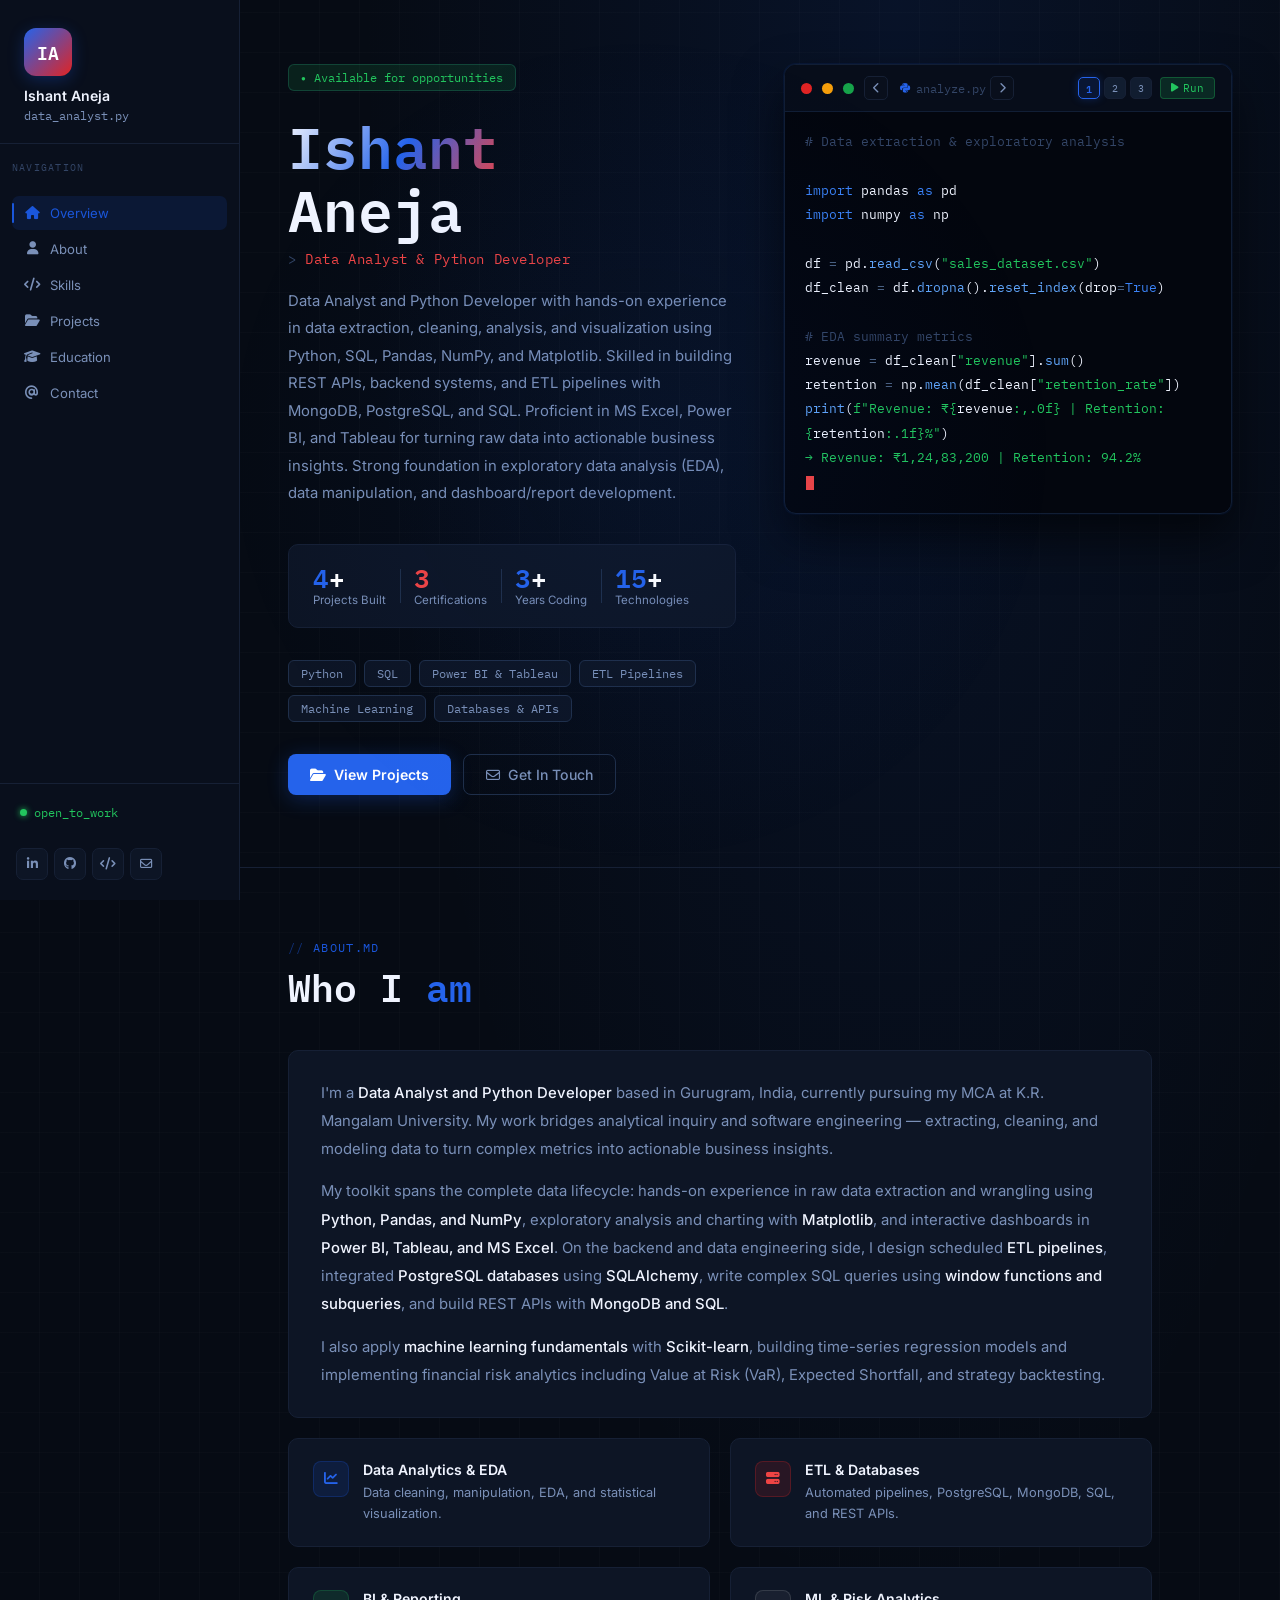
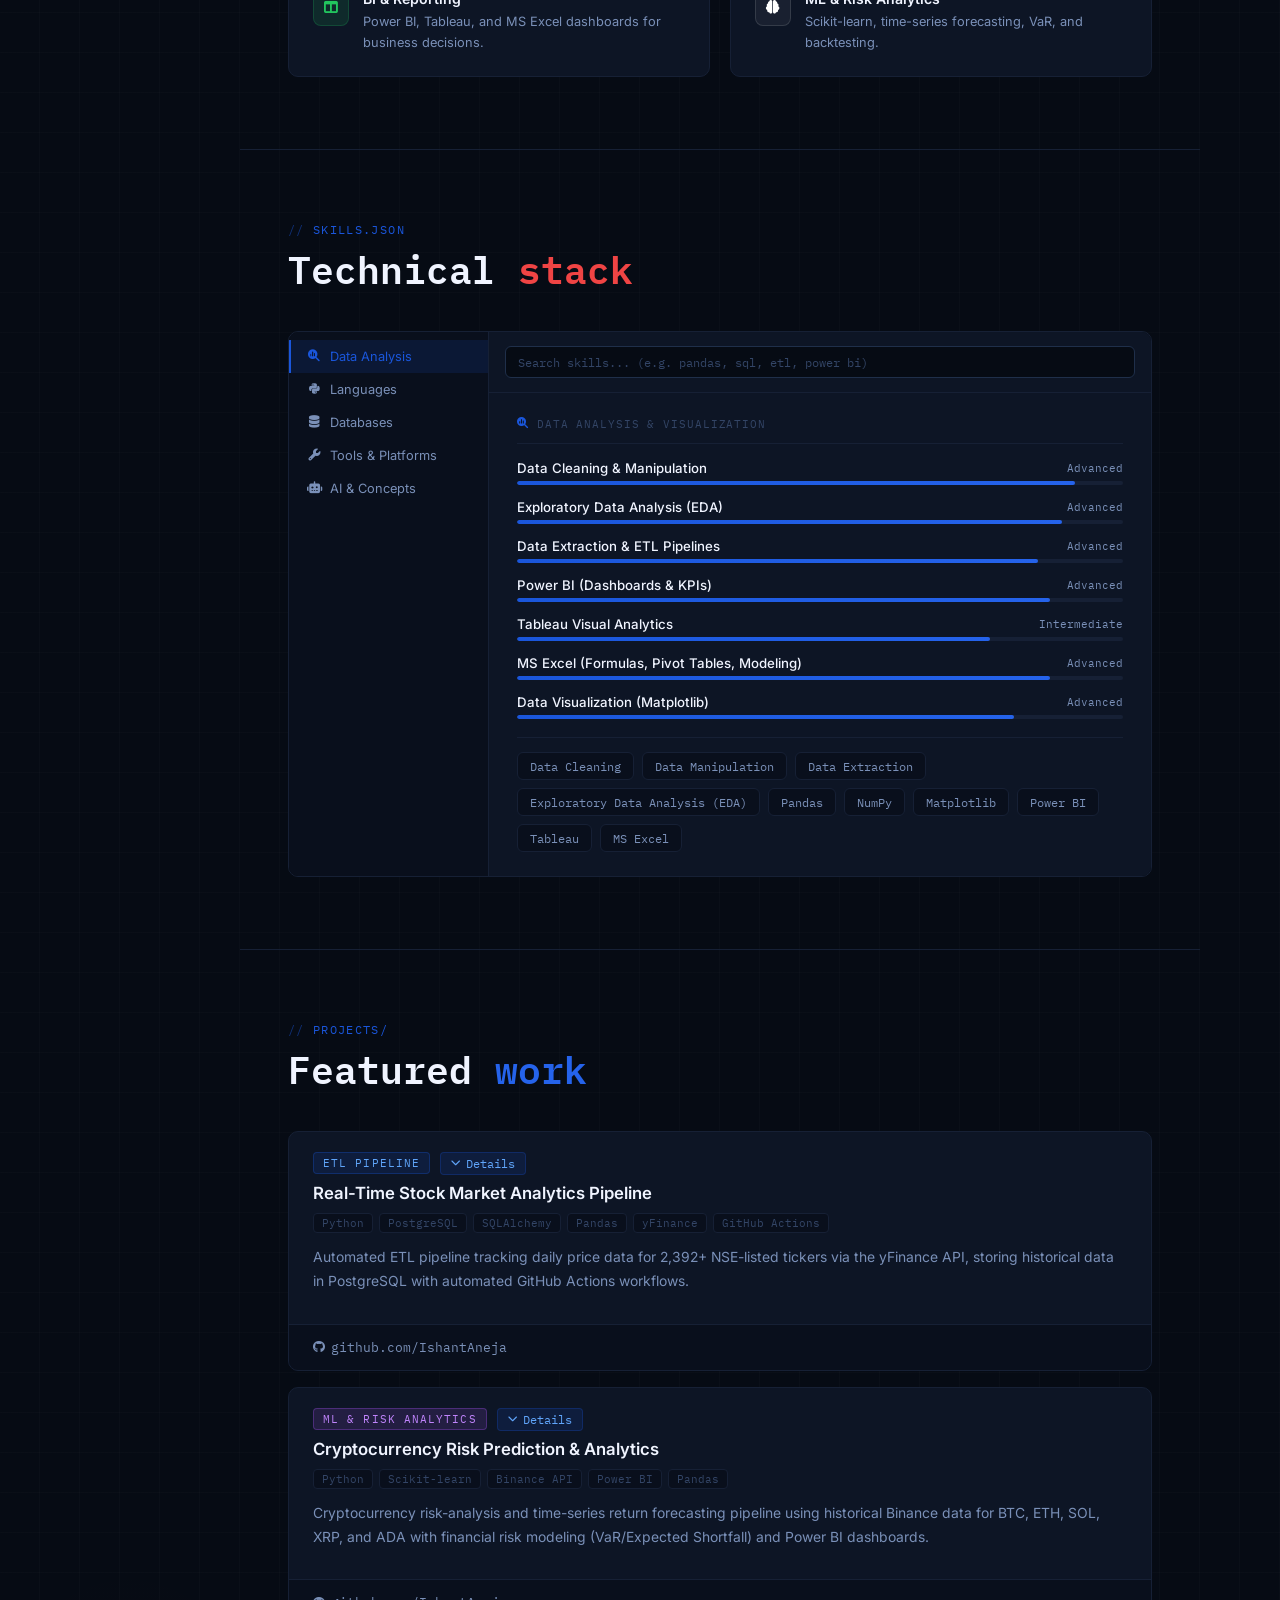
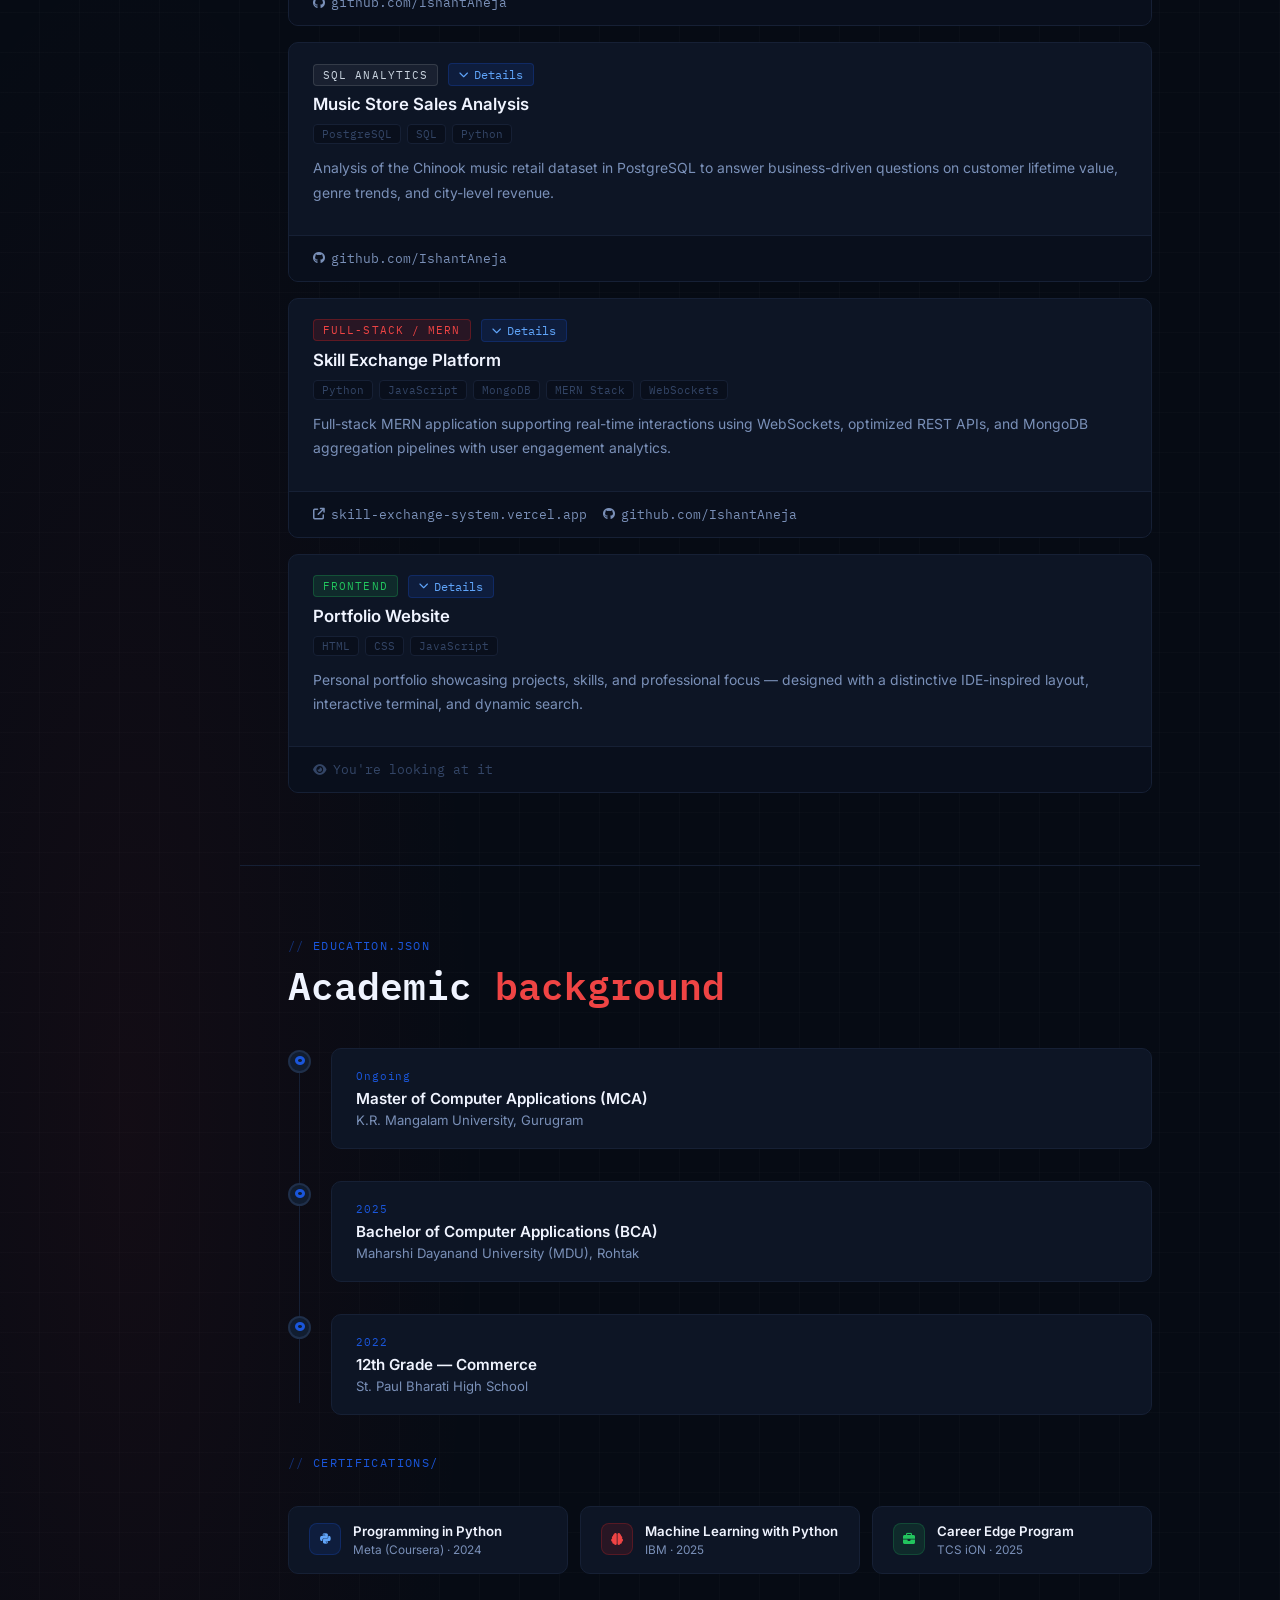
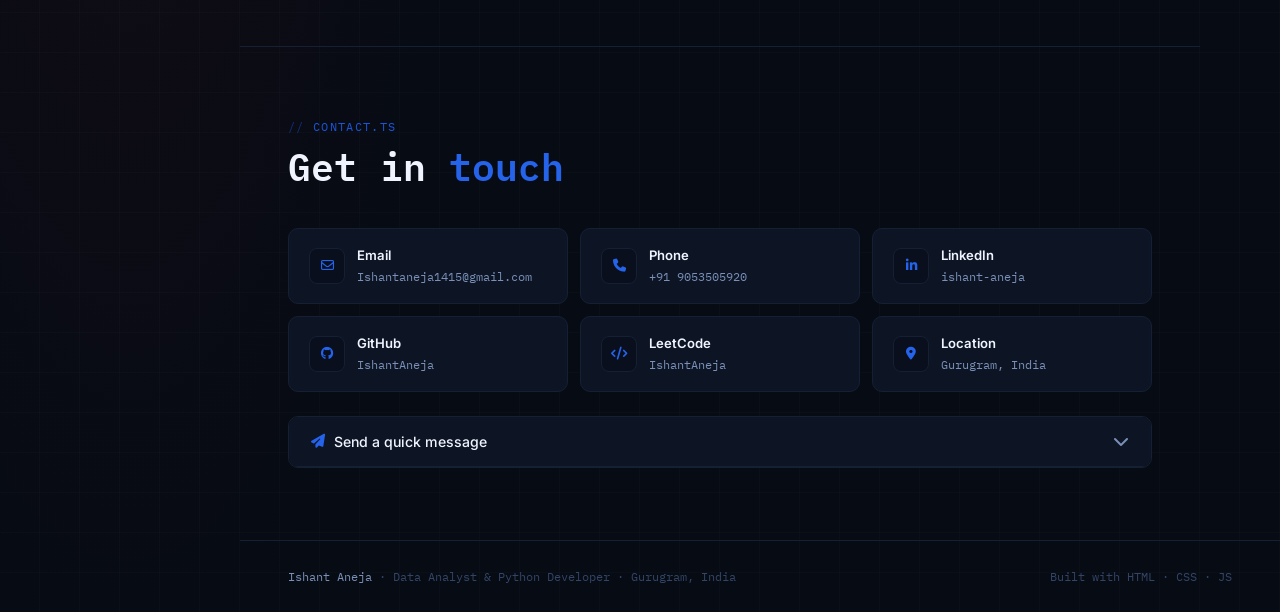
==== commit 0c4c2233: "Align portfolio with latest resume: full summary, tools skill rows, R2 markup, and location" ====
--- a/index.html
+++ b/index.html
@@ -3,7 +3,9 @@
 <head>
 <meta charset="UTF-8">
 <meta name="viewport" content="width=device-width, initial-scale=1.0">
-<title>Ishant Aneja — Data Analyst & Python Developer</title>
+<meta name="description" content="Ishant Aneja — Data Analyst &amp; Python Developer. Hands-on experience in data extraction, ETL pipelines, SQL analytics, Machine Learning, Power BI dashboards, and Python development.">
+<meta name="author" content="Ishant Aneja">
+<title>Ishant Aneja — Data Analyst &amp; Python Developer</title>
 <link rel="preconnect" href="https://fonts.googleapis.com">
 <link rel="preconnect" href="https://fonts.gstatic.com" crossorigin>
 <link href="https://fonts.googleapis.com/css2?family=IBM+Plex+Mono:wght@300;400;500;600&family=Inter:wght@300;400;500;600;700&display=swap" rel="stylesheet">
@@ -1187,7 +1189,7 @@
           Data Analyst and Python Developer with hands-on experience in data extraction, cleaning, analysis,
           and visualization using Python, SQL, Pandas, NumPy, and Matplotlib. Skilled in building REST APIs,
           backend systems, and ETL pipelines with MongoDB, PostgreSQL, and SQL. Proficient in MS Excel, Power BI,
-          and Tableau for turning raw data into actionable business insights.
+          and Tableau for turning raw data into actionable business insights. Strong foundation in exploratory data analysis (EDA), data manipulation, and dashboard/report development.
         </p>
         <div class="hero-stats-row">
           <div class="hero-stat">
@@ -1445,7 +1447,29 @@
 
         <div class="skill-panel" id="panel-tools">
           <div class="skill-panel-header"><i class="fa-solid fa-wrench"></i> Tools &amp; Platforms</div>
-          <div class="skill-pills-grid">
+          <div class="skill-rows">
+            <div class="skill-row">
+              <div class="skill-row-top"><span class="skill-name">Git &amp; GitHub (Version Control)</span><span class="skill-level">Advanced</span></div>
+              <div class="skill-bar"><div class="skill-fill fill-amber" data-w="90"></div></div>
+            </div>
+            <div class="skill-row">
+              <div class="skill-row-top"><span class="skill-name">GitHub Actions (CI/CD &amp; ETL Automation)</span><span class="skill-level">Advanced</span></div>
+              <div class="skill-bar"><div class="skill-fill fill-amber" data-w="86"></div></div>
+            </div>
+            <div class="skill-row">
+              <div class="skill-row-top"><span class="skill-name">SQLAlchemy (ORM &amp; Database Pipelines)</span><span class="skill-level">Intermediate</span></div>
+              <div class="skill-bar"><div class="skill-fill fill-amber" data-w="82"></div></div>
+            </div>
+            <div class="skill-row">
+              <div class="skill-row-top"><span class="skill-name">Scikit-learn (Machine Learning &amp; Modeling)</span><span class="skill-level">Intermediate</span></div>
+              <div class="skill-bar"><div class="skill-fill fill-amber" data-w="80"></div></div>
+            </div>
+            <div class="skill-row">
+              <div class="skill-row-top"><span class="skill-name">Financial &amp; Market APIs (yFinance, Binance)</span><span class="skill-level">Advanced</span></div>
+              <div class="skill-bar"><div class="skill-fill fill-amber" data-w="88"></div></div>
+            </div>
+          </div>
+          <div class="skill-pills-grid" style="margin-top: 18px; padding-top: 14px; border-top: 1px solid var(--border);">
             <span class="s-pill">Git</span>
             <span class="s-pill">GitHub</span>
             <span class="s-pill">GitHub Actions</span>
@@ -1569,7 +1593,7 @@
               <li>Developed a cryptocurrency risk-analysis pipeline using historical Binance data for BTC, ETH, SOL, XRP, and ADA</li>
               <li>Engineered 30+ financial and technical features including RSI, MACD, Bollinger Bands, ATR, ADX, OBV, MFI, volatility, momentum, and lag features</li>
               <li>Built a time-series regression model to predict next-day cryptocurrency returns using chronological train-validation-test splitting to prevent data leakage</li>
-              <li>Evaluated model performance using MAE, RMSE, and R², and performed actual-vs-predicted analysis</li>
+              <li>Evaluated model performance using MAE, RMSE, and R<sup>2</sup>, and performed actual-vs-predicted analysis</li>
               <li>Implemented VaR, Parametric VaR, Expected Shortfall, coverage analysis, and strategy backtesting to assess financial risk</li>
               <li>Developed four Power BI dashboards covering market overview, technical indicators, model performance, and risk analytics</li>
             </ul>
@@ -1751,7 +1775,7 @@
       </a>
       <div class="contact-item">
         <div class="c-icon"><i class="fa-solid fa-location-dot"></i></div>
-        <div><strong>Location</strong><span>Gurugram, Haryana</span></div>
+        <div><strong>Location</strong><span>Gurugram, India</span></div>
       </div>
     </div>
 
